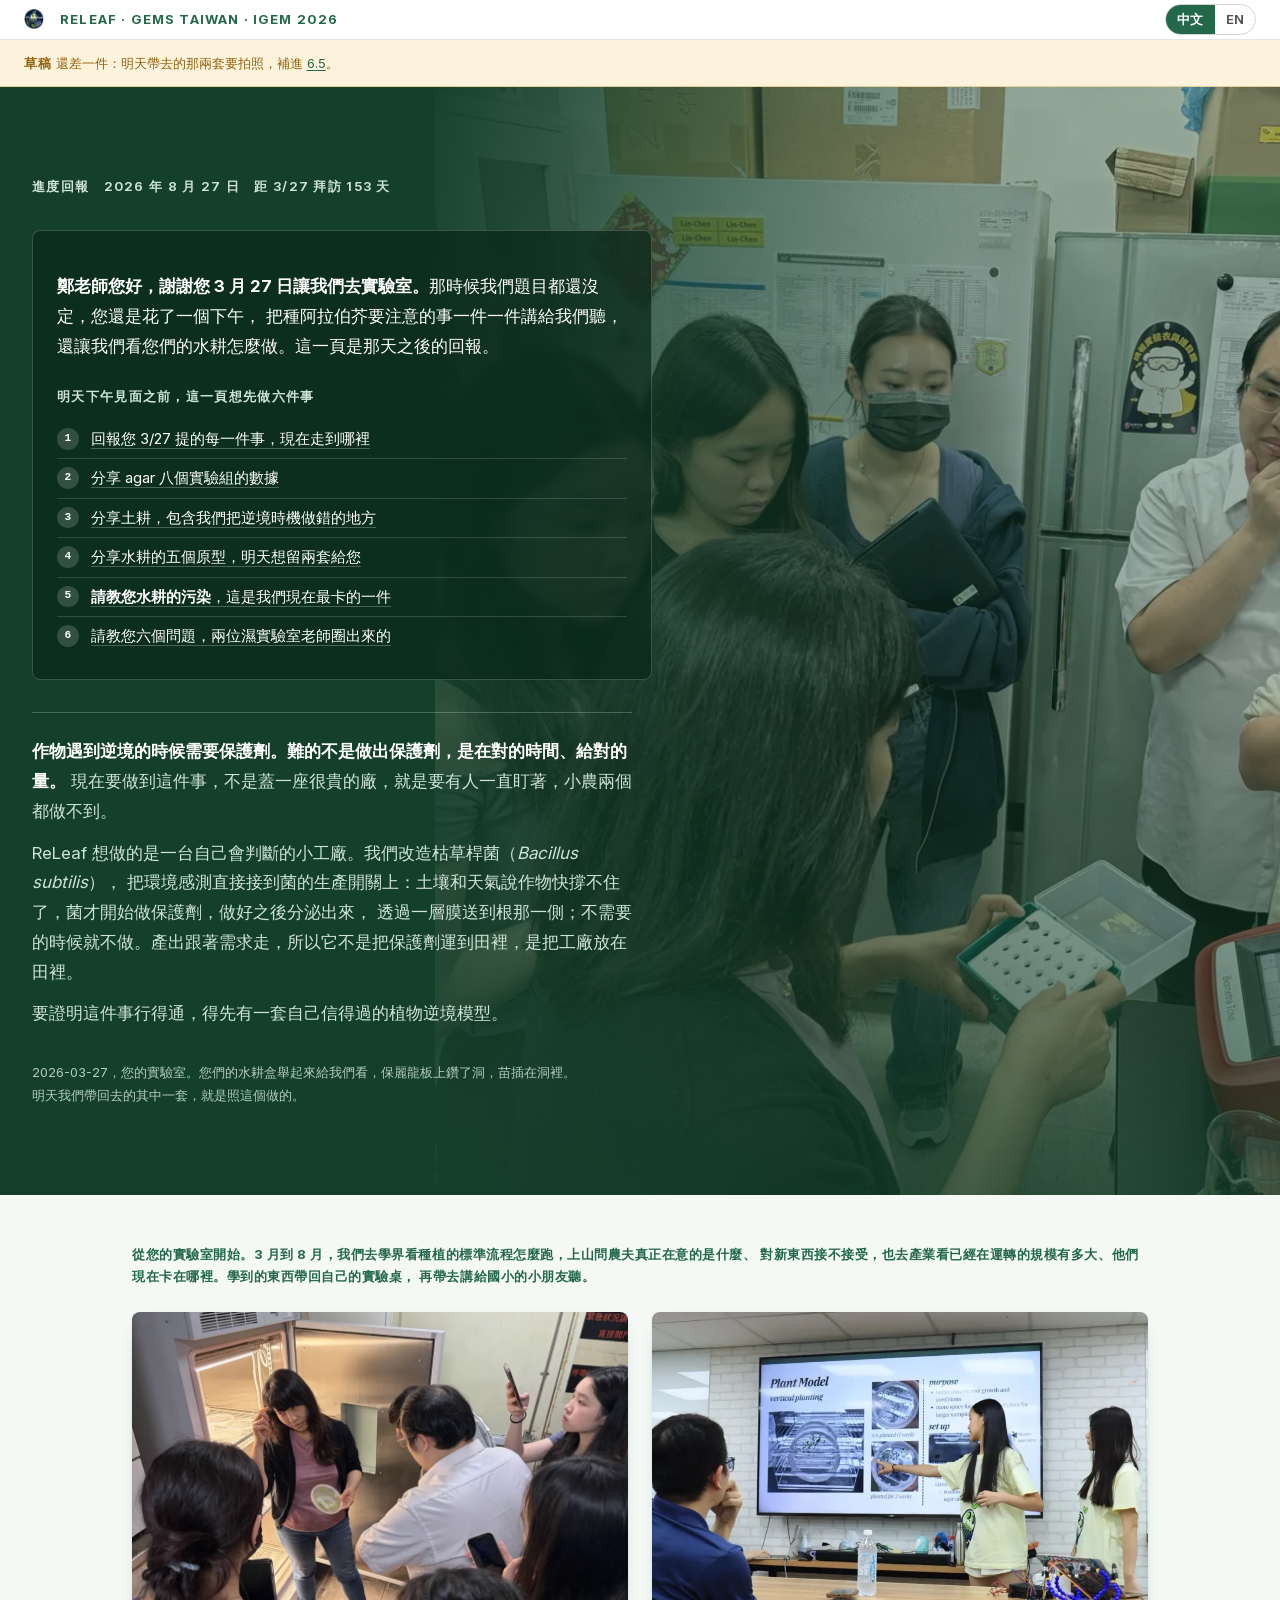
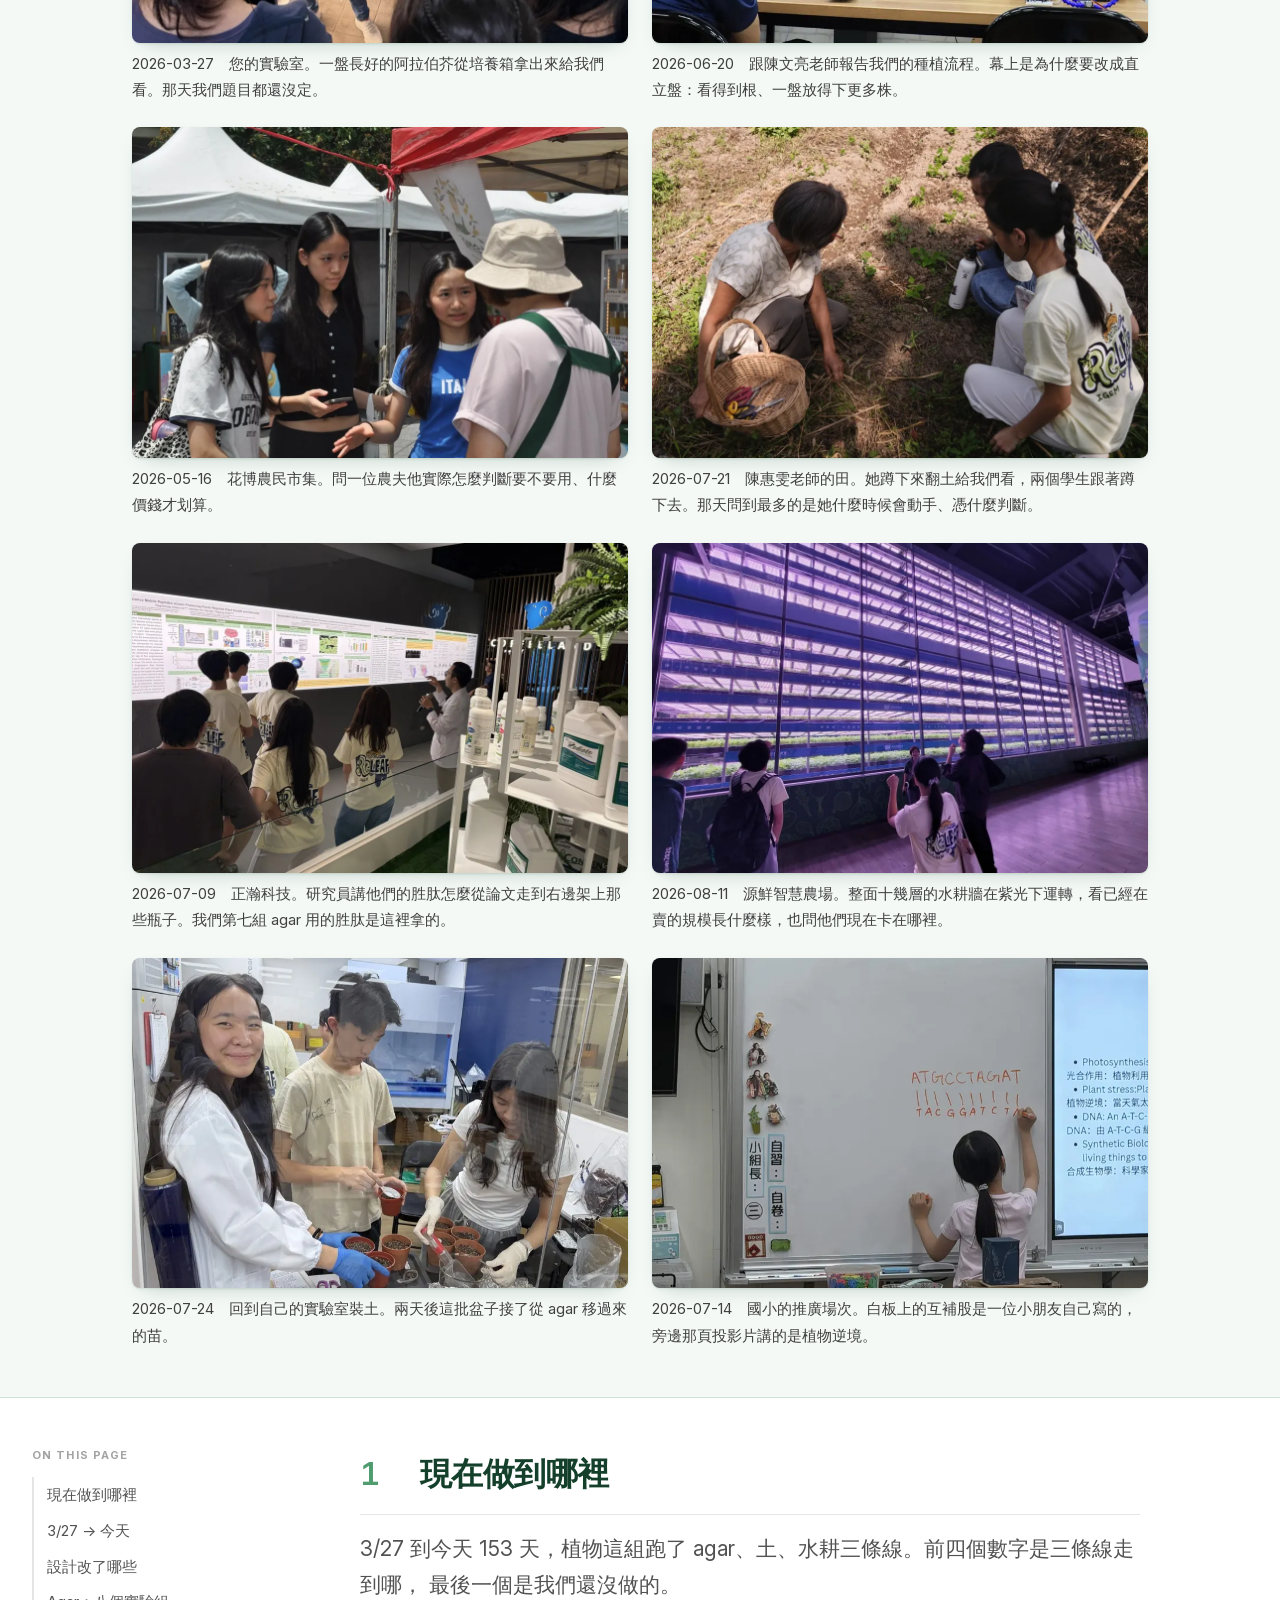
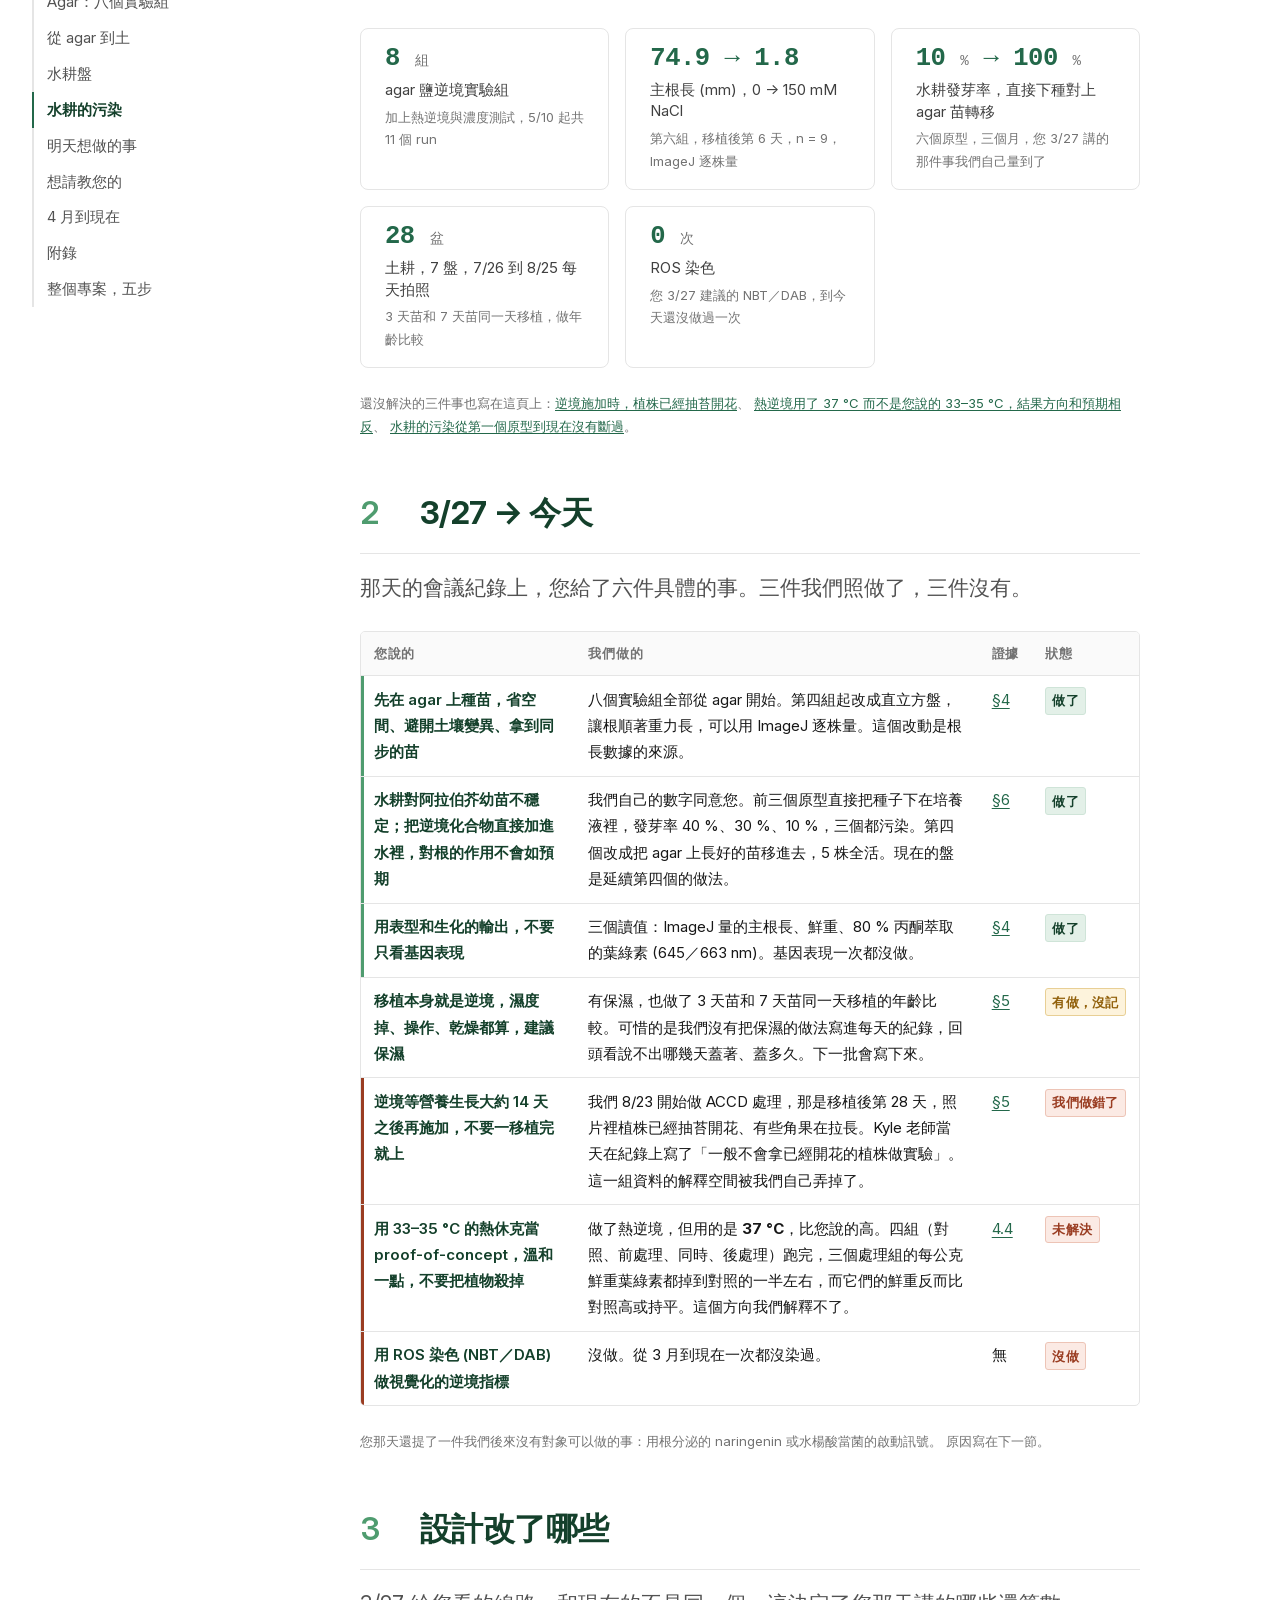
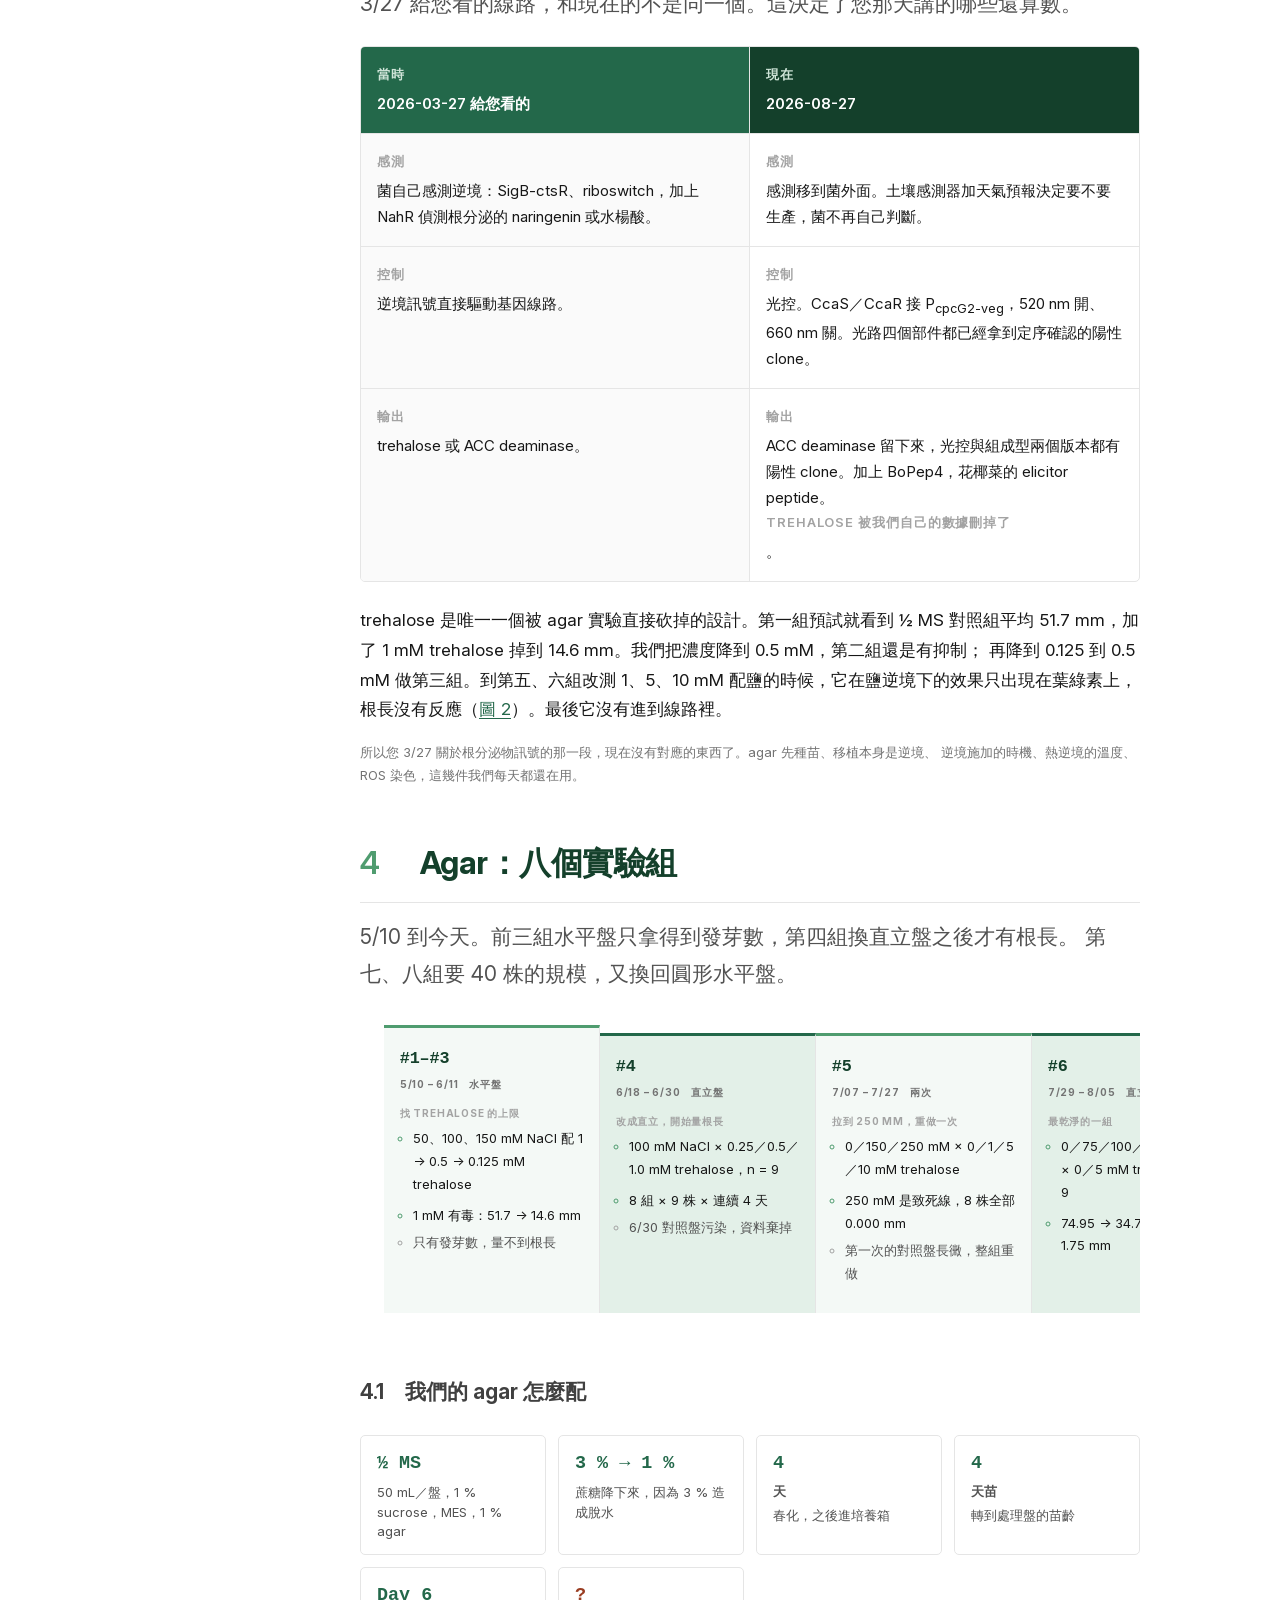
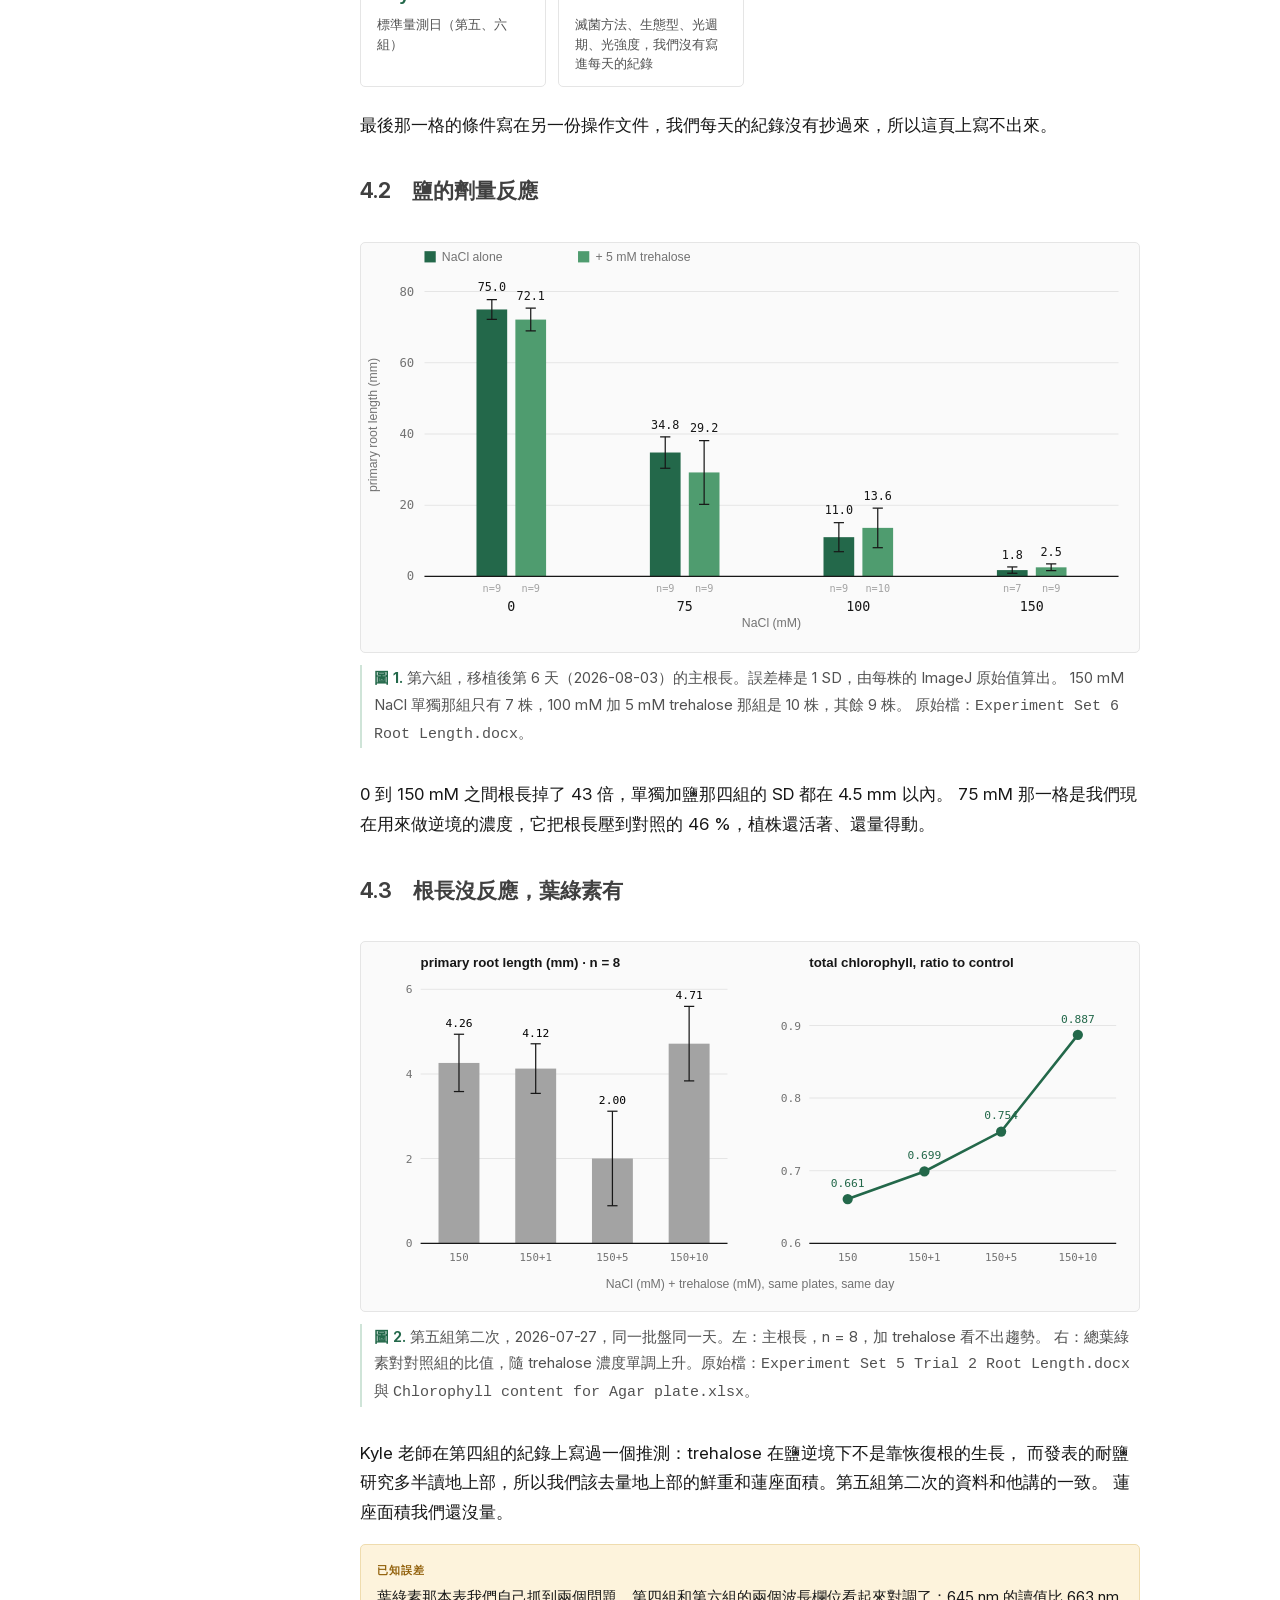
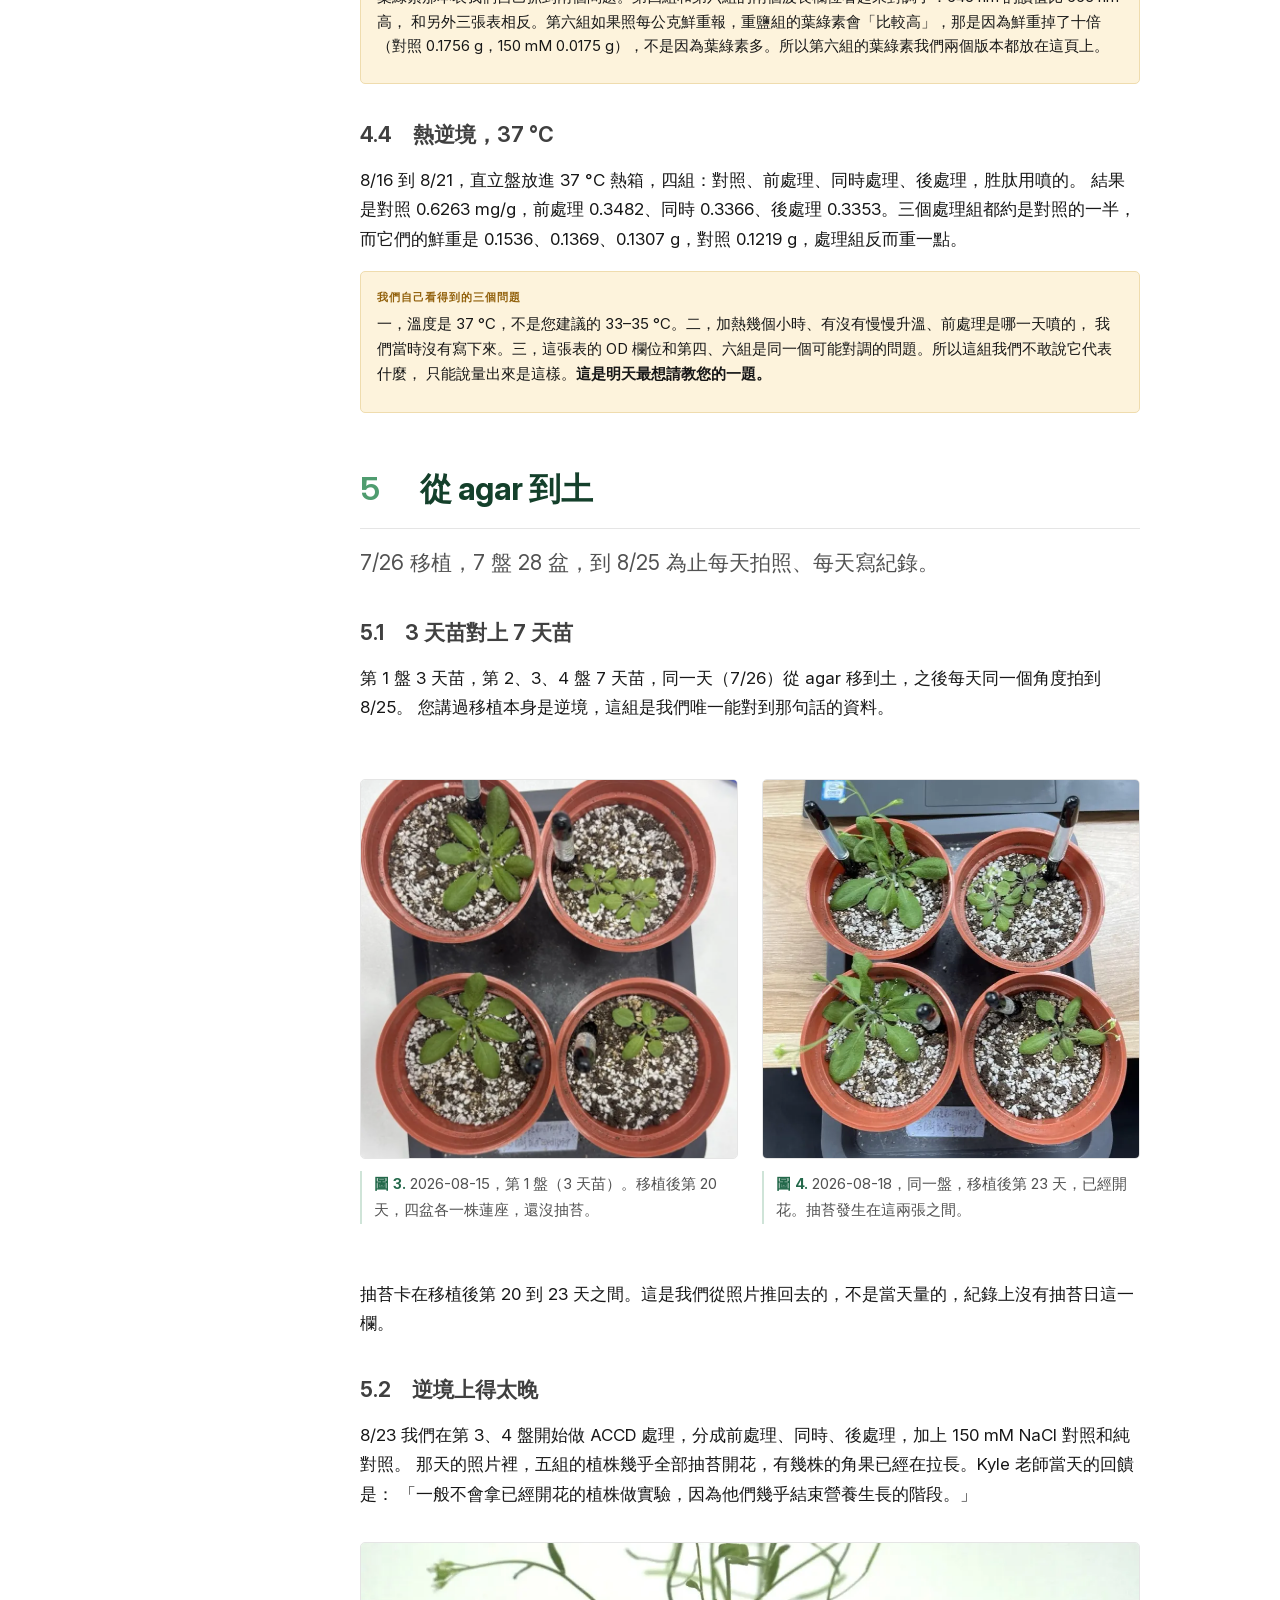
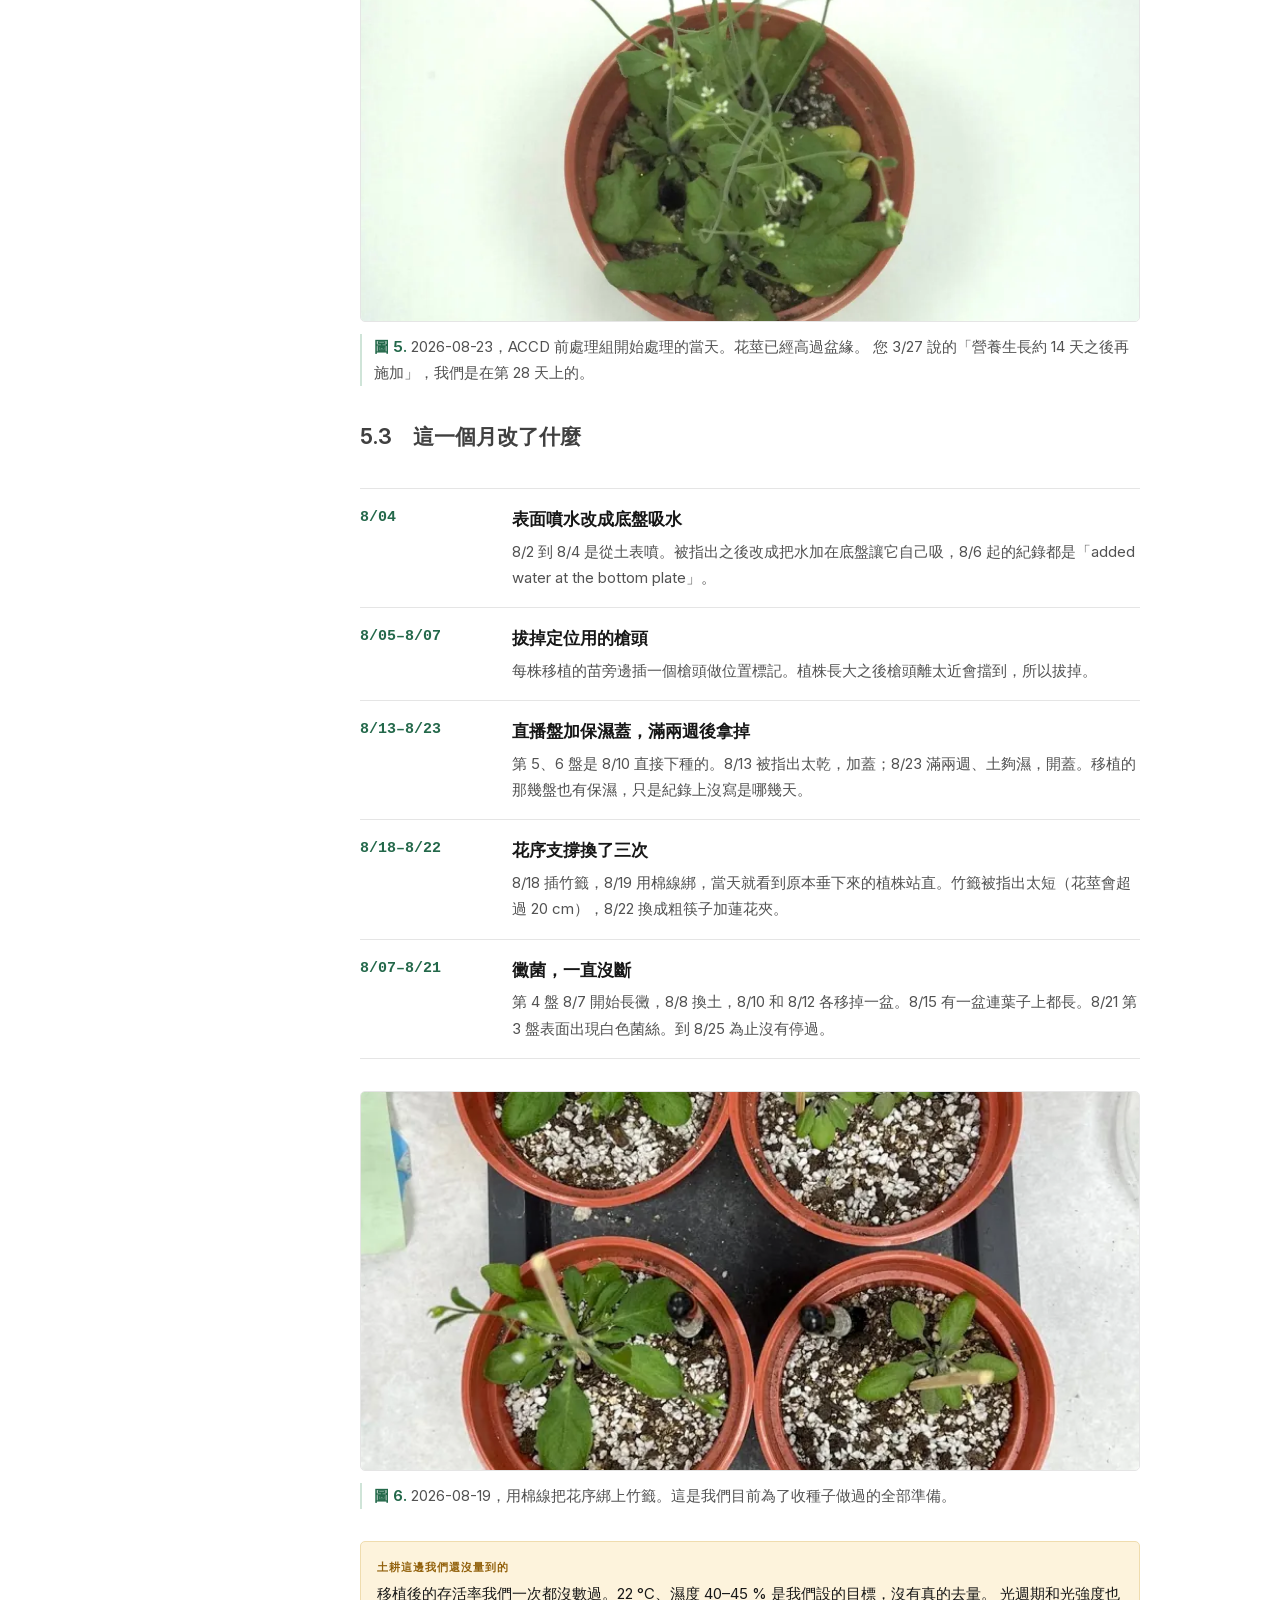
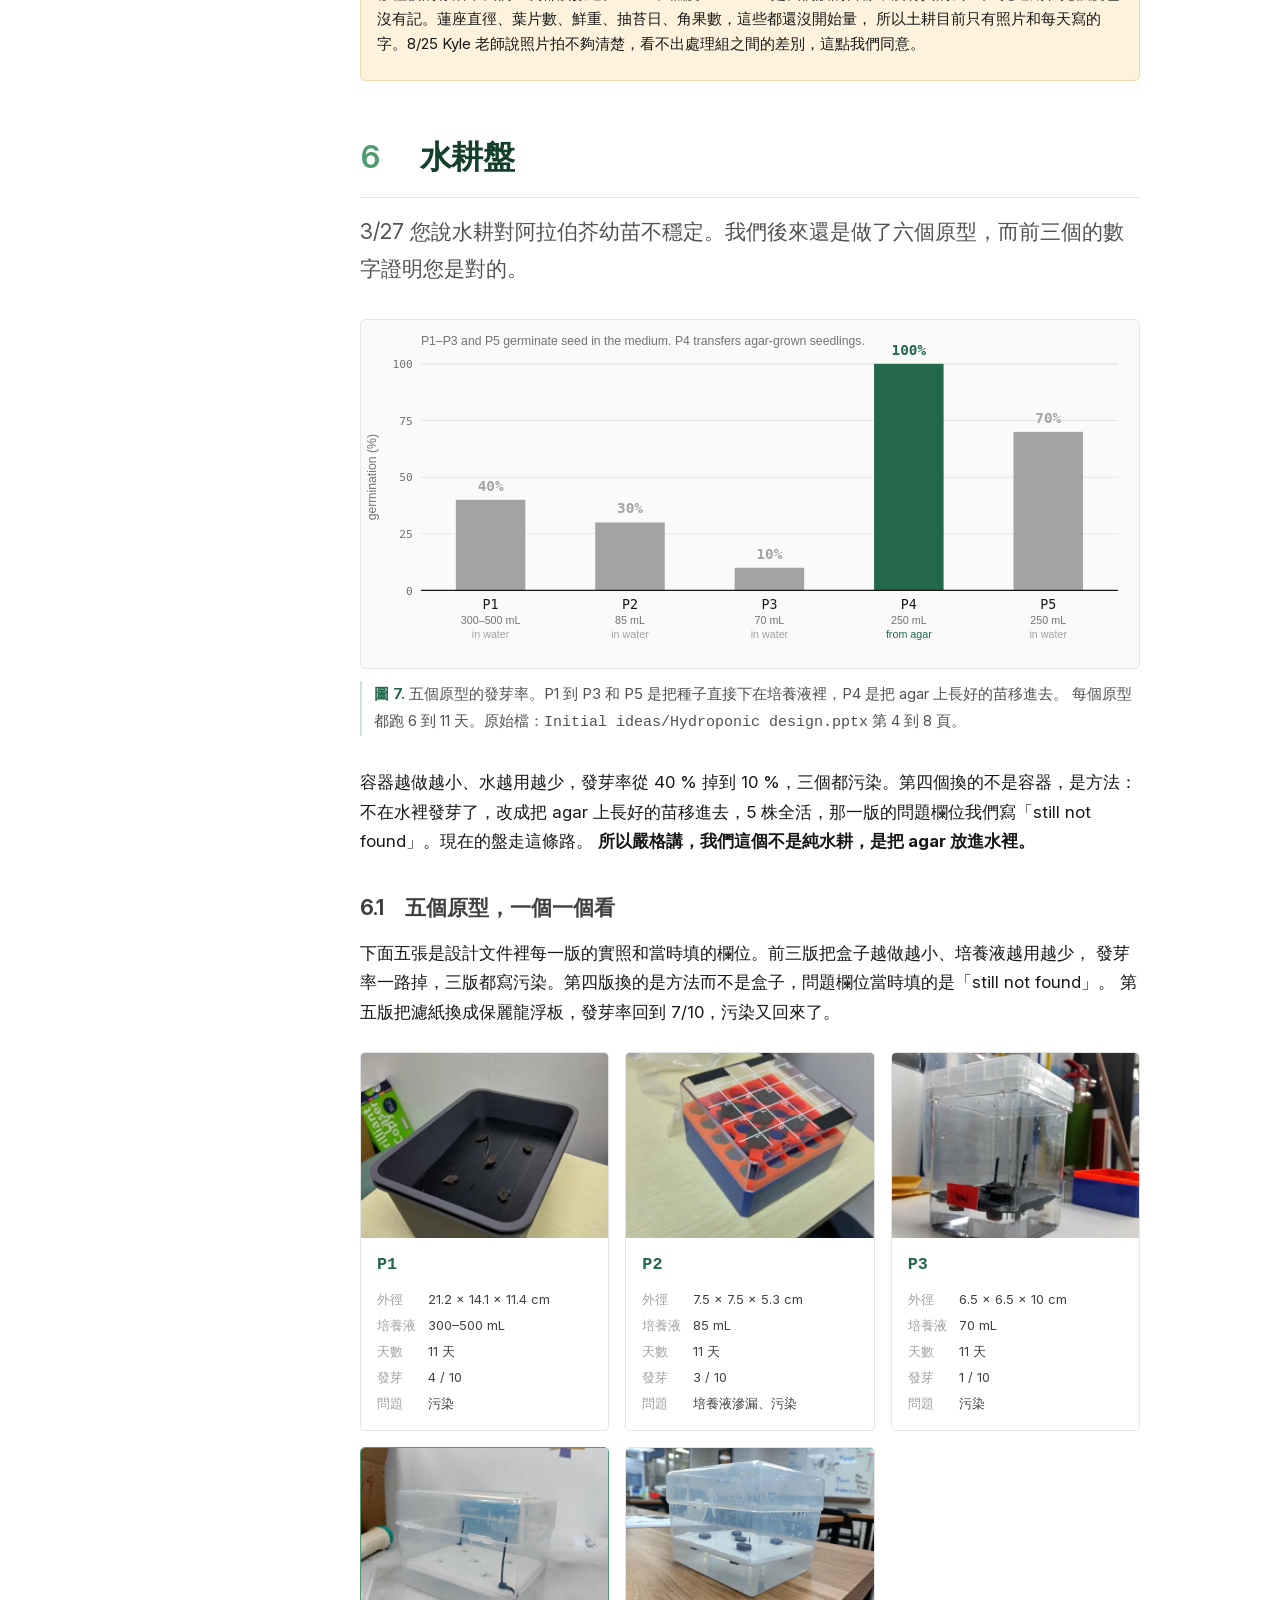
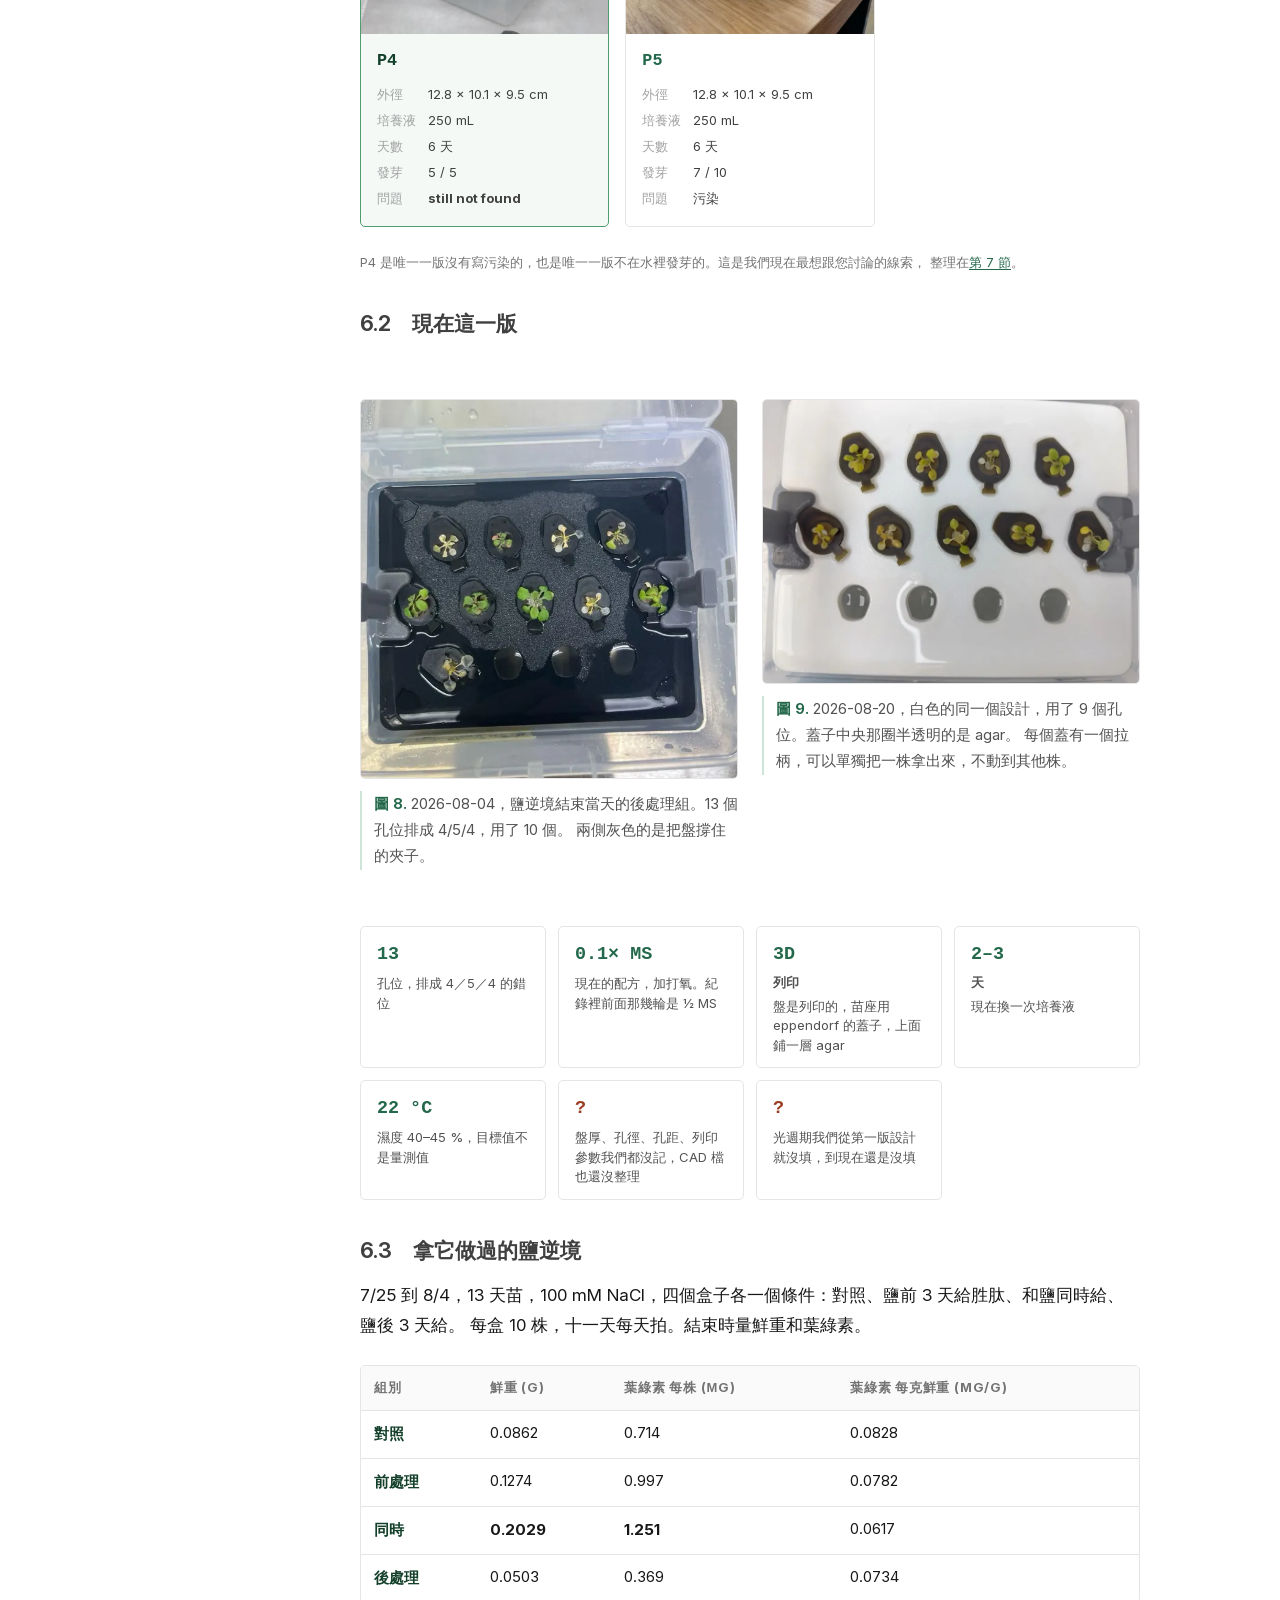
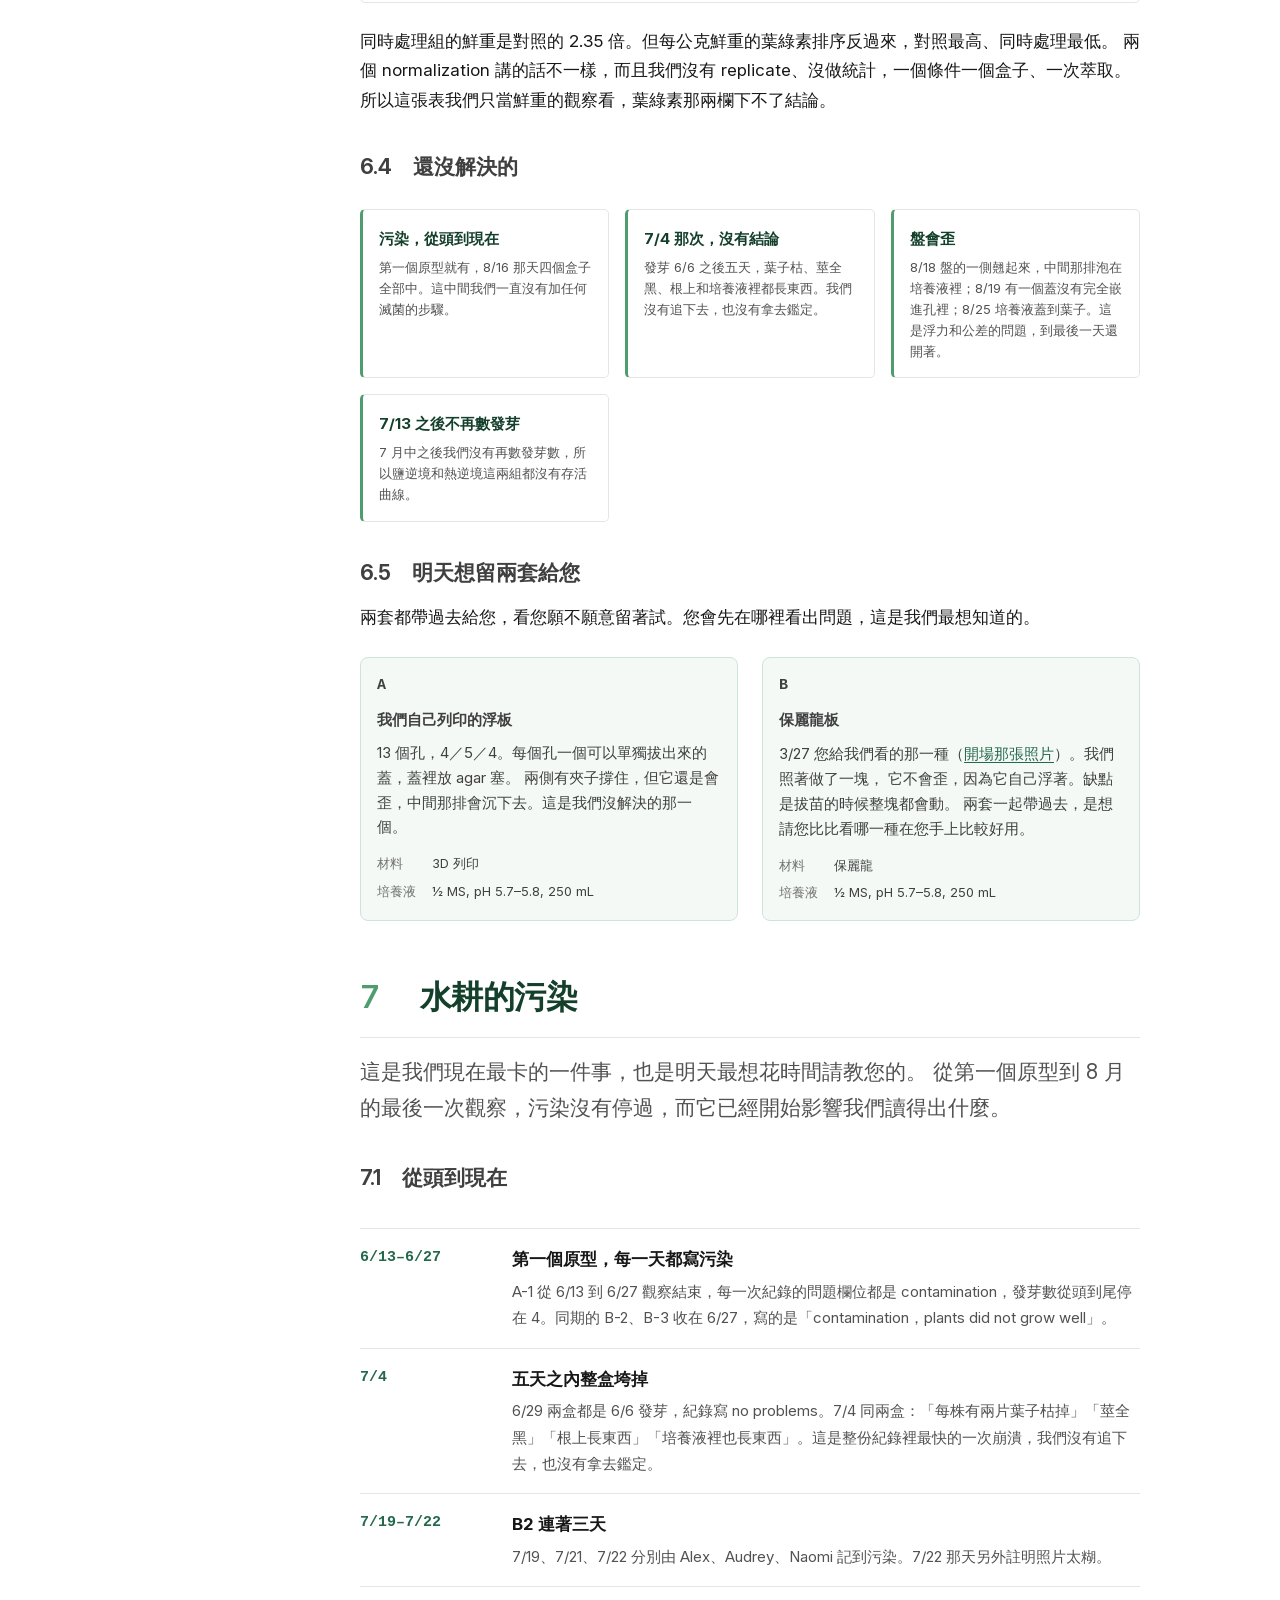
==== index.html @ 6c5ca30d "兩處「就」當語癖，拿掉 Co-Authored-By: Claude Opus 5 <noreply@anthropic.com>" ====
<!DOCTYPE html>
<html lang="zh-Hant" data-lang="zh">
<head>
<meta charset="utf-8" />
<meta name="viewport" content="width=device-width, initial-scale=1" />
<title>ReLeaf · 給鄭梅君老師的進度回報 · 2026-08-27</title>
<meta name="description" content="GEMS Taiwan ReLeaf 自 2026-03-27 拜訪鄭梅君老師後的植物實驗進度：八組 agar 鹽逆境、七盤土耕、六個水耕原型，以及 8/28 想請教的問題。" />
<link rel="icon" href="assets/img/logo.png" />
<link rel="preload" href="assets/fonts/inter-latin.woff2" as="font" type="font/woff2" crossorigin />
<link rel="preload" as="image" imagesrcset="assets/img/0327-hydro-lesson.webp" type="image/webp" fetchpriority="high" />
<link rel="stylesheet" href="assets/css/tokens.css?v=1787882920" />
<link rel="stylesheet" href="assets/css/page.css?v=1787882920" />
<link rel="stylesheet" href="assets/css/update.css?v=1787882920" />
</head>
<body>

<div class="topbar">
  <img class="topbar__mark" src="assets/img/logo.png" alt="" width="200" height="200" />
  <span class="topbar__name">ReLeaf &middot; GEMS Taiwan &middot; iGEM 2026</span>
  <span class="topbar__spacer"></span>
  <div class="langtoggle" role="group" aria-label="Language">
    <button type="button" data-lang="zh" aria-pressed="true">中文</button>
    <button type="button" data-lang="en" aria-pressed="false">EN</button>
  </div>
</div>

<p class="draft"><b>草稿</b>
  <span class="zh">還差一件：明天帶去的那兩套要拍照，補進 <a href="#handover">6.5</a>。</span>
  <span class="en">One thing left: photograph the two setups tomorrow and drop them into <a href="#handover">6.5</a>.</span>
</p>

<header class="hero2" id="top">
  <div class="hero2__img" aria-hidden="true"><picture><source srcset="assets/img/0327-hydro-lesson.webp" type="image/webp" /><img src="assets/img/0327-hydro-lesson.jpg" alt="" fetchpriority="high" width="1500" height="1125" /></picture></div>
  <div class="hero2__inner">
    <!-- the visible headline was dropped; the document still needs one h1, and
         the page is indexable now, so it stays for structure only -->
    <h1 class="visually-hidden">ReLeaf · 給鄭梅君老師的進度回報 · 2026-08-27</h1>
    <p class="hero2__eyebrow">
      <span class="zh">進度回報　2026 年 8 月 27 日　距 3/27 拜訪 153 天</span>
      <span class="en">Progress update &middot; 27 August 2026 &middot; 153 days since 27 March</span>
    </p>

    <div class="hero2__ask">
      <p class="zh"><b>鄭老師您好，謝謝您 3 月 27 日讓我們去實驗室。</b>那時候我們題目都還沒定，您還是花了一個下午，
      把種阿拉伯芥要注意的事一件一件講給我們聽，還讓我們看您們的水耕怎麼做。這一頁是那天之後的回報。</p>
      <p class="en"><b>Professor Cheng, thank you for having us in your lab on 27 March.</b> We did not even have a
      settled project then, and you still gave us an afternoon, went through what growing <i>Arabidopsis</i> actually
      takes, and shared your own hydroponic design and what you had learned from it. This page is the report back.</p>

      <p class="intent__title zh">明天下午見面之前，這一頁想先做六件事</p>
      <p class="intent__title en">Six things this page is here to do before tomorrow afternoon</p>
      <ol class="intent">
        <li><a href="#ledger"><span class="zh">回報您 3/27 提的每一件事，現在走到哪裡</span><span class="en">Report back on every item you raised on 27 March</span></a></li>
        <li><a href="#agar"><span class="zh">分享 agar 八個實驗組的數據</span><span class="en">Share the data from eight agar experiment sets</span></a></li>
        <li><a href="#soil"><span class="zh">分享土耕，包含我們把逆境時機做錯的地方</span><span class="en">Share the soil work, including where we got the stress timing wrong</span></a></li>
        <li><a href="#hydro"><span class="zh">分享水耕的五個原型，明天想留兩套給您</span><span class="en">Share the five hydroponic prototypes, and leave two setups with you</span></a></li>
        <li><a href="#contam"><span class="zh"><b>請教您水耕的污染</b>，這是我們現在最卡的一件</span><span class="en"><b>Ask you about the contamination</b>, which is what we are most stuck on</span></a></li>
        <li><a href="#questions"><span class="zh">請教您六個問題，兩位濕實驗室老師圈出來的</span><span class="en">Ask you six questions, the ones our wet-lab instructors picked</span></a></li>
      </ol>
    </div>

    <div class="hero2__why">
      <p class="zh"><b>作物遇到逆境的時候需要保護劑。難的不是做出保護劑，是在對的時間、給對的量。</b>
      現在要做到這件事，不是蓋一座很貴的廠，就是要有人一直盯著，小農兩個都做不到。</p>
      <p class="zh">ReLeaf 想做的是一台自己會判斷的小工廠。我們改造枯草桿菌（<i>Bacillus subtilis</i>），
      把環境感測直接接到菌的生產開關上：土壤和天氣說作物快撐不住了，菌才開始做保護劑，做好之後分泌出來，
      透過一層膜送到根那一側；不需要的時候就不做。產出跟著需求走，所以它不是把保護劑運到田裡，是把工廠放在田裡。</p>
      <p class="zh">要證明這件事行得通，得先有一套自己信得過的植物逆境模型。</p>
      <p class="en"><b>A crop under stress needs a protectant. The hard part is not making one, it is getting the
      right amount out at the right moment.</b> Doing that today takes either expensive infrastructure or somebody
      watching all the time, and a smallholder has neither.</p>
      <p class="en">ReLeaf is a small factory that decides for itself. We engineer <i>Bacillus subtilis</i> and wire
      environmental sensing straight to the cell&rsquo;s production switch: when the soil and the forecast say the crop
      is about to struggle, the bacteria make the protectant and secrete it, and it crosses a membrane to the root side.
      When nothing is needed, nothing is made. Output tracks need, so this does not ship a protectant to the field, it
      puts the factory in the field.</p>
      <p class="en">To show that works we first need a plant stress model we trust.</p>
    </div>

    <p class="hero2__caption">
      <span class="zh">2026-03-27，您的實驗室。您們的水耕盒舉起來給我們看，保麗龍板上鑽了洞，苗插在洞裡。
      明天我們帶回去的其中一套，就是照這個做的。</span>
      <span class="en">27 March 2026, your lab. Your hydroponic box held up for us: a foam board with holes
      drilled in it, seedlings sitting in the holes. One of the two we are bringing back tomorrow is that box.</span>
    </p>
  </div>
</header>

<section class="spread">
  <div class="spread__inner">
    <p class="spread__kicker">
      <span class="zh">從您的實驗室開始。3 月到 8 月，我們去學界看種植的標準流程怎麼跑，上山問農夫真正在意的是什麼、
      對新東西接不接受，也去產業看已經在運轉的規模有多大、他們現在卡在哪裡。學到的東西帶回自己的實驗桌，
      再帶去講給國小的小朋友聽。</span>
      <span class="en">It started in your lab. From March to August we went to other labs to see how a standard planting
      protocol actually runs, up into the hills to ask growers what they really care about and whether they would take
      something new, and into industry to see the scale already running and what they are still stuck on. What we
      learned came back to our own bench, and then went out again to a primary-school classroom.</span>
    </p>
    <div class="spread__grid">
      <figure>
        <picture><source srcset="assets/img/sp1-0327-agar.webp" type="image/webp" /><img src="assets/img/sp1-0327-agar.jpg" alt="培養箱前面，實驗室的人舉起一盤阿拉伯芥的 agar plate，學生圍著看。" loading="lazy" decoding="async" width="1000" height="750" /></picture>
        <figcaption>
          <span class="zh">2026-03-27　您的實驗室。一盤長好的阿拉伯芥從培養箱拿出來給我們看。那天我們題目都還沒定。</span>
          <span class="en">27 March 2026 · your lab. A tray of grown <i>Arabidopsis</i> out of the chamber and held up for us. We had no settled project that day.</span>
        </figcaption>
      </figure>
      <figure>
        <picture><source srcset="assets/img/sp2-0620-plantmodel.webp" type="image/webp" /><img src="assets/img/sp2-0620-plantmodel.jpg" alt="學生指著投影幕上的 Plant Model 投影片，陳文亮老師坐著聽。" loading="lazy" decoding="async" width="1000" height="560" /></picture>
        <figcaption>
          <span class="zh">2026-06-20　跟陳文亮老師報告我們的種植流程。幕上是為什麼要改成直立盤：看得到根、一盤放得下更多株。</span>
          <span class="en">20 June 2026 · presenting our planting protocol to Prof. Chen. On screen is why we moved to vertical plates: you can see the roots, and one plate holds more.</span>
        </figcaption>
      </figure>
      <figure>
        <picture><source srcset="assets/img/sp3-0516-interview.webp" type="image/webp" /><img src="assets/img/sp3-0516-interview.jpg" alt="三位學生在農民市集的攤位前訪問一位戴漁夫帽的農夫，其中一位拿手機錄音。" loading="lazy" decoding="async" width="1000" height="664" /></picture>
        <figcaption>
          <span class="zh">2026-05-16　花博農民市集。問一位農夫他實際怎麼判斷要不要用、什麼價錢才划算。</span>
          <span class="en">16 May 2026 · the Hualbo farmers' market, asking a grower how he actually decides whether to use something, and at what price it is worth it.</span>
        </figcaption>
      </figure>
      <figure>
        <picture><source srcset="assets/img/sp4-0721-soil.webp" type="image/webp" /><img src="assets/img/sp4-0721-soil.jpg" alt="陳惠雯老師蹲在田裡，旁邊放著裝了剪刀的竹籃，兩位穿 ReLeaf 上衣的學生也蹲著看土裡的苗。" loading="lazy" decoding="async" width="1000" height="666" /></picture>
        <figcaption>
          <span class="zh">2026-07-21　陳惠雯老師的田。她蹲下來翻土給我們看，兩個學生跟著蹲下去。那天問到最多的是她什麼時候會動手、憑什麼判斷。</span>
          <span class="en">21 July 2026 · Chen Hui-wen's field. She crouched to turn the soil over for us and two students crouched with her. Most of that afternoon was about when she acts, and what she reads to decide.</span>
        </figcaption>
      </figure>
      <figure>
        <picture><source srcset="assets/img/sp5-0709-chbiotech.webp" type="image/webp" /><img src="assets/img/sp5-0709-chbiotech.jpg" alt="正瀚科技的研究員拿著麥克風，在一整面研究海報前向五位穿 ReLeaf 上衣的學生解說，右側架上是產品瓶。" loading="lazy" decoding="async" width="1000" height="750" /></picture>
        <figcaption>
          <span class="zh">2026-07-09　正瀚科技。研究員講他們的胜肽怎麼從論文走到右邊架上那些瓶子。我們第七組 agar 用的胜肽是這裡拿的。</span>
          <span class="en">9 July 2026 · CH Biotech. A researcher walking us from the papers on the wall to the bottles on the shelf. The peptide in our seventh agar set came from here.</span>
        </figcaption>
      </figure>
      <figure>
        <picture><source srcset="assets/img/sp6-0811-yesheath.webp" type="image/webp" /><img src="assets/img/sp6-0811-yesheath.jpg" alt="學生站在源鮮智慧農場十幾層高的水耕牆前抬頭看。" loading="lazy" decoding="async" width="1000" height="750" /></picture>
        <figcaption>
          <span class="zh">2026-08-11　源鮮智慧農場。整面十幾層的水耕牆在紫光下運轉，看已經在賣的規模長什麼樣，也問他們現在卡在哪裡。</span>
          <span class="en">11 August 2026 · YesHealth. A hydroponic wall more than a dozen tiers high: what the working scale looks like, and what they are still stuck on.</span>
        </figcaption>
      </figure>
      <figure>
        <picture><source srcset="assets/img/sp7-0724-potting.webp" type="image/webp" /><img src="assets/img/sp7-0724-potting.jpg" alt="三位學生戴著手套在實驗室裡把土裝進紅色小盆，其中一位轉頭對鏡頭笑。" loading="lazy" decoding="async" width="1000" height="562" /></picture>
        <figcaption>
          <span class="zh">2026-07-24　回到自己的實驗室裝土。兩天後這批盆子接了從 agar 移過來的苗。</span>
          <span class="en">24 July 2026 · back at our own bench, filling pots. Two days later these took the seedlings coming off agar.</span>
        </figcaption>
      </figure>
      <figure>
        <picture><source srcset="assets/img/sp8-0714-atcg.webp" type="image/webp" /><img src="assets/img/sp8-0714-atcg.jpg" alt="國小教室裡，一位小朋友在白板上寫出 DNA 的互補股，旁邊投影幕上是光合作用與植物逆境的中英對照。" loading="lazy" decoding="async" width="1000" height="562" /></picture>
        <figcaption>
          <span class="zh">2026-07-14　國小的推廣場次。白板上的互補股是一位小朋友自己寫的，旁邊那頁投影片講的是植物逆境。</span>
          <span class="en">14 July 2026 · a primary-school session. A pupil wrote the complementary strand herself; the slide beside her is about plant stress.</span>
        </figcaption>
      </figure>
    </div>
  </div>
</section>

<div class="pagewrap">
  <details class="toc" open>
    <summary>Contents</summary>
    <div class="toc__inner"><p class="toc__title">On this page</p><ul class="toc__list"></ul></div>
  </details>

  <main class="pagebody">

  <!-- ══════════════════════════════════════════════════ 1  FIVE NUMBERS ═══ -->
  <section class="sec" id="summary">
    <h2><span class="sec__no">1</span><span class="zh">現在做到哪裡</span><span class="en">Where we are</span></h2>

    <p class="lede">
      <span class="zh">3/27 到今天 153 天，植物這組跑了 agar、土、水耕三條線。前四個數字是三條線走到哪，
      最後一個是我們還沒做的。</span>
      <span class="en">153 days since 27 March, with three lines running in parallel: agar, soil and hydroponics.
      Four of these numbers say where a line got to. The last one is something we have not done.</span>
    </p>

    <div class="stats">
      <a class="stat" href="#agar">
        <span class="stat__n">8 <small>組</small></span>
        <span class="stat__l zh">agar 鹽逆境實驗組</span>
        <span class="stat__l en">Agar salinity experiment sets</span>
        <span class="stat__m zh">加上熱逆境與濃度測試，5/10 起共 11 個 run</span>
        <span class="stat__m en">Eleven runs since 10 May, counting heat and the concentration bracket</span>
      </a>
      <a class="stat" href="#dose">
        <span class="stat__n">74.9 → 1.8</span>
        <span class="stat__l zh">主根長 (mm)，0 → 150 mM NaCl</span>
        <span class="stat__l en">Primary root length (mm), 0 to 150 mM NaCl</span>
        <span class="stat__m zh">第六組，移植後第 6 天，n = 9，ImageJ 逐株量</span>
        <span class="stat__m en">Set 6, day 6 after transfer, n = 9, traced in ImageJ</span>
      </a>
      <a class="stat" href="#hydro">
        <span class="stat__n">10 <small>%</small> → 100 <small>%</small></span>
        <span class="stat__l zh">水耕發芽率，直接下種對上 agar 苗轉移</span>
        <span class="stat__l en">Hydroponic germination, seed in water against agar seedlings moved in</span>
        <span class="stat__m zh">六個原型，三個月，您 3/27 講的那件事我們自己量到了</span>
        <span class="stat__m en">Six prototypes in three months. We measured the thing you told us</span>
      </a>
      <a class="stat" href="#soil">
        <span class="stat__n">28 <small>盆</small></span>
        <span class="stat__l zh">土耕，7 盤，7/26 到 8/25 每天拍照</span>
        <span class="stat__l en">Soil pots across seven trays, photographed daily from 26 July to 25 August</span>
        <span class="stat__m zh">3 天苗和 7 天苗同一天移植，做年齡比較</span>
        <span class="stat__m en">Three-day and seven-day seedlings transferred the same day</span>
      </a>
      <a class="stat" href="#ledger">
        <span class="stat__n">0 <small>次</small></span>
        <span class="stat__l zh">ROS 染色</span>
        <span class="stat__l en">ROS stainings</span>
        <span class="stat__m zh">您 3/27 建議的 NBT／DAB，到今天還沒做過一次</span>
        <span class="stat__m en">The NBT / DAB you suggested on 27 March, not once to date</span>
      </a>
    </div>

    <p class="note">
      <span class="zh">還沒解決的三件事也寫在這頁上：<a href="#soil">逆境施加時，植株已經抽苔開花</a>、
      <a href="#heat">熱逆境用了 37 °C 而不是您說的 33–35 °C，結果方向和預期相反</a>、
      <a href="#hydro">水耕的污染從第一個原型到現在沒有斷過</a>。</span>
      <span class="en">Three unsolved items are on this page too: <a href="#soil">the plants had already bolted when
      the treatment went on</a>, <a href="#heat">the heat run used 37 °C instead of the 33 to 35 °C you suggested and
      came out the wrong way round</a>, and <a href="#hydro">hydroponic contamination has not stopped since the first
      prototype</a>.</span>
    </p>
  </section>

  <!-- ══════════════════════════════════════════════════════ 2  LEDGER ═════ -->
  <section class="sec" id="ledger">
    <h2><span class="sec__no">2</span><span class="zh">3/27 → 今天</span><span class="en">27 March &rarr; today</span></h2>

    <p class="lede">
      <span class="zh">那天的會議紀錄上，您給了六件具體的事。三件我們照做了，三件沒有。</span>
      <span class="en">Our notes from that day carry six concrete things you told us. We did three of them.</span>
    </p>

    <div class="tablewrap">
      <table class="t">
        <thead>
          <tr>
            <th><span class="zh">您說的</span><span class="en">What you said</span></th>
            <th><span class="zh">我們做的</span><span class="en">What we did</span></th>
            <th><span class="zh">證據</span><span class="en">Evidence</span></th>
            <th><span class="zh">狀態</span><span class="en">Status</span></th>
          </tr>
        </thead>
        <tbody>
          <tr class="is-closed">
            <td class="q"><span class="zh">先在 agar 上種苗，省空間、避開土壤變異、拿到同步的苗</span><span class="en">Germinate on agar first: it saves space, avoids soil variability and gives synchronised seedlings</span></td>
            <td><span class="zh">八個實驗組全部從 agar 開始。第四組起改成直立方盤，讓根順著重力長，可以用 ImageJ 逐株量。這個改動是根長數據的來源。</span><span class="en">All eight sets start on agar. From set 4 we switched to vertical square plates so roots track gravity and each one can be traced in ImageJ. That change is where the root-length data comes from.</span></td>
            <td><a href="#agar">§4</a></td>
            <td><span class="chip chip--done"><span class="zh">做了</span><span class="en">Done</span></span></td>
          </tr>
          <tr class="is-closed">
            <td class="q"><span class="zh">水耕對阿拉伯芥幼苗不穩定；把逆境化合物直接加進水裡，對根的作用不會如預期</span><span class="en">Hydroponics is unstable for <i>Arabidopsis</i> seedlings, and stress chemicals added straight to the water do not reach roots the way you expect</span></td>
            <td><span class="zh">我們自己的數字同意您。前三個原型直接把種子下在培養液裡，發芽率 40 %、30 %、10 %，三個都污染。第四個改成把 agar 上長好的苗移進去，5 株全活。現在的盤是延續第四個的做法。</span><span class="en">Our own numbers agree with you. The first three prototypes sowed seed straight into the medium and germinated 40 %, 30 % and 10 %, all three contaminated. The fourth moved agar-grown seedlings in instead and all five lived. The current plate follows the fourth.</span></td>
            <td><a href="#hydro">§6</a></td>
            <td><span class="chip chip--done"><span class="zh">做了</span><span class="en">Done</span></span></td>
          </tr>
          <tr class="is-closed">
            <td class="q"><span class="zh">用表型和生化的輸出，不要只看基因表現</span><span class="en">Read phenotype and biochemistry, not only gene expression</span></td>
            <td><span class="zh">三個讀值：ImageJ 量的主根長、鮮重、80 % 丙酮萃取的葉綠素 (645／663 nm)。基因表現一次都沒做。</span><span class="en">Three readouts: primary root length in ImageJ, fresh weight, and total chlorophyll extracted in 80 % acetone at 645 and 663 nm. No gene expression at all.</span></td>
            <td><a href="#agar">§4</a></td>
            <td><span class="chip chip--done"><span class="zh">做了</span><span class="en">Done</span></span></td>
          </tr>
          <tr>
            <td class="q"><span class="zh">移植本身就是逆境，濕度掉、操作、乾燥都算，建議保濕</span><span class="en">The transfer is itself a stress: the humidity drop, the handling, the drying. Hold the humidity</span></td>
            <td><span class="zh">有保濕，也做了 3 天苗和 7 天苗同一天移植的年齡比較。可惜的是我們沒有把保濕的做法寫進每天的紀錄，回頭看說不出哪幾天蓋著、蓋多久。下一批會寫下來。</span><span class="en">We did hold the humidity, and we ran the age comparison, three-day against seven-day seedlings moved the same day. What we did not do was write the covering into the daily record, so looking back we cannot say which days were covered or for how long. We will write it down for the next batch.</span></td>
            <td><a href="#soil">§5</a></td>
            <td><span class="chip chip--wip"><span class="zh">有做，沒記</span><span class="en">Done, not logged</span></span></td>
          </tr>
          <tr class="is-open">
            <td class="q"><span class="zh">逆境等營養生長大約 14 天之後再施加，不要一移植完就上</span><span class="en">Apply stress after about fourteen days of vegetative growth, not straight after the transfer</span></td>
            <td><span class="zh">我們 8/23 開始做 ACCD 處理，那是移植後第 28 天，照片裡植株已經抽苔開花、有些角果在拉長。Kyle 老師當天在紀錄上寫了「一般不會拿已經開花的植株做實驗」。這一組資料的解釋空間被我們自己弄掉了。</span><span class="en">We started the ACCD treatment on 23 August, day 28 after transfer. The photographs from that day show plants already bolted and flowering, some with siliques elongating. Kyle wrote it into the log the same day: you do not normally run experiments on plants that have already flowered. We took away our own ability to interpret that set.</span></td>
            <td><a href="#soil">§5</a></td>
            <td><span class="chip chip--open"><span class="zh">我們做錯了</span><span class="en">We got this wrong</span></span></td>
          </tr>
          <tr class="is-open">
            <td class="q"><span class="zh">用 33–35 °C 的熱休克當 proof-of-concept，溫和一點，不要把植物殺掉</span><span class="en">Use a 33 to 35 °C heat shock as the proof of concept, moderate enough not to kill them</span></td>
            <td><span class="zh">做了熱逆境，但用的是 <b>37 °C</b>，比您說的高。四組（對照、前處理、同時、後處理）跑完，三個處理組的每公克鮮重葉綠素都掉到對照的一半左右，而它們的鮮重反而比對照高或持平。這個方向我們解釋不了。</span><span class="en">We ran heat, at <b>37 °C</b>, above what you suggested. Across four groups (control, pre-, co- and post-treatment) all three treated groups came out at roughly half the control&rsquo;s chlorophyll per gram fresh weight, while their fresh weights were equal or higher. We cannot explain that direction.</span></td>
            <td><a href="#heat">4.4</a></td>
            <td><span class="chip chip--open"><span class="zh">未解決</span><span class="en">Unresolved</span></span></td>
          </tr>
          <tr class="is-open">
            <td class="q"><span class="zh">用 ROS 染色 (NBT／DAB) 做視覺化的逆境指標</span><span class="en">Use ROS staining, NBT or DAB, for a visible stress readout</span></td>
            <td><span class="zh">沒做。從 3 月到現在一次都沒染過。</span><span class="en">Not done. We have not run a single stain since March.</span></td>
            <td><span class="zh">無</span><span class="en">none</span></td>
            <td><span class="chip chip--open"><span class="zh">沒做</span><span class="en">Not done</span></span></td>
          </tr>
        </tbody>
      </table>
    </div>

    <p class="note">
      <span class="zh">您那天還提了一件我們後來沒有對象可以做的事：用根分泌的 naringenin 或水楊酸當菌的啟動訊號。
      原因寫在下一節。</span>
      <span class="en">One more thing you raised that no longer has anything to attach to: using naringenin or salicylic
      acid from root exudate as the trigger for the bacteria. Why is in the next section.</span>
    </p>
  </section>

  <!-- ═══════════════════════════════════════════════════ 3  WHAT CHANGED ══ -->
  <section class="sec" id="changed">
    <h2><span class="sec__no">3</span><span class="zh">設計改了哪些</span><span class="en">What we changed in the design</span></h2>

    <p class="lede">
      <span class="zh">3/27 給您看的線路，和現在的不是同一個。這決定了您那天講的哪些還算數。</span>
      <span class="en">The circuit we put in front of you on 27 March is not the circuit we have now. That decides which parts of
      that afternoon still apply.</span>
    </p>

    <div class="cmp">
      <div class="cmp__row cmp__row--head">
        <div><b><span class="zh">當時</span><span class="en">Then</span></b><span class="zh">2026-03-27 給您看的</span><span class="en">What you saw on 27 March</span></div>
        <div><b><span class="zh">現在</span><span class="en">Now</span></b><span class="zh">2026-08-27</span><span class="en">27 August 2026</span></div>
      </div>
      <div class="cmp__row">
        <div><b><span class="zh">感測</span><span class="en">Sensing</span></b>
          <span class="zh">菌自己感測逆境：SigB-ctsR、riboswitch，加上 NahR 偵測根分泌的 naringenin 或水楊酸。</span>
          <span class="en">The cell senses stress itself: SigB-ctsR, riboswitches, plus NahR reading naringenin or salicylic acid from root exudate.</span></div>
        <div><b><span class="zh">感測</span><span class="en">Sensing</span></b>
          <span class="zh">感測移到菌外面。土壤感測器加天氣預報決定要不要生產，菌不再自己判斷。</span>
          <span class="en">Sensing moved off the cell. A soil sensor and a weather forecast decide whether to produce; the cell no longer judges anything.</span></div>
      </div>
      <div class="cmp__row">
        <div><b><span class="zh">控制</span><span class="en">Control</span></b>
          <span class="zh">逆境訊號直接驅動基因線路。</span>
          <span class="en">The stress signal drives the circuit directly.</span></div>
        <div><b><span class="zh">控制</span><span class="en">Control</span></b>
          <span class="zh">光控。CcaS／CcaR 接 P<sub>cpcG2-veg</sub>，520 nm 開、660 nm 關。光路四個部件都已經拿到定序確認的陽性 clone。</span>
          <span class="en">Light. CcaS/CcaR into P<sub>cpcG2-veg</sub>, 520 nm on and 660 nm off. All four parts of the light path have sequence-verified positive clones.</span></div>
      </div>
      <div class="cmp__row">
        <div><b><span class="zh">輸出</span><span class="en">Output</span></b>
          <span class="zh">trehalose 或 ACC deaminase。</span>
          <span class="en">Trehalose or ACC deaminase.</span></div>
        <div><b><span class="zh">輸出</span><span class="en">Output</span></b>
          <span class="zh">ACC deaminase 留下來，光控與組成型兩個版本都有陽性 clone。加上 BoPep4，花椰菜的 elicitor peptide。<b>trehalose 被我們自己的數據刪掉了</b>。</span>
          <span class="en">ACC deaminase stayed, with positive clones for both the light-gated and the constitutive version. BoPep4 joined it, an elicitor peptide from broccoli. <b>Trehalose was removed by our own data.</b></span></div>
      </div>
    </div>

    <p class="zh">trehalose 是唯一一個被 agar 實驗直接砍掉的設計。第一組預試就看到
    ½ MS 對照組平均 51.7 mm，加了 1 mM trehalose 掉到 14.6 mm。我們把濃度降到 0.5 mM，第二組還是有抑制；
    再降到 0.125 到 0.5 mM 做第三組。到第五、六組改測 1、5、10 mM 配鹽的時候，它在鹽逆境下的效果只出現在葉綠素上，
    根長沒有反應（<a href="#tre">圖 2</a>）。最後它沒有進到線路裡。</p>
    <p class="en">Trehalose is the one design element the agar work deleted outright.
    The first pre-test already showed it: ½ MS control averaged 51.7 mm, and 1 mM trehalose brought that down to 14.6 mm.
    We dropped to 0.5 mM and set 2 still showed inhibition, then ran 0.125 to 0.5 mM as set 3. By sets 5 and 6, testing
    1, 5 and 10 mM against salt, whatever it did under stress showed up in chlorophyll and not in root length
    (<a href="#tre">Figure 2</a>). It never made it into the circuit.</p>

    <p class="note">
      <span class="zh">所以您 3/27 關於根分泌物訊號的那一段，現在沒有對應的東西了。agar 先種苗、移植本身是逆境、
      逆境施加的時機、熱逆境的溫度、ROS 染色，這幾件我們每天都還在用。</span>
      <span class="en">So the part of that afternoon about root-exudate signalling no longer has a target. Agar first,
      the transfer as a stress in its own right, when to apply the treatment, what temperature to use, and ROS staining,
      those we are still working with every day.</span>
    </p>
  </section>

  <!-- ══════════════════════════════════════════════════════════ 4  AGAR ═══ -->
  <section class="sec" id="agar">
    <h2><span class="sec__no">4</span><span class="zh">Agar：八個實驗組</span><span class="en">Agar: eight experiment sets</span></h2>

    <p class="lede">
      <span class="zh">5/10 到今天。前三組水平盤只拿得到發芽數，第四組換直立盤之後才有根長。
      第七、八組要 40 株的規模，又換回圓形水平盤。</span>
      <span class="en">10 May to today. The first three sets, on horizontal plates, could only give germination counts.
      Root length starts at set 4, on vertical plates. Sets 7 and 8 went back to round horizontal plates because they
      need forty seedlings a plate.</span>
    </p>

    <div class="vrail">
      <div class="vrail__scroll">
        <ol class="vrail__track">
          <li class="v v--done">
            <span class="v__no">#1–#3</span>
            <span class="v__when zh">5/10 – 6/11　水平盤</span><span class="v__when en">10 May – 11 Jun &middot; horizontal</span>
            <h4><span class="zh">找 trehalose 的上限</span><span class="en">Finding the trehalose ceiling</span></h4>
            <ul>
              <li><span class="zh">50、100、150 mM NaCl 配 1 → 0.5 → 0.125 mM trehalose</span><span class="en">50, 100, 150 mM NaCl against 1 then 0.5 then 0.125 mM trehalose</span></li>
              <li><span class="zh">1 mM 有毒：51.7 → 14.6 mm</span><span class="en">1 mM is toxic: 51.7 to 14.6 mm</span></li>
            </ul>
            <ul class="gain"><li><span class="zh">只有發芽數，量不到根長</span><span class="en">Germination counts only, no root length</span></li></ul>
          </li>
          <li class="v v--new">
            <span class="v__no">#4</span>
            <span class="v__when zh">6/18 – 6/30　直立盤</span><span class="v__when en">18 – 30 Jun &middot; vertical</span>
            <h4><span class="zh">改成直立，開始量根長</span><span class="en">Vertical plates, root length begins</span></h4>
            <ul>
              <li><span class="zh">100 mM NaCl × 0.25／0.5／1.0 mM trehalose，n = 9</span><span class="en">100 mM NaCl by 0.25 / 0.5 / 1.0 mM trehalose, n = 9</span></li>
              <li><span class="zh">8 組 × 9 株 × 連續 4 天</span><span class="en">Eight groups, nine seedlings, four consecutive days</span></li>
            </ul>
            <ul class="gain"><li><span class="zh">6/30 對照盤污染，資料棄掉</span><span class="en">The 30 June control plate was contaminated and dropped</span></li></ul>
          </li>
          <li class="v v--done">
            <span class="v__no">#5</span>
            <span class="v__when zh">7/07 – 7/27　兩次</span><span class="v__when en">7 – 27 Jul &middot; twice</span>
            <h4><span class="zh">拉到 250 mM，重做一次</span><span class="en">Out to 250 mM, then repeated</span></h4>
            <ul>
              <li><span class="zh">0／150／250 mM × 0／1／5／10 mM trehalose</span><span class="en">0 / 150 / 250 mM by 0 / 1 / 5 / 10 mM trehalose</span></li>
              <li><span class="zh">250 mM 是致死線，8 株全部 0.000 mm</span><span class="en">250 mM is lethal: all eight seedlings at 0.000 mm</span></li>
            </ul>
            <ul class="gain"><li><span class="zh">第一次的對照盤長黴，整組重做</span><span class="en">Mould on the first control plate; the whole trial was rerun</span></li></ul>
          </li>
          <li class="v v--new">
            <span class="v__no">#6</span>
            <span class="v__when zh">7/29 – 8/05　直立盤</span><span class="v__when en">29 Jul – 5 Aug &middot; vertical</span>
            <h4><span class="zh">最乾淨的一組</span><span class="en">The cleanest set</span></h4>
            <ul>
              <li><span class="zh">0／75／100／150 mM NaCl × 0／5 mM trehalose，n = 9</span><span class="en">0 / 75 / 100 / 150 mM NaCl by 0 / 5 mM trehalose, n = 9</span></li>
              <li><span class="zh">74.95 → 34.77 → 11.00 → 1.75 mm</span><span class="en">74.95 to 34.77 to 11.00 to 1.75 mm</span></li>
            </ul>
          </li>
          <li class="v v--done">
            <span class="v__no">#7</span>
            <span class="v__when zh">8/01 – 8/24　三次</span><span class="v__when en">1 – 24 Aug &middot; three trials</span>
            <h4><span class="zh">正瀚的胜肽，前／同／後處理</span><span class="en">The CH Biotech peptide, pre / co / post</span></h4>
            <ul>
              <li><span class="zh">圓形水平盤，40 株／盤，1 mL 稀釋 1/500</span><span class="en">Round horizontal plates, forty seedlings each, 1 mL at 1 in 500</span></li>
              <li><span class="zh">第三次是這條線最乾淨的資料</span><span class="en">The third trial is the cleanest data on this line</span></li>
            </ul>
            <ul class="gain"><li><span class="zh">第一次整盤污染，第二次只撐到第 4 天</span><span class="en">Trial 1 contaminated throughout; trial 2 stopped on day 4</span></li></ul>
          </li>
          <li class="v v--build">
            <span class="v__no">#8</span>
            <span class="v__when zh">8/22 起　進行中</span><span class="v__when en">From 22 Aug &middot; running</span>
            <h4><span class="zh">ACCD，還沒有數字</span><span class="en">ACCD, no numbers yet</span></h4>
            <ul>
              <li><span class="zh">ACCD × 0／75／100 mM NaCl，兩個 trial</span><span class="en">ACCD by 0 / 75 / 100 mM NaCl, two trials</span></li>
              <li><span class="zh">8/26 開始處理，目前只有照片</span><span class="en">Treatment from 26 August; photographs only so far</span></li>
            </ul>
            <ul class="gain"><li><span class="zh">這一組的 protocol 是明天想請教您的</span><span class="en">This is the protocol we want to ask you about</span></li></ul>
          </li>
          <li class="v v--theory">
            <span class="v__no">HS</span>
            <span class="v__when zh">8/15 – 8/21　另一條</span><span class="v__when en">15 – 21 Aug &middot; separate</span>
            <h4><span class="zh">熱逆境，37 °C</span><span class="en">Heat, 37 °C</span></h4>
            <ul>
              <li><span class="zh">四組，胜肽用噴的不是拌進 agar</span><span class="en">Four groups; the peptide is sprayed, not mixed into the agar</span></li>
            </ul>
            <ul class="gain"><li><span class="zh">結果方向和預期相反</span><span class="en">The result came out the wrong way round</span></li></ul>
          </li>
        </ol>
      </div>
      <p class="vrail__hint">
        <span class="zh">← 可以左右捲。深綠是有量到根長的組，灰色是另一條線。</span>
        <span class="en">Scrollable. Dark green sets produced root-length data; grey is a separate line.</span>
      </p>
    </div>

    <h3><span class="zh">4.1　我們的 agar 怎麼配</span><span class="en">4.1　How we make the plates</span></h3>

    <div class="kn">
      <div><b>½ MS</b><span class="zh">50 mL／盤，1 % sucrose，MES，1 % agar</span><span class="en">50 mL per plate, 1 % sucrose, MES, 1 % agar</span></div>
      <div><b>3 % → 1 %</b><span class="zh">蔗糖降下來，因為 3 % 造成脫水</span><span class="en">Sucrose reduced; 3 % was dehydrating the plates</span></div>
      <div><b>4 <span style="font-size:.7em">天</span></b><span class="zh">春化，之後進培養箱</span><span class="en">Stratification, then into the incubator</span></div>
      <div><b>4 <span style="font-size:.7em">天苗</span></b><span class="zh">轉到處理盤的苗齡</span><span class="en">Seedling age at transfer to the treatment plate</span></div>
      <div><b>Day 6</b><span class="zh">標準量測日（第五、六組）</span><span class="en">The standard measurement day in sets 5 and 6</span></div>
      <div class="warn"><b>?</b><span class="zh">滅菌方法、生態型、光週期、光強度，我們沒有寫進每天的紀錄</span><span class="en">Sterilisation, ecotype, photoperiod, light intensity: we never wrote these into the daily record</span></div>
    </div>

    <p class="zh">最後那一格的條件寫在另一份操作文件，我們每天的紀錄沒有抄過來，所以這頁上寫不出來。</p>
    <p class="en">The conditions in that last box live in a separate procedure document, and the records the students
    keep every day never copied them across, so we cannot put them on this page.</p>

    <h3 id="dose"><span class="zh">4.2　鹽的劑量反應</span><span class="en">4.2　The salt dose response</span></h3>

    <figure class="fig fig--wide" id="f1">
      <img src="assets/img/fig-rootlength.svg" alt="長條圖：第六組主根長對 NaCl 濃度，0 mM 約 75 mm、75 mM 約 35 mm、100 mM 約 11 mm、150 mM 約 2 mm，每組再分有無 5 mM trehalose。" loading="lazy" decoding="async" width="760" height="400" />
      <figcaption><b><span class="zh">圖 1.</span><span class="en">Figure 1.</span></b>
        <span class="zh">第六組，移植後第 6 天（2026-08-03）的主根長。誤差棒是 1 SD，由每株的 ImageJ 原始值算出。
        150 mM NaCl 單獨那組只有 7 株，100 mM 加 5 mM trehalose 那組是 10 株，其餘 9 株。
        原始檔：<code>Experiment Set 6 Root Length.docx</code>。</span>
        <span class="en">Set 6, day 6 after transfer, 3 August 2026. Bars are means, error bars 1 SD recomputed from the
        per-seedling ImageJ values. 150 mM NaCl alone has n = 7 and 100 mM with 5 mM trehalose has n = 10; the rest are
        n = 9. Source: <code>Experiment Set 6 Root Length.docx</code>.</span>
      </figcaption>
    </figure>

    <p class="zh">0 到 150 mM 之間根長掉了 43 倍，單獨加鹽那四組的 SD 都在 4.5 mm 以內。
    75 mM 那一格是我們現在用來做逆境的濃度，它把根長壓到對照的 46 %，植株還活著、還量得動。</p>
    <p class="en">A 43-fold suppression from 0 to 150 mM, and the four NaCl-alone groups all sit under 4.5 mm SD.
    The 75 mM column is what we now use for stress: it takes root length to 46 % of control and the plants are still
    alive and still measurable.</p>

    <h3 id="tre"><span class="zh">4.3　根長沒反應，葉綠素有</span><span class="en">4.3　No response in root length, a response in chlorophyll</span></h3>

    <figure class="fig fig--wide" id="f2">
      <img src="assets/img/fig-trehalose.svg" alt="左圖：150 mM NaCl 下加 1、5、10 mM trehalose 的根長都在 2 到 5 mm 之間沒有趨勢。右圖：同樣四組的葉綠素對照比從 0.661 單調上升到 0.887。" loading="lazy" decoding="async" width="760" height="360" />
      <figcaption><b><span class="zh">圖 2.</span><span class="en">Figure 2.</span></b>
        <span class="zh">第五組第二次，2026-07-27，同一批盤同一天。左：主根長，n = 8，加 trehalose 看不出趨勢。
        右：總葉綠素對對照組的比值，隨 trehalose 濃度單調上升。原始檔：<code>Experiment Set 5 Trial 2 Root Length.docx</code> 與
        <code>Chlorophyll content for Agar plate.xlsx</code>。</span>
        <span class="en">Set 5 trial 2, 27 July 2026, same plates and same day. Left: primary root length, n = 8, with no
        trend across trehalose. Right: total chlorophyll as a ratio to control, rising monotonically with trehalose dose.
        Sources: <code>Experiment Set 5 Trial 2 Root Length.docx</code> and
        <code>Chlorophyll content for Agar plate.xlsx</code>.</span>
      </figcaption>
    </figure>

    <p class="zh">Kyle 老師在第四組的紀錄上寫過一個推測：trehalose 在鹽逆境下不是靠恢復根的生長，
    而發表的耐鹽研究多半讀地上部，所以我們該去量地上部的鮮重和蓮座面積。第五組第二次的資料和他講的一致。
    蓮座面積我們還沒量。</p>
    <p class="en">Kyle wrote a guess into the set 4 record: under salt, trehalose is probably not acting by restoring
    root growth, and the published salt-tolerance work reads out on shoots, so we should be measuring shoot fresh weight
    and rosette area. Set 5 trial 2 is consistent with that guess. We do not have rosette area yet.</p>

    <div class="field field--caveat">
      <b><span class="zh">已知誤差</span><span class="en">Known errors</span></b>
      <p class="zh">葉綠素那本表我們自己抓到兩個問題。第四組和第六組的兩個波長欄位看起來對調了：645 nm 的讀值比 663 nm 高，
      和另外三張表相反。第六組如果照每公克鮮重報，重鹽組的葉綠素會「比較高」，那是因為鮮重掉了十倍
      （對照 0.1756 g，150 mM 0.0175 g），不是因為葉綠素多。所以第六組的葉綠素我們兩個版本都放在這頁上。</p>
      <p class="en">Two problems we caught in our own chlorophyll workbook. In sets 4 and 6 the two wavelength
      columns look transposed: the 645 nm readings sit above the 663 nm ones, the reverse of the other three sheets.
      And in set 6, normalised per gram fresh weight, the salt-stressed groups appear to have <i>more</i> chlorophyll,
      because fresh weight fell tenfold (control 0.1756 g against 0.0175 g at 150 mM), not because there is more
      chlorophyll. Both normalisations of set 6 are on this page.</p>
    </div>

    <h3 id="heat"><span class="zh">4.4　熱逆境，37 °C</span><span class="en">4.4　Heat, at 37 °C</span></h3>

    <p class="zh">8/16 到 8/21，直立盤放進 37 °C 熱箱，四組：對照、前處理、同時處理、後處理，胜肽用噴的。
    結果是對照 0.6263 mg/g，前處理 0.3482、同時 0.3366、後處理 0.3353。三個處理組都約是對照的一半，
    而它們的鮮重是 0.1536、0.1369、0.1307 g，對照 0.1219 g，處理組反而重一點。</p>
    <p class="en">16 to 21 August, vertical plates into a 37 °C chamber, four groups: control, pre-, co- and
    post-treatment, peptide sprayed on. Control came out at 0.6263 mg/g, pre-treatment 0.3482, co-treatment 0.3366,
    post-treatment 0.3353. All three treated groups sit near half the control, while their fresh weights were 0.1536,
    0.1369 and 0.1307 g against the control&rsquo;s 0.1219 g, slightly heavier rather than lighter.</p>

    <div class="field field--caveat">
      <b><span class="zh">我們自己看得到的三個問題</span><span class="en">Three problems we can see ourselves</span></b>
      <p class="zh">一，溫度是 37 °C，不是您建議的 33–35 °C。二，加熱幾個小時、有沒有慢慢升溫、前處理是哪一天噴的，
      我們當時沒有寫下來。三，這張表的 OD 欄位和第四、六組是同一個可能對調的問題。所以這組我們不敢說它代表什麼，
      只能說量出來是這樣。<b>這是明天最想請教您的一題。</b></span>
      <p class="en">One: 37 °C, not the 33 to 35 °C you suggested. Two: how many hours of heat, whether there was a ramp,
      and which day the pre-treatment was sprayed are all missing from the deck. Three: this sheet has the same possible
      wavelength transposition as sets 4 and 6. So we are not claiming this set means anything, only that this is what
      came out. <b>It is the thing we most want to ask you about tomorrow.</b></p>
    </div>
  </section>

  <!-- ══════════════════════════════════════════════════════════ 5  SOIL ═══ -->
  <section class="sec" id="soil">
    <h2><span class="sec__no">5</span><span class="zh">從 agar 到土</span><span class="en">From agar into soil</span></h2>

    <p class="lede">
      <span class="zh">7/26 移植，7 盤 28 盆，到 8/25 為止每天拍照、每天寫紀錄。</span>
      <span class="en">Transferred on 26 July, seven trays and 28 pots, photographed and logged daily to 25 August.</span>
    </p>

    <h3><span class="zh">5.1　3 天苗對上 7 天苗</span><span class="en">5.1　Three-day against seven-day seedlings</span></h3>

    <p class="zh">第 1 盤 3 天苗，第 2、3、4 盤 7 天苗，同一天（7/26）從 agar 移到土，之後每天同一個角度拍到 8/25。
    您講過移植本身是逆境，這組是我們唯一能對到那句話的資料。</p>
    <p class="en">Tray 1 took three-day-old seedlings, trays 2, 3 and 4 took seven-day-old ones, all moved from agar on
    the same day, 26 July. The same pots were then photographed from the same angle every day to 25 August. You said the transfer is a stress in
    itself; this is the only set we have that speaks to it.</p>

    <div class="two">
      <figure class="fig fig--half" id="f3">
        <picture><source srcset="assets/img/soil-0815-tray1.webp" type="image/webp" /><img src="assets/img/soil-0815-tray1.jpg" alt="8 月 15 日的第一盤，四個盆各一株健康的蓮座，還沒有抽苔。" loading="lazy" decoding="async" width="783" height="1000" /></picture>
        <figcaption><b><span class="zh">圖 3.</span><span class="en">Figure 3.</span></b>
          <span class="zh">2026-08-15，第 1 盤（3 天苗）。移植後第 20 天，四盆各一株蓮座，還沒抽苔。</span>
          <span class="en">15 August 2026, tray 1, the three-day seedlings. Day 20 after transfer, one rosette per pot,
          not yet bolted.</span>
        </figcaption>
      </figure>
      <figure class="fig fig--half" id="f4">
        <picture><source srcset="assets/img/soil-0818-flower.webp" type="image/webp" /><img src="assets/img/soil-0818-flower.jpg" alt="8 月 18 日的同一盤，花莖抽高並且開花。" loading="lazy" decoding="async" width="717" height="820" /></picture>
        <figcaption><b><span class="zh">圖 4.</span><span class="en">Figure 4.</span></b>
          <span class="zh">2026-08-18，同一盤，移植後第 23 天，已經開花。抽苔發生在這兩張之間。</span>
          <span class="en">18 August 2026, the same tray at day 23, in flower. Bolting happened between these two
          photographs.</span>
        </figcaption>
      </figure>
    </div>

    <p class="zh">抽苔卡在移植後第 20 到 23 天之間。這是我們從照片推回去的，不是當天量的，紀錄上沒有抽苔日這一欄。</p>
    <p class="en">The bolting window sits between day 20 and day 23 after transfer. That number comes from reading the
    photographs backwards, not from a measurement, because our log has no column for bolting date.</p>

    <h3><span class="zh">5.2　逆境上得太晚</span><span class="en">5.2　The treatment went on too late</span></h3>

    <p class="zh">8/23 我們在第 3、4 盤開始做 ACCD 處理，分成前處理、同時、後處理，加上 150 mM NaCl 對照和純對照。
    那天的照片裡，五組的植株幾乎全部抽苔開花，有幾株的角果已經在拉長。Kyle 老師當天的回饋是：
    「一般不會拿已經開花的植株做實驗，因為他們幾乎結束營養生長的階段。」</p>
    <p class="en">On 23 August we started the ACCD treatment on trays 3 and 4, split into pre-, co- and post-treatment
    with a 150 mM NaCl control and a plain control. In the photographs from that day almost every plant across the five
    groups has bolted and flowered, and several have siliques already elongating. Kyle&rsquo;s feedback that day: you do
    not normally run an experiment on plants that have already flowered, because vegetative growth is essentially over.</p>

    <figure class="fig" id="f5">
      <picture><source srcset="assets/img/soil-0823-pre.webp" type="image/webp" /><img src="assets/img/soil-0823-pre.jpg" alt="8 月 23 日的前處理組，植株已經抽苔，花莖高過盆緣。" loading="lazy" decoding="async" width="1200" height="800" /></picture>
      <figcaption><b><span class="zh">圖 5.</span><span class="en">Figure 5.</span></b>
        <span class="zh">2026-08-23，ACCD 前處理組開始處理的當天。花莖已經高過盆緣。
        您 3/27 說的「營養生長約 14 天之後再施加」，我們是在第 28 天上的。</span>
        <span class="en">23 August 2026, the day the ACCD pre-treatment started. The inflorescence is already above the
        rim. You said to apply stress after about fourteen days of vegetative growth; we applied it on day 28.</span>
      </figcaption>
    </figure>

    <h3><span class="zh">5.3　這一個月改了什麼</span><span class="en">5.3　What changed over the month</span></h3>

    <div class="track">
      <div class="track__row">
        <span class="track__when">8/04</span>
        <div class="track__what">
          <b><span class="zh">表面噴水改成底盤吸水</span><span class="en">Top spraying to bottom watering</span></b>
          <p><span class="zh">8/2 到 8/4 是從土表噴。被指出之後改成把水加在底盤讓它自己吸，8/6 起的紀錄都是「added water at the bottom plate」。</span><span class="en">We sprayed the surface from 2 to 4 August. After that was flagged we moved to filling the tray and letting the pots draw it up; from 6 August the log reads &ldquo;added water at the bottom plate&rdquo;.</span></p>
        </div>
      </div>
      <div class="track__row">
        <span class="track__when">8/05–8/07</span>
        <div class="track__what">
          <b><span class="zh">拔掉定位用的槍頭</span><span class="en">Pipette-tip markers removed</span></b>
          <p><span class="zh">每株移植的苗旁邊插一個槍頭做位置標記。植株長大之後槍頭離太近會擋到，所以拔掉。</span><span class="en">Each transplanted seedling had a pipette tip pushed in beside it as a position marker. Once the plants were big enough the tips were in the way, so they came out.</span></p>
        </div>
      </div>
      <div class="track__row">
        <span class="track__when">8/13–8/23</span>
        <div class="track__what">
          <b><span class="zh">直播盤加保濕蓋，滿兩週後拿掉</span><span class="en">Covers on the direct-sown trays, off at two weeks</span></b>
          <p><span class="zh">第 5、6 盤是 8/10 直接下種的。8/13 被指出太乾，加蓋；8/23 滿兩週、土夠濕，開蓋。移植的那幾盤也有保濕，只是紀錄上沒寫是哪幾天。</span><span class="en">Trays 5 and 6 were sown directly on 10 August. On 13 August they were flagged as too dry and covered; on 23 August, two weeks old and the soil holding moisture, the covers came off. The transplanted trays were kept humid too; the record just does not say on which days.</span></p>
        </div>
      </div>
      <div class="track__row">
        <span class="track__when">8/18–8/22</span>
        <div class="track__what">
          <b><span class="zh">花序支撐換了三次</span><span class="en">Three goes at staking</span></b>
          <p><span class="zh">8/18 插竹籤，8/19 用棉線綁，當天就看到原本垂下來的植株站直。竹籤被指出太短（花莖會超過 20 cm），8/22 換成粗筷子加蓮花夾。</span><span class="en">Bamboo stakes on 18 August, tied with cotton thread on 19 August, and the plants that had been leaning stood up the same day. The stakes were then flagged as too short, since the stems go past 20 cm, so on 22 August they became thicker chopsticks with lotus clips.</span></p>
        </div>
      </div>
      <div class="track__row">
        <span class="track__when">8/07–8/21</span>
        <div class="track__what">
          <b><span class="zh">黴菌，一直沒斷</span><span class="en">Mould, continuously</span></b>
          <p><span class="zh">第 4 盤 8/7 開始長黴，8/8 換土，8/10 和 8/12 各移掉一盆。8/15 有一盆連葉子上都長。8/21 第 3 盤表面出現白色菌絲。到 8/25 為止沒有停過。</span><span class="en">Tray 4 started on 7 August, its soil was changed on the 8th, and a pot was removed on both the 10th and the 12th. On 15 August one pot had mould on a leaf as well as the soil. On 21 August white mycelium appeared on tray 3. It had not stopped by 25 August.</span></p>
        </div>
      </div>
    </div>

    <figure class="fig fig--half" id="f6">
      <picture><source srcset="assets/img/soil-0819-stake.webp" type="image/webp" /><img src="assets/img/soil-0819-stake.jpg" alt="8 月 19 日，竹籤插在盆裡，用棉線把花莖綁在竹籤上。" loading="lazy" decoding="async" width="750" height="1000" /></picture>
      <figcaption><b><span class="zh">圖 6.</span><span class="en">Figure 6.</span></b>
        <span class="zh">2026-08-19，用棉線把花序綁上竹籤。這是我們目前為了收種子做過的全部準備。</span>
        <span class="en">19 August 2026, inflorescences tied to bamboo with cotton thread. This is the whole of our
        preparation for seed collection so far.</span>
      </figcaption>
    </figure>

    <div class="field field--caveat">
      <b><span class="zh">土耕這邊我們還沒量到的</span><span class="en">What we have not measured on the soil side</span></b>
      <p class="zh">移植後的存活率我們一次都沒數過。22 °C、濕度 40–45 % 是我們設的目標，沒有真的去量。
      光週期和光強度也沒有記。蓮座直徑、葉片數、鮮重、抽苔日、角果數，這些都還沒開始量，
      所以土耕目前只有照片和每天寫的字。8/25 Kyle 老師說照片拍不夠清楚，看不出處理組之間的差別，這點我們同意。</span>
      <p class="en">Survival after transfer was never counted. The 22 °C and 40 to 45 % humidity are targets written on a
      slide, not logged readings. Photoperiod and light intensity are not recorded. No rosette diameter, leaf count,
      fresh weight, bolting date or silique count exists. The whole line is photographs and prose. On 25 August Kyle
      noted the photographs do not show the leaves clearly enough to compare treatments, and we agree.</p>
    </div>
  </section>

  <!-- ═════════════════════════════════════════════════════ 6  HYDROPONICS ═ -->
  <section class="sec" id="hydro">
    <h2><span class="sec__no">6</span><span class="zh">水耕盤</span><span class="en">The hydroponic plate</span></h2>

    <p class="lede">
      <span class="zh">3/27 您說水耕對阿拉伯芥幼苗不穩定。我們後來還是做了六個原型，而前三個的數字證明您是對的。</span>
      <span class="en">On 27 March you told us hydroponics is unstable for <i>Arabidopsis</i> seedlings. We went and
      built six prototypes anyway, and the first three proved you right.</span>
    </p>

    <figure class="fig fig--wide" id="f7">
      <img src="assets/img/fig-prototypes.svg" alt="長條圖：五個水耕原型的發芽率，P1 40%、P2 30%、P3 10%、P4 100%、P5 70%。P4 是唯一從 agar 移苗進去的。" loading="lazy" decoding="async" width="760" height="340" />
      <figcaption><b><span class="zh">圖 7.</span><span class="en">Figure 7.</span></b>
        <span class="zh">五個原型的發芽率。P1 到 P3 和 P5 是把種子直接下在培養液裡，P4 是把 agar 上長好的苗移進去。
        每個原型都跑 6 到 11 天。原始檔：<code>Initial ideas/Hydroponic design.pptx</code> 第 4 到 8 頁。</span>
        <span class="en">Germination across five prototypes. P1 to P3 and P5 sow seed into the medium; P4 moves in
        seedlings grown on agar. Each ran six to eleven days. Source:
        <code>Initial ideas/Hydroponic design.pptx</code>, slides 4 to 8.</span>
      </figcaption>
    </figure>

    <p class="zh">容器越做越小、水越用越少，發芽率從 40 % 掉到 10 %，三個都污染。第四個換的不是容器，是方法：
    不在水裡發芽了，改成把 agar 上長好的苗移進去，5 株全活，那一版的問題欄位我們寫「still not found」。現在的盤走這條路。
    <b>所以嚴格講，我們這個不是純水耕，是把 agar 放進水裡。</b></p>
    <p class="en">Shrinking the vessel and the volume took germination from 40 % to 10 %, all three contaminated. For the
    fourth we changed the method rather than the vessel: stop germinating in water, move in seedlings grown on agar
    instead. All five lived, and the problems field for that version reads &ldquo;still not found&rdquo;. The current
    plate follows that line. <b>Strictly, what we have now is not hydroponics. It is agar, placed in water.</b></p>


    <h3 id="protos"><span class="zh">6.1　五個原型，一個一個看</span><span class="en">6.1　The five prototypes</span></h3>

    <p class="zh">下面五張是設計文件裡每一版的實照和當時填的欄位。前三版把盒子越做越小、培養液越用越少，
    發芽率一路掉，三版都寫污染。第四版換的是方法而不是盒子，問題欄位當時填的是「still not found」。
    第五版把濾紙換成保麗龍浮板，發芽率回到 7/10，污染又回來了。</p>
    <p class="en">Below is each version as it appears in the design document, with the fields that were filled in at
    the time. The first three shrank the box and the volume, germination fell all the way down, and all three say
    contamination. The fourth changed the method rather than the box, and its problems field says
    &ldquo;still not found&rdquo;. The fifth swapped the filter paper for a foam raft, germination came back to 7 of 10,
    and so did the contamination.</p>

    <div class="protos">
        <figure class="proto">
          <picture><source srcset="assets/img/p1.webp" type="image/webp" /><img src="assets/img/p1.jpg" alt="原型 1：灰色收納盒，蓋子上嵌五個列印的種子座。" loading="lazy" decoding="async" width="527" height="700" /></picture>
          <figcaption>
            <b>P1</b>
            <dl>
              <dt><span class="zh">外徑</span><span class="en">Box</span></dt><dd>21.2 × 14.1 × 11.4 cm</dd>
              <dt><span class="zh">培養液</span><span class="en">Medium</span></dt><dd>300–500 mL</dd>
              <dt><span class="zh">天數</span><span class="en">Ran for</span></dt><dd><span class="zh">11 天</span><span class="en">11 days</span></dd>
              <dt><span class="zh">發芽</span><span class="en">Germinated</span></dt><dd>4 / 10</dd>
              <dt><span class="zh">問題</span><span class="en">Problems</span></dt><dd><span class="zh">污染</span><span class="en">contamination</span></dd>
            </dl>
          </figcaption>
        </figure>
        <figure class="proto">
          <picture><source srcset="assets/img/p2.webp" type="image/webp" /><img src="assets/img/p2.jpg" alt="原型 2：拿冷凍管盒改的，藍色底加橘色六角格，上面蓋透明編號蓋。" loading="lazy" decoding="async" width="527" height="700" /></picture>
          <figcaption>
            <b>P2</b>
            <dl>
              <dt><span class="zh">外徑</span><span class="en">Box</span></dt><dd>7.5 × 7.5 × 5.3 cm</dd>
              <dt><span class="zh">培養液</span><span class="en">Medium</span></dt><dd>85 mL</dd>
              <dt><span class="zh">天數</span><span class="en">Ran for</span></dt><dd><span class="zh">11 天</span><span class="en">11 days</span></dd>
              <dt><span class="zh">發芽</span><span class="en">Germinated</span></dt><dd>3 / 10</dd>
              <dt><span class="zh">問題</span><span class="en">Problems</span></dt><dd><span class="zh">培養液滲漏、污染</span><span class="en">medium leakage, contamination</span></dd>
            </dl>
          </figcaption>
        </figure>
        <figure class="proto">
          <picture><source srcset="assets/img/p3.webp" type="image/webp" /><img src="assets/img/p3.jpg" alt="原型 3：細高的透明扣盒，裡面架一塊有腳的列印平台，手寫標著 70 ml。" loading="lazy" decoding="async" width="527" height="700" /></picture>
          <figcaption>
            <b>P3</b>
            <dl>
              <dt><span class="zh">外徑</span><span class="en">Box</span></dt><dd>6.5 × 6.5 × 10 cm</dd>
              <dt><span class="zh">培養液</span><span class="en">Medium</span></dt><dd>70 mL</dd>
              <dt><span class="zh">天數</span><span class="en">Ran for</span></dt><dd><span class="zh">11 天</span><span class="en">11 days</span></dd>
              <dt><span class="zh">發芽</span><span class="en">Germinated</span></dt><dd>1 / 10</dd>
              <dt><span class="zh">問題</span><span class="en">Problems</span></dt><dd><span class="zh">污染</span><span class="en">contamination</span></dd>
            </dl>
          </figcaption>
        </figure>
        <figure class="proto proto--clean">
          <picture><source srcset="assets/img/p4.webp" type="image/webp" /><img src="assets/img/p4.jpg" alt="原型 4：同樣的透明盒，改用濾紙托住苗，不蓋蓋子，只有培養液。6/7 從 agar 移進去。" loading="lazy" decoding="async" width="700" height="527" /></picture>
          <figcaption>
            <b>P4</b>
            <dl>
              <dt><span class="zh">外徑</span><span class="en">Box</span></dt><dd>12.8 × 10.1 × 9.5 cm</dd>
              <dt><span class="zh">培養液</span><span class="en">Medium</span></dt><dd>250 mL</dd>
              <dt><span class="zh">天數</span><span class="en">Ran for</span></dt><dd><span class="zh">6 天</span><span class="en">6 days</span></dd>
              <dt><span class="zh">發芽</span><span class="en">Germinated</span></dt><dd>5 / 5</dd>
              <dt><span class="zh">問題</span><span class="en">Problems</span></dt><dd><span class="zh"><b>still not found</b></span><span class="en"><b>still not found</b></span></dd>
            </dl>
          </figcaption>
        </figure>
        <figure class="proto">
          <picture><source srcset="assets/img/p5.webp" type="image/webp" /><img src="assets/img/p5.jpg" alt="原型 5：保麗龍浮板換掉濾紙，板上插可拆的列印種子座。" loading="lazy" decoding="async" width="700" height="527" /></picture>
          <figcaption>
            <b>P5</b>
            <dl>
              <dt><span class="zh">外徑</span><span class="en">Box</span></dt><dd>12.8 × 10.1 × 9.5 cm</dd>
              <dt><span class="zh">培養液</span><span class="en">Medium</span></dt><dd>250 mL</dd>
              <dt><span class="zh">天數</span><span class="en">Ran for</span></dt><dd><span class="zh">6 天</span><span class="en">6 days</span></dd>
              <dt><span class="zh">發芽</span><span class="en">Germinated</span></dt><dd>7 / 10</dd>
              <dt><span class="zh">問題</span><span class="en">Problems</span></dt><dd><span class="zh">污染</span><span class="en">contamination</span></dd>
            </dl>
          </figcaption>
        </figure>
    </div>

    <p class="note">
      <span class="zh">P4 是唯一一版沒有寫污染的，也是唯一一版不在水裡發芽的。這是我們現在最想跟您討論的線索，
      整理在<a href="#contam">第 7 節</a>。</span>
      <span class="en">P4 is the only version with no contamination logged, and the only one that did not germinate in
      water. That is the thread we most want to talk through with you, and it is laid out in
      <a href="#contam">section 7</a>.</span>
    </p>

    <h3><span class="zh">6.2　現在這一版</span><span class="en">6.2　The current version</span></h3>

    <div class="two">
      <figure class="fig fig--half" id="f8">
        <picture><source srcset="assets/img/hyd-plate-0804.webp" type="image/webp" /><img src="assets/img/hyd-plate-0804.jpg" alt="從上往下拍的黑色 3D 列印水耕盤，13 個淚滴形孔位排成 4/5/4，每個孔裡放一個可以單獨取出的蓋，蓋中央是一株阿拉伯芥。" loading="lazy" decoding="async" width="615" height="820" /></picture>
        <figcaption><b><span class="zh">圖 8.</span><span class="en">Figure 8.</span></b>
          <span class="zh">2026-08-04，鹽逆境結束當天的後處理組。13 個孔位排成 4/5/4，用了 10 個。
          兩側灰色的是把盤撐住的夾子。</span>
          <span class="en">4 August 2026, the post-treatment box on the last day of the salinity run. Thirteen positions
          in a 4 / 5 / 4 stagger, ten of them used. The grey pieces on each side are the clips holding the plate level.</span>
        </figcaption>
      </figure>
      <figure class="fig fig--half" id="f9">
        <picture><source srcset="assets/img/hyd-plate-0820.webp" type="image/webp" /><img src="assets/img/hyd-plate-0820.jpg" alt="白色版本的同一個盤，九個蓋各載一株植株，蓋內可以看到半透明的膠。" loading="lazy" decoding="async" width="820" height="617" /></picture>
        <figcaption><b><span class="zh">圖 9.</span><span class="en">Figure 9.</span></b>
          <span class="zh">2026-08-20，白色的同一個設計，用了 9 個孔位。蓋子中央那圈半透明的是 agar。
          每個蓋有一個拉柄，可以單獨把一株拿出來，不動到其他株。</span>
          <span class="en">20 August 2026, the same design in white, nine positions used. The translucent ring inside each
          cap is agar. Every cap has a pull tab, so one plant can be lifted out without disturbing the others.</span>
        </figcaption>
      </figure>
    </div>

    <div class="kn">
      <div><b>13</b><span class="zh">孔位，排成 4／5／4 的錯位</span><span class="en">Positions, staggered 4 / 5 / 4</span></div>
      <div><b>0.1× MS</b><span class="zh">現在的配方，加打氧。紀錄裡前面那幾輪是 ½ MS</span><span class="en">What we run now, with aeration. The earlier rounds in the record are ½ MS</span></div>
      <div><b>3D <span style="font-size:.7em">列印</span></b><span class="zh">盤是列印的，苗座用 eppendorf 的蓋子，上面鋪一層 agar</span><span class="en">The plate is printed; each seedling sits in an eppendorf lid with a layer of agar in it</span></div>
      <div><b>2–3 <span style="font-size:.7em">天</span></b><span class="zh">現在換一次培養液</span><span class="en">How often we now change the medium</span></div>
      <div><b>22 °C</b><span class="zh">濕度 40–45 %，目標值不是量測值</span><span class="en">40 to 45 % humidity, targets rather than readings</span></div>
      <div class="warn"><b>?</b><span class="zh">盤厚、孔徑、孔距、列印參數我們都沒記，CAD 檔也還沒整理</span><span class="en">We never wrote down the plate thickness, hole diameter, spacing or print settings, and the CAD file is not tidied up</span></div>
      <div class="warn"><b>?</b><span class="zh">光週期我們從第一版設計就沒填，到現在還是沒填</span><span class="en">We left the light cycle blank in the first design and never went back to it</span></div>
    </div>

    <h3><span class="zh">6.3　拿它做過的鹽逆境</span><span class="en">6.3　The salinity run we did on it</span></h3>

    <p class="zh">7/25 到 8/4，13 天苗，100 mM NaCl，四個盒子各一個條件：對照、鹽前 3 天給胜肽、和鹽同時給、鹽後 3 天給。
    每盒 10 株，十一天每天拍。結束時量鮮重和葉綠素。</p>
    <p class="en">25 July to 4 August, thirteen-day-old seedlings, 100 mM NaCl, four boxes and one condition each:
    control, peptide three days before the salt, peptide with the salt, and peptide three days after. Ten plants a box,
    photographed on each of the eleven days, with fresh weight and chlorophyll at the end.</p>

    <div class="tablewrap">
      <table class="t">
        <thead>
          <tr>
            <th><span class="zh">組別</span><span class="en">Group</span></th>
            <th><span class="zh">鮮重 (g)</span><span class="en">Fresh weight (g)</span></th>
            <th><span class="zh">葉綠素 每株 (µg)</span><span class="en">Chlorophyll per plant (µg)</span></th>
            <th><span class="zh">葉綠素 每克鮮重 (mg/g)</span><span class="en">Chlorophyll per g FW (mg/g)</span></th>
          </tr>
        </thead>
        <tbody>
          <tr><td class="q"><span class="zh">對照</span><span class="en">Control</span></td><td>0.0862</td><td>0.714</td><td>0.0828</td></tr>
          <tr><td class="q"><span class="zh">前處理</span><span class="en">Pre</span></td><td>0.1274</td><td>0.997</td><td>0.0782</td></tr>
          <tr><td class="q"><span class="zh">同時</span><span class="en">Co</span></td><td><b>0.2029</b></td><td><b>1.251</b></td><td>0.0617</td></tr>
          <tr><td class="q"><span class="zh">後處理</span><span class="en">Post</span></td><td>0.0503</td><td>0.369</td><td>0.0734</td></tr>
        </tbody>
      </table>
    </div>

    <p class="zh">同時處理組的鮮重是對照的 2.35 倍。但每公克鮮重的葉綠素排序反過來，對照最高、同時處理最低。
    兩個 normalization 講的話不一樣，而且我們沒有 replicate、沒做統計，一個條件一個盒子、一次萃取。
    所以這張表我們只當鮮重的觀察看，葉綠素那兩欄下不了結論。</p>
    <p class="en">The co-treatment group weighs 2.35 times the control. But per gram of fresh weight the chlorophyll
    ordering inverts, with the control highest and co-treatment lowest. The two normalisations say different things, and
    we have no replicates and no statistics: one box per condition, one extraction each. So we read this table as an
    observation about fresh weight, and the two chlorophyll columns do not support a conclusion.</p>

    <h3><span class="zh">6.4　還沒解決的</span><span class="en">6.4　Not fixed</span></h3>

    <div class="seed">
      <div><b><span class="zh">污染，從頭到現在</span><span class="en">Contamination, throughout</span></b>
        <p class="zh">第一個原型就有，8/16 那天四個盒子全部中。這中間我們一直沒有加任何滅菌的步驟。</p>
        <p class="en">Present from the first prototype, and on 16 August all four boxes at once. No sterilisation step or countermeasure appears anywhere in between.</p></div>
      <div><b><span class="zh">7/4 那次，沒有結論</span><span class="en">4 July, undiagnosed</span></b>
        <p class="zh">發芽 6/6 之後五天，葉子枯、莖全黑、根上和培養液裡都長東西。我們沒有追下去，也沒有拿去鑑定。</p>
        <p class="en">Five days after 6 of 6 germinated: withered leaves, stems gone black, growth on the roots and in the medium. Never followed up, never identified.</p></div>
      <div><b><span class="zh">盤會歪</span><span class="en">The plate does not sit level</span></b>
        <p class="zh">8/18 盤的一側翹起來，中間那排泡在培養液裡；8/19 有一個蓋沒有完全嵌進孔裡；8/25 培養液蓋到葉子。這是浮力和公差的問題，到最後一天還開著。</p>
        <p class="en">On 18 August one side tilted and the middle row sat in the medium; on 19 August a cap was not seating fully; on 25 August medium covered the leaves. A buoyancy and tolerance problem, still open on the last day of records.</p></div>
      <div><b><span class="zh">7/13 之後不再數發芽</span><span class="en">Germination counts stop after 13 July</span></b>
        <p class="zh">7 月中之後我們沒有再數發芽數，所以鹽逆境和熱逆境這兩組都沒有存活曲線。</p>
        <p class="en">Across 274 slides the germination field is blank from mid-July on. So neither the salinity nor the heat run has a survival series.</p></div>
    </div>

    <h3 id="handover"><span class="zh">6.5　明天想留兩套給您</span><span class="en">6.5　Two setups to leave with you</span></h3>

    <p class="zh">兩套都帶過去給您，看您願不願意留著試。您會先在哪裡看出問題，這是我們最想知道的。</p>
    <p class="en">We are bringing both, to leave with you if you want to try them. Where you would see the problem
    first is what we most want to know.</p>

    <div class="hand">
      <div class="hand__c">
        <div class="hand__b">
          <p class="hand__n">A</p>
          <p class="hand__h"><span class="zh">我們自己列印的浮板</span><span class="en">The float plate we printed</span></p>
          <p class="zh">13 個孔，4／5／4。每個孔一個可以單獨拔出來的蓋，蓋裡放 agar 塞。
          兩側有夾子撐住，但它還是會歪，中間那排會沉下去。這是我們沒解決的那一個。</p>
          <p class="en">Thirteen holes, 4 / 5 / 4. Each one takes a cap you can lift out on its own, with an agar plug
          inside it. Clips on both sides hold it up, and it still tilts, and the middle row still sinks. That is the
          one we have not solved.</p>
          <dl>
            <dt><span class="zh">材料</span><span class="en">Material</span></dt><dd><span class="zh">3D 列印</span><span class="en">3D printed</span></dd>
            <dt><span class="zh">培養液</span><span class="en">Medium</span></dt><dd>½ MS, pH 5.7–5.8, 250 mL</dd>
          </dl>
        </div>
      </div>
      <div class="hand__c">
        <div class="hand__b">
          <p class="hand__n">B</p>
          <p class="hand__h"><span class="zh">保麗龍板</span><span class="en">The foam board</span></p>
          <p class="zh">3/27 您給我們看的那一種（<a href="#top">開場那張照片</a>）。我們照著做了一塊，
          它不會歪，因為它自己浮著。缺點是拔苗的時候整塊都會動。
          兩套一起帶過去，是想請您比比看哪一種在您手上比較好用。</p>
          <p class="en">The kind you showed us on 27 March (<a href="#top">the photograph at the top</a>). We cut one
          and it does not tilt, because it floats by itself. The cost is that pulling one seedling moves the whole
          board. We are bringing both so you can tell us which one is easier in your hands.</p>
          <dl>
            <dt><span class="zh">材料</span><span class="en">Material</span></dt><dd><span class="zh">保麗龍</span><span class="en">Styrofoam</span></dd>
            <dt><span class="zh">培養液</span><span class="en">Medium</span></dt><dd>½ MS, pH 5.7–5.8, 250 mL</dd>
          </dl>
        </div>
      </div>
    </div>
  </section>

  <!-- ═══════════════════════════════════════════════ 7  CONTAMINATION ═════ -->
  <section class="sec" id="contam">
    <h2><span class="sec__no">7</span><span class="zh">水耕的污染</span><span class="en">Contamination in the hydroponics</span></h2>

    <p class="lede">
      <span class="zh">這是我們現在最卡的一件事，也是明天最想花時間請教您的。
      從第一個原型到 8 月的最後一次觀察，污染沒有停過，而它已經開始影響我們讀得出什麼。</span>
      <span class="en">This is what we are most stuck on, and what we most want to spend tomorrow&rsquo;s time on. From the
      first prototype to the last observation in August it has not stopped, and it has started to decide what we can
      read out of an experiment at all.</span>
    </p>

    <h3><span class="zh">7.1　從頭到現在</span><span class="en">7.1　The whole run of it</span></h3>

    <div class="track">
      <div class="track__row">
        <span class="track__when">6/13–6/27</span>
        <div class="track__what">
          <b><span class="zh">第一個原型，每一天都寫污染</span><span class="en">The first prototype, logged every single day</span></b>
          <p><span class="zh">A-1 從 6/13 到 6/27 觀察結束，每一次紀錄的問題欄位都是 contamination，發芽數從頭到尾停在 4。同期的 B-2、B-3 收在 6/27，寫的是「contamination，plants did not grow well」。</span><span class="en">From 13 to 27 June, every entry for box A-1 has contamination in the problems field and germination never moves off 4. Boxes B-2 and B-3 closed the same day with &ldquo;contamination, plants did not grow well&rdquo;.</span></p>
        </div>
      </div>
      <div class="track__row">
        <span class="track__when">7/4</span>
        <div class="track__what">
          <b><span class="zh">五天之內整盒垮掉</span><span class="en">A box gone in five days</span></b>
          <p><span class="zh">6/29 兩盒都是 6/6 發芽，紀錄寫 no problems。7/4 同兩盒：「每株有兩片葉子枯掉」「莖全黑」「根上長東西」「培養液裡也長東西」。這是整份紀錄裡最快的一次崩潰，我們沒有追下去，也沒有拿去鑑定。</span><span class="en">On 29 June both boxes read 6 of 6 germinated, no problems. On 4 July, the same two boxes: two leaves withered on every plant, stems gone black, growth on the roots, growth in the medium. The fastest collapse in the whole record. We did not follow it up and did not have it identified.</span></p>
        </div>
      </div>
      <div class="track__row">
        <span class="track__when">7/19–7/22</span>
        <div class="track__what">
          <b><span class="zh">B2 連著三天</span><span class="en">B2, three separate days</span></b>
          <p><span class="zh">7/19、7/21、7/22 分別由 Alex、Audrey、Naomi 記到污染。7/22 那天另外註明照片太糊。</span><span class="en">Logged on 19, 21 and 22 July by Alex, Audrey and Naomi. The 22nd also notes the photograph was too blurry to use.</span></p>
        </div>
      </div>
      <div class="track__row">
        <span class="track__when">8/3</span>
        <div class="track__what">
          <b><span class="zh">鹽逆境的對照組上出現白點</span><span class="en">White dots on the salinity control</span></b>
          <p><span class="zh">Box 1（鹽逆境的對照）寫「white dots that might be spore or mold」，但同一格的「Any Problems?」勾的是 NO。這種前後不一致我們自己看得到。</span><span class="en">Box 1, the salinity control: &ldquo;white dots that might be spore or mold&rdquo;, while the Any Problems field on the same slide is ticked NO. We can see that inconsistency ourselves.</span></p>
        </div>
      </div>
      <div class="track__row">
        <span class="track__when">8/8–8/15</span>
        <div class="track__what">
          <b><span class="zh">連續 43 次記到「Agar outside the cap」</span><span class="en">&ldquo;Agar outside the cap&rdquo;, 43 entries running</span></b>
          <p><span class="zh">這八天裡，A、B、C、D 每一盒每一天的問題欄位都是同一句：苗座裡的 agar 塞跑到蓋子外面、泡在培養液裡。8/10 的 A2 在同一格寫了「MOLD!!」。</span><span class="en">Across those eight days every box on every day carries the same line: the agar plug in the seed cap has worked its way out and is sitting in the medium. On 10 August box A2 has &ldquo;MOLD!!&rdquo; on that same slide.</span></p>
        </div>
      </div>
      <div class="track__row">
        <span class="track__when">8/16</span>
        <div class="track__what">
          <b><span class="zh">四盒同一天全中</span><span class="en">All four boxes on one day</span></b>
          <p><span class="zh">D1、D2、D3、D4 在 8/16 由同一個人記錄，四盒的問題欄位都是 contamination。那一批是熱逆境的組。</span><span class="en">D1 to D4, logged by one person on 16 August, all four with contamination in the problems field. That batch was the heat-stress set.</span></p>
        </div>
      </div>
    </div>

    <div class="kn">
      <div class="warn"><b>0</b><span class="zh">274 頁紀錄裡，滅菌相關的步驟出現過幾次</span><span class="en">Times any sterilisation step appears across 274 slides</span></div>
      <div><b>2–3 <span style="font-size:.7em">天</span></b><span class="zh">現在換一次培養液，污染還是沒停</span><span class="en">How often we change the medium now, and it still has not stopped</span></div>
      <div><b>43</b><span class="zh">連續記到 agar 塞跑出苗座外面的次數</span><span class="en">Consecutive entries logging the agar plug outside its cap</span></div>
      <div><b>1 <span style="font-size:.7em">／5</span></b><span class="zh">五個原型裡沒有寫到污染的版本數</span><span class="en">Of five prototypes, how many have no contamination logged</span></div>
    </div>

    <h3><span class="zh">7.2　我們自己的猜測</span><span class="en">7.2　What we think is going on</span></h3>

    <p class="zh">把上面幾件事放在一起，我們現在最懷疑的是 <b>eppendorf 蓋子上那層 agar</b>。
    我們的 agar 配方是 ½ MS 加 <b>1 % 蔗糖</b>（<a href="#agar">4.1</a>），苗連著這塊含糖的膠一起被放進水裡，
    而 8/8 起連續 43 次的紀錄說這塊膠是露在培養液裡的。我們自己描述起來，
    這比較像是我們在水裡放了一個培養基，只是上面剛好長著一株阿拉伯芥。</p>
    <p class="zh"><b>而且這件事我們已經試著用勤勞解決過了。</b>現在的做法是 <b>2–3 天換一次培養液</b>，
    比紀錄裡前期的頻率高很多，污染還是沒有停。所以我們不覺得問題出在換得不夠勤，
    比較像是每一顆苗座本身就帶著一份碳源進去。</p>
    <p class="en">Putting those together, what we now suspect most is <b>the layer of agar in the eppendorf lid</b>.
    Our agar is ½ MS with <b>1 % sucrose</b> (<a href="#agar">4.1</a>), the seedling goes into the water still sitting
    in that sugary gel, and 43 consecutive entries from 8 August say the gel is out in the medium rather than held in
    the lid. Describing it ourselves, it reads less like hydroponics with a contamination problem and more like we put a
    growth medium in the water that happens to have an <i>Arabidopsis</i> on top of it.</p>
    <p class="en"><b>And we have already tried to solve this by being diligent.</b> We now change the medium
    <b>every two to three days</b>, far more often than in the earlier part of the record, and the contamination has
    not stopped. So we do not think the problem is changing it too seldom. It looks more like every seedling carries its
    own carbon source in with it.</p>

    <p class="zh">支持這個猜測的一點是 P4：五個原型裡唯一沒寫污染的那一版，
    用的是濾紙托住從 agar 移過來的苗，不蓋蓋子，只有培養液。反過來，直接把種子下在水裡的 P1、P2、P3 三版全部污染。
    我們沒有做過對照實驗去證明，所以這只是我們讀自己紀錄後的猜測。</p>
    <p class="en">One thing that points the same way is P4, the only version of the five with no contamination logged: it
    held the transferred seedling on filter paper, with no lid and nothing but medium. And P1 to P3, which sowed seed
    straight into water, are contaminated all three. We have never run a controlled test of this, so it is a reading of
    our own record and nothing stronger.</p>

    <div class="field field--caveat">
      <b><span class="zh">我們沒有的東西</span><span class="en">What we do not have</span></b>
      <p class="zh">沒有做過任何菌種鑑定，所以「污染」在我們的紀錄裡是一個看起來的樣子，不是一個生物。
      發芽數從 7 月中之後沒有再填，所以算不出污染率隨時間怎麼走。
      也沒有一組「有滅菌對沒滅菌」的對照。這三件都是我們自己造成的空白。</p>
      <p class="en">Nothing has ever been identified, so &ldquo;contamination&rdquo; in our record is an appearance rather
      than an organism. Germination counts stop being filled in after mid-July, so we cannot plot a rate against time.
      And there is no sterilised-against-unsterilised comparison anywhere. All three of those gaps are ours.</p>
    </div>

    <h3 id="cq"><span class="zh">7.3　我們想問的兩件</span><span class="en">7.3　The two things we want to ask</span></h3>

    <p class="zh">污染這一段的問題和其他問題放在一起，在<a href="#questions">第 9 節</a>。
    這裡先把兩個最直接的寫出來：<b>eppendorf 蓋上那層含糖的 agar 要不要拿掉</b>，
    以及<b>打氧會不會反而讓菌長得更快</b>。</p>
    <p class="en">These sit with the rest in <a href="#questions">section 9</a>. The two most direct ones:
    <b>should the sugary agar in the eppendorf lid go</b>, and <b>is the aeration feeding whatever is growing</b>.</p>

    <p class="note">
      <span class="zh">如果明天只有時間談一件事，我們想談這一節。</span>
      <span class="en">If there is only time for one thing tomorrow, we would like it to be this section.</span>
    </p>
  </section>

  <!-- ════════════════════════════════════════════════════ 7  TOMORROW ═════ -->
  <section class="sec" id="agenda">
    <h2><span class="sec__no">8</span><span class="zh">明天想做的事</span><span class="en">What we hope to do tomorrow</span></h2>

    <p class="lede">
      <span class="zh">8/28（五）14:00，您的實驗室。</span>
      <span class="en">Friday 28 August, 14:00, your lab.</span>
    </p>

    <div class="agenda">
      <div class="agenda__i agenda__i--plain">
        <span class="agenda__n">01</span>
        <span class="agenda__t zh">跟您拿種子</span><span class="agenda__t en">Take the seeds</span>
        <span class="agenda__s zh">想先請教要哪些品系比較合用</span><span class="agenda__s en">And ask which lines would suit</span>
      </div>
      <a class="agenda__i" href="#f6">
        <span class="agenda__n">02</span>
        <span class="agenda__t zh">學怎麼收種子</span><span class="agenda__t en">Learn to collect seed</span>
        <span class="agenda__s zh">我們目前只做到綁花序</span><span class="agenda__s en">We have got as far as tying the stems</span>
      </a>
      <a class="agenda__i" href="#handover">
        <span class="agenda__n">03</span>
        <span class="agenda__t zh">交兩套水耕</span><span class="agenda__t en">Hand over two setups</span>
        <span class="agenda__s zh">列印的浮板一套，保麗龍板一套</span><span class="agenda__s en">One printed float plate, one foam board</span>
      </a>
      <a class="agenda__i" href="#contam">
        <span class="agenda__n">04</span>
        <span class="agenda__t zh">水耕為什麼長不好</span><span class="agenda__t en">Why the hydroponics underperforms</span>
        <span class="agenda__s zh">植株偏小和污染，最想談的一件</span><span class="agenda__s en">Small plants and contamination, the one we most want to talk through</span>
      </a>
      <a class="agenda__i" href="#q4">
        <span class="agenda__n">05</span>
        <span class="agenda__t zh">確認 protocol</span><span class="agenda__t en">Check the protocols</span>
        <span class="agenda__s zh">agar 的鹽怎麼加、土耕的 ACCD 時間點</span><span class="agenda__s en">How salt goes on agar, and the ACCD timing in soil</span>
      </a>
    </div>

    <p class="note">
      <span class="zh">我們會帶過去的：兩套水耕盤、agar 的直立盤與 ImageJ 的量法、
      這一頁所有數字的原始檔（pptx、xlsx、docx）。</span>
      <span class="en">What we will bring: the two plates, the vertical agar plates and how we trace them in ImageJ, and
      the source files behind every number on this page.</span>
    </p>
  </section>

  <!-- ═══════════════════════════════════════════════════ 8  QUESTIONS ═════ -->
  <section class="sec" id="questions">
    <h2><span class="sec__no">9</span><span class="zh">想請教您的</span><span class="en">What we would like to ask</span></h2>

    <p class="lede">
      <span class="zh">這幾題是我們兩位濕實驗室老師一起圈出來的。前三題是水耕，後兩題是 agar 和土。
      每題附我們現在的做法和數字，您可以直接說哪裡不對。</span>
      <span class="en">These are the ones our two wet-lab instructors picked out together. The first three are the
      hydroponics, the last two are agar and soil. Each carries what we currently do and the numbers behind it, so you
      can go straight to what is wrong with it.</span>
    </p>

    <h3><span class="zh">水耕</span><span class="en">Hydroponics</span></h3>

    <article class="qcard" id="q1">
      <p class="qcard__no">Q1</p>
      <p class="qcard__q zh">我們的水耕植株偏小。配方、agar 硬度、光照強度，這三個哪一個是主因？</p>
      <p class="qcard__q en">Our hydroponic plants come out small. Of the medium, the agar hardness and the light, which is the one that matters?</p>
      <p class="qcard__ctx zh">現在跑的是 <b>0.1× MS 加打氧</b>。我們自己想得到的三個原因分不出來，
      想跟您一起判斷到底是哪一個造成我們的植株和您們的差這麼多：</p>
      <ol class="qsub">
        <li><b><span class="zh">培養液配方</span><span class="en">The medium</span></b>
          <span class="zh">8/25 我們同時放了 ½ MS 和 0.1× MS，0.1× 那盒當天就出現葉子白化，½ MS 那盒沒有問題。
          但現在跑的是 0.1×。濃度是不是本來就該拉回去？</span>
          <span class="en">On 25 August we ran ½ MS and 0.1× MS side by side. The 0.1× box showed leaf whitening the same day and the ½ MS box had no problems. What we run now is the 0.1×. Should the strength go back up?</span></li>
        <li><b><span class="zh">eppendorf 蓋子上那層 agar 的硬度</span><span class="en">How hard the agar in the eppendorf lid is</span></b>
          <span class="zh">苗是長在蓋子上那層 agar 裡的，根要穿出去才碰得到培養液。如果 agar 調太硬，根出不去，
          植株就會停在那裡。這個我們沒有量過硬度，也沒有比較過不同濃度的 agar。</span>
          <span class="en">The seedling grows in that layer and its root has to get through it to reach the medium. If the agar is set too firm the root does not get out and the plant stalls there. We have never measured the firmness or compared different agar concentrations.</span></li>
        <li><b><span class="zh">光照強度</span><span class="en">Light</span></b>
          <span class="zh">我們的光週期和光強度從第一版設計就沒有填，到現在還是沒有量過。
          這是三個裡面我們最沒有底的。</span>
          <span class="en">Our photoperiod and light intensity were left blank in the first design and we have still never measured them. Of the three this is the one we know least about.</span></li>
      </ol>
      <p class="qcard__why"><b><span class="zh">會改變什麼：</span><span class="en">What it changes:</span></b>
        <span class="zh">下一輪先動哪一個變數。我們沒有時間三個一起試。</span>
        <span class="en">Which variable we change first. We do not have time to test all three.</span></p>
    </article>

    <article class="qcard" id="q2">
      <p class="qcard__no">Q2</p>
      <p class="qcard__q zh">打氧會不會反而讓細菌大量繁殖？如果會，怎麼避開？</p>
      <p class="qcard__q en">Does the aeration make the bacteria bloom? If so, how do we avoid it?</p>
      <p class="qcard__ctx zh">我們現在有打氧。污染從第一個原型到現在沒有停過（<a href="#contam">第 7 節</a>），
      而且我們已經把換液拉到 <b>2–3 天一次</b>，還是沒解決。氧氣進去之後，是不是等於同時餵飽了水裡的菌？
      如果打氧和乾淨兩件事互相衝突，您會怎麼取捨，或是有沒有別的供氧方式？</p>
      <p class="qcard__ctx en">We aerate. The contamination has not stopped since the first prototype
      (<a href="#contam">section 7</a>) and we have already pushed the medium change to <b>every two to three days</b>
      without solving it. Does putting oxygen in feed whatever is in the water? If aeration and cleanliness pull against
      each other, how would you trade them off, or is there another way to get oxygen in?</p>
      <p class="qcard__why"><b><span class="zh">會改變什麼：</span><span class="en">What it changes:</span></b>
        <span class="zh">明天要留給您的那兩套，其中一套要不要繼續打氧。</span>
        <span class="en">Whether one of the two setups we leave with you keeps its air line.</span></p>
    </article>

    <article class="qcard" id="q3">
      <p class="qcard__no">Q3</p>
      <p class="qcard__q zh">含糖的 agar 一起進到水裡，是不是污染的來源？</p>
      <p class="qcard__q en">Is the sucrose in that agar what is feeding the contamination?</p>
      <p class="qcard__ctx zh">我們的 agar 是 ½ MS 加 1 % 蔗糖，苗連著這塊膠一起放進水裡，
      而 8/8 起連續 43 次的紀錄說這塊膠是露在培養液外面的。五個原型裡唯一沒寫到污染的 P4，
      正好是唯一沒有把 agar 帶進水裡的那一版。</p>
      <p class="qcard__ctx zh">想得到的做法有三個：移進去之前把 agar 沖掉、蓋子上改鋪不加蔗糖的 agar、
      或是回到 P4 的濾紙。三個各有代價。您會先試哪一個？</p>
      <p class="qcard__ctx en">Our agar is ½ MS with 1 % sucrose, the seedling goes in still sitting in it, and 43
      consecutive entries from 8 August say the gel is outside the lid and in the medium. P4, the only one of the five
      prototypes with no contamination logged, is also the only one that did not carry agar into the water.</p>
      <p class="qcard__ctx en">Three things we can think of: rinse the agar off before the seedling goes in, set the
      lid with sucrose-free agar, or go back to P4&rsquo;s filter paper. Each costs something. Which would you try first?</p>
      <p class="qcard__why"><b><span class="zh">會改變什麼：</span><span class="en">What it changes:</span></b>
        <span class="zh">這禮拜就能改，而且會決定 9 月的水耕還跑不跑得下去。</span>
        <span class="en">We can change this within the week, and it decides whether the hydroponic line survives September.</span></p>
    </article>

    <h3><span class="zh">Agar 和土</span><span class="en">Agar and soil</span></h3>

    <article class="qcard" id="q4">
      <p class="qcard__no">Q4</p>
      <p class="qcard__q zh">鹽逆境在 agar 上，我們是把鹽水加在表面。這樣做對嗎？</p>
      <p class="qcard__q en">For salt stress on agar we pour the salt solution onto the surface. Is that right?</p>
      <p class="qcard__ctx zh">同一批盤上我們同時做三個時間點：<b>pre treatment</b>（鹽之前給）、
      <b>co treatment</b>（和鹽一起給）、<b>post treatment</b>（鹽之後給），加上對照。
      鹽水是加在 agar 表面，不是拌進 agar 裡。</p>
      <p class="qcard__ctx zh">我們不確定的是：表面加的鹽會不會沒有均勻擴散到根碰得到的地方，
      或是反而在表面形成一個比配方濃度高很多的區域。如果應該拌進 agar，那 pre／co／post 這個設計要整個重想，
      因為拌進去之後就沒辦法「之後再加」。</p>
      <p class="qcard__ctx en">On the same batch of plates we run three timings at once: <b>pre-treatment</b> before the
      salt, <b>co-treatment</b> with it, and <b>post-treatment</b> after, plus a control. The salt goes onto the surface
      of the agar rather than into it.</p>
      <p class="qcard__ctx en">What we are unsure about is whether surface-applied salt spreads evenly to where the
      roots are, or instead sits as a much stronger layer at the top. If it should be mixed into the agar instead, the
      whole pre / co / post design has to be rethought, because once it is in the agar there is no adding it later.</p>
      <p class="qcard__why"><b><span class="zh">會改變什麼：</span><span class="en">What it changes:</span></b>
        <span class="zh">第九組的施用方式，以及 pre／co／post 這個設計能不能留著。</span>
        <span class="en">How set 9 is dosed, and whether the pre / co / post design survives at all.</span></p>
    </article>

    <article class="qcard" id="q5">
      <p class="qcard__no">Q5</p>
      <p class="qcard__q zh">土耕的鹽逆境配 ACCD，現在的 protocol 和處理時間點合適嗎？</p>
      <p class="qcard__q en">For the soil salt stress with ACCD, is our protocol and its timing right?</p>
      <p class="qcard__ctx zh">現在的做法：第 3、4 盤，分成前處理、同時、後處理，加上 150 mM NaCl 對照和純對照。
      鹽用澆灌的，protectant 另外加。8/23 開始，那是移植後第 28 天，
      而那天的照片裡植株已經抽苔開花（<a href="#soil">5.2</a>）。這一點我們知道做錯了。</p>
      <p class="qcard__ctx zh">想請教兩件：一是鹽水澆灌和加 protectant 的先後與間隔，現在各差 3 天，這個間距合不合理；
      二是重跑的話，苗齡該抓在哪裡。您 3/27 說營養生長約 14 天之後，我們想確認在土裡是從移植那天算還是從發芽算。</p>
      <p class="qcard__ctx en">What we do now: trays 3 and 4, split into pre-, co- and post-treatment with a 150 mM NaCl
      control and a plain control. The salt goes on as a drench and the protectant separately. We started on 23 August,
      day 28 after transfer, and the photographs from that day show plants already bolted
      (<a href="#soil">5.2</a>). We know that part was wrong.</p>
      <p class="qcard__ctx en">Two things we would like to ask. First, the order and gap between the salt drench and
      the protectant, which is three days either side at the moment: is that spacing sensible? Second, if we rerun it,
      what seedling age to aim for. You said about fourteen days of vegetative growth; we want to check whether that is
      counted from the transfer or from germination once they are in soil.</p>
      <p class="qcard__why"><b><span class="zh">會改變什麼：</span><span class="en">What it changes:</span></b>
        <span class="zh">9 月那批土耕的 SOP，以及第八組要不要整個重跑。</span>
        <span class="en">The SOP for September&rsquo;s soil batch, and whether set 8 gets rerun from scratch.</span></p>
    </article>

    <h3><span class="zh">整體</span><span class="en">All of it together</span></h3>

    <article class="qcard" id="q6">
      <p class="qcard__no">Q6</p>
      <p class="qcard__q zh">直立盤、水平盤、土耕、水耕四條路一起跑，有沒有哪裡不合理，或哪裡該砍？</p>
      <p class="qcard__q en">We are running vertical plates, horizontal plates, soil and hydroponics at once. Is any of it unsound, and is any of it worth dropping?</p>
      <p class="qcard__ctx zh">四條線現在分別在做的事：直立盤量根長（<a href="#dose">4.2</a>）、
      水平盤做 40 株規模的胜肽和 ACCD、土耕做鹽逆境配 ACCD、水耕測胜肽。
      到 10/21 wiki freeze 剩下不到兩個月，四條一起跑對我們是滿吃力的。</p>
      <p class="qcard__ctx zh">想請您從外面看一次：有沒有哪一條的設計本身站不住，或是哪兩條其實在回答同一個問題、
      應該砍掉一條把人力集中。您說砍哪一條，我們就砍。</p>
      <p class="qcard__ctx en">What each line is doing: vertical plates for root length (<a href="#dose">4.2</a>),
      round horizontal plates for the forty-seedling peptide and ACCD work, soil for salt stress with ACCD, and
      hydroponics for the peptide. With under two months to the 21 October wiki freeze, running all four is stretching us.</p>
      <p class="qcard__ctx en">What we would like is an outside look: whether any one of them is unsound as designed,
      or whether two of them are answering the same question and one should go so the effort concentrates. If you say
      which one to drop, we will drop it.</p>
      <p class="qcard__why"><b><span class="zh">會改變什麼：</span><span class="en">What it changes:</span></b>
        <span class="zh">9 月到 10/21 這段時間，人力放在哪裡。</span>
        <span class="en">Where the people go between September and 21 October.</span></p>
    </article>
  </section>

  <!-- ═══════════════════════════════════════════════════════ 9  GALLERY ═══ -->
  <section class="sec" id="gallery">
    <h2><span class="sec__no">10</span><span class="zh">4 月到現在</span><span class="en">April to now</span></h2>

    <p class="lede">
      <span class="zh">植物只是專案的一部分。這一節是同一群人這五個月的其他時間。
      開場那八張也是這幾個月，這裡不重複。</span>
      <span class="en">The plants are one part of this project. This section is where the same people spent the rest of
      these five months. The eight photographs at the top are from these months too and are not repeated here.</span>
    </p>

    <div class="gal">

      <div class="gal__month">
        <div class="gal__bar">
          <span class="gal__m">04</span>
          <span class="gal__l zh">沒有照片。4 月做的是決定：4/15 把題目從光學輸出翻成偵測土壤逆境、輸出保護劑，4/18 和 Dr. Pak 談反應器該長什麼樣，4/25 把中空纖維膜的算式推完。那個月留下來的只有文字。</span>
          <span class="gal__l en">No photographs. April was decisions: on the 15th the project turned from an optical output to sensing soil stress and delivering a protectant, on the 18th Dr. Pak set out what the reactor had to be, and on the 25th the hollow-fibre maths was worked through. All that month left behind is text.</span>
        </div>
      </div>

      <div class="gal__month">
        <div class="gal__bar"><span class="gal__m">05</span></div>
        <figure class="gal__one">
          <picture><source srcset="assets/img/m05-photometer.webp" type="image/webp" /><img src="assets/img/m05-photometer.jpg" alt="放學後的教室，一位學生在筆電上寫光度計韌體，後面大螢幕同步顯示 Spectrophotometer v0.1 的原始碼。" loading="lazy" decoding="async" width="1050" height="1400" /></picture>
          <figcaption><span class="zh">2026-05-28　放學後寫光度計的韌體。後面螢幕上那份檔案叫 Spectrophotometer v0.1，看得到讀吸光度的那幾行。</span><span class="en">28 May 2026 · writing the photometer firmware after school. The file on the screen behind is Spectrophotometer v0.1, and the absorbance lines are readable in it.</span></figcaption>
        </figure>
      </div>

      <div class="gal__month">
        <div class="gal__bar"><span class="gal__m">06</span></div>
        <figure class="gal__one">
          <picture><source srcset="assets/img/m06-profchang.webp" type="image/webp" /><img src="assets/img/m06-profchang.jpg" alt="全隊十幾人與張嘉修校長在投影幕前合影，幕上寫著 General Feedback from Prof. Chang 和反應器流程圖，桌上放著反應器原型。" loading="lazy" decoding="async" width="1400" height="784" /></picture>
          <figcaption><span class="zh">2026-06-18　張嘉修校長來 GEMS 把反應器從頭到尾看了一遍。幕上是他當天給的 General Feedback，桌上那台是當時的原型。同一個月 agar 換成直立盤，根長才開始有數字。</span><span class="en">18 June 2026 · Prof. Chang came to GEMS and went through the reactor end to end. The screen carries that day&rsquo;s general feedback and the prototype itself is on the table. The same month the agar plates turned vertical and root length started producing numbers.</span></figcaption>
        </figure>
      </div>

      <div class="gal__month">
        <div class="gal__bar"><span class="gal__m">07</span></div>
        <figure class="gal__one">
          <picture><source srcset="assets/img/m07-bioasia.webp" type="image/webp" /><img src="assets/img/m07-bioasia.jpg" alt="學生在 BioAsia Taiwan 展場，圍著一台中空纖維膜的設備聽廠商解說。" loading="lazy" decoding="async" width="1400" height="933" /></picture>
          <figcaption><span class="zh">2026-07-18　BioAsia Taiwan，Levitronix 的攤位。右邊白色那根就是中空纖維膜模組，第一次看到工業規格的長什麼樣。</span><span class="en">18 July 2026 · BioAsia Taiwan, at the Levitronix booth. The white cartridge on the right is the hollow-fibre module: the first time we saw an industrial one.</span></figcaption>
        </figure>
      </div>

      <div class="gal__month">
        <div class="gal__bar"><span class="gal__m">08</span></div>
        <figure class="gal__one">
          <picture><source srcset="assets/img/m08-wetlab.webp" type="image/webp" /><img src="assets/img/m08-wetlab.jpg" alt="濕實驗室裡六位學生和指導老師分別在操作，桌上有蠕動泵、滴定架、筆電和反應器瓶。" loading="lazy" decoding="async" width="1400" height="1050" /></picture>
          <figcaption><span class="zh">2026-08-13　一個週三下午。前面接的是壓力感測器和蠕動泵的管路，後面在打 PCR，同一個空間好幾件事一起跑。</span><span class="en">13 August 2026 · one Wednesday afternoon. In front, the pressure sensor plumbed to the peristaltic pump; behind, a PCR going. Several things at once in one room.</span></figcaption>
        </figure>
      </div>

      <div class="gal__month">
        <div class="gal__bar">
          <span class="gal__m">全隊</span>
          <span class="gal__l zh">GEMS Taiwan 2026，四十幾個人。植物、硬體、乾實驗、教育推廣分在不同組，這一頁上的數字是其中兩組做的。</span>
          <span class="gal__l en">GEMS Taiwan 2026, more than forty people. Plants, hardware, dry lab and outreach sit in different subteams; the numbers on this page come from two of them.</span>
        </div>
        <figure class="gal__one">
          <picture><source srcset="assets/img/m09-team.webp" type="image/webp" /><img src="assets/img/m09-team.jpg" alt="四十幾位學生和指導老師穿著綠色 ReLeaf 連帽衫，排成三排合影。" loading="lazy" decoding="async" width="1400" height="794" /></picture>
          <figcaption><span class="zh">GEMS Taiwan &middot; ReLeaf &middot; iGEM 2026</span><span class="en">GEMS Taiwan &middot; ReLeaf &middot; iGEM 2026</span></figcaption>
        </figure>
      </div>
    </div>
  </section>

  <!-- ════════════════════════════════════════════════════ 10  APPENDIX ════ -->
  <section class="sec" id="appendix">
    <h2><span class="sec__no">11</span><span class="zh">附錄</span><span class="en">Appendix</span></h2>

    <div class="grid">
      <div class="card2">
        <h4><a href="https://timmy97-tw.github.io/igem2026-bopep4-md/">BoPep4 &times; PEPR1 分子動力學</a></h4>
        <p class="zh">學生自己跑的幾輪分子動力學模擬和報告，講 BoPep4 這個胜肽為什麼要這樣設計。</p>
        <p class="en">Several rounds of molecular dynamics the students ran themselves, and why BoPep4 is designed the way it is.</p>
      </div>
      <div class="card2">
        <h4><a href="https://timmy97-tw.github.io/releaf-invariant-explorer/">Bioreactor Invariant Explorer</a></h4>
        <p class="zh">反應器那一側的互動計算頁，和植物這條線沒有直接關係，放在這裡讓您知道另一半在做什麼。</p>
        <p class="en">The interactive calculation page for the reactor side. Not connected to the plant work; here so the other half of the project is visible.</p>
      </div>
    </div>

    <div class="refs">
      <h2><span class="zh">引用</span><span class="en">References</span></h2>
      <ol>
        <li>Hontzeas, N., Zoidakis, J., Glick, B.R., &amp; Abu-Omar, M.M. (2004). Expression and characterization of 1-aminocyclopropane-1-carboxylate deaminase from the rhizobacterium <i>Pseudomonas putida</i> UW4. <i>Biochimica et Biophysica Acta</i> 1703(1): 11&ndash;19. <span class="note"><span class="zh">（K<sub>M</sub>、k<sub>cat</sub>、pH 最適值的來源）</span><span class="en">(source of K<sub>M</sub>, k<sub>cat</sub> and the pH optimum)</span></span></li>
        <li>Glick, B.R. (2014). Bacteria with ACC deaminase can promote plant growth and help to feed the world. <i>Microbiological Research</i> 169(1): 30&ndash;39.</li>
        <li>Wang, X. <i>et al.</i> (2022). BoPEP4, a C-terminally encoded plant elicitor peptide from broccoli, plays a role in salinity stress tolerance. <i>International Journal of Molecular Sciences</i> 23(6): 3123.</li>
        <li>Tang, J. <i>et al.</i> (2015). Structural basis for recognition of an endogenous peptide by the plant receptor kinase PEPR1. <i>Cell Research</i> 25: 110&ndash;120.</li>
        <li>Lichtenthaler, H.K. (1987). Chlorophylls and carotenoids: pigments of photosynthetic biomembranes. <i>Methods in Enzymology</i> 148: 350&ndash;382. <span class="note"><span class="zh">（8.02／20.20 係數）</span><span class="en">(the 8.02 and 20.20 coefficients)</span></span></li>
      </ol>
    </div>
  </section>


  </main>
</div>

  <!-- ═══════════════════════════════════════════════ 11  THE WHOLE THING ═══ -->
<section class="sec bigband" id="bigpicture">
  <div class="bigband__inner">
    <h2><span class="sec__no">12</span><span class="zh">整個專案，五步</span><span class="en">The whole project, in five steps</span></h2>

    <p class="lede">
      <span class="zh">這一頁講的是植物那一塊。植物只是第一步，下面這張圖是整條線，從逆境一路到反應器和田。
      每一格底下的照片都是那一步實際做的事。</span>
      <span class="en">This page is about the plant end. That is only the first step. The line below is the whole thing,
      from the stress through to the reactor and the field, and the photographs under each step are that step actually
      being done.</span>
    </p>

    <div class="bigpic">
      <iframe src="bigpicture/index.html" title="ReLeaf · 整個專案，五步" loading="lazy" height="2700"></iframe>
      <noscript><p class="bigpic__fallback"><a href="bigpicture/index.html">整個專案，五步（另開頁面）</a></p></noscript>
    </div>

    <div class="closing">
      <p class="closing__slogan">
        <span class="zh">讓每一位農民<br />都是生物製造者。</span>
        <span class="en">Every farmer<br />a biomanufacturer.</span>
      </p>
      <p class="zh"><b>11 月 13 日我們去巴黎。</b>iGEM Grand Jamboree，和全世界另外 151 隊一起比。
      在那之前還有 10 月 21 日的 wiki freeze。這頁上還沒解決的每一件事，都要在那之前有個交代。</p>
      <p class="en"><b>On 13 November we fly to Paris</b> for the iGEM Grand Jamboree, alongside 151 other teams from
      around the world, with the wiki freeze on 21 October before that. Everything still unsolved on this page has to
      have an answer by then.</p>

      <dl class="closing__where">
        <dt><span class="zh">隊伍</span><span class="en">Team</span></dt>
        <dd>GEMS Taiwan &middot; ReLeaf &middot; iGEM 2026</dd>
        <dt><span class="zh">地址</span><span class="en">Address</span></dt>
        <dd><span class="zh">台北市內湖區成功路 3 段 174 巷 15 號 9 樓</span><span class="en">9F, No. 15, Lane 174, Section 3, Chenggong Rd, Neihu District, Taipei</span></dd>
      </dl>
    </div>
  </div>
</section>

<footer class="footer2">
  <div class="footer2__inner">
    <div>
      <h3>ReLeaf</h3>
      <p>GEMS Taiwan &middot; iGEM 2026</p>
    </div>
    <div>
      <h3><span class="zh">這一頁</span><span class="en">This page</span></h3>
      <p class="zh">為 2026-08-28 與鄭梅君老師的第二次見面而作。最後更新 2026-08-27。</p>
      <p class="en">Written for a second meeting with Professor Cheng on 28 August 2026. Updated 27 August 2026.</p>
    </div>
    <div class="footer2__legal">
      <p class="zh">頁面上的每個數字都追得到原始紀錄。沒有量到的東西，我們寫「沒量」，不留空格。</p>
      <p class="en">Every number here traces to its original record. Where something was not measured we say so rather
      than leaving a gap.</p>
    </div>
  </div>
</footer>

<div class="lightbox" id="lightbox" role="dialog" aria-modal="true">
  <button class="lightbox__close" type="button" aria-label="Close">&times;</button>
  <img src="" alt="" loading="lazy" decoding="async" />
  <figcaption></figcaption>
</div>

<script src="assets/js/update.js?v=1787882920"></script>
</body>
</html>
---- assets/css/tokens.css ----
/* =============================================================================
   ReLeaf: design tokens
   -----------------------------------------------------------------------------
   One file every stylesheet reads from. nav.css and team.css still carry their
   own copies of the palette under their own prefixes (--nv-*, and the bare
   names in team.css) because they were written to be droppable into any page on
   their own; the values here are the same values. Change a colour here and
   there, or nowhere else.

   TYPE. The team page was drawn in Inter and the homepage brief argues against
   Inter, so the family sits behind two variables. Swapping the site over is an
   edit to --font-display and --font-body and nothing else. Whatever you choose
   must be self-hosted: the iGEM wiki blocks fonts served from another host, and
   a full 繁體中文 face is 10 to 20 MB unsubset.
   ========================================================================== */

/* Subset to Latin plus the handful of symbols this page uses, and compressed to
   WOFF2: 856 KB of TrueType becomes 80 KB, with the 100-900 weight axis intact.
   Chinese is not in here and never was; it falls through to the system face.
   Regenerate with tools/build-font.sh after editing copy that adds new glyphs. */
@font-face {
  font-family: "Inter";
  font-style: normal;
  font-weight: 100 900;
  font-display: swap;
  src: url("../fonts/inter-latin.woff2") format("woff2");
}

:root {
  /* ---- neutrals ---- */
  --white:    #ffffff;
  --gray-50:  #fafafa;
  --gray-100: #f5f5f5;
  --gray-200: #e5e5e5;
  --gray-300: #d4d4d4;
  --gray-400: #a3a3a3;
  --gray-500: #737373;
  --gray-600: #525252;
  --gray-700: #404040;
  --black:    #171717;

  /* ---- ReLeaf accents, pulled from the team hoodie ---- */
  --leaf-900: #14402b;
  --leaf-700: #23684a;
  --leaf-500: #4f9c6f;
  --leaf-200: #cfe4d8;
  --leaf-100: #e3f0e8;
  --leaf-50:  #f4f9f6;

  /* ---- signal colours, used only by callouts and status chips ---- */
  --amber-700: #92610c;
  --amber-100: #fdf3dc;
  --rust-700:  #9a3d22;
  --rust-100:  #fbeae4;
  --slate-700: #3f5468;
  --slate-100: #e8eef4;

  /* ---- type ---- */
  --font-display: "Inter", -apple-system, BlinkMacSystemFont, "Segoe UI", Roboto,
                  "Helvetica Neue", Arial, sans-serif;
  --font-body:    "Inter", -apple-system, BlinkMacSystemFont, "Segoe UI", Roboto,
                  "Helvetica Neue", Arial, sans-serif;
  --font-mono:    ui-monospace, "SF Mono", "JetBrains Mono", Menlo, Consolas, monospace;

  --text-h1:   clamp(2.125rem, 1.2rem + 2.8vw, 3.5rem);
  --text-h2:   clamp(1.5rem, 1.15rem + 1.05vw, 2rem);
  --text-h3:   clamp(1.15rem, 1.02rem + .4vw, 1.375rem);
  --text-lede: clamp(1.0625rem, .95rem + .45vw, 1.3125rem);
  --text-base: 1.0625rem;
  --text-sm:   .9375rem;
  --text-xs:   .8125rem;

  /* ---- space ---- */
  --sp-1:  .25rem;
  --sp-2:  .5rem;
  --sp-3:  .75rem;
  --sp-4:  1rem;
  --sp-5:  1.5rem;
  --sp-6:  2rem;
  --sp-7:  3rem;
  --sp-8:  clamp(3rem, 1.5rem + 5vw, 5.5rem);

  /* ---- frame ---- */
  --nav-h:   68px;            /* matches --nv-h in nav.css */
  --max:     1280px;
  --measure: 68ch;            /* body column: long enough to argue, short enough to read */
  --radius:  .5rem;
  --radius-sm: .3125rem;

  --shadow-sm: 0 1px 2px rgb(0 0 0 / .05);
  --shadow-md: 0 4px 6px -1px rgb(0 0 0 / .1), 0 2px 4px -2px rgb(0 0 0 / .1);
  --shadow-lg: 0 10px 15px -3px rgb(0 0 0 / .1), 0 4px 6px -4px rgb(0 0 0 / .1);
}
---- assets/css/page.css ----
/* =============================================================================
   ReLeaf: the standard sub-page
   -----------------------------------------------------------------------------
   Every page under Project, Wet Lab, Dry Lab and Engagement is this file plus a
   body of sections. Home, Members and Attribution have their own stylesheets.

   The shape follows iGEM Brno 2025's sub-pages, which are the clearest of the
   recent wikis at the one job these pages have, which is letting a judge find a
   specific claim in under a minute:

     · a header band that names the section, the page and the argument
     · one column of prose at a fixed measure, never full-bleed
     · a table of contents that stays on screen and tracks position
     · every heading numbered, so a judge can say "2.3" and be understood
     · figures, callouts and tables as bordered blocks with a green left edge
     · a references list at the foot, with [n] linking both ways

   Where we depart from Brno: their body text is justified, which opens rivers
   at this measure; ours is ragged right. Their cards are shadowed; ours use a
   hairline, because thirty pages of drop shadow reads as a slide deck.
   ========================================================================== */

*, *::before, *::after { box-sizing: border-box; }

html {
  scroll-behavior: smooth;
  scroll-padding-top: calc(var(--nav-h) + 1.5rem);
  -webkit-text-size-adjust: 100%;
}
@media (prefers-reduced-motion: reduce) { html { scroll-behavior: auto; } }

body {
  margin: 0;
  font-family: var(--font-body);
  font-size: var(--text-base);
  line-height: 1.68;
  color: var(--black);
  background: var(--white);
  -webkit-font-smoothing: antialiased;
}

img { display: block; max-width: 100%; }
a { color: var(--leaf-700); text-underline-offset: .18em; text-decoration-thickness: 1px; }
a:hover { color: var(--leaf-900); }

:focus-visible { outline: 2px solid var(--leaf-700); outline-offset: 3px; border-radius: 2px; }

.visually-hidden {
  position: absolute; width: 1px; height: 1px; margin: -1px;
  padding: 0; overflow: hidden; clip: rect(0 0 0 0); white-space: nowrap; border: 0;
}

.sitenav-spacer { height: var(--nav-h); }

/* ======================================================== HEADER BAND ====== */

.pagehead {
  background: linear-gradient(180deg, var(--leaf-50), var(--white) 78%);
  border-bottom: 1px solid var(--gray-200);
}
.pagehead__inner {
  max-width: var(--max);
  margin: 0 auto;
  padding: var(--sp-8) var(--sp-5) var(--sp-7);
}
@media (min-width: 640px) { .pagehead__inner { padding-left: var(--sp-6); padding-right: var(--sp-6); } }

/* breadcrumb: which tab this page hangs under */
.pagehead__eyebrow {
  display: flex; align-items: center; gap: .5rem;
  margin: 0 0 var(--sp-4);
  font-size: var(--text-xs);
  font-weight: 600;
  letter-spacing: .09em;
  text-transform: uppercase;
  color: var(--leaf-700);
}
.pagehead__eyebrow a { color: inherit; text-decoration: none; }
.pagehead__eyebrow a:hover { text-decoration: underline; }
.pagehead__eyebrow i { font-style: normal; color: var(--gray-400); }

.pagehead__title {
  margin: 0;
  font-family: var(--font-display);
  font-size: var(--text-h1);
  font-weight: 700;
  line-height: 1.08;
  letter-spacing: -.022em;
  color: var(--leaf-900);
  max-width: 20ch;
}

/* the one-sentence answer to "what is this page for" */
.pagehead__lede {
  margin: var(--sp-5) 0 0;
  max-width: 58ch;
  font-size: var(--text-lede);
  line-height: 1.52;
  color: var(--gray-600);
}

/* a rail of small facts: last edited, who owns the page, medal criterion */
.pagehead__meta {
  display: flex; flex-wrap: wrap; gap: var(--sp-2) var(--sp-5);
  margin: var(--sp-6) 0 0;
  padding: var(--sp-4) 0 0;
  border-top: 1px solid var(--leaf-200);
  list-style: none;
  font-size: var(--text-xs);
  color: var(--gray-500);
}
.pagehead__meta b {
  display: block;
  font-weight: 600;
  letter-spacing: .07em;
  text-transform: uppercase;
  color: var(--gray-400);
  font-size: .6875rem;
}
.pagehead__meta span { color: var(--gray-700); font-size: var(--text-sm); }

/* ============================================================= LAYOUT ====== */

.pagewrap {
  max-width: var(--max);
  margin: 0 auto;
  padding: var(--sp-7) var(--sp-5) var(--sp-8);
  display: grid;
  grid-template-columns: minmax(0, 1fr);
  gap: var(--sp-7);
}
@media (min-width: 640px) { .pagewrap { padding-left: var(--sp-6); padding-right: var(--sp-6); } }
@media (min-width: 1040px) {
  .pagewrap { grid-template-columns: 15rem minmax(0, 1fr); gap: var(--sp-8); align-items: start; }
}

.pagebody { max-width: var(--measure); min-width: 0; }
.pagebody > * + * { margin-top: var(--sp-5); }

/* ================================================ TABLE OF CONTENTS ======== */

.toc {
  position: sticky;
  top: calc(var(--nav-h) + var(--sp-5));
  align-self: start;
  font-size: var(--text-sm);
  order: -1;
}
.toc__title {
  margin: 0 0 var(--sp-3);
  font-size: .6875rem;
  font-weight: 700;
  letter-spacing: .1em;
  text-transform: uppercase;
  color: var(--gray-400);
}
.toc__list { margin: 0; padding: 0; list-style: none; border-left: 2px solid var(--gray-200); }
.toc__list a {
  display: block;
  padding: .3rem 0 .3rem .8rem;
  margin-left: -2px;
  border-left: 2px solid transparent;
  color: var(--gray-600);
  text-decoration: none;
  line-height: 1.35;
}
.toc__list a:hover { color: var(--leaf-900); background: var(--leaf-50); }
.toc__list a.is-active { color: var(--leaf-900); font-weight: 600; border-left-color: var(--leaf-700); }
.toc__list .is-sub a { padding-left: 1.7rem; font-size: var(--text-xs); color: var(--gray-500); }

/* on narrow screens the rail becomes a closed summary above the prose */
@media (max-width: 1039px) {
  .toc {
    position: static;
    border: 1px solid var(--gray-200);
    border-radius: var(--radius);
    background: var(--gray-50);
    padding: 0;
  }
  .toc > summary {
    cursor: pointer;
    padding: var(--sp-3) var(--sp-4);
    font-size: .6875rem; font-weight: 700; letter-spacing: .1em;
    text-transform: uppercase; color: var(--gray-600);
  }
  .toc__inner { padding: 0 var(--sp-4) var(--sp-4); }
  .toc__title { display: none; }
}
@media (min-width: 1040px) {
  .toc > summary { display: none; }
  .toc[open] .toc__inner, .toc .toc__inner { display: block; }
}

/* =========================================================== SECTIONS ====== */

.sec { scroll-margin-top: calc(var(--nav-h) + 1.5rem); }
.sec + .sec { margin-top: var(--sp-7); }

.sec h2 {
  margin: 0 0 var(--sp-4);
  padding-bottom: var(--sp-3);
  border-bottom: 1px solid var(--gray-200);
  font-family: var(--font-display);
  font-size: var(--text-h2);
  font-weight: 700;
  line-height: 1.18;
  letter-spacing: -.015em;
  color: var(--leaf-900);
}
.sec h3 {
  margin: var(--sp-6) 0 var(--sp-3);
  font-family: var(--font-display);
  font-size: var(--text-h3);
  font-weight: 650;
  line-height: 1.3;
  color: var(--gray-700);
}
.sec h4 {
  margin: var(--sp-5) 0 var(--sp-2);
  font-size: var(--text-base);
  font-weight: 650;
  color: var(--gray-700);
}

/* the number a judge can quote back at you */
.sec__no {
  display: inline-block;
  min-width: 2.1ch;
  margin-right: .55em;
  font-variant-numeric: tabular-nums;
  font-weight: 600;
  color: var(--leaf-500);
}
.sec h3 .sec__no { color: var(--gray-400); font-size: .9em; }

.sec p { margin: 0 0 var(--sp-4); }
.sec p:last-child { margin-bottom: 0; }
.sec ul, .sec ol { margin: 0 0 var(--sp-4); padding-left: 1.4em; }
.sec li + li { margin-top: var(--sp-2); }
.sec li::marker { color: var(--leaf-500); }

.lede { font-size: var(--text-lede); line-height: 1.55; color: var(--gray-600); }

/* a heading you can link to: the ¶ appears on hover */
.anchor {
  margin-left: .4em;
  opacity: 0;
  font-weight: 400;
  color: var(--gray-400);
  text-decoration: none;
  transition: opacity .15s;
}
h2:hover .anchor, h3:hover .anchor, .anchor:focus-visible { opacity: 1; }

/* =========================================================== CALLOUTS ====== */
/* Left edge carries the meaning; the fill is barely there so a page with four
   of them still reads as one page.                                            */

.callout {
  margin: var(--sp-5) 0;
  padding: var(--sp-4) var(--sp-5);
  border: 1px solid var(--gray-200);
  border-left: 4px solid var(--leaf-700);
  border-radius: var(--radius-sm);
  background: var(--leaf-50);
  font-size: var(--text-sm);
}
.callout > :first-child { margin-top: 0; }
.callout > :last-child { margin-bottom: 0; }
.callout__label {
  display: block;
  margin-bottom: var(--sp-2);
  font-size: .6875rem; font-weight: 700; letter-spacing: .09em;
  text-transform: uppercase; color: var(--leaf-700);
}

/* what iGEM asks this page to prove */
.callout--medal { border-left-color: var(--amber-700); background: var(--amber-100); }
.callout--medal .callout__label { color: var(--amber-700); }

/* a claim we have not earned yet. The brief requires these to sit next to the
   claim they limit, at the same size, never in a footnote.                    */
.callout--unproven { border-left-color: var(--rust-700); background: var(--rust-100); }
.callout--unproven .callout__label { color: var(--rust-700); }

/* a number or a method taken from somebody else's paper */
.callout--borrowed { border-left-color: var(--slate-700); background: var(--slate-100); }
.callout--borrowed .callout__label { color: var(--slate-700); }

/* ============================================================= FIGURES ===== */

.fig { margin: var(--sp-6) 0; }
.fig img, .fig video, .fig svg {
  width: 100%;
  border: 1px solid var(--gray-200);
  border-radius: var(--radius-sm);
  background: var(--gray-50);
}
.fig img { cursor: zoom-in; }
.fig figcaption {
  margin-top: var(--sp-3);
  padding-left: var(--sp-3);
  border-left: 2px solid var(--leaf-200);
  font-size: var(--text-sm);
  line-height: 1.5;
  color: var(--gray-600);
}
.fig figcaption b { color: var(--leaf-700); font-weight: 650; }

/* a figure that has not been shot or drawn yet */
.fig--pending img, .fig--pending .fig__slot {
  display: grid; place-items: center;
  aspect-ratio: 16 / 9;
  border: 1px dashed var(--gray-300);
  background: repeating-linear-gradient(45deg, var(--gray-50), var(--gray-50) 10px, var(--white) 10px, var(--white) 20px);
  color: var(--gray-400);
  font-size: var(--text-sm);
  text-align: center;
  padding: var(--sp-5);
  cursor: default;
}

/* click a figure and it fills the window */
.lightbox {
  position: fixed; inset: 0; z-index: 60;
  display: none; place-items: center;
  padding: var(--sp-5);
  background: rgb(10 20 15 / .88);
}
.lightbox.is-open { display: grid; }
.lightbox img { max-width: 100%; max-height: 86vh; border-radius: var(--radius-sm); }
.lightbox figcaption { margin-top: var(--sp-4); max-width: 60ch; color: var(--gray-200); font-size: var(--text-sm); }
.lightbox__close {
  position: absolute; top: var(--sp-4); right: var(--sp-4);
  width: 2.5rem; height: 2.5rem;
  border: 0; border-radius: 50%;
  background: rgb(255 255 255 / .12); color: var(--white);
  font-size: 1.4rem; line-height: 1; cursor: pointer;
}
.lightbox__close:hover { background: rgb(255 255 255 / .22); }

/* =============================================================== CARDS ===== */

.grid { display: grid; gap: var(--sp-4); grid-template-columns: repeat(auto-fit, minmax(15rem, 1fr)); margin: var(--sp-5) 0; }
.card2 {
  padding: var(--sp-5);
  border: 1px solid var(--gray-200);
  border-radius: var(--radius);
  background: var(--white);
}
.card2 h4 { margin-top: 0; color: var(--leaf-900); }
.card2 p:last-child { margin-bottom: 0; }
.card2 .num {
  display: block;
  font-family: var(--font-display);
  font-size: 2rem; font-weight: 700; line-height: 1;
  color: var(--leaf-700);
  font-variant-numeric: tabular-nums;
}

/* ============================================================== TABLES ===== */

.tablewrap { overflow-x: auto; margin: var(--sp-5) 0; border: 1px solid var(--gray-200); border-radius: var(--radius-sm); }
table.data { width: 100%; border-collapse: collapse; font-size: var(--text-sm); }
table.data th, table.data td { padding: .6rem .85rem; text-align: left; vertical-align: top; }
table.data thead th {
  background: var(--leaf-50);
  border-bottom: 1px solid var(--leaf-200);
  font-size: var(--text-xs); font-weight: 700; letter-spacing: .05em; text-transform: uppercase;
  color: var(--leaf-900); white-space: nowrap;
}
table.data tbody tr + tr { border-top: 1px solid var(--gray-200); }
table.data tbody tr:hover { background: var(--gray-50); }
table.data td.num { text-align: right; font-variant-numeric: tabular-nums; }

/* ================================================================ TABS ===== */
/* Plants runs three growth systems on one page. Same page, same URL, three
   panels, so a judge landing on /plant sees all three exist.                  */

.tabs { margin: var(--sp-6) 0; }
.tabs__strip {
  display: flex; flex-wrap: wrap; gap: var(--sp-1);
  border-bottom: 1px solid var(--gray-200);
}
.tabs__btn {
  appearance: none;
  padding: .6rem 1.1rem;
  border: 0; border-bottom: 3px solid transparent;
  background: none;
  font: inherit; font-size: var(--text-sm); font-weight: 600;
  color: var(--gray-500); cursor: pointer;
}
.tabs__btn:hover { color: var(--leaf-900); background: var(--leaf-50); }
.tabs__btn[aria-selected="true"] { color: var(--leaf-900); border-bottom-color: var(--leaf-700); }
.tabs__panel { padding-top: var(--sp-5); }
.tabs__panel[hidden] { display: none; }

/* =========================================================== REFERENCES ==== */

.refs { margin-top: var(--sp-8); padding-top: var(--sp-5); border-top: 1px solid var(--gray-200); }
.refs h2 { border: 0; padding: 0; font-size: var(--text-h3); }
.refs ol { margin: 0; padding-left: 2.1em; font-size: var(--text-sm); color: var(--gray-600); }
.refs li { margin-bottom: var(--sp-3); scroll-margin-top: calc(var(--nav-h) + 2rem); }
.refs li:target { background: var(--leaf-100); border-radius: 3px; box-shadow: 0 0 0 .4rem var(--leaf-100); }
.refs a { word-break: break-word; }

/* the [3] in running text */
a.cite {
  font-size: .84em; font-weight: 600; vertical-align: .25em;
  text-decoration: none; color: var(--leaf-700);
  padding: 0 .1em;
}
a.cite:hover { text-decoration: underline; }

/* ========================================================= PAGE STATUS ===== */
/* Delete the whole block when a page is written. It exists so nobody mistakes
   a scaffold for a draft, and so the team can see at a glance what is left.   */

.status {
  margin: var(--sp-6) 0 0;
  padding: var(--sp-4) var(--sp-5);
  border: 1px dashed var(--gray-300);
  border-radius: var(--radius-sm);
  background: var(--gray-50);
  font-size: var(--text-sm);
  color: var(--gray-600);
}
.status b { display: block; color: var(--gray-700); margin-bottom: var(--sp-1); }
.status code { font-family: var(--font-mono); font-size: .9em; background: var(--gray-200); padding: .1em .35em; border-radius: 3px; }

.todo {
  display: inline-block;
  padding: .1em .5em;
  border-radius: 3px;
  background: var(--amber-100);
  border: 1px solid #e8cf95;
  color: var(--amber-700);
  font-size: var(--text-xs); font-weight: 650;
  letter-spacing: .03em;
}

/* ============================================================ PAGE NAV ===== */

.pagenav {
  max-width: var(--max);
  margin: 0 auto;
  padding: 0 var(--sp-5) var(--sp-8);
  display: grid; gap: var(--sp-4);
  grid-template-columns: repeat(auto-fit, minmax(16rem, 1fr));
}
@media (min-width: 640px) { .pagenav { padding-left: var(--sp-6); padding-right: var(--sp-6); } }
.pagenav a {
  display: block;
  padding: var(--sp-4) var(--sp-5);
  border: 1px solid var(--gray-200);
  border-radius: var(--radius);
  text-decoration: none;
  transition: border-color .18s, background .18s;
}
.pagenav a:hover { border-color: var(--leaf-500); background: var(--leaf-50); }
.pagenav b { display: block; font-size: .6875rem; font-weight: 700; letter-spacing: .09em; text-transform: uppercase; color: var(--gray-400); margin-bottom: .3rem; }
.pagenav span { font-size: var(--text-base); font-weight: 600; color: var(--leaf-900); }
.pagenav .is-next { text-align: right; }

/* ============================================================== FOOTER ===== */

.footer2 {
  border-top: 1px solid var(--gray-200);
  background: var(--gray-50);
}
.footer2__inner {
  max-width: var(--max);
  margin: 0 auto;
  padding: var(--sp-7) var(--sp-5);
  display: grid; gap: var(--sp-6);
  grid-template-columns: repeat(auto-fit, minmax(13rem, 1fr));
  font-size: var(--text-sm);
  color: var(--gray-600);
}
@media (min-width: 640px) { .footer2__inner { padding-left: var(--sp-6); padding-right: var(--sp-6); } }
.footer2 h3 { margin: 0 0 var(--sp-3); font-size: .6875rem; font-weight: 700; letter-spacing: .1em; text-transform: uppercase; color: var(--gray-400); }
.footer2 ul { margin: 0; padding: 0; list-style: none; }
.footer2 li + li { margin-top: .35rem; }
.footer2 a { color: var(--gray-700); text-decoration: none; }
.footer2 a:hover { color: var(--leaf-700); text-decoration: underline; }
.footer2__legal { grid-column: 1 / -1; padding-top: var(--sp-5); border-top: 1px solid var(--gray-200); font-size: var(--text-xs); color: var(--gray-500); }
.footer2__legal p { margin: 0 0 var(--sp-2); }

@media print {
  .sitenav, .toc, .pagenav, .sitenav-spacer { display: none !important; }
  .pagewrap { display: block; }
}

/* =========================================================== SCAFFOLD ====== */
/* A note left in place of the prose that has not been written. Every one of
   these is meant to be deleted, and the page is not finished while one is
   still on it. They are visibly not prose: grey, italic, and marked.          */

p.scaffold {
  margin: 0 0 var(--sp-4);
  padding-left: var(--sp-4);
  border-left: 2px dashed var(--gray-300);
  color: var(--gray-500);
  font-style: italic;
  font-size: var(--text-sm);
}
p.scaffold::before {
  content: "To write";
  display: block;
  font-style: normal;
  font-size: .625rem; font-weight: 700; letter-spacing: .1em;
  text-transform: uppercase; color: var(--gray-400);
  margin-bottom: .15rem;
}
---- assets/css/update.css ----
/* =============================================================================
   ReLeaf · Progress update for Prof. Chang (0822)
   Page-specific components. Reads tokens.css and page.css first; everything
   here is either a component those two do not have, or a deliberate override.
   ========================================================================== */

/* ---------------------------------------------------------- language ------ */
/* 中文 is the default. The toggle flips one attribute on <html>.             */
html[data-lang="zh"] .en { display: none; }
html[data-lang="en"] .zh { display: none; }
:lang(zh-Hant), .zh { line-height: 1.75; }

.topbar {
  position: sticky; top: 0; z-index: 40;
  display: flex; align-items: center; gap: var(--sp-4);
  padding: .25rem var(--sp-5);
  background: rgb(255 255 255 / .92);
  backdrop-filter: saturate(1.4) blur(8px);
  border-bottom: 1px solid var(--gray-200);
}
.topbar__mark { height: 20px; width: auto; }
.topbar__name {
  font-size: var(--text-xs); font-weight: 700; letter-spacing: .09em;
  text-transform: uppercase; color: var(--leaf-700);
}
.topbar__spacer { flex: 1; }
.langtoggle {
  display: flex; flex: 0 0 auto;
  border: 1px solid var(--gray-300); border-radius: 999px; overflow: hidden;
}
.langtoggle button {
  appearance: none; border: 0; background: transparent; cursor: pointer;
  padding: .18rem .7rem; font: inherit; font-size: var(--text-xs); font-weight: 650;
  color: var(--gray-600);
}
.langtoggle button[aria-pressed="true"] { background: var(--leaf-700); color: var(--white); }
.langtoggle button { white-space: nowrap; }

@media (max-width: 620px) {
  .topbar { padding: .22rem var(--sp-4); gap: var(--sp-3); }
  .topbar__mark { height: 18px; }
  .topbar__name { font-size: .625rem; letter-spacing: .06em; line-height: 1.3; }
  .langtoggle button { padding: .16rem .55rem; }
}
@media (max-width: 420px) {
  .topbar__name { display: none; }
}

/* ------------------------------------------------------------ draft ------- */
.draft {
  margin: 0; padding: var(--sp-3) var(--sp-5);
  background: var(--amber-100); border-bottom: 1px solid #e8cf95;
  color: var(--amber-700); font-size: var(--text-xs); line-height: 1.5;
}
.draft b { letter-spacing: .06em; text-transform: uppercase; }

/* ------------------------------------------------------------- hero ------- */
.hero2 { position: relative; background: var(--leaf-900); color: var(--white); overflow: hidden; }
.hero2__img { position: absolute; inset: 0 0 0 34%; }
.hero2__img img { width: 100%; height: 100%; object-fit: cover; opacity: .8; object-position: 52% 58%; }
.hero2__img::after {
  content: ""; position: absolute; inset: 0;
  background:
    linear-gradient(100deg, rgb(20 64 43 / .98) 0%, rgb(20 64 43 / .72) 22%, rgb(20 64 43 / .34) 55%, rgb(20 64 43 / .18) 100%),
    linear-gradient(0deg, rgb(20 64 43 / .62) 0%, rgb(20 64 43 / 0) 42%);
}
@media (max-width: 900px) {
  .hero2__img { inset: 0; }
  .hero2__img img { opacity: .5; }
  .hero2__img::after { background: rgb(20 64 43 / .84); }
}
.hero2__inner {
  position: relative; max-width: var(--max); margin: 0 auto;
  padding: var(--sp-8) var(--sp-5);
}
@media (min-width: 640px) { .hero2__inner { padding-left: var(--sp-6); padding-right: var(--sp-6); } }
.hero2__eyebrow {
  margin: 0 0 var(--sp-5); font-size: var(--text-xs); font-weight: 650;
  letter-spacing: .1em; text-transform: uppercase; color: var(--leaf-200);
}
.hero2__claim {
  margin: 0; font-family: var(--font-display); font-size: var(--text-h1);
  font-weight: 700; line-height: 1.06; letter-spacing: -.022em; max-width: 18ch;
}
.hero2__sub {
  margin: var(--sp-4) 0 0; max-width: 46ch;
  font-size: var(--text-lede); line-height: 1.5; color: var(--leaf-200);
}
.hero2__ask {
  margin: var(--sp-6) 0 0; padding: var(--sp-5);
  max-width: 62ch;
  background: rgb(11 40 27 / .72); border: 1px solid rgb(255 255 255 / .18);
  backdrop-filter: saturate(1.1) blur(3px);
  border-radius: var(--radius);
  font-size: var(--text-base); line-height: 1.65;
}
.hero2__ask b { color: var(--white); }
.hero2__caption {
  margin: var(--sp-6) 0 0; font-size: var(--text-xs); color: var(--leaf-200); opacity: .85;
  max-width: 70ch; line-height: 1.6;
}

/* ------------------------------------------------------------ chain ------- */
/* the one-line causal chain under the claim                                   */
.chain { display: flex; flex-wrap: wrap; gap: .4rem; align-items: center; margin: var(--sp-5) 0 0; padding: 0; list-style: none; }
.chain li {
  font-size: var(--text-xs); font-weight: 600; padding: .3rem .6rem;
  border: 1px solid rgb(255 255 255 / .28); border-radius: 999px; color: var(--white);
}
.chain li::after { content: none; }
.chain .arrow { border: 0; padding: 0 .1rem; color: var(--leaf-200); font-weight: 400; }

/* ------------------------------------------------------------ stats ------- */
.stats { display: grid; gap: var(--sp-4); grid-template-columns: repeat(auto-fit, minmax(13rem, 1fr)); margin: var(--sp-5) 0; }
.stat {
  padding: var(--sp-4) var(--sp-5); border: 1px solid var(--gray-200);
  border-radius: var(--radius); background: var(--white);
}
.stat__n {
  display: block; font-family: var(--font-mono); font-size: 1.6rem; font-weight: 600;
  color: var(--leaf-700); line-height: 1.1; letter-spacing: -.02em;
}
.stat__l { display: block; margin-top: .35rem; font-size: var(--text-sm); color: var(--gray-700); line-height: 1.45; }
.stat__m { display: block; margin-top: .3rem; font-size: var(--text-xs); color: var(--gray-500); }
a.stat { color: inherit; text-decoration: none; transition: border-color .18s, box-shadow .18s; }
a.stat:hover { border-color: var(--leaf-500); box-shadow: var(--shadow-sm); }
a.stat:hover .stat__l { color: var(--leaf-900); }
.stat__n small { font-size: .55em; font-weight: 500; color: var(--gray-500); letter-spacing: 0; }

/* ------------------------------------------------------------- chip ------- */
.chip {
  display: inline-block; white-space: nowrap;
  padding: .12em .5em; border-radius: 3px;
  font-size: var(--text-xs); font-weight: 650; letter-spacing: .02em;
}
.chip--done { background: var(--leaf-100); color: var(--leaf-900); border: 1px solid var(--leaf-200); }
.chip--wip  { background: var(--amber-100); color: var(--amber-700); border: 1px solid #e8cf95; }
.chip--open { background: var(--rust-100);  color: var(--rust-700);  border: 1px solid #edc4b6; }
.chip--na   { background: var(--gray-100);  color: var(--gray-600);  border: 1px solid var(--gray-200); }

/* ------------------------------------------------------------ table ------- */
table.t { width: 100%; border-collapse: collapse; font-size: var(--text-sm); }
table.t th, table.t td { padding: .65rem .8rem; text-align: left; vertical-align: top; border-bottom: 1px solid var(--gray-200); line-height: 1.55; }
table.t thead th {
  background: var(--gray-50); font-size: var(--text-xs); font-weight: 700;
  letter-spacing: .06em; text-transform: uppercase; color: var(--gray-500);
  white-space: nowrap;
}
table.t tbody tr:last-child td { border-bottom: 0; }
table.t tbody tr:hover { background: var(--leaf-50); }
table.t td.num { font-family: var(--font-mono); white-space: nowrap; }
table.t .q { color: var(--gray-700); }
table.t .a { color: var(--black); font-weight: 550; }

/* the ledger rows that close a loop get a leaf edge                           */
tr.is-closed td:first-child { box-shadow: inset 3px 0 0 var(--leaf-500); }
tr.is-open   td:first-child { box-shadow: inset 3px 0 0 var(--rust-700); }

/* ------------------------------------------------------ instrument -------- */
.instr {
  margin: var(--sp-6) 0; border: 1px solid var(--gray-200); border-radius: var(--radius);
  overflow: hidden; background: var(--white);
}
.instr__head {
  display: flex; flex-wrap: wrap; align-items: baseline; gap: var(--sp-3);
  padding: var(--sp-4) var(--sp-5); background: var(--leaf-50);
  border-bottom: 1px solid var(--leaf-200);
}
.instr__no { font-family: var(--font-mono); font-size: var(--text-sm); color: var(--leaf-500); font-weight: 600; }
.instr__title { margin: 0; font-size: var(--text-h3); color: var(--leaf-900); font-weight: 700; }
.instr__body { padding: var(--sp-5); }
.instr__body > * + * { margin-top: var(--sp-4); }
.field { }
.field > b {
  display: block; margin-bottom: .3rem;
  font-size: .6875rem; font-weight: 700; letter-spacing: .09em; text-transform: uppercase;
  color: var(--gray-400);
}
.field p { margin: 0 0 var(--sp-2); font-size: var(--text-sm); line-height: 1.65; }
.field p:last-child { margin-bottom: 0; }
.field--caveat { padding: var(--sp-4); background: var(--amber-100); border-radius: var(--radius-sm); border: 1px solid #efdcae; }
.field--caveat > b { color: var(--amber-700); }

dl.spec { display: grid; grid-template-columns: max-content 1fr; gap: .3rem var(--sp-4); margin: 0; font-size: var(--text-sm); }
dl.spec dt { color: var(--gray-500); }
dl.spec dd { margin: 0; font-family: var(--font-mono); font-size: .9em; color: var(--black); }

/* ---------------------------------------------------------- timeline ------ */
.track { margin: var(--sp-6) 0; }
.track__row { display: grid; grid-template-columns: 8.5rem 1fr; gap: var(--sp-4); padding: var(--sp-4) 0; border-top: 1px solid var(--gray-200); }
.track__row:last-child { border-bottom: 1px solid var(--gray-200); }
.track__when { font-family: var(--font-mono); font-size: var(--text-sm); color: var(--leaf-700); font-weight: 600; }
.track__what b { display: block; font-size: var(--text-base); color: var(--black); margin-bottom: .25rem; }
.track__what p { margin: 0; font-size: var(--text-sm); color: var(--gray-600); line-height: 1.6; }
.track__crit {
  margin-top: .5rem; padding: .5rem .7rem; background: var(--gray-50);
  border-left: 2px solid var(--leaf-500); border-radius: 0 3px 3px 0;
  font-size: var(--text-xs); color: var(--gray-700); line-height: 1.6;
}
.track__crit b { display: inline; font-size: inherit; color: var(--leaf-700); }
@media (max-width: 560px) { .track__row { grid-template-columns: 1fr; gap: var(--sp-2); } }

/* --------------------------------------------------------- questions ------ */
.qcard {
  margin: var(--sp-5) 0; padding: var(--sp-5);
  border: 1px solid var(--gray-200); border-left: 3px solid var(--leaf-700);
  border-radius: 0 var(--radius) var(--radius) 0; background: var(--white);
}
.qcard__no { font-family: var(--font-mono); font-size: var(--text-sm); color: var(--leaf-500); font-weight: 600; }
.qcard__q { margin: .3rem 0 var(--sp-4); font-size: var(--text-lede); line-height: 1.5; color: var(--leaf-900); font-weight: 600; }
.qcard__ctx { margin: 0 0 var(--sp-3); font-size: var(--text-sm); color: var(--gray-600); line-height: 1.7; }
.qcard__why {
  margin: 0; padding-top: var(--sp-3); border-top: 1px dashed var(--gray-300);
  font-size: var(--text-xs); color: var(--gray-500); line-height: 1.6;
}
.qcard__why b { color: var(--gray-700); }

/* ------------------------------------------------------------ visit ------- */
.visit {
  margin: var(--sp-6) 0; padding: var(--sp-6);
  background: var(--leaf-900); color: var(--white); border-radius: var(--radius);
}
.visit h3 { margin: 0 0 var(--sp-4); color: var(--white); font-size: var(--text-h3); }
.visit p { margin: 0 0 var(--sp-4); line-height: 1.7; color: var(--leaf-200); font-size: var(--text-sm); }
.visit dl { display: grid; grid-template-columns: max-content 1fr; gap: .45rem var(--sp-5); margin: 0; font-size: var(--text-sm); }
.visit dt { color: var(--leaf-200); }
.visit dd { margin: 0; color: var(--white); }
.visit a { color: var(--white); }

/* ------------------------------------------------------------- misc ------- */
.two { display: grid; gap: var(--sp-5); grid-template-columns: repeat(auto-fit, minmax(17rem, 1fr)); margin: var(--sp-5) 0; }
.fig--half img { max-height: 420px; object-fit: cover; }
.note { font-size: var(--text-xs); color: var(--gray-500); line-height: 1.6; }
.pagebody { max-width: 78ch; }

/* ==================================================== VERSION RAIL ======== */
/* Seven reactor versions on one horizontal track. The 6/18 divider sits
   between V2 and V3 because that is where the consultation falls.           */
.vrail { margin: var(--sp-6) 0; }
.vrail__scroll {
  overflow-x: auto; overflow-y: hidden;
  padding-bottom: var(--sp-3);
  scrollbar-width: thin;
}
.vrail__track {
  display: flex; align-items: stretch; gap: 0;
  margin: 0; padding: 0; list-style: none;
  min-width: max-content;
}
.v {
  position: relative;
  flex: 0 0 13.5rem;
  padding: var(--sp-4) var(--sp-4) var(--sp-5);
  border-top: 3px solid var(--gray-300);
  border-right: 1px solid var(--gray-200);
}
.v:last-child { border-right: 0; }
.v--done    { border-top-color: var(--leaf-500); background: var(--leaf-50); }
.v--new     { border-top-color: var(--leaf-700); background: var(--leaf-100); }
.v--build   { border-top-color: var(--amber-700); background: var(--amber-100); }
.v--theory  { border-top-color: var(--gray-300); background: var(--gray-50); }

.v__no {
  display: block; font-family: var(--font-mono); font-size: 1.05rem; font-weight: 700;
  color: var(--leaf-900); letter-spacing: -.01em;
}
.v--theory .v__no { color: var(--gray-500); }
.v__when {
  display: block; margin: .15rem 0 var(--sp-3);
  font-size: .625rem; font-weight: 700; letter-spacing: .08em; text-transform: uppercase;
  color: var(--gray-500);
}
.v h4 {
  margin: var(--sp-3) 0 .3rem;
  font-size: .625rem; font-weight: 700; letter-spacing: .08em; text-transform: uppercase;
  color: var(--gray-400);
}
.v ul { margin: 0; padding-left: 1em; font-size: var(--text-xs); line-height: 1.5; }
.v li { margin-bottom: .3rem; }
.v li::marker { color: var(--leaf-500); }
.v .gain li::marker { color: var(--gray-400); }
.v .gain { color: var(--gray-600); }

/* the divider that marks the consultation */
.v--divider {
  flex: 0 0 3.2rem; padding: 0; border: 0; background: none;
  display: flex; align-items: center; justify-content: center;
}
.v--divider::before {
  content: ""; position: absolute; top: 0; bottom: 0; left: 50%;
  border-left: 2px dashed var(--rust-700);
}
.v--divider span {
  position: relative; transform: rotate(-90deg); white-space: nowrap;
  background: var(--white); padding: .25rem .5rem; border-radius: 3px;
  font-size: .6875rem; font-weight: 700; letter-spacing: .06em;
  color: var(--rust-700);
}
.vrail__hint { margin: 0; font-size: var(--text-xs); color: var(--gray-500); }
@media (min-width: 1100px) { .vrail__hint { display: none; } }

/* ===================================================== KEY NUMBERS ======== */
.kn { display: grid; gap: var(--sp-3); grid-template-columns: repeat(auto-fit, minmax(11rem, 1fr)); margin: var(--sp-5) 0; }
.kn > div { padding: var(--sp-3) var(--sp-4); border: 1px solid var(--gray-200); border-radius: var(--radius-sm); }
.kn b { display: block; font-family: var(--font-mono); font-size: 1.15rem; color: var(--leaf-700); }
.kn span { display: block; margin-top: .2rem; font-size: var(--text-xs); color: var(--gray-600); line-height: 1.5; }
.kn .warn b { color: var(--rust-700); }

/* ================================================= FIGURE HEIGHT CAP ====== */
/* Photographs are evidence, not scenery: cap them so a long page stays
   scannable. Diagrams get more room and are never cropped.                  */
.fig img { max-height: 380px; object-fit: cover; width: 100%; }
.fig--wide img { max-height: 560px; object-fit: contain; background: var(--gray-50); }

/* ============================================ COLLAPSIBLE INSTRUMENTS ===== */
/* The header and the one-line result always show. Detail opens on demand.   */
.instr__more { border: 0; }
.instr__more > summary {
  cursor: pointer; list-style: none;
  display: flex; align-items: baseline; gap: var(--sp-3);
  padding: var(--sp-3) var(--sp-5);
  font-size: var(--text-sm); line-height: 1.6; color: var(--gray-700);
  background: var(--white);
  transition: background .15s;
}
.instr__more > summary::-webkit-details-marker { display: none; }
.instr__more > summary:hover { background: var(--leaf-50); }
.instr__more > summary::after {
  content: "＋"; margin-left: auto; flex: none;
  font-size: var(--text-xs); font-weight: 700; color: var(--leaf-700);
  border: 1px solid var(--leaf-200); border-radius: 999px;
  padding: .1rem .55rem; background: var(--leaf-50);
}
.instr__more[open] > summary::after { content: "－"; }
.instr__more[open] > summary { border-bottom: 1px solid var(--gray-200); }
.instr__more > summary b { color: var(--leaf-900); font-weight: 650; }

/* ============================================================== figures ====
   Interactive plots (assets/js/figures.js). One frame for all three: a control
   bar, a plot that scrolls sideways on a narrow screen rather than shrinking
   its own type, and a read-out strip that the pointer writes into.
   ========================================================================== */
.plot {
  border: 1px solid var(--gray-200); border-radius: var(--radius);
  background: var(--white); overflow: hidden;
}
.plot__bar {
  display: flex; flex-wrap: wrap; gap: var(--sp-2) var(--sp-3);
  align-items: center;
  padding: var(--sp-3) var(--sp-4);
  border-bottom: 1px solid var(--gray-200); background: var(--gray-50);
}
.plot__grp { display: flex; border: 1px solid var(--gray-300); border-radius: 999px; overflow: hidden; background: var(--white); }
.plot__grp button, .plot__tog {
  appearance: none; border: 0; background: transparent; cursor: pointer;
  font: inherit; font-size: var(--text-xs); font-weight: 600;
  padding: .3rem .75rem; color: var(--gray-600); white-space: nowrap;
}
.plot__grp button + button { border-left: 1px solid var(--gray-200); }
.plot__grp button[aria-pressed="true"] { background: var(--leaf-700); color: var(--white); }
.plot__tog {
  border: 1px solid var(--gray-300); border-radius: 999px; background: var(--white);
}
.plot__tog[aria-pressed="true"] { background: var(--leaf-100); border-color: var(--leaf-500); color: var(--leaf-900); }
.plot__tog::before { content: "○ "; }
.plot__tog[aria-pressed="true"]::before { content: "● "; }
.plot__grp button:focus-visible, .plot__tog:focus-visible { outline: 2px solid var(--leaf-500); outline-offset: 2px; }

.plot__scroll { overflow-x: auto; overscroll-behavior-x: contain; }
.plot__stage { padding: var(--sp-3) var(--sp-4) 0; }
.plot__stage svg { font-family: var(--font-body); }

.plot__read {
  margin: 0; padding: .55rem var(--sp-4) .7rem;
  border-top: 1px solid var(--gray-100);
  font-size: var(--text-xs); line-height: 1.5; color: var(--gray-700);
  min-height: 2.6em;
}
.plot__read b { font-family: var(--font-mono); color: var(--black); font-weight: 600; }
.plot__read .dim { color: var(--gray-500); }

/* a figure whose content is a plot rather than a photograph */
.fig--plot { margin: var(--sp-5) 0; }
.fig--plot figcaption { margin-top: var(--sp-3); }

/* the small print under a figure: method, n, instrument, date */
.srcline {
  margin: var(--sp-2) 0 0; padding-left: var(--sp-3);
  border-left: 2px solid var(--gray-200);
  font-size: var(--text-xs); line-height: 1.6; color: var(--gray-500);
}
.srcline b { color: var(--gray-600); font-weight: 650; }

/* ============================================ what this page is here to do ==
   Six numbered lines in the hero. They double as the page's first navigation:
   the reader should be able to see the whole intent without scrolling, and
   jump straight to whichever part they came for.
   ========================================================================== */
.intent__title {
  margin: var(--sp-5) 0 var(--sp-3);
  font-size: var(--text-xs); font-weight: 700;
  letter-spacing: .1em; text-transform: uppercase; color: var(--leaf-200);
}
.intent { margin: 0; padding: 0; list-style: none; counter-reset: intent; }
.intent li {
  counter-increment: intent;
  position: relative; padding: .38rem 0 .38rem 2.1rem;
  font-size: var(--text-sm); line-height: 1.6;
  border-top: 1px solid rgb(255 255 255 / .15);
}
.intent li:first-child { border-top: 0; }
.intent li::before {
  content: counter(intent);
  position: absolute; left: 0; top: .5rem;
  width: 1.35rem; height: 1.35rem; border-radius: 999px;
  display: grid; place-items: center;
  font-family: var(--font-mono); font-size: .7rem; font-weight: 600;
  background: rgb(255 255 255 / .16); color: var(--white);
}
.intent a {
  color: var(--white); text-decoration: none;
  border-bottom: 1px solid rgb(255 255 255 / .25);
}
.intent a:hover { border-bottom-color: var(--white); }
.hero2__ask .intent + p { margin-top: var(--sp-5); }

/* ------------------------------------------------------------- visit ------ */
/* Section 8 repeats the thank-you and makes the actual ask. It gets the dark
   panel the old inline block had, now as a full section.                     */
.sec--visit { padding: var(--sp-6); background: var(--leaf-900); border-radius: var(--radius); }
.sec--visit h2, .sec--visit h2 span { color: var(--white); }
.sec--visit .sec__no { color: var(--leaf-500); }
.sec--visit .lede { color: var(--white); }
.sec--visit p { color: var(--leaf-200); }
.sec--visit .todo { background: rgb(255 255 255 / .16); color: var(--white); border-color: transparent; }
.visit__dl {
  display: grid; grid-template-columns: max-content 1fr; gap: .5rem var(--sp-5);
  margin: var(--sp-6) 0 0; font-size: var(--text-sm); line-height: 1.6;
}
.visit__dl dt { color: var(--leaf-200); }
.visit__dl dd { margin: 0; color: var(--white); }
@media (max-width: 560px) {
  .sec--visit { padding: var(--sp-5); }
  .visit__dl { grid-template-columns: 1fr; gap: .1rem; }
  .visit__dl dt { margin-top: var(--sp-3); font-size: var(--text-xs); }
}

/* the sideways-scroll hint only means anything when the plot actually
   overflows, which is where the stage's min-width bites                      */
.plot__hint { display: none; }
@media (max-width: 760px) {
  .plot__hint {
    display: block; margin: 0; padding: .3rem var(--sp-4) 0;
    font-size: var(--text-xs); color: var(--gray-400); text-align: center;
  }
}

/* a version item we tried and abandoned: struck through, still on the record */
.v__drop { text-decoration: line-through; color: var(--gray-400); }
.v__drop .zh, .v__drop .en { text-decoration: line-through; }

/* version-rail item state: built, or tried and decided against */
.v ul li.v--ok, .v ul li.v--no { list-style: none; position: relative; padding-left: 1.25rem; }
.v ul li.v--ok::before { content: "✓"; position: absolute; left: 0; color: var(--leaf-700); font-weight: 700; }
.v ul li.v--no::before { content: "✗"; position: absolute; left: 0; color: var(--rust-700); font-weight: 700; }
.v ul li.v--no { color: var(--gray-400); text-decoration: line-through; }
.v ul li.v--no::before { text-decoration: none; }
.vrail__hint { white-space: normal; }

/* an acceptance criterion whose full protocol only the bench needs */
.crit__more { margin: .4rem 0 0; }
.crit__more > summary {
  cursor: pointer; list-style: none;
  font-size: var(--text-xs); color: var(--leaf-700); font-weight: 650;
}
.crit__more > summary::-webkit-details-marker { display: none; }
.crit__more > summary::before { content: "＋ "; }
.crit__more[open] > summary::before { content: "－ "; }
.crit__more p { margin: .5rem 0 0; font-size: var(--text-xs); line-height: 1.65; color: var(--gray-600); }

/* ====================================================== opening spread =====
   Four photographs on a 2x2, large enough to look at rather than glance past:
   two companies on the top row, the field and the bench underneath.
   Deliberately unnumbered; the evidence figures keep their numbering.
   ========================================================================== */
.spread { background: var(--leaf-50); border-bottom: 1px solid var(--leaf-200); }
.spread__inner { max-width: 1080px; margin: 0 auto; padding: var(--sp-7) var(--sp-5); }
@media (min-width: 640px) { .spread__inner { padding-left: var(--sp-6); padding-right: var(--sp-6); } }
.spread__kicker {
  margin: 0 0 var(--sp-5);
  font-size: var(--text-xs); font-weight: 700; letter-spacing: .09em;
  text-transform: uppercase; color: var(--leaf-700);
}
.spread__kicker .zh { letter-spacing: .04em; }
.spread__grid { display: grid; gap: var(--sp-5) var(--sp-5); grid-template-columns: 1fr 1fr; }
@media (max-width: 640px) { .spread__grid { grid-template-columns: 1fr; gap: var(--sp-5); } }
.spread figure { margin: 0; }
.spread img {
  display: block; width: 100%; aspect-ratio: 3 / 2; object-fit: cover;
  border-radius: var(--radius); background: var(--gray-200);
  box-shadow: 0 1px 2px rgb(20 64 43 / .10), 0 8px 20px -12px rgb(20 64 43 / .35);
}
.spread figure:nth-child(3) img { object-position: 44% 46%; }
.spread figure:nth-child(4) img { object-position: 50% 62%; }
.spread figcaption {
  margin-top: var(--sp-3);
  font-size: var(--text-sm); line-height: 1.7; color: var(--gray-700);
}
.spread figcaption a { color: var(--leaf-700); }
@media (max-width: 560px) { .spread__inner { padding: var(--sp-6) var(--sp-4); } }

/* the origin of the idea, closing the opening block */
.hero2__why {
  margin: var(--sp-6) 0 0; max-width: 60ch;
  padding-top: var(--sp-5); border-top: 1px solid rgb(255 255 255 / .22);
}
.hero2__why p { margin: 0; font-size: var(--text-base); line-height: 1.75; color: var(--leaf-200); }
.hero2__why p + p { margin-top: var(--sp-3); }
.hero2__why b { color: var(--white); font-weight: 650; }

/* a portrait photograph whose subject sits at one end of the frame: show the
   whole thing rather than a centre crop that removes it                      */
.fig--tall img {
  max-height: 640px; object-fit: contain; background: var(--gray-50);
}
.two .fig--tall img { max-height: 480px; }

/* two ways of meeting, offered side by side inside the dark visit panel */
.opt { display: grid; gap: var(--sp-4); grid-template-columns: 1fr 1fr; margin: var(--sp-6) 0 0; }
@media (max-width: 720px) { .opt { grid-template-columns: 1fr; } }
.opt__card {
  padding: var(--sp-5);
  background: rgb(255 255 255 / .07); border: 1px solid rgb(255 255 255 / .2);
  border-radius: var(--radius);
}
.opt__no {
  margin: 0 0 var(--sp-2);
  font-family: var(--font-mono); font-size: var(--text-xs); font-weight: 700;
  letter-spacing: .12em; color: var(--leaf-500);
}
.opt__h { margin: 0 0 var(--sp-3); font-size: var(--text-h3); font-weight: 700; color: var(--white); line-height: 1.35; }
.opt__card p:not(.opt__no):not(.opt__h) { margin: 0; font-size: var(--text-sm); line-height: 1.7; color: var(--leaf-200); }

/* =============================================================================
   0828 · additions for the Prof. Cheng page
   Everything above this line is inherited from the 0822 update page unchanged.
   ========================================================================== */

/* ------------------------------------------------------- agenda strip ---- */
.agenda { display: grid; gap: var(--sp-3); grid-template-columns: repeat(auto-fit, minmax(9.5rem, 1fr)); margin: var(--sp-5) 0; }
.agenda__i {
  padding: var(--sp-4); border: 1px solid var(--leaf-200); border-radius: var(--radius-sm);
  background: var(--leaf-50); text-decoration: none; display: block;
}
.agenda__i:hover { background: var(--leaf-100); }
.agenda__n { display: block; font-family: var(--font-mono); font-size: var(--text-xs); color: var(--leaf-500); font-weight: 700; }
.agenda__t { display: block; margin-top: .35rem; font-size: var(--text-sm); color: var(--leaf-900); font-weight: 600; line-height: 1.4; }
.agenda__s { display: block; margin-top: .3rem; font-size: var(--text-xs); color: var(--gray-600); line-height: 1.5; }

/* ------------------------------------------------- two-column compare ---- */
.cmp { display: grid; gap: 0; margin: var(--sp-5) 0; border: 1px solid var(--gray-200); border-radius: var(--radius-sm); overflow: hidden; }
.cmp__row { display: grid; grid-template-columns: 1fr 1fr; border-top: 1px solid var(--gray-200); }
.cmp__row:first-child { border-top: 0; }
.cmp__row > div { padding: var(--sp-4); font-size: var(--text-sm); line-height: 1.65; }
.cmp__row > div:first-child { background: var(--gray-50); border-right: 1px solid var(--gray-200); }
.cmp__row > div b { display: block; font-size: var(--text-xs); letter-spacing: .07em; text-transform: uppercase; color: var(--gray-400); margin-bottom: .3rem; font-weight: 600; }
.cmp__row--head > div { background: var(--leaf-900); color: var(--white); font-weight: 600; }
.cmp__row--head > div:first-child { background: var(--leaf-700); }
.cmp__row--head > div b { color: var(--leaf-200); }
@media (max-width: 640px) { .cmp__row { grid-template-columns: 1fr; } .cmp__row > div:first-child { border-right: 0; border-bottom: 1px solid var(--gray-200); } }

/* ------------------------------------------------------------ gallery ---- */
/* One photograph a month, shown whole. Nothing here crops: the frames were
   composed by the people in them and a 3:2 mask would cut somebody out. */
.gal { margin: var(--sp-6) 0 0; }
.gal__month { margin: var(--sp-8) 0 0; }
.gal__month:first-child { margin-top: var(--sp-5); }
.gal__bar { display: flex; align-items: baseline; gap: var(--sp-4); padding-bottom: var(--sp-3); border-bottom: 2px solid var(--leaf-500); margin-bottom: var(--sp-5); flex-wrap: wrap; }
.gal__m { font-family: var(--font-mono); font-size: 1.5rem; font-weight: 700; color: var(--leaf-700); letter-spacing: -.02em; }
.gal__l { font-size: var(--text-sm); color: var(--gray-600); line-height: 1.55; flex: 1 1 16rem; }
.gal__one { margin: 0; }
.gal__one img {
  width: auto; max-width: 100%; max-height: 78vh; height: auto;
  margin: 0 auto; display: block;
  border-radius: var(--radius-sm); background: var(--gray-100); cursor: zoom-in;
  transition: opacity .12s ease;
}
.gal__one img:hover { opacity: .9; }
.gal__one figcaption { margin: var(--sp-3) auto 0; max-width: 62ch; font-size: var(--text-xs); color: var(--gray-500); line-height: 1.6; }

/* --------------------------------------------------------- seed panel ---- */
.seed { display: grid; gap: var(--sp-4); grid-template-columns: repeat(auto-fit, minmax(14rem, 1fr)); margin: var(--sp-5) 0; }
.seed > div { padding: var(--sp-4); border: 1px solid var(--gray-200); border-left: 3px solid var(--leaf-500); border-radius: var(--radius-sm); }
.seed b { display: block; font-size: var(--text-sm); color: var(--leaf-900); margin-bottom: .3rem; }
.seed p { margin: 0; font-size: var(--text-xs); color: var(--gray-600); line-height: 1.6; }

/* ----------------------------------------------------------- handover ---- */
.hand { display: grid; gap: var(--sp-5); grid-template-columns: repeat(auto-fit, minmax(18rem, 1fr)); margin: var(--sp-5) 0; }
.hand__c { border: 1px solid var(--leaf-200); border-radius: var(--radius); overflow: hidden; background: var(--leaf-50); }
.hand__c img { width: 100%; aspect-ratio: 4 / 3; object-fit: cover; }
.hand__b { padding: var(--sp-4); }
.hand__n { font-family: var(--font-mono); font-size: var(--text-xs); color: var(--leaf-500); font-weight: 700; letter-spacing: .08em; }
.hand__h { margin: .3rem 0 var(--sp-3); font-size: var(--text-h3); color: var(--leaf-900); font-weight: 700; line-height: 1.25; }
.hand__b p { margin: 0 0 var(--sp-2); font-size: var(--text-sm); color: var(--gray-700); line-height: 1.65; }
.hand__b dl { display: grid; grid-template-columns: max-content 1fr; gap: .3rem var(--sp-4); margin: var(--sp-3) 0 0; font-size: var(--text-xs); }
.hand__b dt { color: var(--gray-500); }
.hand__b dd { margin: 0; color: var(--gray-700); }

/* --------------------------------------------------------------- misc ---- */
.todo { background: var(--amber-100); color: var(--amber-700); padding: 0 .3em; border-radius: 3px; font-weight: 600; }
.t td.q { font-weight: 600; color: var(--leaf-900); }
.mini { font-size: var(--text-xs); color: var(--gray-500); line-height: 1.6; margin-top: var(--sp-2); }

/* The 0327 frame has her pointing at the board a little left of centre, with the
   students to her right. 35% lands that group clear of the text panel, and it
   holds on the small-screen full-bleed crop too. */
.hero2__img img { object-position: 35% 40%; }

/* the opening tiles open in the lightbox too, so say so on hover */
.spread img { cursor: zoom-in; }

/* <picture> wraps every photograph so WebP can be offered with a JPEG fallback.
   display:contents keeps it out of the layout, which matters for the hero, where
   the img sizes itself against .hero2__img rather than against the wrapper. */
picture { display: contents; }

/* Every <img> carries width/height so nothing jumps while the page loads. Those
   attributes also pin a real pixel height, which beats aspect-ratio and any
   max-height we set, so hand the box back to CSS everywhere except the hero,
   where the image genuinely has to fill its container. */
img[width][height] { height: auto; }
.hero2__img img[width][height] { height: 100%; }
.topbar__mark[width][height] { height: 20px; }
@media (max-width: 620px) { .topbar__mark[width][height] { height: 18px; } }

/* the opening tiles are eight landscape frames in four rows of two, on one
   crop so the grid reads as a set rather than eight different shapes */
.spread__grid img { width: 100%; aspect-ratio: 3 / 2; object-fit: cover; }
.spread figcaption { margin-top: .5rem; }
/* these two object-positions were aimed at the old four-tile set */
.spread figure:nth-child(3) img, .spread figure:nth-child(4) img { object-position: 50% 50%; }

/* ------------------------------------------------ the closing big picture -- */
/* The spine inside needs more room than the 78ch reading column, so this
   section sits outside the page grid as its own band, the way the opening
   photographs do. */
.bigband { max-width: none; padding: var(--sp-8) 0; border-top: 1px solid var(--gray-200); background: var(--gray-50); }
.bigband__inner { max-width: 1180px; margin: 0 auto; padding: 0 var(--sp-5); }
@media (min-width: 640px) { .bigband__inner { padding: 0 var(--sp-6); } }
.bigband .lede { max-width: 68ch; }
.bigpic { margin: var(--sp-6) 0 0; border: 1px solid var(--gray-200); border-radius: var(--radius); overflow: hidden; background: var(--white); }
.bigpic iframe { display: block; width: 100%; border: 0; }
.bigpic__fallback { padding: var(--sp-5); font-size: var(--text-sm); color: var(--gray-600); }

.closing { margin: var(--sp-7) 0 0; padding: var(--sp-6); background: var(--leaf-900); color: var(--white); border-radius: var(--radius); }
/* .closing p below is one step more specific, so the slogan has to match it */
.closing p.closing__slogan { margin: 0; font-family: var(--font-display); font-size: var(--text-h2); font-weight: 700; line-height: 1.15; letter-spacing: -.02em; color: var(--white); }
.closing p { margin: var(--sp-4) 0 0; color: var(--leaf-200); font-size: var(--text-sm); line-height: 1.7; }
.closing b { color: var(--white); }
.closing__where { display: grid; grid-template-columns: max-content 1fr; gap: .45rem var(--sp-5); margin: var(--sp-6) 0 0; padding-top: var(--sp-5); border-top: 1px solid rgb(255 255 255 / .18); font-size: var(--text-sm); }
.closing__where dt { color: var(--leaf-200); }
.closing__where dd { margin: 0; color: var(--white); }
@media (max-width: 560px) { .closing__where { grid-template-columns: 1fr; gap: .1rem; } .closing__where dt { margin-top: var(--sp-3); font-size: var(--text-xs); } }

/* -------------------------------------------------- prototype gallery ---- */
/* Five versions side by side, each with the fields that were filled in at the
   time. Photographs stay uncropped: two of the five are portrait. */
.protos { display: grid; gap: var(--sp-4); grid-template-columns: repeat(auto-fit, minmax(13rem, 1fr)); margin: var(--sp-5) 0; }
.proto { margin: 0; border: 1px solid var(--gray-200); border-radius: var(--radius-sm); overflow: hidden; background: var(--white); display: flex; flex-direction: column; }
.proto img { width: 100%; height: auto; aspect-ratio: 4 / 3; object-fit: cover; object-position: 50% 45%; background: var(--gray-100); }
.proto figcaption { padding: var(--sp-3) var(--sp-4) var(--sp-4); }
.proto figcaption > b { display: block; font-family: var(--font-mono); font-size: 1.05rem; color: var(--leaf-700); margin-bottom: var(--sp-2); }
.proto dl { display: grid; grid-template-columns: max-content 1fr; gap: .2rem var(--sp-3); margin: 0; font-size: var(--text-xs); line-height: 1.5; }
.proto dt { color: var(--gray-400); }
.proto dd { margin: 0; color: var(--gray-700); }
/* the one version whose problems field came back empty */
.proto--clean { border-color: var(--leaf-500); background: var(--leaf-50); }
.proto--clean figcaption > b { color: var(--leaf-900); }

/* ------------------------------------------- contamination question list -- */
.cq { margin: var(--sp-5) 0; padding: 0; list-style: none; counter-reset: cq; }
.cq li { position: relative; padding: 0 0 var(--sp-5) 3rem; border-bottom: 1px solid var(--gray-200); margin-bottom: var(--sp-5); }
.cq li:last-child { border-bottom: 0; margin-bottom: 0; padding-bottom: 0; }
.cq li::before {
  counter-increment: cq; content: counter(cq);
  position: absolute; left: 0; top: -.1rem;
  width: 2rem; height: 2rem; border-radius: 50%;
  background: var(--leaf-700); color: var(--white);
  font-family: var(--font-mono); font-size: var(--text-sm); font-weight: 700;
  display: grid; place-items: center;
}
.cq b { display: block; font-size: var(--text-lede); line-height: 1.45; color: var(--leaf-900); margin-bottom: var(--sp-3); }
.cq p { margin: 0; font-size: var(--text-sm); color: var(--gray-600); line-height: 1.7; }
@media (max-width: 560px) { .cq li { padding-left: 2.5rem; } .cq li::before { width: 1.7rem; height: 1.7rem; font-size: var(--text-xs); } }
/* one agenda item has nowhere on the page to point at, so it is not a link */
.agenda__i--plain { cursor: default; }
.agenda__i--plain:hover { background: var(--leaf-50); }

/* ------------------------------------------------ sub-list inside a qcard -- */
/* Q1 is one question with three candidate causes; they are the answer options,
   not three separate questions, so they nest rather than getting their own cards. */
.qsub { margin: var(--sp-4) 0; padding: 0; list-style: none; counter-reset: qsub; }
.qsub li { position: relative; padding-left: 2.1rem; margin-bottom: var(--sp-4); font-size: var(--text-sm); color: var(--gray-600); line-height: 1.7; }
.qsub li:last-child { margin-bottom: 0; }
.qsub li::before {
  counter-increment: qsub; content: counter(qsub);
  position: absolute; left: 0; top: .12rem;
  width: 1.45rem; height: 1.45rem; border-radius: 50%;
  border: 1px solid var(--leaf-500); color: var(--leaf-700); background: var(--leaf-50);
  font-family: var(--font-mono); font-size: .75rem; font-weight: 700;
  display: grid; place-items: center;
}
.qsub b { display: block; color: var(--leaf-900); font-size: var(--text-base); margin-bottom: .2rem; }
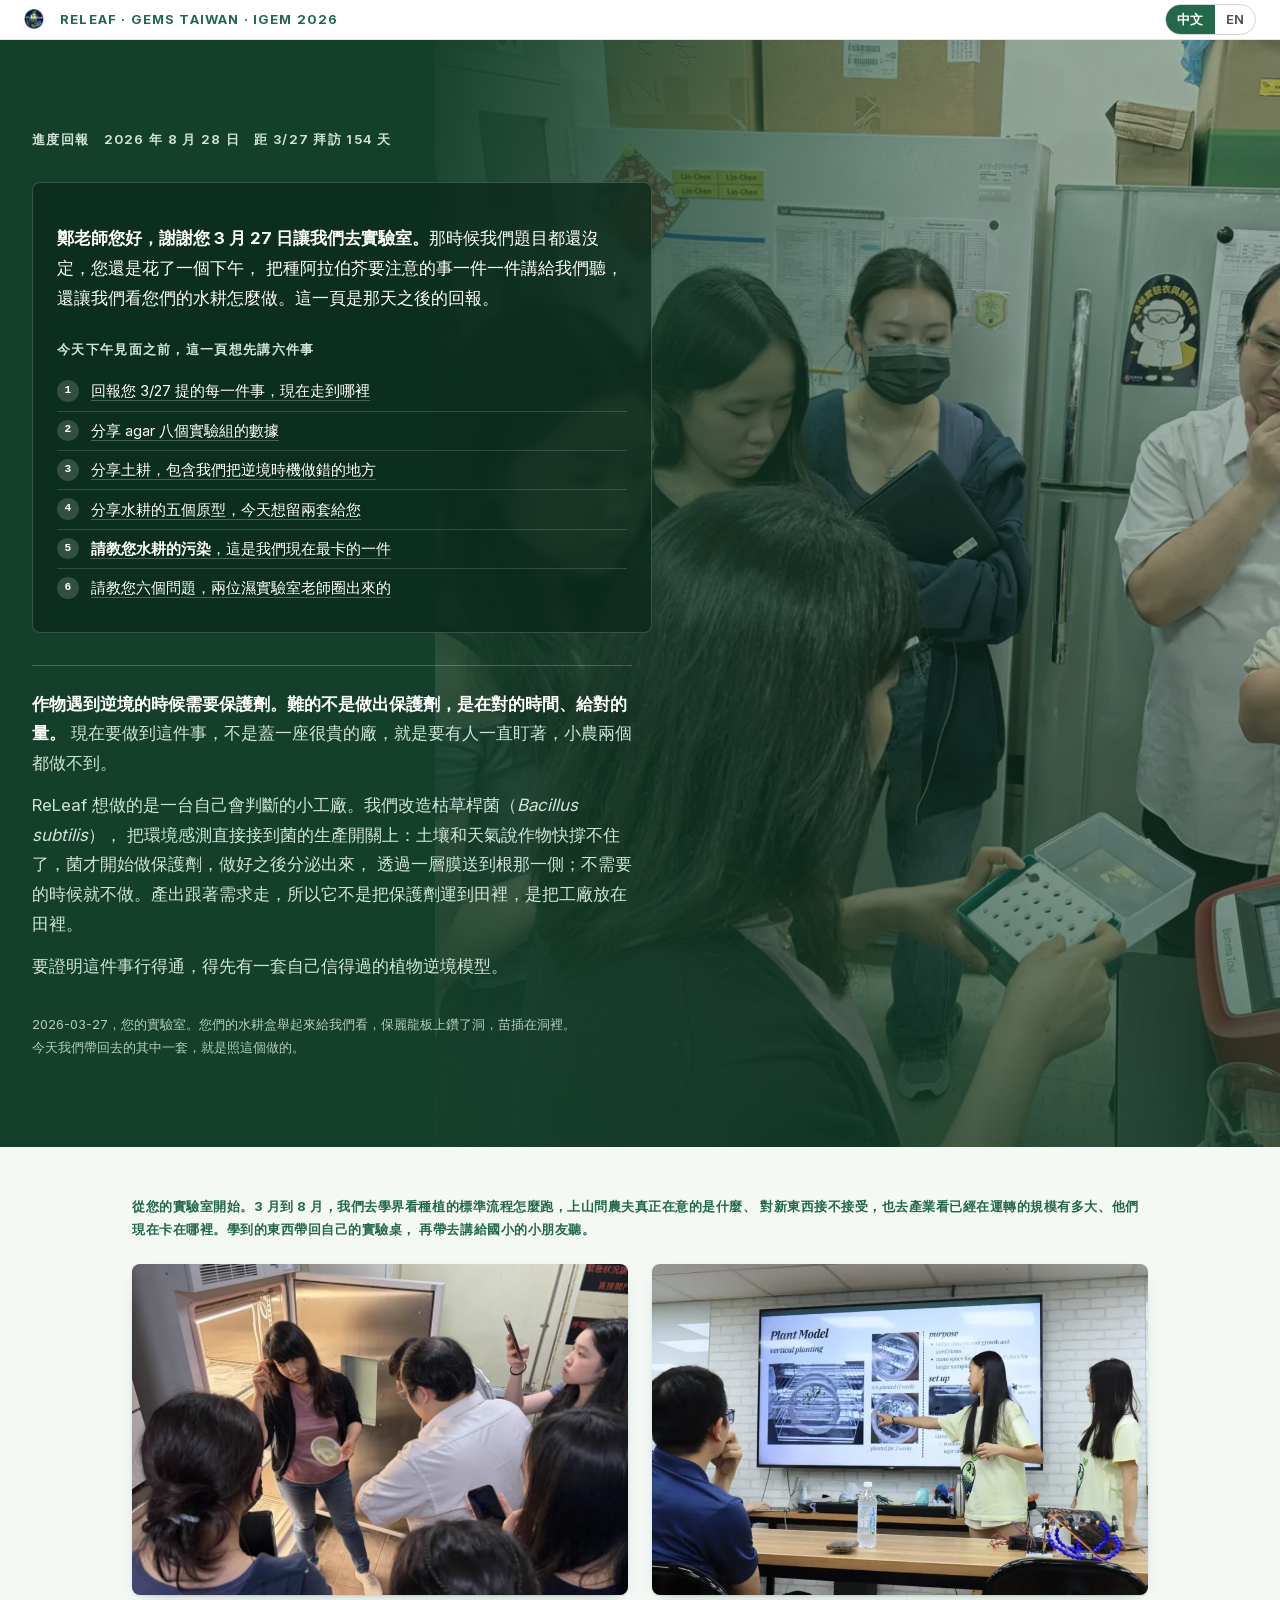
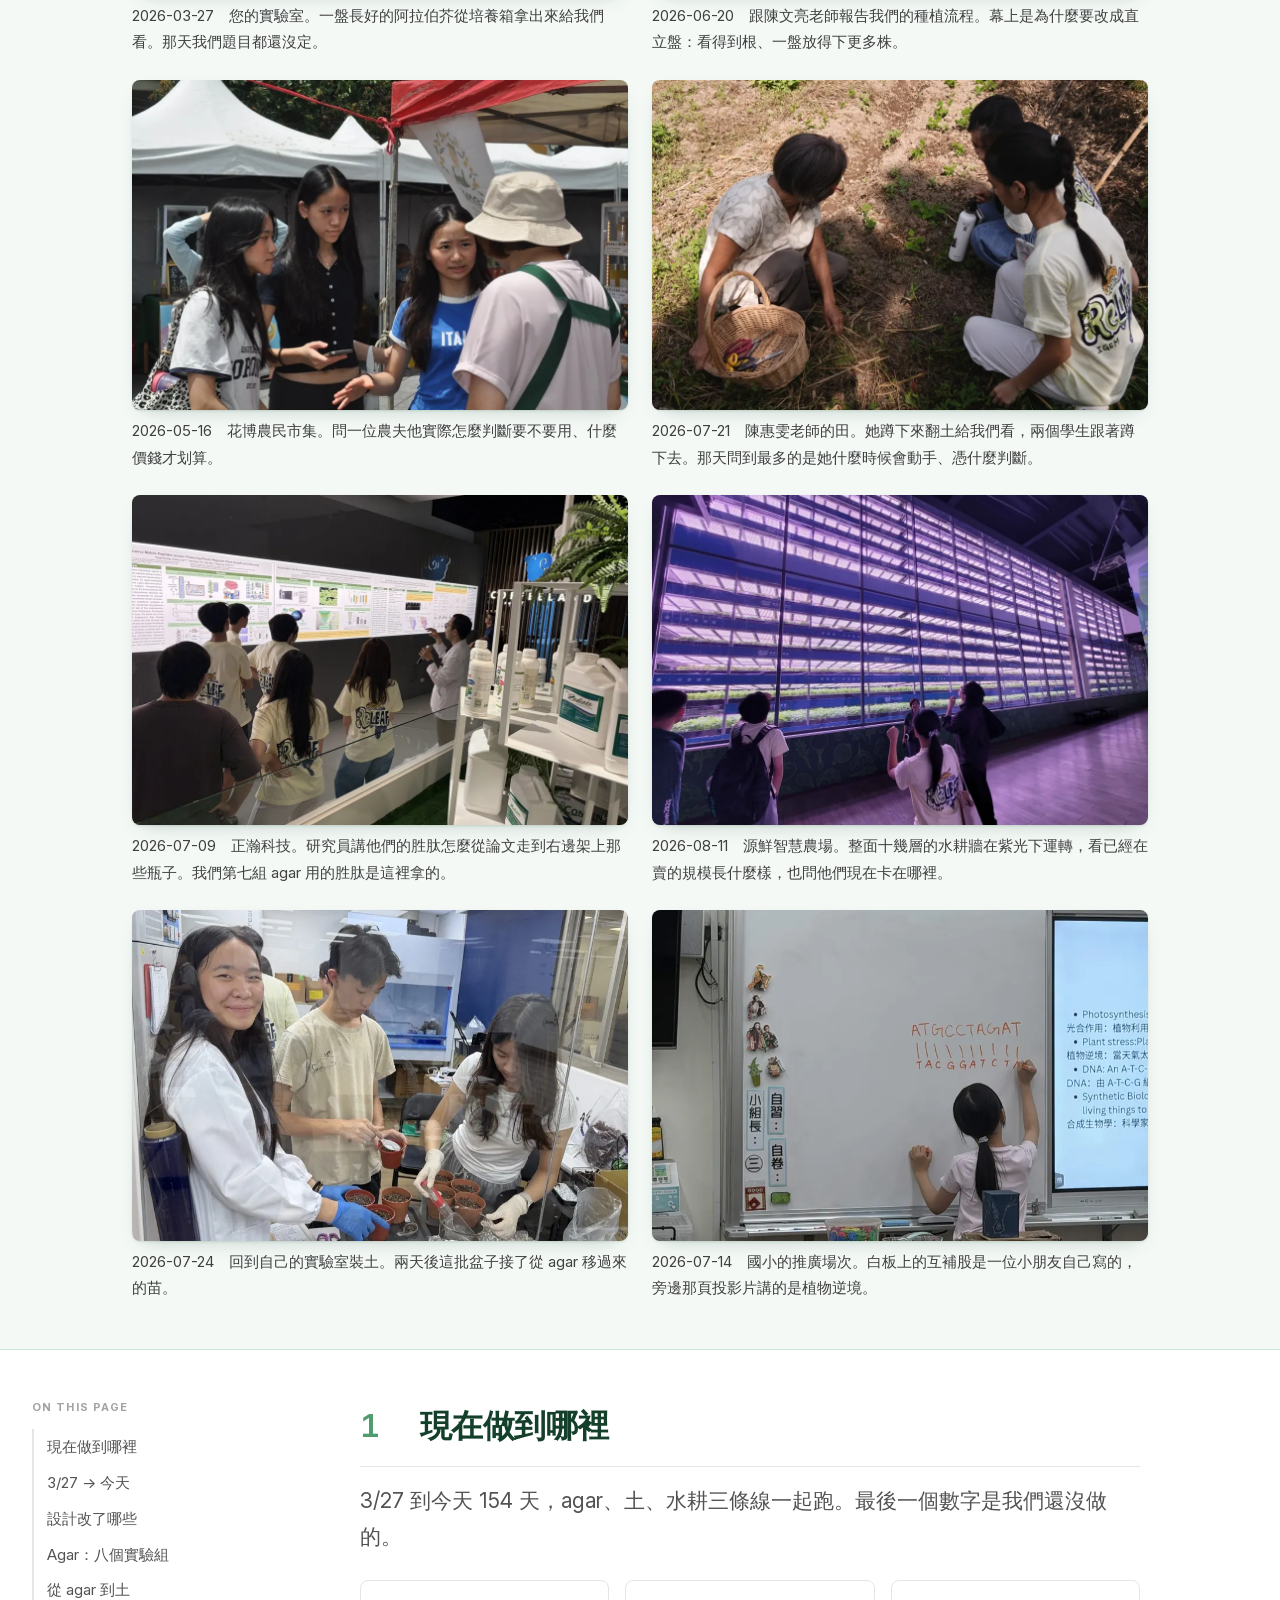
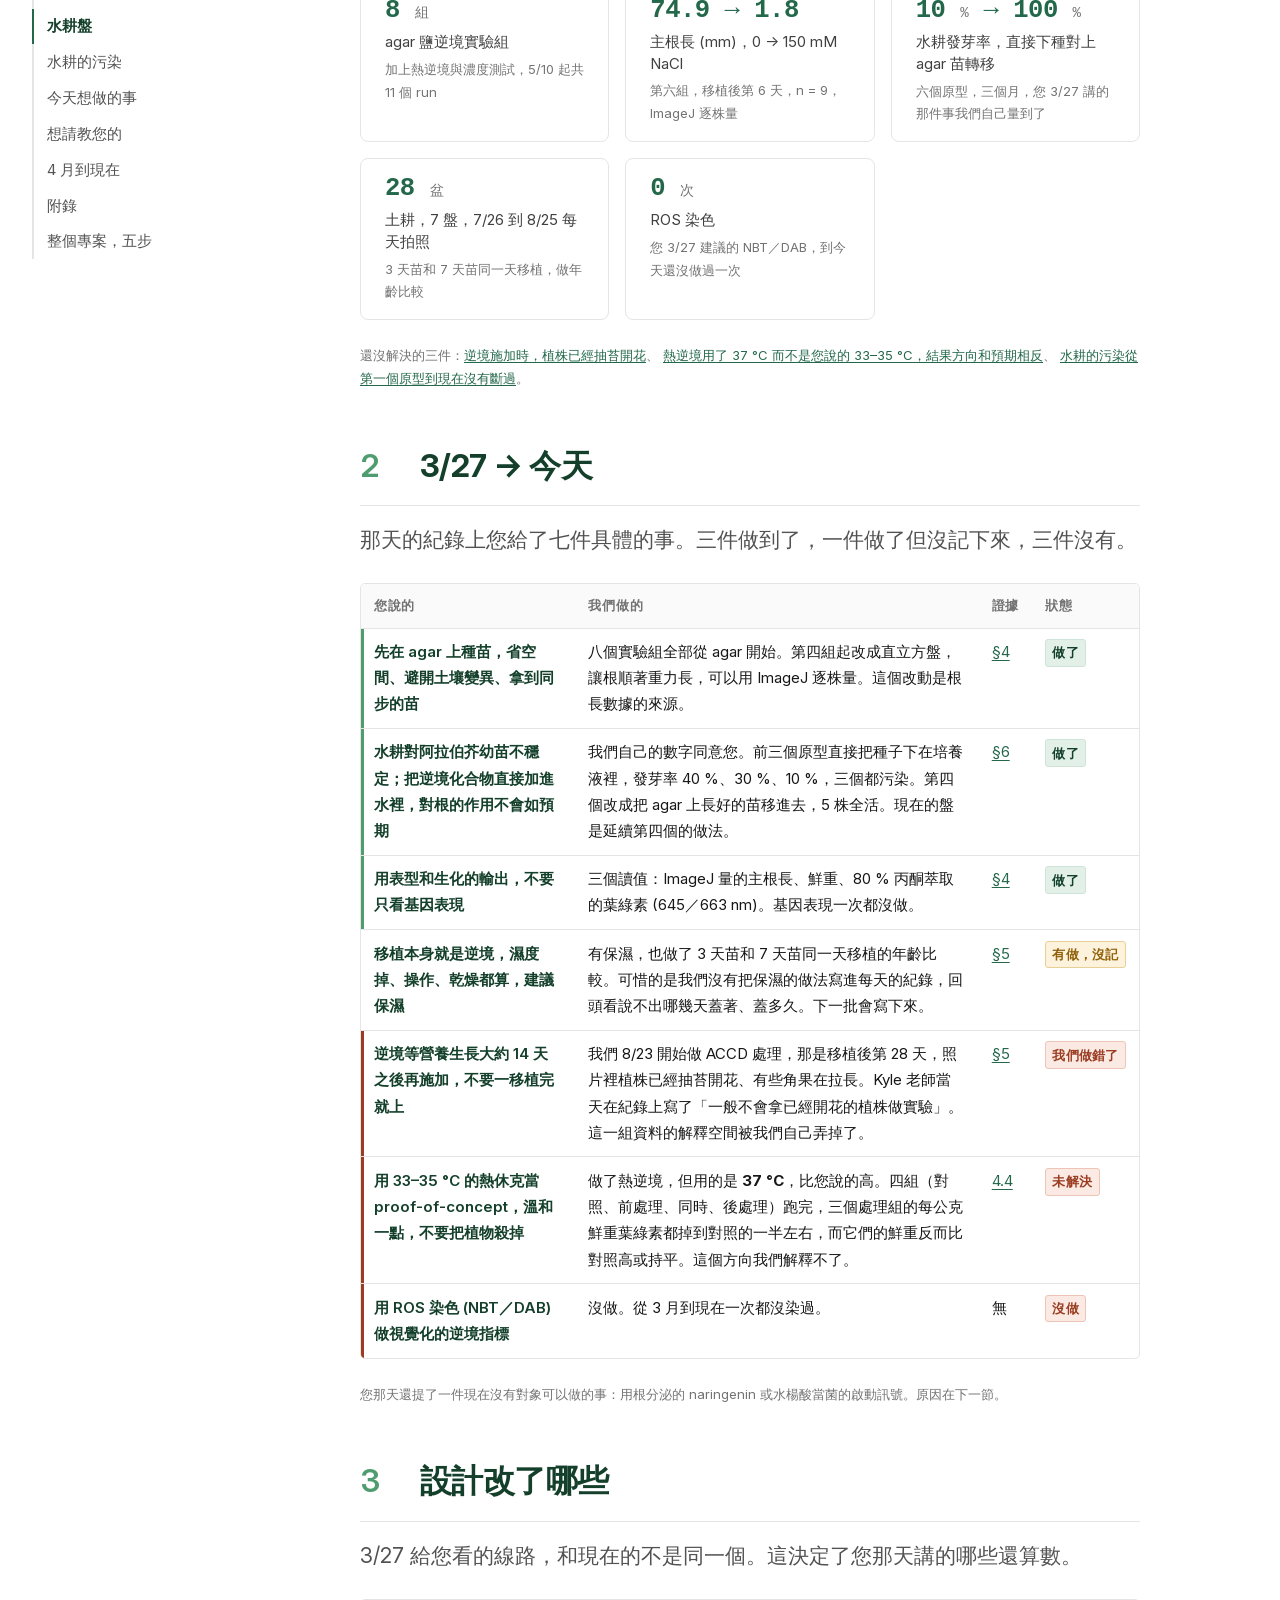
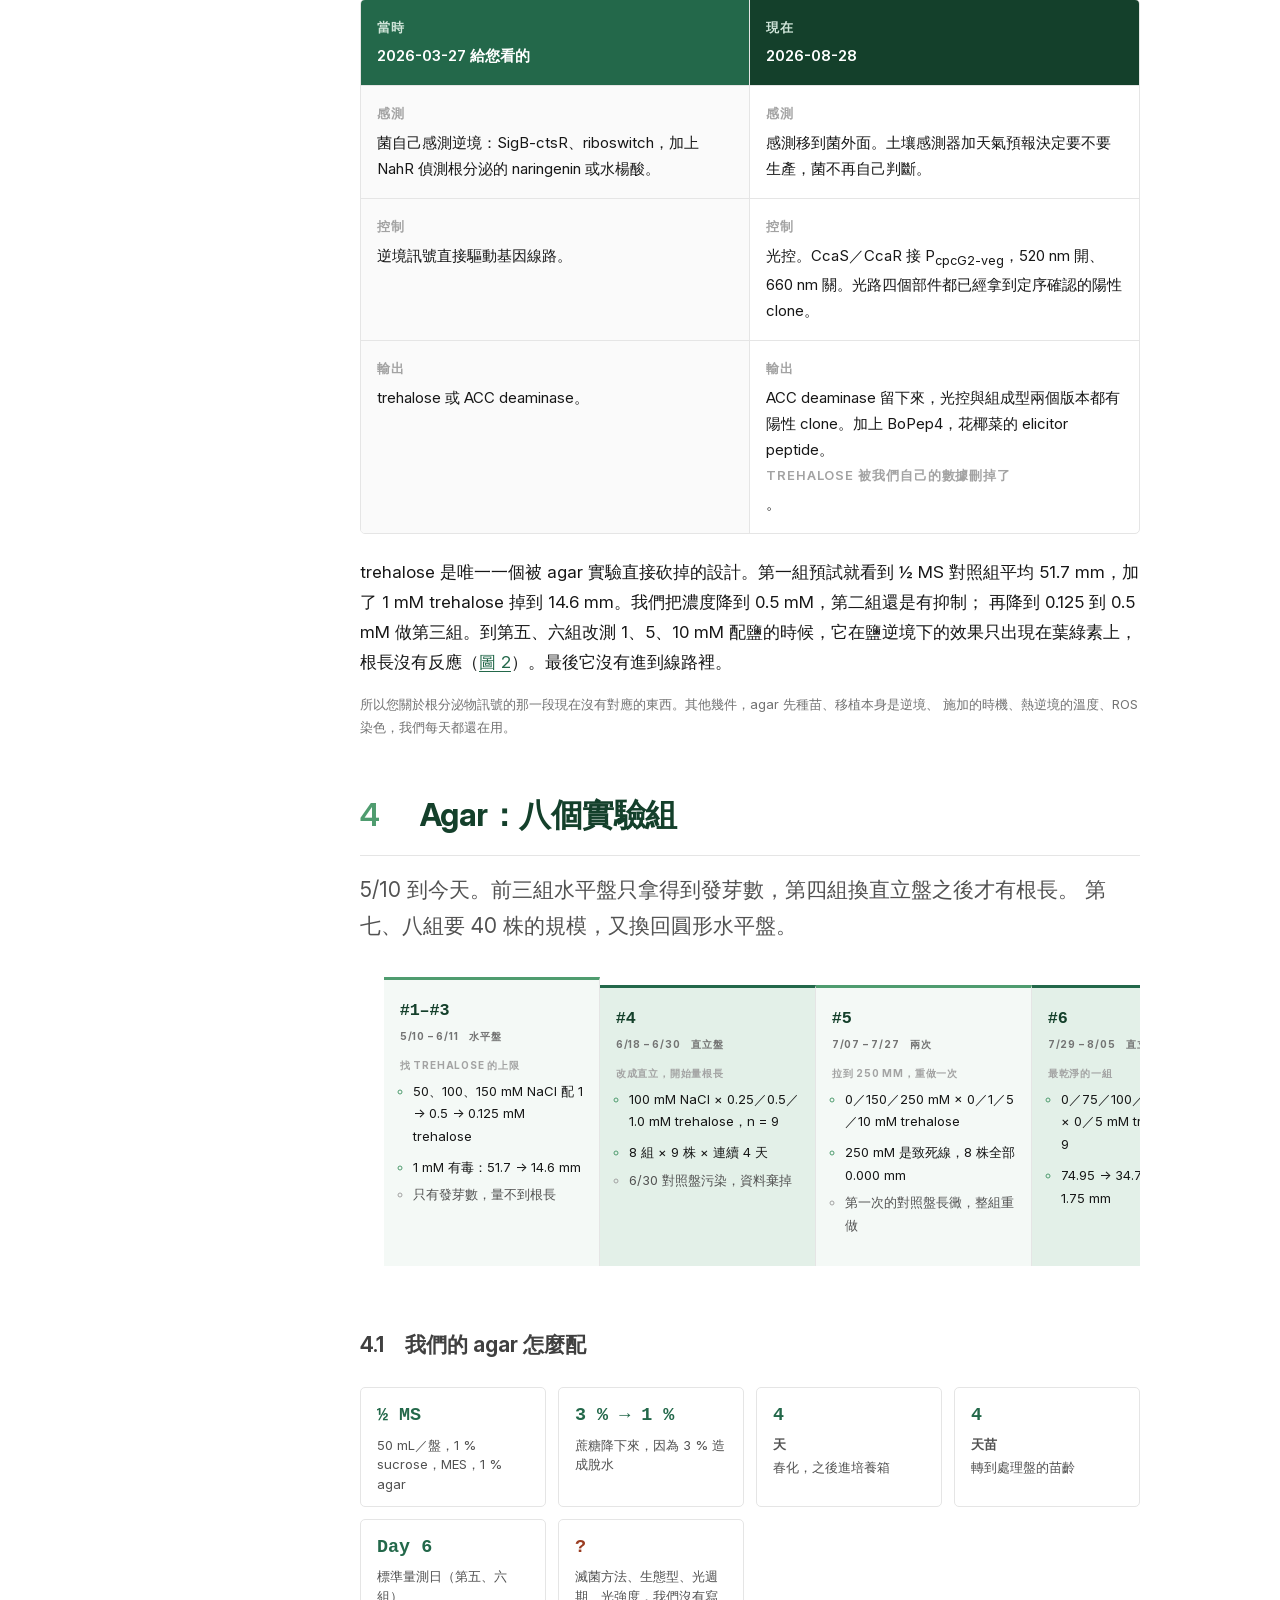
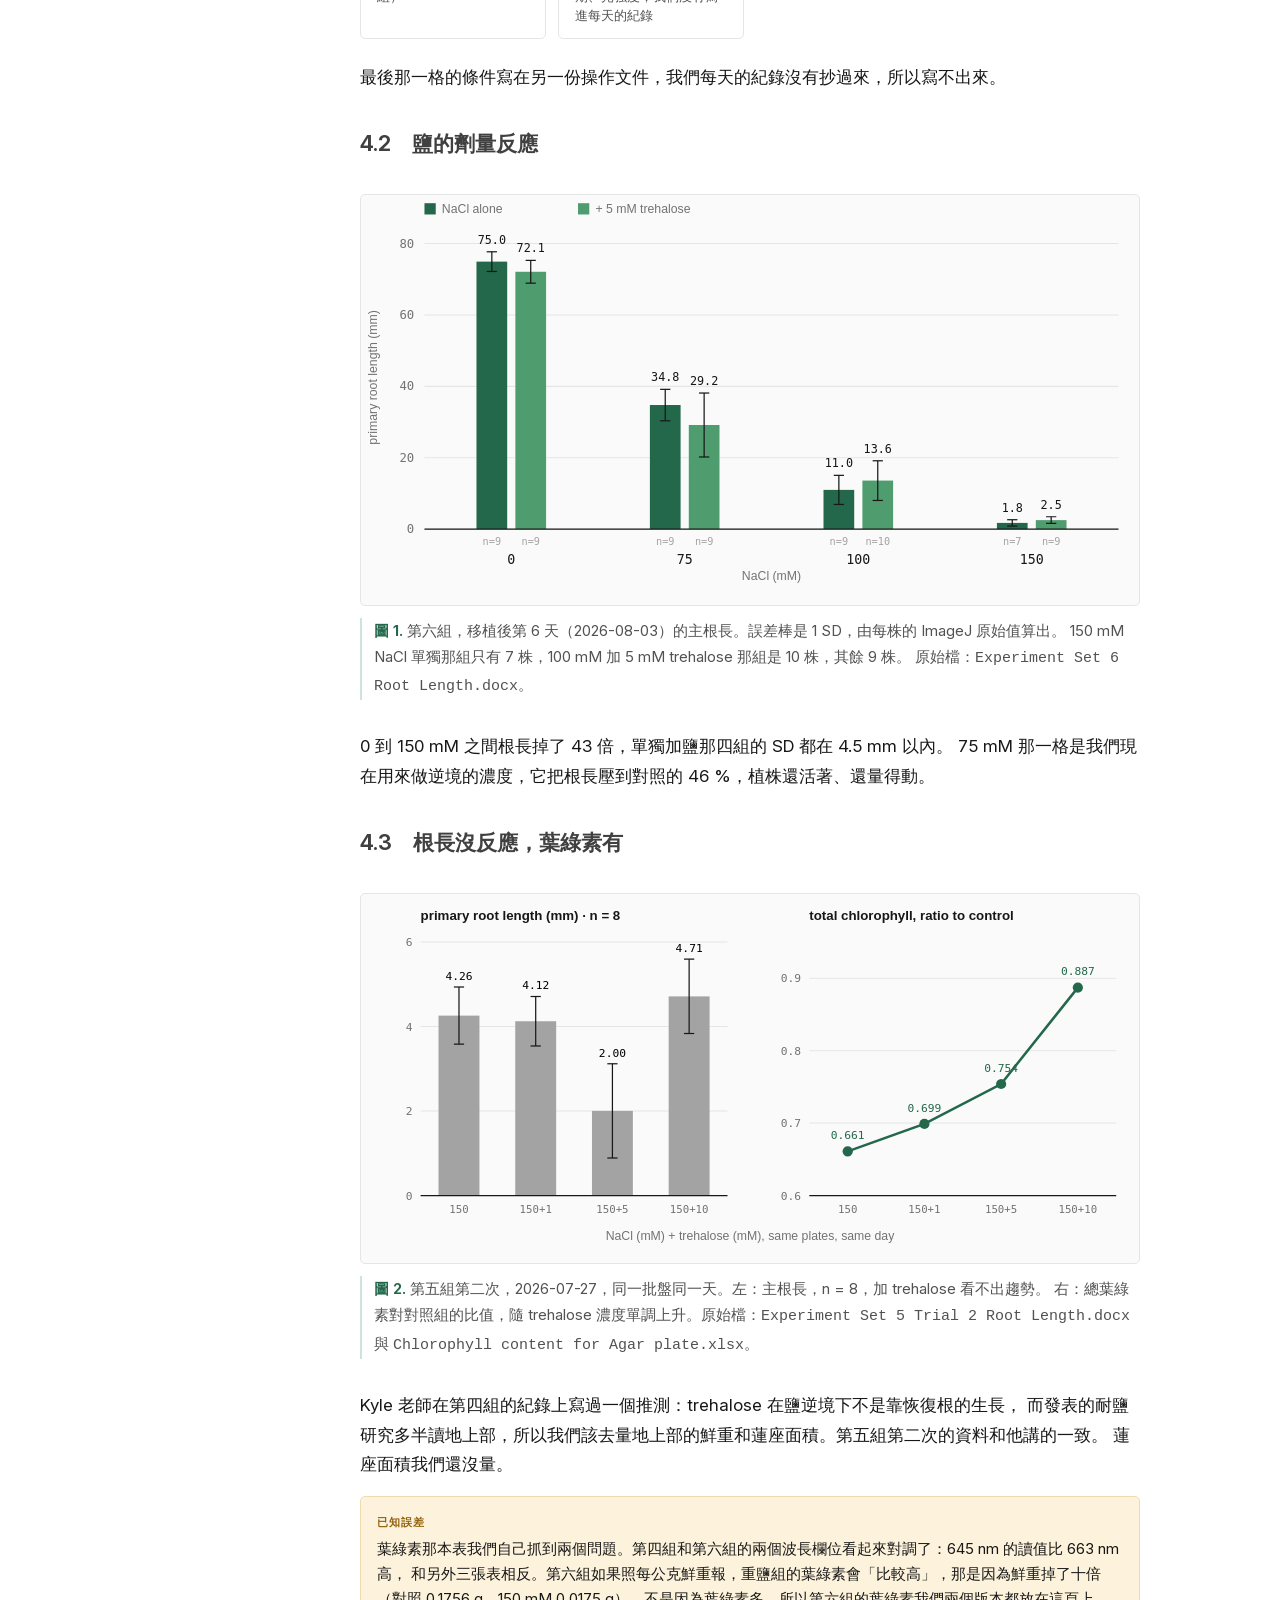
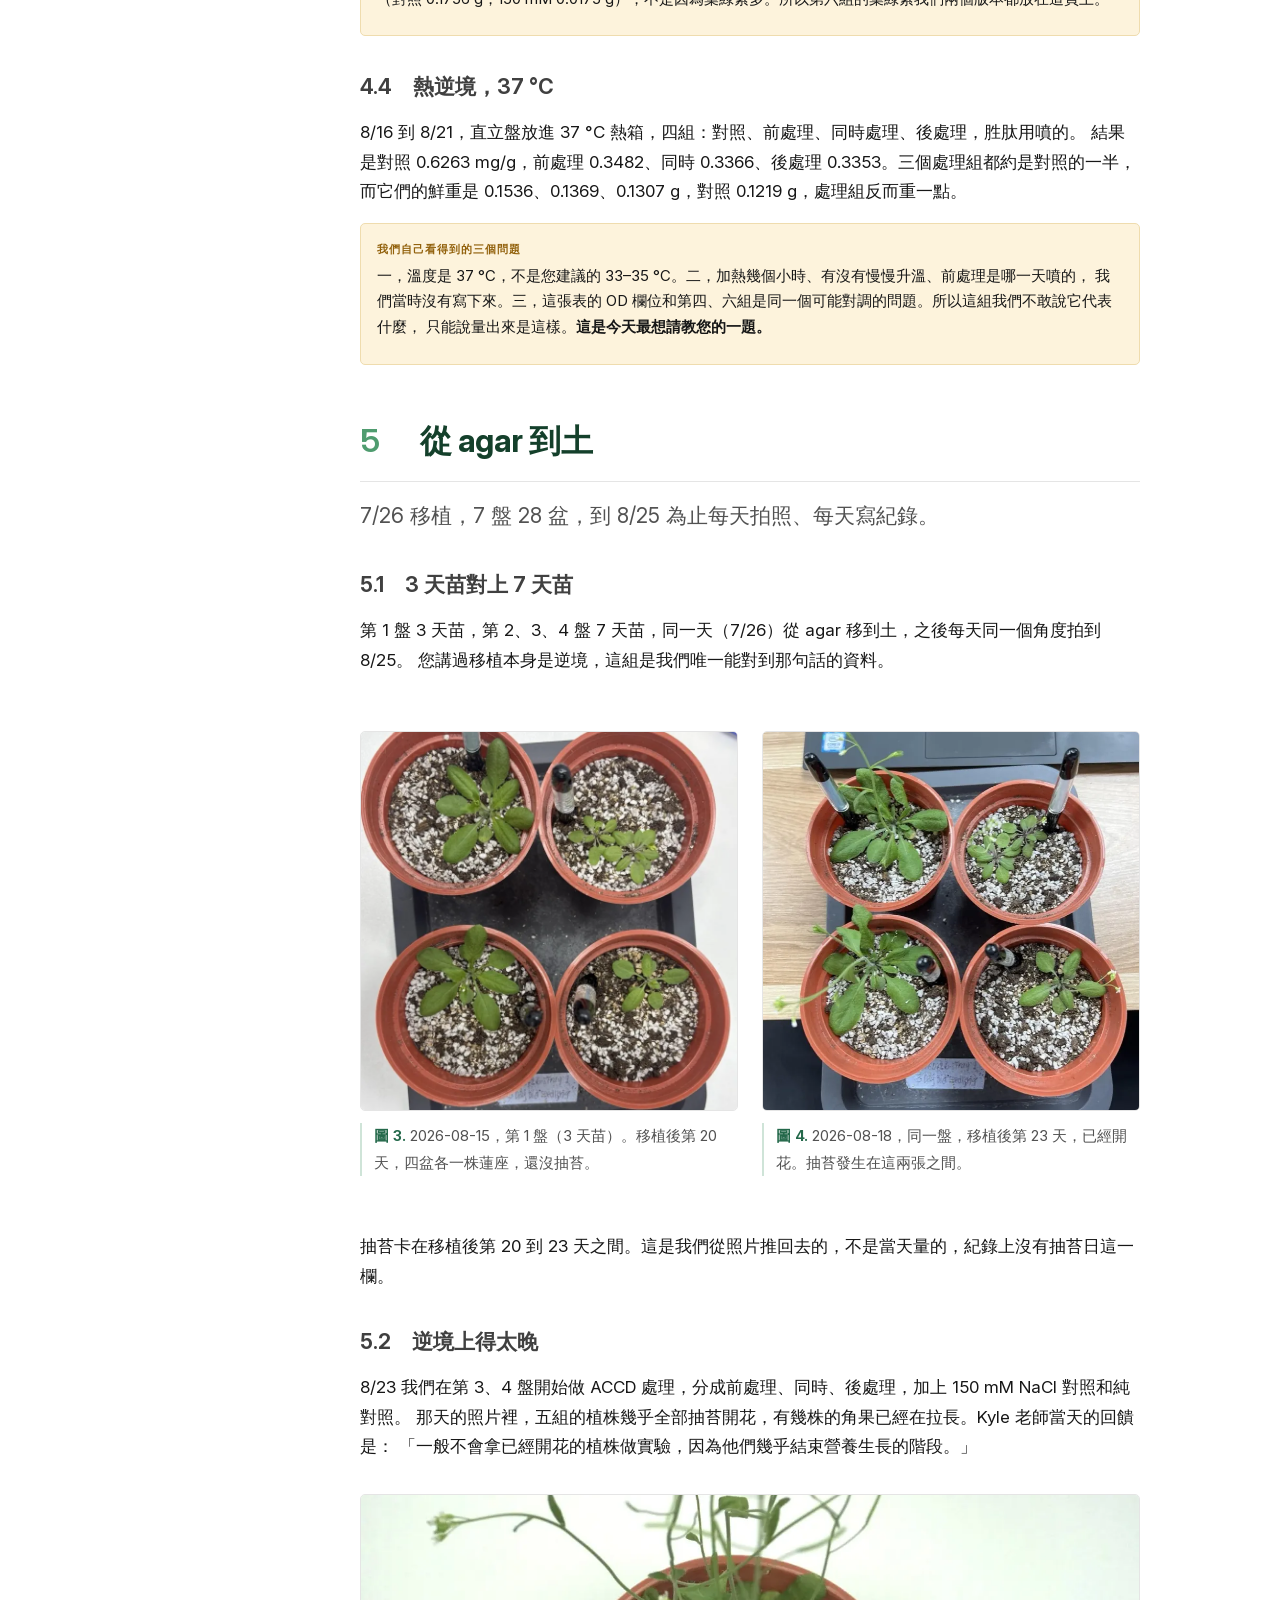
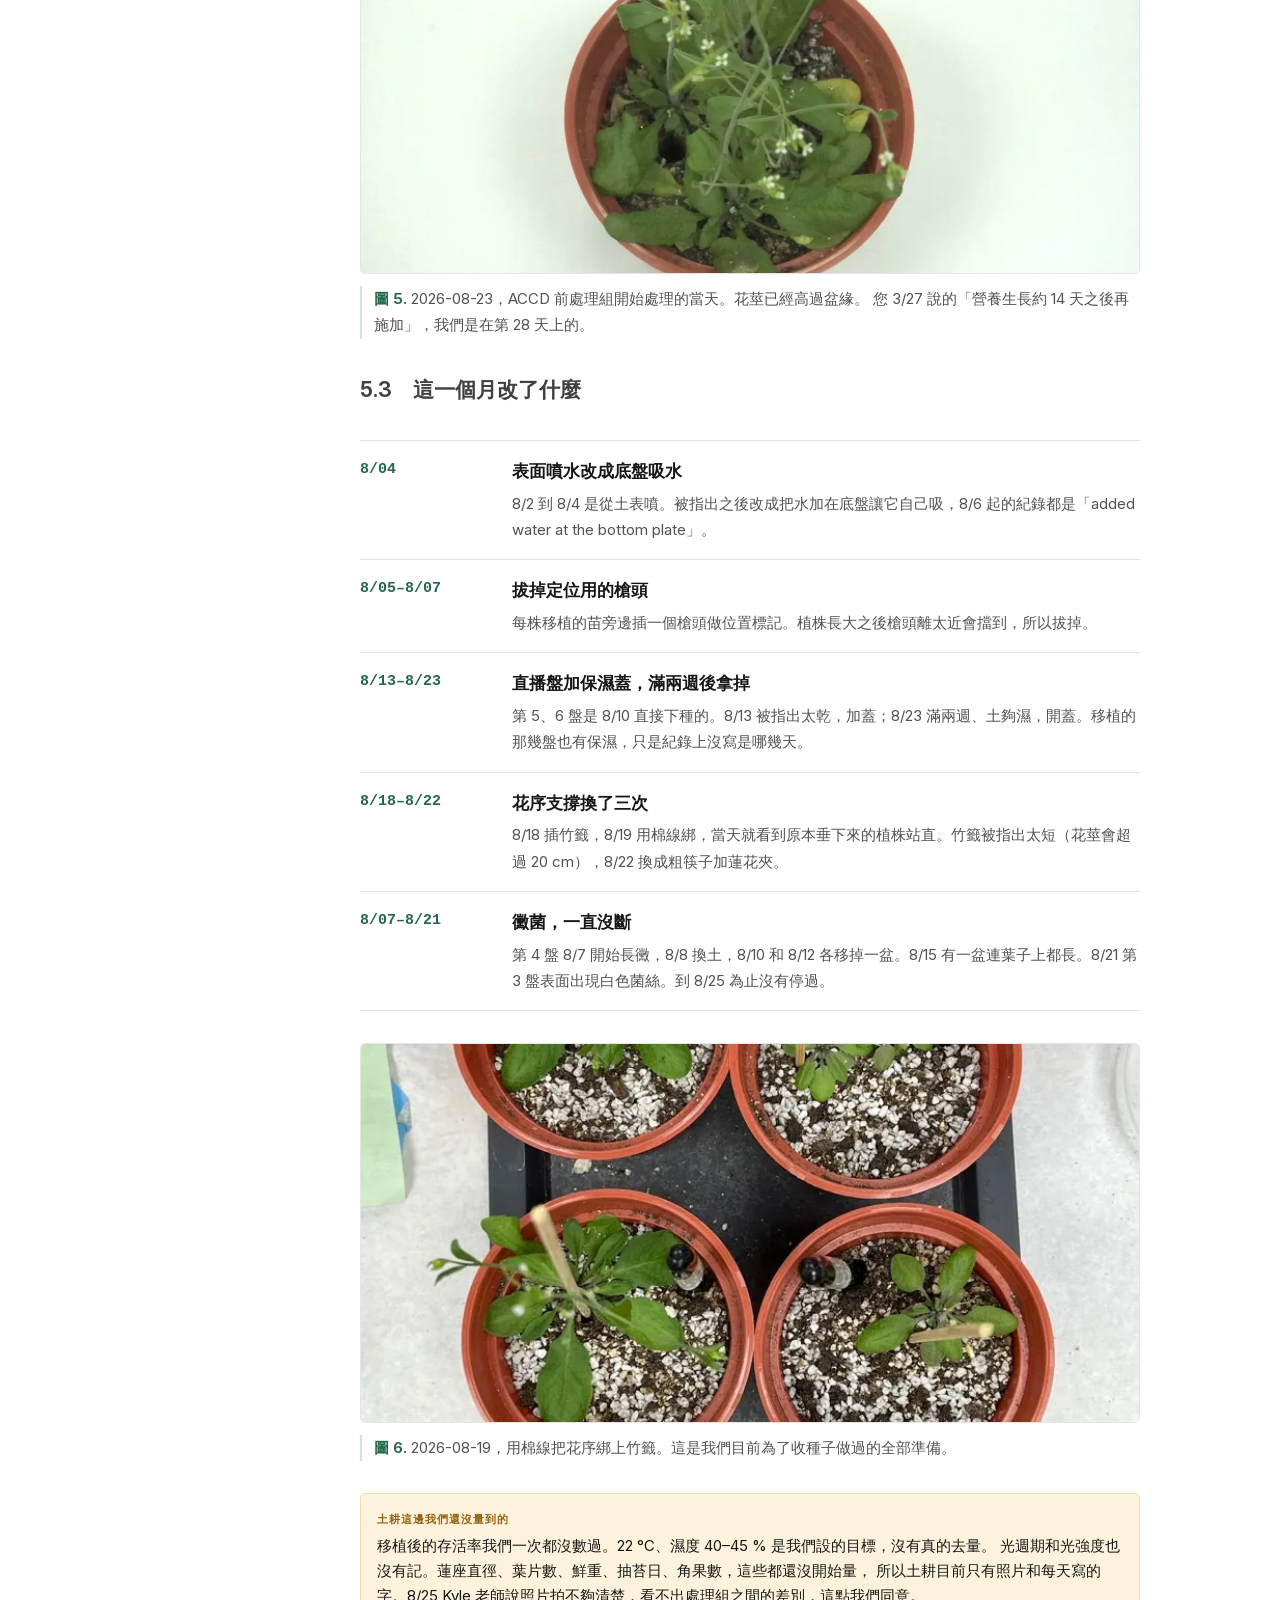
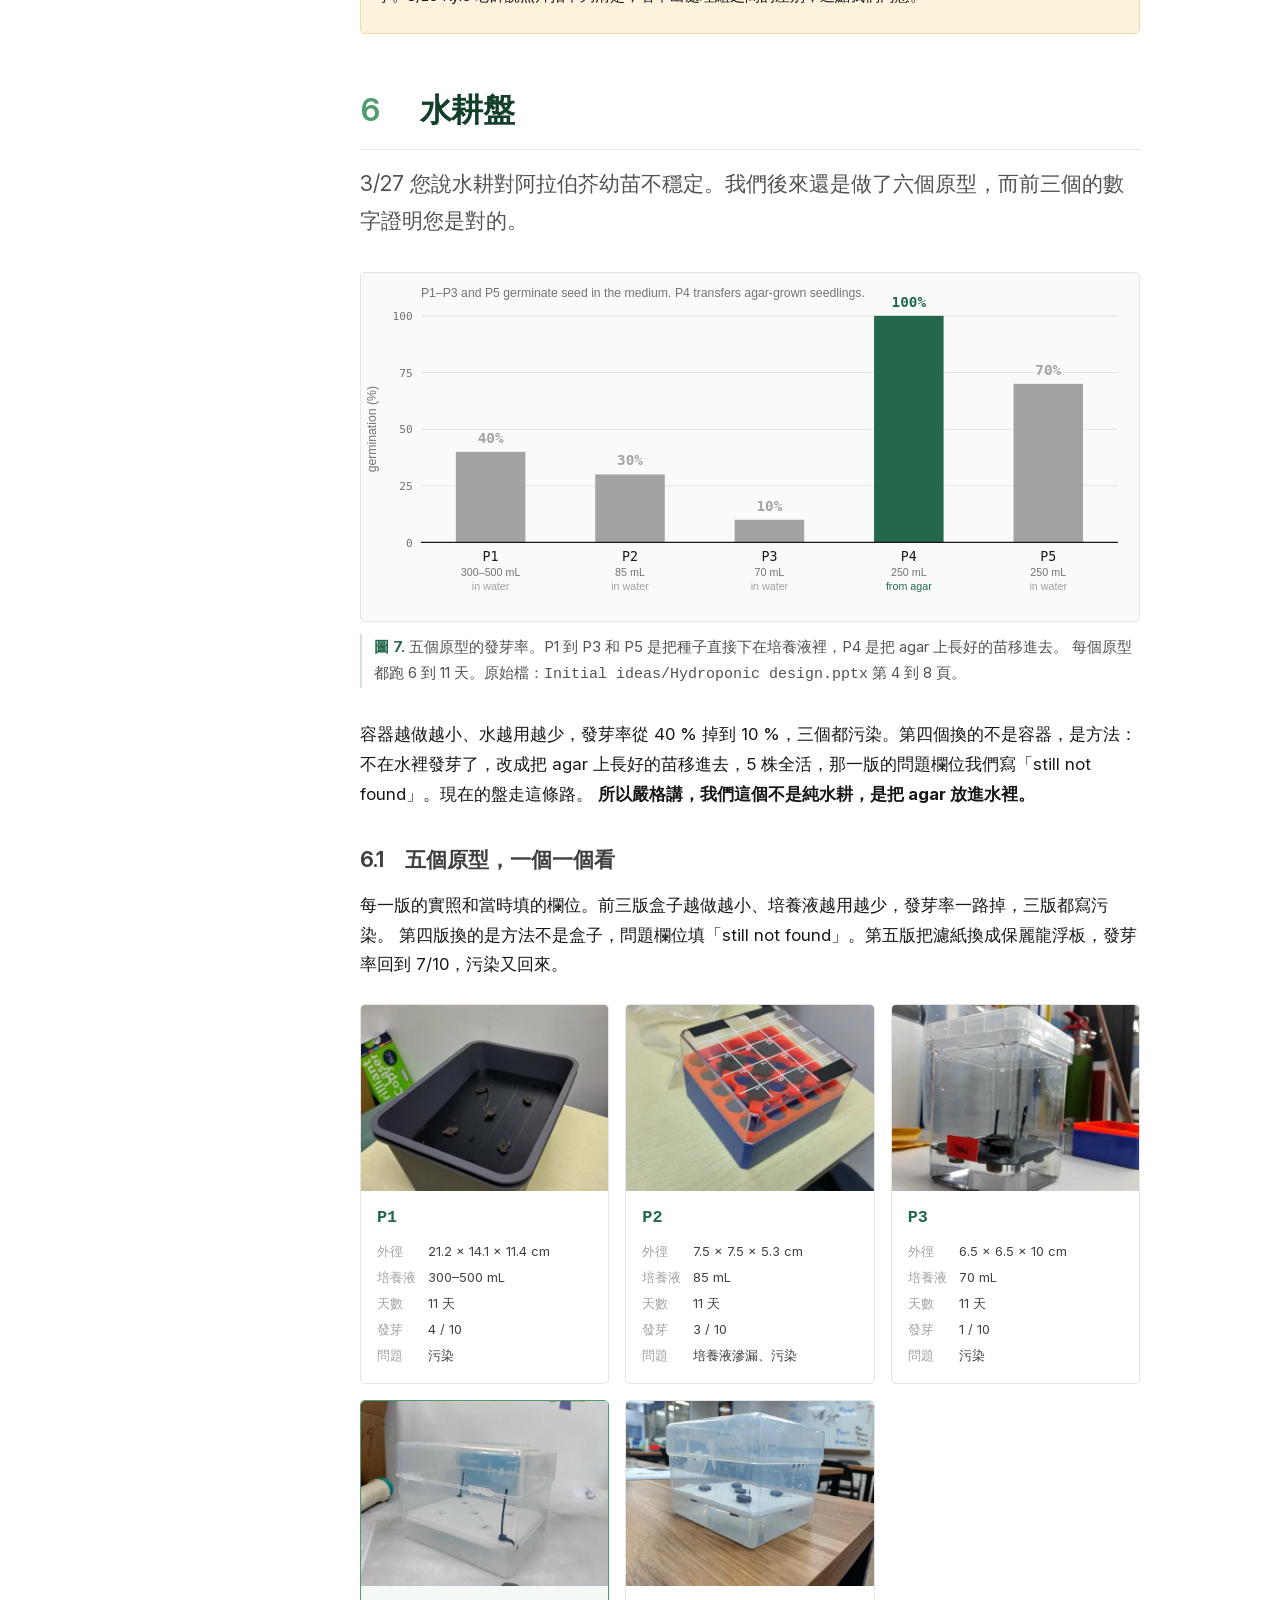
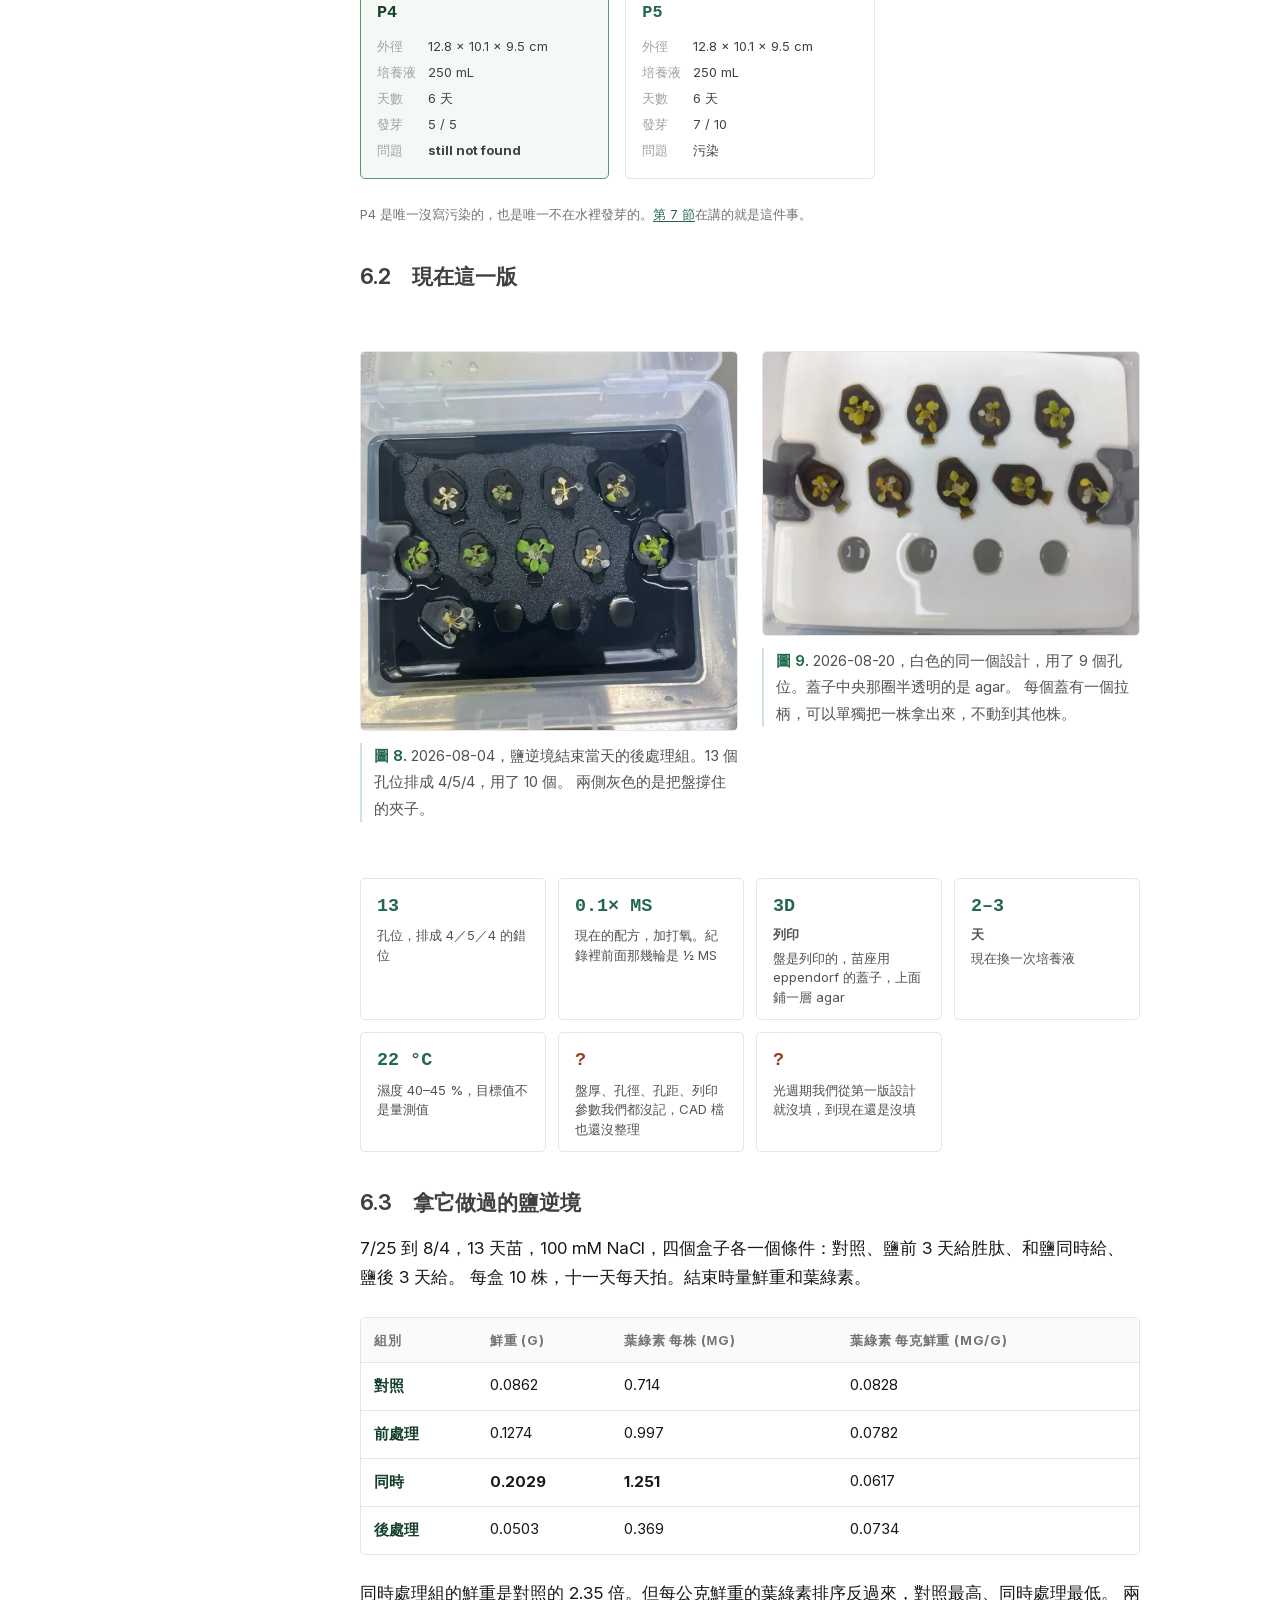
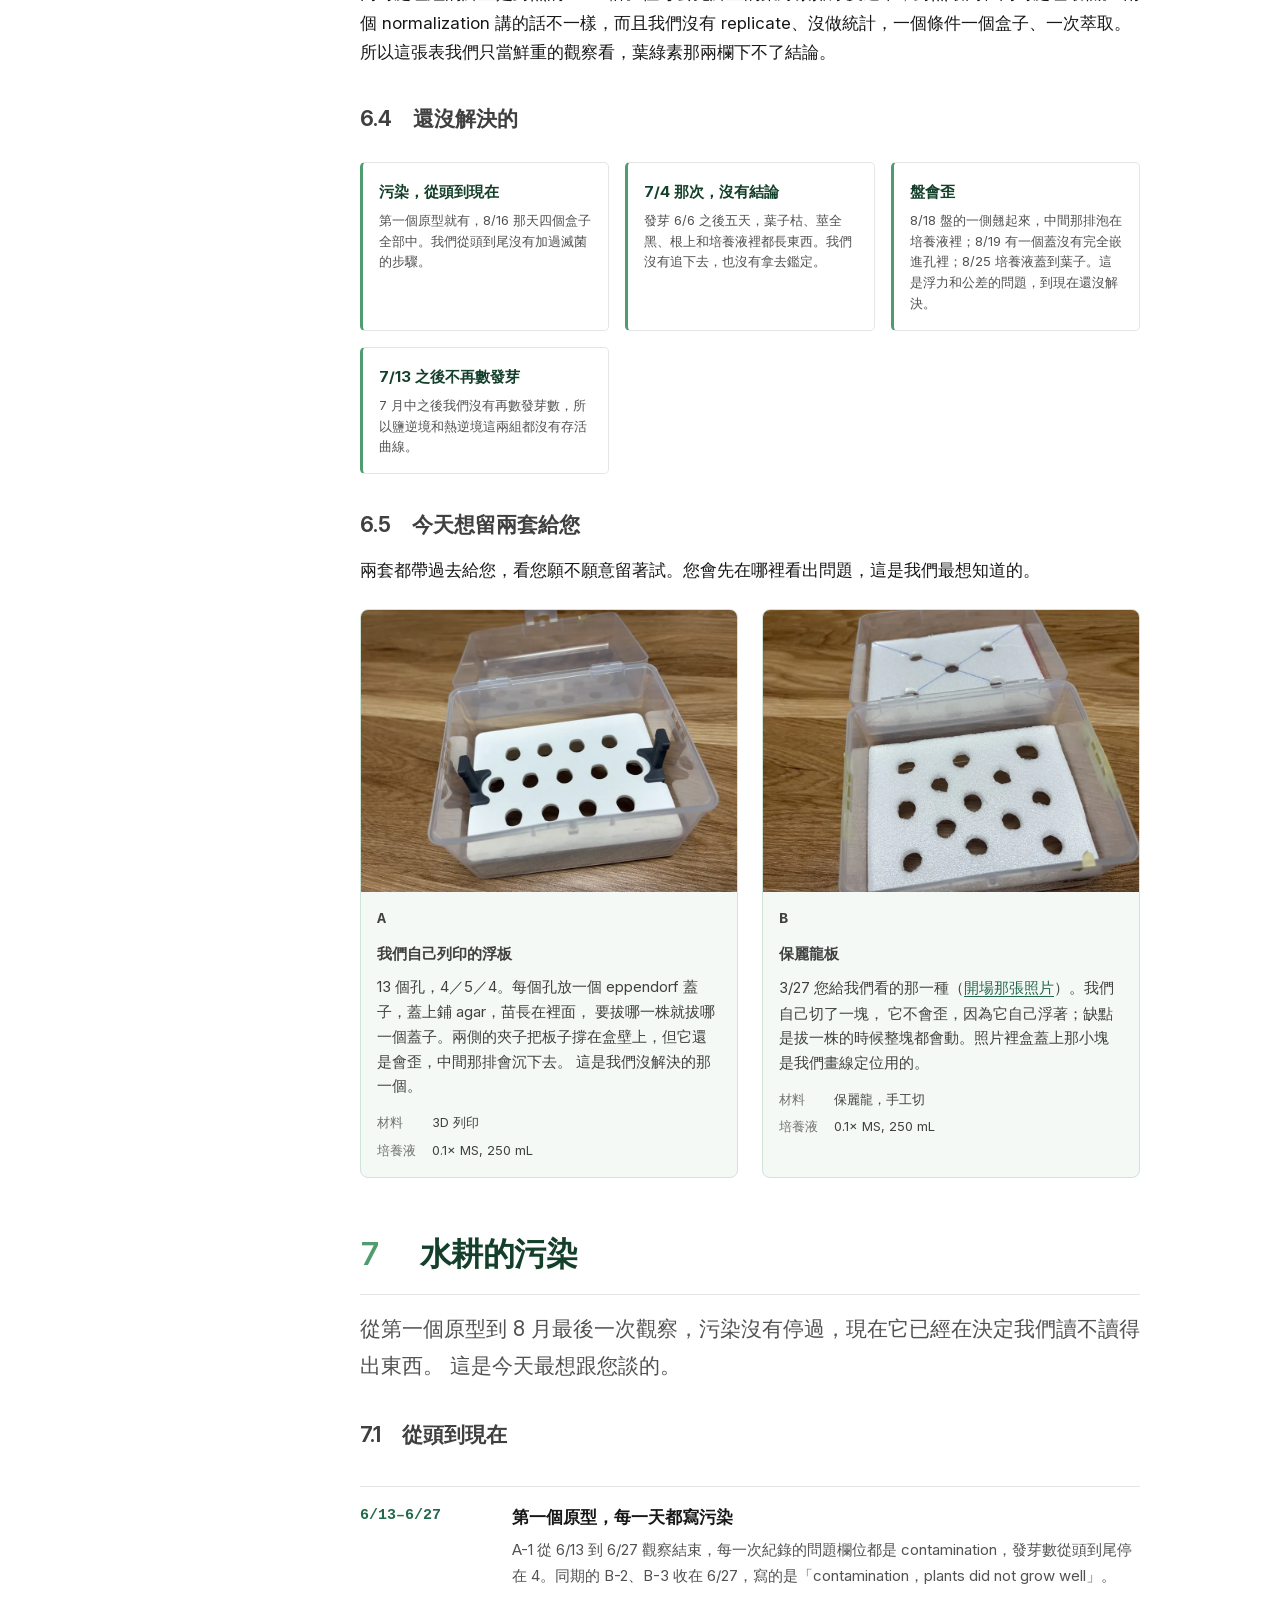
==== commit abcd52d6: "補上兩套水耕的照片，日期改成 8/28 寄出，全文再掃一次 兩套 setup 的照片進 6.5：A 是我們列印的白色浮板，13 孔 4/5/4，兩側深灰 夾子撐在盒壁上；B 是照 3/27 那張做的保" ====
--- a/index.html
+++ b/index.html
@@ -3,14 +3,14 @@
 <head>
 <meta charset="utf-8" />
 <meta name="viewport" content="width=device-width, initial-scale=1" />
-<title>ReLeaf · 給鄭梅君老師的進度回報 · 2026-08-27</title>
+<title>ReLeaf · 給鄭梅君老師的進度回報 · 2026-08-28</title>
 <meta name="description" content="GEMS Taiwan ReLeaf 自 2026-03-27 拜訪鄭梅君老師後的植物實驗進度：八組 agar 鹽逆境、七盤土耕、六個水耕原型，以及 8/28 想請教的問題。" />
 <link rel="icon" href="assets/img/logo.png" />
 <link rel="preload" href="assets/fonts/inter-latin.woff2" as="font" type="font/woff2" crossorigin />
 <link rel="preload" as="image" imagesrcset="assets/img/0327-hydro-lesson.webp" type="image/webp" fetchpriority="high" />
-<link rel="stylesheet" href="assets/css/tokens.css?v=1787882920" />
-<link rel="stylesheet" href="assets/css/page.css?v=1787882920" />
-<link rel="stylesheet" href="assets/css/update.css?v=1787882920" />
+<link rel="stylesheet" href="assets/css/tokens.css?v=1787885597" />
+<link rel="stylesheet" href="assets/css/page.css?v=1787885597" />
+<link rel="stylesheet" href="assets/css/update.css?v=1787885597" />
 </head>
 <body>
 
@@ -24,20 +24,15 @@
   </div>
 </div>
 
-<p class="draft"><b>草稿</b>
-  <span class="zh">還差一件：明天帶去的那兩套要拍照，補進 <a href="#handover">6.5</a>。</span>
-  <span class="en">One thing left: photograph the two setups tomorrow and drop them into <a href="#handover">6.5</a>.</span>
-</p>
-
 <header class="hero2" id="top">
   <div class="hero2__img" aria-hidden="true"><picture><source srcset="assets/img/0327-hydro-lesson.webp" type="image/webp" /><img src="assets/img/0327-hydro-lesson.jpg" alt="" fetchpriority="high" width="1500" height="1125" /></picture></div>
   <div class="hero2__inner">
     <!-- the visible headline was dropped; the document still needs one h1, and
          the page is indexable now, so it stays for structure only -->
-    <h1 class="visually-hidden">ReLeaf · 給鄭梅君老師的進度回報 · 2026-08-27</h1>
+    <h1 class="visually-hidden">ReLeaf · 給鄭梅君老師的進度回報 · 2026-08-28</h1>
     <p class="hero2__eyebrow">
-      <span class="zh">進度回報　2026 年 8 月 27 日　距 3/27 拜訪 153 天</span>
-      <span class="en">Progress update &middot; 27 August 2026 &middot; 153 days since 27 March</span>
+      <span class="zh">進度回報　2026 年 8 月 28 日　距 3/27 拜訪 154 天</span>
+      <span class="en">Progress update &middot; 28 August 2026 &middot; 154 days since 27 March</span>
     </p>
 
     <div class="hero2__ask">
@@ -47,13 +42,13 @@
       settled project then, and you still gave us an afternoon, went through what growing <i>Arabidopsis</i> actually
       takes, and shared your own hydroponic design and what you had learned from it. This page is the report back.</p>
 
-      <p class="intent__title zh">明天下午見面之前，這一頁想先做六件事</p>
-      <p class="intent__title en">Six things this page is here to do before tomorrow afternoon</p>
+      <p class="intent__title zh">今天下午見面之前，這一頁想先講六件事</p>
+      <p class="intent__title en">Six things this page is here to do before this afternoon</p>
       <ol class="intent">
         <li><a href="#ledger"><span class="zh">回報您 3/27 提的每一件事，現在走到哪裡</span><span class="en">Report back on every item you raised on 27 March</span></a></li>
         <li><a href="#agar"><span class="zh">分享 agar 八個實驗組的數據</span><span class="en">Share the data from eight agar experiment sets</span></a></li>
         <li><a href="#soil"><span class="zh">分享土耕，包含我們把逆境時機做錯的地方</span><span class="en">Share the soil work, including where we got the stress timing wrong</span></a></li>
-        <li><a href="#hydro"><span class="zh">分享水耕的五個原型，明天想留兩套給您</span><span class="en">Share the five hydroponic prototypes, and leave two setups with you</span></a></li>
+        <li><a href="#hydro"><span class="zh">分享水耕的五個原型，今天想留兩套給您</span><span class="en">Share the five hydroponic prototypes, and leave two setups with you</span></a></li>
         <li><a href="#contam"><span class="zh"><b>請教您水耕的污染</b>，這是我們現在最卡的一件</span><span class="en"><b>Ask you about the contamination</b>, which is what we are most stuck on</span></a></li>
         <li><a href="#questions"><span class="zh">請教您六個問題，兩位濕實驗室老師圈出來的</span><span class="en">Ask you six questions, the ones our wet-lab instructors picked</span></a></li>
       </ol>
@@ -79,9 +74,9 @@
 
     <p class="hero2__caption">
       <span class="zh">2026-03-27，您的實驗室。您們的水耕盒舉起來給我們看，保麗龍板上鑽了洞，苗插在洞裡。
-      明天我們帶回去的其中一套，就是照這個做的。</span>
+      今天我們帶回去的其中一套，就是照這個做的。</span>
       <span class="en">27 March 2026, your lab. Your hydroponic box held up for us: a foam board with holes
-      drilled in it, seedlings sitting in the holes. One of the two we are bringing back tomorrow is that box.</span>
+      drilled in it, seedlings sitting in the holes. One of the two we are bringing back today is that box.</span>
     </p>
   </div>
 </header>
@@ -116,7 +111,7 @@
         <picture><source srcset="assets/img/sp3-0516-interview.webp" type="image/webp" /><img src="assets/img/sp3-0516-interview.jpg" alt="三位學生在農民市集的攤位前訪問一位戴漁夫帽的農夫，其中一位拿手機錄音。" loading="lazy" decoding="async" width="1000" height="664" /></picture>
         <figcaption>
           <span class="zh">2026-05-16　花博農民市集。問一位農夫他實際怎麼判斷要不要用、什麼價錢才划算。</span>
-          <span class="en">16 May 2026 · the Hualbo farmers' market, asking a grower how he actually decides whether to use something, and at what price it is worth it.</span>
+          <span class="en">16 May 2026 · the farmers' market, asking a grower how he decides whether to use something, and at what price it pays.</span>
         </figcaption>
       </figure>
       <figure>
@@ -171,10 +166,9 @@
     <h2><span class="sec__no">1</span><span class="zh">現在做到哪裡</span><span class="en">Where we are</span></h2>
 
     <p class="lede">
-      <span class="zh">3/27 到今天 153 天，植物這組跑了 agar、土、水耕三條線。前四個數字是三條線走到哪，
-      最後一個是我們還沒做的。</span>
-      <span class="en">153 days since 27 March, with three lines running in parallel: agar, soil and hydroponics.
-      Four of these numbers say where a line got to. The last one is something we have not done.</span>
+      <span class="zh">3/27 到今天 154 天，agar、土、水耕三條線一起跑。最後一個數字是我們還沒做的。</span>
+      <span class="en">154 days since 27 March, with agar, soil and hydroponics all running. The last number is
+      something we have not done.</span>
     </p>
 
     <div class="stats">
@@ -216,10 +210,10 @@
     </div>
 
     <p class="note">
-      <span class="zh">還沒解決的三件事也寫在這頁上：<a href="#soil">逆境施加時，植株已經抽苔開花</a>、
+      <span class="zh">還沒解決的三件：<a href="#soil">逆境施加時，植株已經抽苔開花</a>、
       <a href="#heat">熱逆境用了 37 °C 而不是您說的 33–35 °C，結果方向和預期相反</a>、
       <a href="#hydro">水耕的污染從第一個原型到現在沒有斷過</a>。</span>
-      <span class="en">Three unsolved items are on this page too: <a href="#soil">the plants had already bolted when
+      <span class="en">Three still open: <a href="#soil">the plants had already bolted when
       the treatment went on</a>, <a href="#heat">the heat run used 37 °C instead of the 33 to 35 °C you suggested and
       came out the wrong way round</a>, and <a href="#hydro">hydroponic contamination has not stopped since the first
       prototype</a>.</span>
@@ -231,8 +225,8 @@
     <h2><span class="sec__no">2</span><span class="zh">3/27 → 今天</span><span class="en">27 March &rarr; today</span></h2>
 
     <p class="lede">
-      <span class="zh">那天的會議紀錄上，您給了六件具體的事。三件我們照做了，三件沒有。</span>
-      <span class="en">Our notes from that day carry six concrete things you told us. We did three of them.</span>
+      <span class="zh">那天的紀錄上您給了七件具體的事。三件做到了，一件做了但沒記下來，三件沒有。</span>
+      <span class="en">Our notes carry seven concrete things. Three we did, one we did without recording it, three we did not.</span>
     </p>
 
     <div class="tablewrap">
@@ -293,10 +287,9 @@
     </div>
 
     <p class="note">
-      <span class="zh">您那天還提了一件我們後來沒有對象可以做的事：用根分泌的 naringenin 或水楊酸當菌的啟動訊號。
-      原因寫在下一節。</span>
-      <span class="en">One more thing you raised that no longer has anything to attach to: using naringenin or salicylic
-      acid from root exudate as the trigger for the bacteria. Why is in the next section.</span>
+      <span class="zh">您那天還提了一件現在沒有對象可以做的事：用根分泌的 naringenin 或水楊酸當菌的啟動訊號。原因在下一節。</span>
+      <span class="en">One more thing you raised that now has nothing to attach to: naringenin or salicylic acid from
+      root exudate as the trigger. The next section says why.</span>
     </p>
   </section>
 
@@ -313,7 +306,7 @@
     <div class="cmp">
       <div class="cmp__row cmp__row--head">
         <div><b><span class="zh">當時</span><span class="en">Then</span></b><span class="zh">2026-03-27 給您看的</span><span class="en">What you saw on 27 March</span></div>
-        <div><b><span class="zh">現在</span><span class="en">Now</span></b><span class="zh">2026-08-27</span><span class="en">27 August 2026</span></div>
+        <div><b><span class="zh">現在</span><span class="en">Now</span></b><span class="zh">2026-08-28</span><span class="en">28 August 2026</span></div>
       </div>
       <div class="cmp__row">
         <div><b><span class="zh">感測</span><span class="en">Sensing</span></b>
@@ -352,11 +345,10 @@
     (<a href="#tre">Figure 2</a>). It never made it into the circuit.</p>
 
     <p class="note">
-      <span class="zh">所以您 3/27 關於根分泌物訊號的那一段，現在沒有對應的東西了。agar 先種苗、移植本身是逆境、
-      逆境施加的時機、熱逆境的溫度、ROS 染色，這幾件我們每天都還在用。</span>
-      <span class="en">So the part of that afternoon about root-exudate signalling no longer has a target. Agar first,
-      the transfer as a stress in its own right, when to apply the treatment, what temperature to use, and ROS staining,
-      those we are still working with every day.</span>
+      <span class="zh">所以您關於根分泌物訊號的那一段現在沒有對應的東西。其他幾件，agar 先種苗、移植本身是逆境、
+      施加的時機、熱逆境的溫度、ROS 染色，我們每天都還在用。</span>
+      <span class="en">So the root-exudate part has nothing to point at now. The rest, agar first, the transfer as a
+      stress, when to apply it, what temperature, ROS staining, we use every day.</span>
     </p>
   </section>
 
@@ -432,7 +424,7 @@
               <li><span class="zh">ACCD × 0／75／100 mM NaCl，兩個 trial</span><span class="en">ACCD by 0 / 75 / 100 mM NaCl, two trials</span></li>
               <li><span class="zh">8/26 開始處理，目前只有照片</span><span class="en">Treatment from 26 August; photographs only so far</span></li>
             </ul>
-            <ul class="gain"><li><span class="zh">這一組的 protocol 是明天想請教您的</span><span class="en">This is the protocol we want to ask you about</span></li></ul>
+            <ul class="gain"><li><span class="zh">這一組的 protocol 是今天想請教您的</span><span class="en">This is the protocol we want to ask you about</span></li></ul>
           </li>
           <li class="v v--theory">
             <span class="v__no">HS</span>
@@ -462,9 +454,9 @@
       <div class="warn"><b>?</b><span class="zh">滅菌方法、生態型、光週期、光強度，我們沒有寫進每天的紀錄</span><span class="en">Sterilisation, ecotype, photoperiod, light intensity: we never wrote these into the daily record</span></div>
     </div>
 
-    <p class="zh">最後那一格的條件寫在另一份操作文件，我們每天的紀錄沒有抄過來，所以這頁上寫不出來。</p>
-    <p class="en">The conditions in that last box live in a separate procedure document, and the records the students
-    keep every day never copied them across, so we cannot put them on this page.</p>
+    <p class="zh">最後那一格的條件寫在另一份操作文件，我們每天的紀錄沒有抄過來，所以寫不出來。</p>
+    <p class="en">Those conditions live in a separate procedure document. Our daily record never copied them across,
+    so we cannot put them here.</p>
 
     <h3 id="dose"><span class="zh">4.2　鹽的劑量反應</span><span class="en">4.2　The salt dose response</span></h3>
 
@@ -534,11 +526,11 @@
       <b><span class="zh">我們自己看得到的三個問題</span><span class="en">Three problems we can see ourselves</span></b>
       <p class="zh">一，溫度是 37 °C，不是您建議的 33–35 °C。二，加熱幾個小時、有沒有慢慢升溫、前處理是哪一天噴的，
       我們當時沒有寫下來。三，這張表的 OD 欄位和第四、六組是同一個可能對調的問題。所以這組我們不敢說它代表什麼，
-      只能說量出來是這樣。<b>這是明天最想請教您的一題。</b></span>
+      只能說量出來是這樣。<b>這是今天最想請教您的一題。</b></span>
       <p class="en">One: 37 °C, not the 33 to 35 °C you suggested. Two: how many hours of heat, whether there was a ramp,
       and which day the pre-treatment was sprayed are all missing from the deck. Three: this sheet has the same possible
       wavelength transposition as sets 4 and 6. So we are not claiming this set means anything, only that this is what
-      came out. <b>It is the thing we most want to ask you about tomorrow.</b></p>
+      came out. <b>It is the thing we most want to ask you about today.</b></p>
     </div>
   </section>
 
@@ -556,8 +548,8 @@
     <p class="zh">第 1 盤 3 天苗，第 2、3、4 盤 7 天苗，同一天（7/26）從 agar 移到土，之後每天同一個角度拍到 8/25。
     您講過移植本身是逆境，這組是我們唯一能對到那句話的資料。</p>
     <p class="en">Tray 1 took three-day-old seedlings, trays 2, 3 and 4 took seven-day-old ones, all moved from agar on
-    the same day, 26 July. The same pots were then photographed from the same angle every day to 25 August. You said the transfer is a stress in
-    itself; this is the only set we have that speaks to it.</p>
+    the same day, 26 July. The same pots were then photographed from the same angle every day to 25 August. You said the transfer is a stress in itself.
+    This is the only set we have that tests it.</p>
 
     <div class="two">
       <figure class="fig fig--half" id="f3">
@@ -695,14 +687,12 @@
 
     <h3 id="protos"><span class="zh">6.1　五個原型，一個一個看</span><span class="en">6.1　The five prototypes</span></h3>
 
-    <p class="zh">下面五張是設計文件裡每一版的實照和當時填的欄位。前三版把盒子越做越小、培養液越用越少，
-    發芽率一路掉，三版都寫污染。第四版換的是方法而不是盒子，問題欄位當時填的是「still not found」。
-    第五版把濾紙換成保麗龍浮板，發芽率回到 7/10，污染又回來了。</p>
-    <p class="en">Below is each version as it appears in the design document, with the fields that were filled in at
-    the time. The first three shrank the box and the volume, germination fell all the way down, and all three say
-    contamination. The fourth changed the method rather than the box, and its problems field says
-    &ldquo;still not found&rdquo;. The fifth swapped the filter paper for a foam raft, germination came back to 7 of 10,
-    and so did the contamination.</p>
+    <p class="zh">每一版的實照和當時填的欄位。前三版盒子越做越小、培養液越用越少，發芽率一路掉，三版都寫污染。
+    第四版換的是方法不是盒子，問題欄位填「still not found」。第五版把濾紙換成保麗龍浮板，發芽率回到 7/10，污染又回來。</p>
+    <p class="en">Each version as photographed, with the fields filled in at the time. The first three shrank the box
+    and the volume, germination fell away, and all three say contamination. The fourth changed the method rather than
+    the box and its problems field says &ldquo;still not found&rdquo;. The fifth swapped the filter paper for a foam
+    raft: germination back to 7 of 10, and the contamination back with it.</p>
 
     <div class="protos">
         <figure class="proto">
@@ -773,11 +763,9 @@
     </div>
 
     <p class="note">
-      <span class="zh">P4 是唯一一版沒有寫污染的，也是唯一一版不在水裡發芽的。這是我們現在最想跟您討論的線索，
-      整理在<a href="#contam">第 7 節</a>。</span>
-      <span class="en">P4 is the only version with no contamination logged, and the only one that did not germinate in
-      water. That is the thread we most want to talk through with you, and it is laid out in
-      <a href="#contam">section 7</a>.</span>
+      <span class="zh">P4 是唯一沒寫污染的，也是唯一不在水裡發芽的。<a href="#contam">第 7 節</a>在講的就是這件事。</span>
+      <span class="en">P4 is the only one with no contamination logged, and the only one that did not germinate in
+      water. That is what <a href="#contam">section 7</a> is about.</span>
     </p>
 
     <h3><span class="zh">6.2　現在這一版</span><span class="en">6.2　The current version</span></h3>
@@ -852,20 +840,20 @@
 
     <div class="seed">
       <div><b><span class="zh">污染，從頭到現在</span><span class="en">Contamination, throughout</span></b>
-        <p class="zh">第一個原型就有，8/16 那天四個盒子全部中。這中間我們一直沒有加任何滅菌的步驟。</p>
-        <p class="en">Present from the first prototype, and on 16 August all four boxes at once. No sterilisation step or countermeasure appears anywhere in between.</p></div>
+        <p class="zh">第一個原型就有，8/16 那天四個盒子全部中。我們從頭到尾沒有加過滅菌的步驟。</p>
+        <p class="en">There from the first prototype, and on 16 August all four boxes at once. We never added a sterilisation step.</p></div>
       <div><b><span class="zh">7/4 那次，沒有結論</span><span class="en">4 July, undiagnosed</span></b>
         <p class="zh">發芽 6/6 之後五天，葉子枯、莖全黑、根上和培養液裡都長東西。我們沒有追下去，也沒有拿去鑑定。</p>
         <p class="en">Five days after 6 of 6 germinated: withered leaves, stems gone black, growth on the roots and in the medium. Never followed up, never identified.</p></div>
       <div><b><span class="zh">盤會歪</span><span class="en">The plate does not sit level</span></b>
-        <p class="zh">8/18 盤的一側翹起來，中間那排泡在培養液裡；8/19 有一個蓋沒有完全嵌進孔裡；8/25 培養液蓋到葉子。這是浮力和公差的問題，到最後一天還開著。</p>
-        <p class="en">On 18 August one side tilted and the middle row sat in the medium; on 19 August a cap was not seating fully; on 25 August medium covered the leaves. A buoyancy and tolerance problem, still open on the last day of records.</p></div>
+        <p class="zh">8/18 盤的一側翹起來，中間那排泡在培養液裡；8/19 有一個蓋沒有完全嵌進孔裡；8/25 培養液蓋到葉子。這是浮力和公差的問題，到現在還沒解決。</p>
+        <p class="en">On 18 August one side tilted and the middle row sat in the medium; on 19 August a cap was not seating fully; on 25 August medium covered the leaves. Buoyancy and tolerances, still not fixed.</p></div>
       <div><b><span class="zh">7/13 之後不再數發芽</span><span class="en">Germination counts stop after 13 July</span></b>
         <p class="zh">7 月中之後我們沒有再數發芽數，所以鹽逆境和熱逆境這兩組都沒有存活曲線。</p>
-        <p class="en">Across 274 slides the germination field is blank from mid-July on. So neither the salinity nor the heat run has a survival series.</p></div>
-    </div>
-
-    <h3 id="handover"><span class="zh">6.5　明天想留兩套給您</span><span class="en">6.5　Two setups to leave with you</span></h3>
+        <p class="en">We stopped filling the count in from mid-July, so neither the salinity nor the heat run has a survival series.</p></div>
+    </div>
+
+    <h3 id="handover"><span class="zh">6.5　今天想留兩套給您</span><span class="en">6.5　Two setups to leave with you</span></h3>
 
     <p class="zh">兩套都帶過去給您，看您願不願意留著試。您會先在哪裡看出問題，這是我們最想知道的。</p>
     <p class="en">We are bringing both, to leave with you if you want to try them. Where you would see the problem
@@ -873,33 +861,35 @@
 
     <div class="hand">
       <div class="hand__c">
+        <picture><source srcset="assets/img/setup-a-plate.webp" type="image/webp" /><img src="assets/img/setup-a-plate.jpg" alt="透明扣盒裡放著白色列印浮板，13 個圓孔排成 4／5／4，兩側各一個深灰色列印夾子把板子撐在盒壁上。" loading="lazy" decoding="async" width="1000" height="708" /></picture>
         <div class="hand__b">
           <p class="hand__n">A</p>
           <p class="hand__h"><span class="zh">我們自己列印的浮板</span><span class="en">The float plate we printed</span></p>
-          <p class="zh">13 個孔，4／5／4。每個孔一個可以單獨拔出來的蓋，蓋裡放 agar 塞。
-          兩側有夾子撐住，但它還是會歪，中間那排會沉下去。這是我們沒解決的那一個。</p>
-          <p class="en">Thirteen holes, 4 / 5 / 4. Each one takes a cap you can lift out on its own, with an agar plug
-          inside it. Clips on both sides hold it up, and it still tilts, and the middle row still sinks. That is the
-          one we have not solved.</p>
+          <p class="zh">13 個孔，4／5／4。每個孔放一個 eppendorf 蓋子，蓋上鋪 agar，苗長在裡面，
+          要拔哪一株就拔哪一個蓋子。兩側的夾子把板子撐在盒壁上，但它還是會歪，中間那排會沉下去。
+          這是我們沒解決的那一個。</p>
+          <p class="en">Thirteen holes, 4 / 5 / 4. Each takes an eppendorf lid with a layer of agar in it and the
+          seedling growing in that, so any one plant lifts out on its own. The clips on either side hold the plate
+          against the walls, and it still tilts, and the middle row still sinks. That is the one we have not solved.</p>
           <dl>
             <dt><span class="zh">材料</span><span class="en">Material</span></dt><dd><span class="zh">3D 列印</span><span class="en">3D printed</span></dd>
-            <dt><span class="zh">培養液</span><span class="en">Medium</span></dt><dd>½ MS, pH 5.7–5.8, 250 mL</dd>
+            <dt><span class="zh">培養液</span><span class="en">Medium</span></dt><dd>0.1× MS, 250 mL</dd>
           </dl>
         </div>
       </div>
       <div class="hand__c">
+        <picture><source srcset="assets/img/setup-b-foam.webp" type="image/webp" /><img src="assets/img/setup-b-foam.jpg" alt="透明扣盒裡放著手工切的保麗龍板，上面鑽了 13 個孔；盒蓋裡另放一小塊保麗龍，畫著藍色定位線和五個孔。" loading="lazy" decoding="async" width="1000" height="886" /></picture>
         <div class="hand__b">
           <p class="hand__n">B</p>
           <p class="hand__h"><span class="zh">保麗龍板</span><span class="en">The foam board</span></p>
-          <p class="zh">3/27 您給我們看的那一種（<a href="#top">開場那張照片</a>）。我們照著做了一塊，
-          它不會歪，因為它自己浮著。缺點是拔苗的時候整塊都會動。
-          兩套一起帶過去，是想請您比比看哪一種在您手上比較好用。</p>
+          <p class="zh">3/27 您給我們看的那一種（<a href="#top">開場那張照片</a>）。我們自己切了一塊，
+          它不會歪，因為它自己浮著；缺點是拔一株的時候整塊都會動。照片裡盒蓋上那小塊是我們畫線定位用的。</p>
           <p class="en">The kind you showed us on 27 March (<a href="#top">the photograph at the top</a>). We cut one
-          and it does not tilt, because it floats by itself. The cost is that pulling one seedling moves the whole
-          board. We are bringing both so you can tell us which one is easier in your hands.</p>
+          ourselves. It does not tilt, because it floats; the cost is that pulling one seedling moves the whole board.
+          The small piece in the lid is what we marked the hole positions out on.</p>
           <dl>
-            <dt><span class="zh">材料</span><span class="en">Material</span></dt><dd><span class="zh">保麗龍</span><span class="en">Styrofoam</span></dd>
-            <dt><span class="zh">培養液</span><span class="en">Medium</span></dt><dd>½ MS, pH 5.7–5.8, 250 mL</dd>
+            <dt><span class="zh">材料</span><span class="en">Material</span></dt><dd><span class="zh">保麗龍，手工切</span><span class="en">Styrofoam, cut by hand</span></dd>
+            <dt><span class="zh">培養液</span><span class="en">Medium</span></dt><dd>0.1× MS, 250 mL</dd>
           </dl>
         </div>
       </div>
@@ -911,11 +901,10 @@
     <h2><span class="sec__no">7</span><span class="zh">水耕的污染</span><span class="en">Contamination in the hydroponics</span></h2>
 
     <p class="lede">
-      <span class="zh">這是我們現在最卡的一件事，也是明天最想花時間請教您的。
-      從第一個原型到 8 月的最後一次觀察，污染沒有停過，而它已經開始影響我們讀得出什麼。</span>
-      <span class="en">This is what we are most stuck on, and what we most want to spend tomorrow&rsquo;s time on. From the
-      first prototype to the last observation in August it has not stopped, and it has started to decide what we can
-      read out of an experiment at all.</span>
+      <span class="zh">從第一個原型到 8 月最後一次觀察，污染沒有停過，現在它已經在決定我們讀不讀得出東西。
+      這是今天最想跟您談的。</span>
+      <span class="en">From the first prototype to the last observation in August it has not stopped, and it is now
+      deciding whether an experiment reads at all. This is what we most want to talk through today.</span>
     </p>
 
     <h3><span class="zh">7.1　從頭到現在</span><span class="en">7.1　The whole run of it</span></h3>
@@ -1018,18 +1007,18 @@
     <b>should the sugary agar in the eppendorf lid go</b>, and <b>is the aeration feeding whatever is growing</b>.</p>
 
     <p class="note">
-      <span class="zh">如果明天只有時間談一件事，我們想談這一節。</span>
-      <span class="en">If there is only time for one thing tomorrow, we would like it to be this section.</span>
+      <span class="zh">如果今天只有時間談一件事，我們想談這一節。</span>
+      <span class="en">If there is only time for one thing today, we would like it to be this section.</span>
     </p>
   </section>
 
   <!-- ════════════════════════════════════════════════════ 7  TOMORROW ═════ -->
   <section class="sec" id="agenda">
-    <h2><span class="sec__no">8</span><span class="zh">明天想做的事</span><span class="en">What we hope to do tomorrow</span></h2>
+    <h2><span class="sec__no">8</span><span class="zh">今天想做的事</span><span class="en">What we hope to do this afternoon</span></h2>
 
     <p class="lede">
-      <span class="zh">8/28（五）14:00，您的實驗室。</span>
-      <span class="en">Friday 28 August, 14:00, your lab.</span>
+      <span class="zh">今天（8/28，五）14:00，您的實驗室。</span>
+      <span class="en">Today, Friday 28 August, 14:00, your lab.</span>
     </p>
 
     <div class="agenda">
@@ -1119,7 +1108,7 @@
       without solving it. Does putting oxygen in feed whatever is in the water? If aeration and cleanliness pull against
       each other, how would you trade them off, or is there another way to get oxygen in?</p>
       <p class="qcard__why"><b><span class="zh">會改變什麼：</span><span class="en">What it changes:</span></b>
-        <span class="zh">明天要留給您的那兩套，其中一套要不要繼續打氧。</span>
+        <span class="zh">今天要留給您的那兩套，其中一套要不要繼續打氧。</span>
         <span class="en">Whether one of the two setups we leave with you keeps its air line.</span></p>
     </article>
 
@@ -1357,8 +1346,8 @@
     </div>
     <div>
       <h3><span class="zh">這一頁</span><span class="en">This page</span></h3>
-      <p class="zh">為 2026-08-28 與鄭梅君老師的第二次見面而作。最後更新 2026-08-27。</p>
-      <p class="en">Written for a second meeting with Professor Cheng on 28 August 2026. Updated 27 August 2026.</p>
+      <p class="zh">為 2026-08-28 與鄭梅君老師的第二次見面而作。最後更新 2026-08-28。</p>
+      <p class="en">Written for a second meeting with Professor Cheng on 28 August 2026. Updated 28 August 2026.</p>
     </div>
     <div class="footer2__legal">
       <p class="zh">頁面上的每個數字都追得到原始紀錄。沒有量到的東西，我們寫「沒量」，不留空格。</p>
@@ -1374,6 +1363,6 @@
   <figcaption></figcaption>
 </div>
 
-<script src="assets/js/update.js?v=1787882920"></script>
+<script src="assets/js/update.js?v=1787885597"></script>
 </body>
 </html>
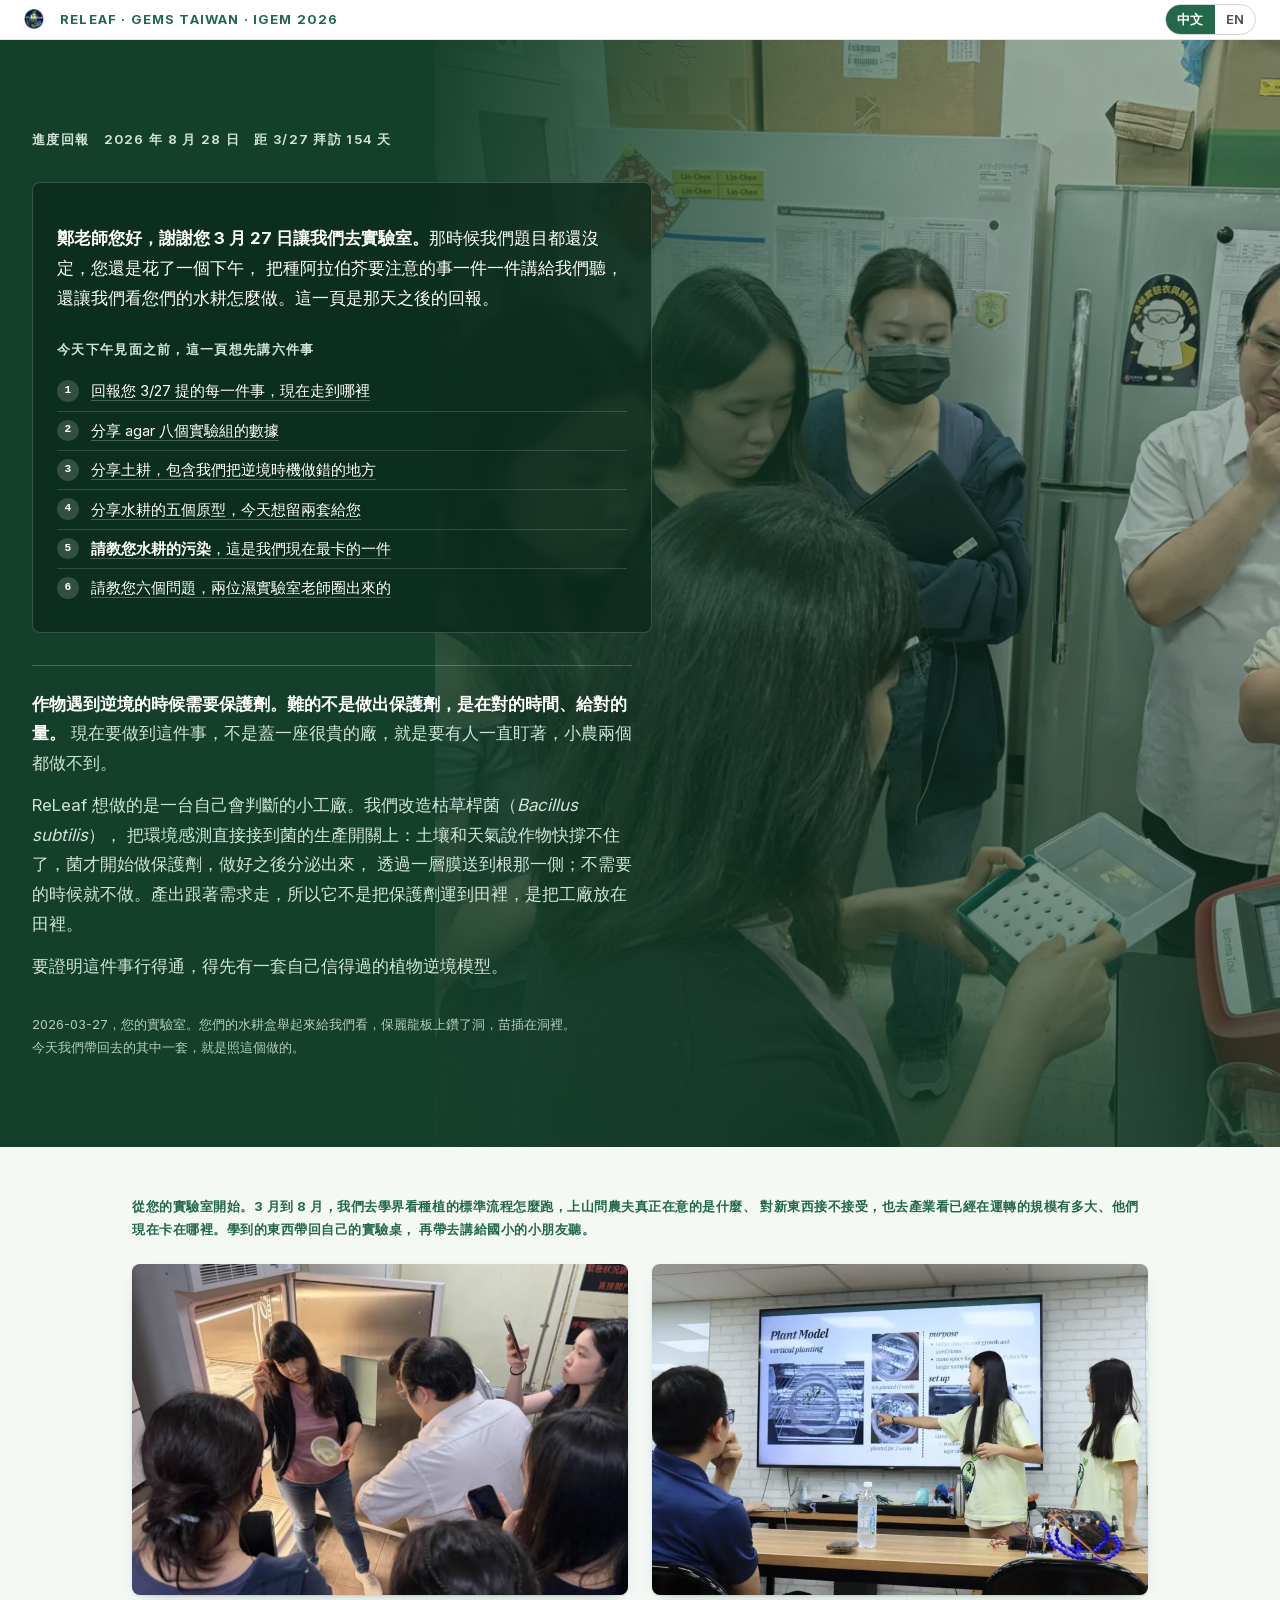
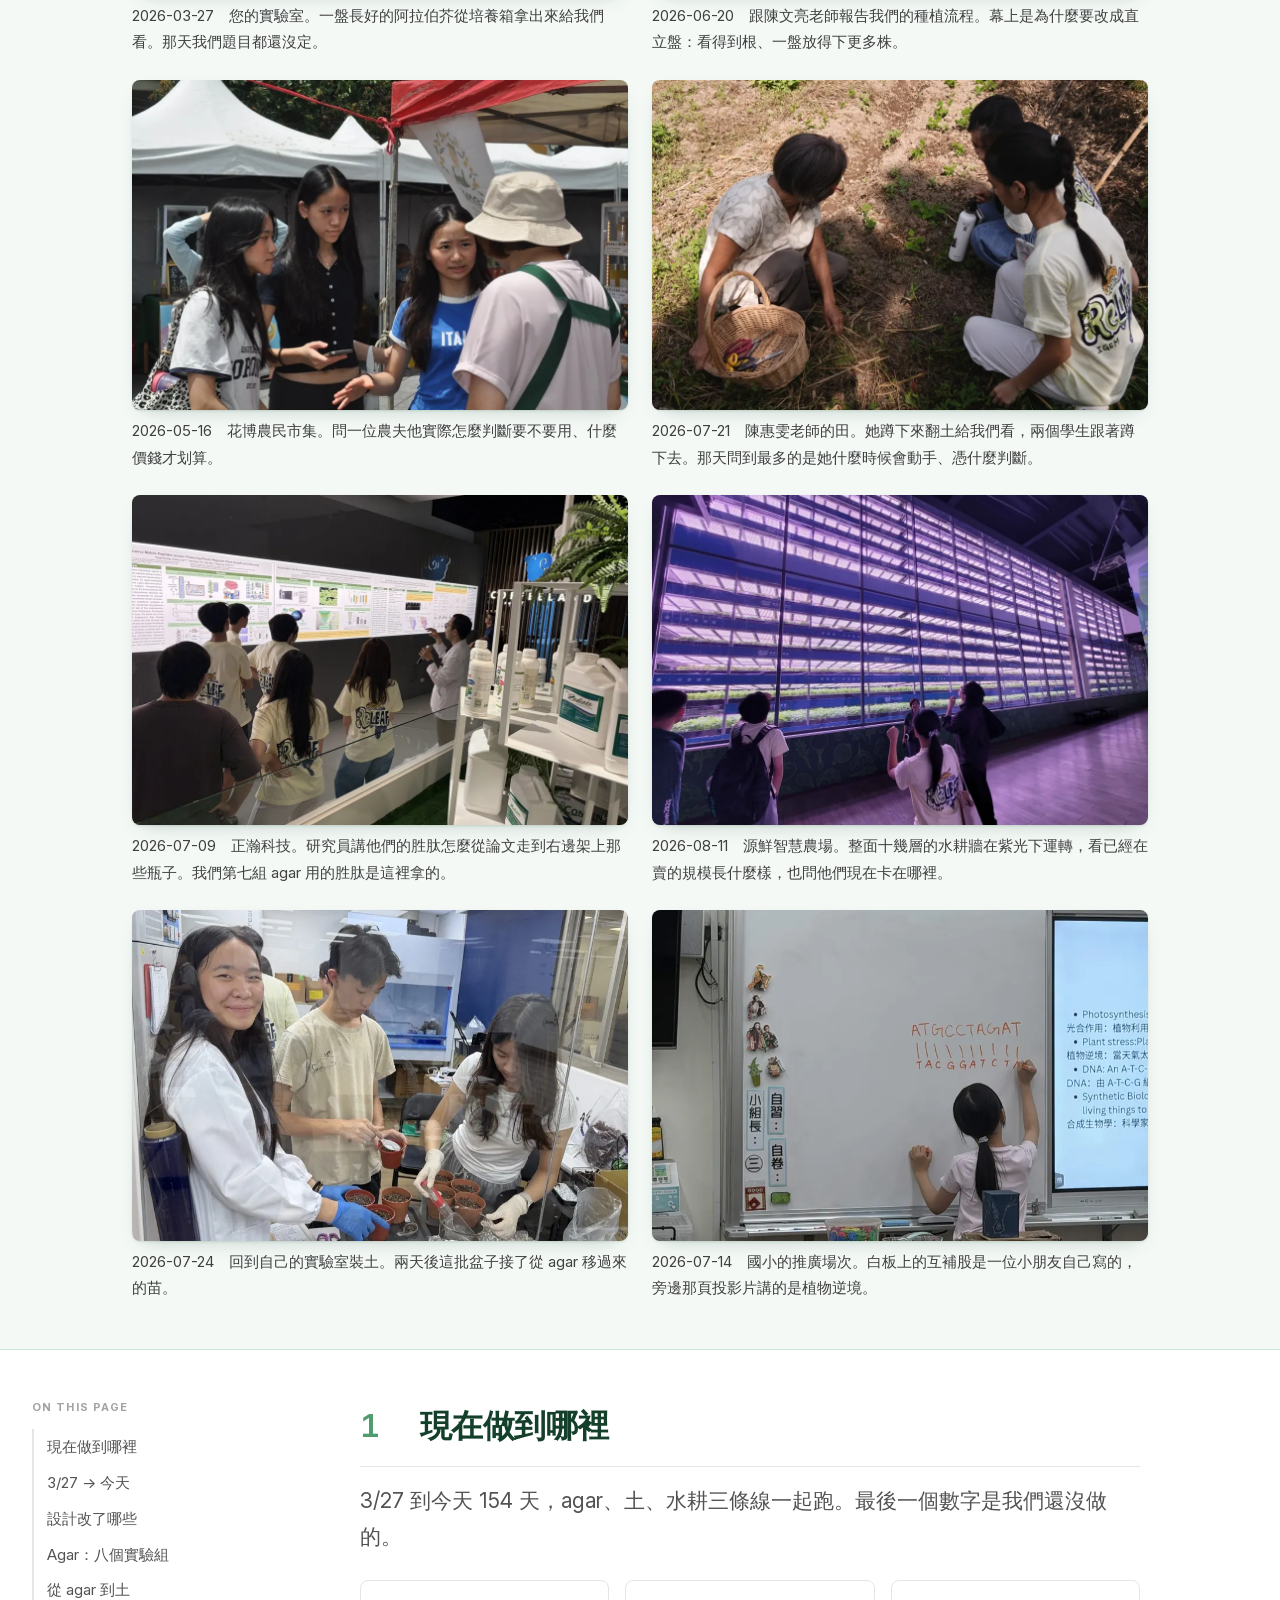
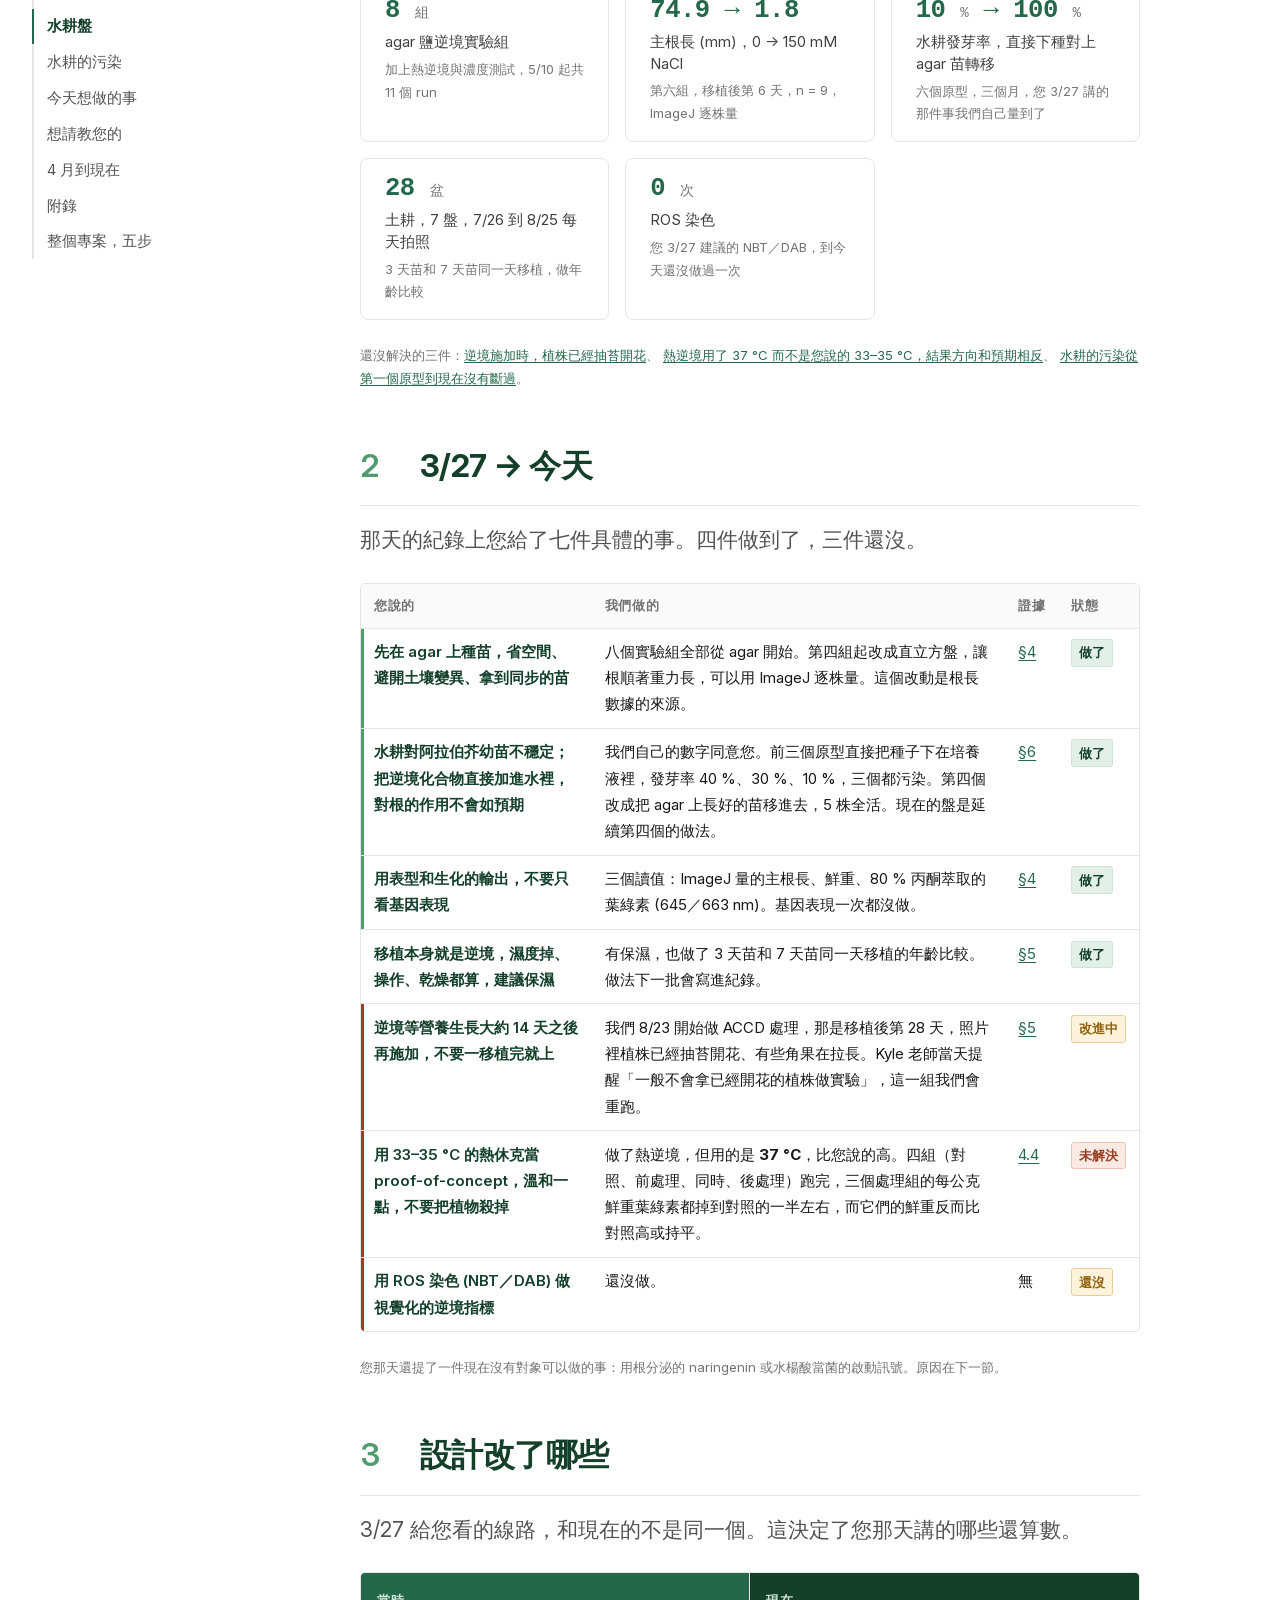
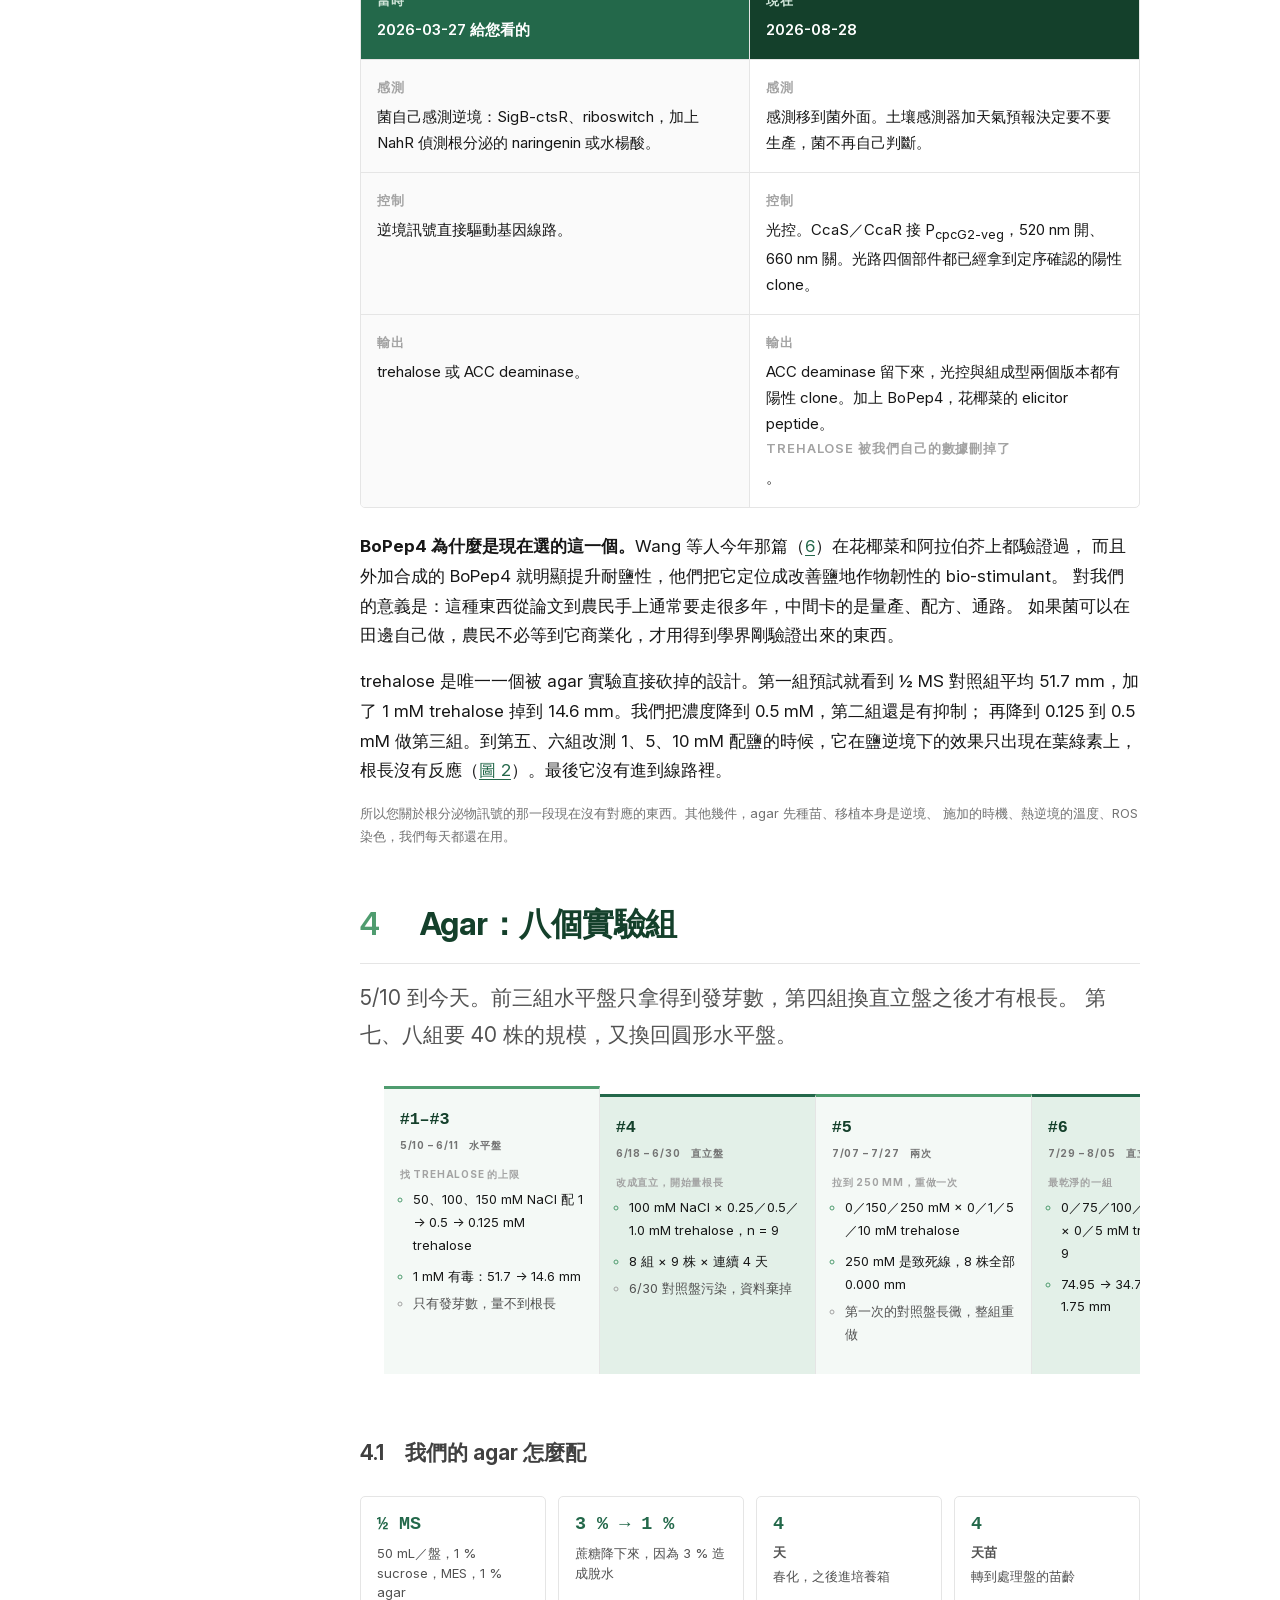
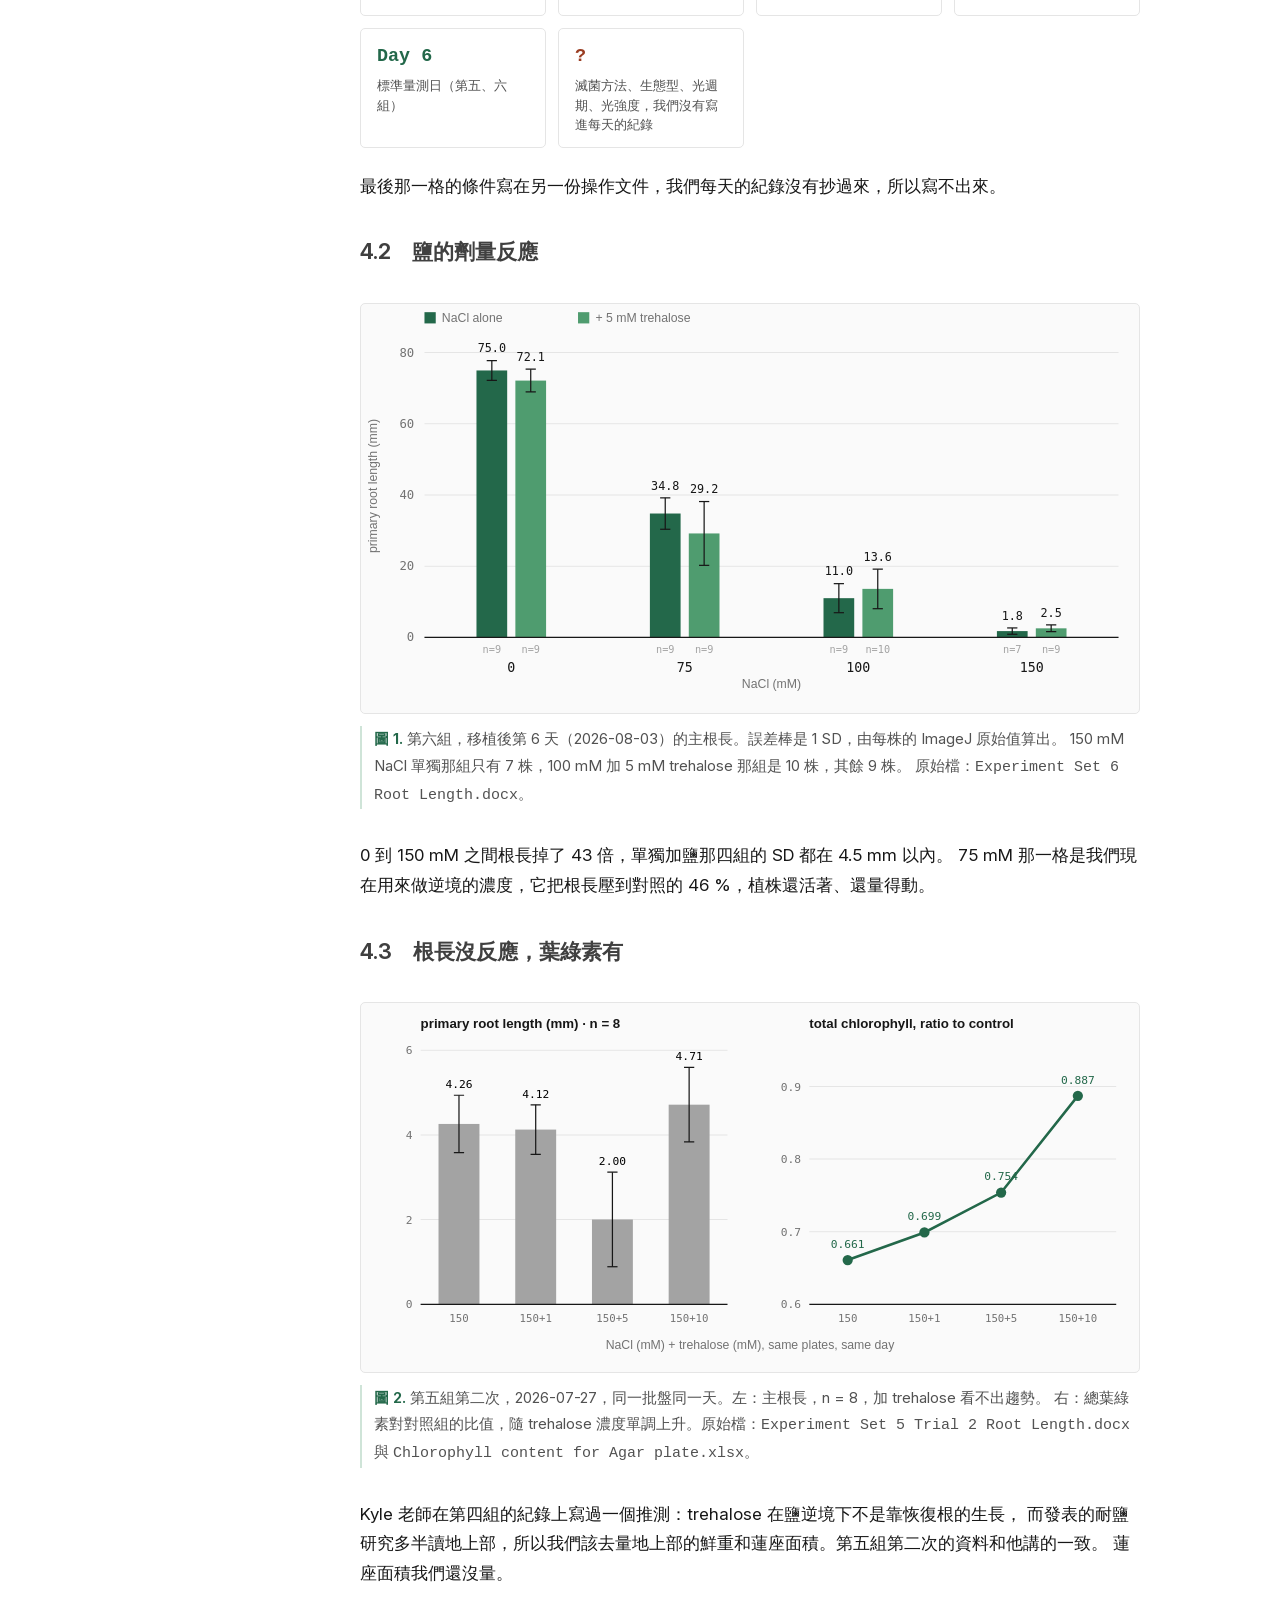
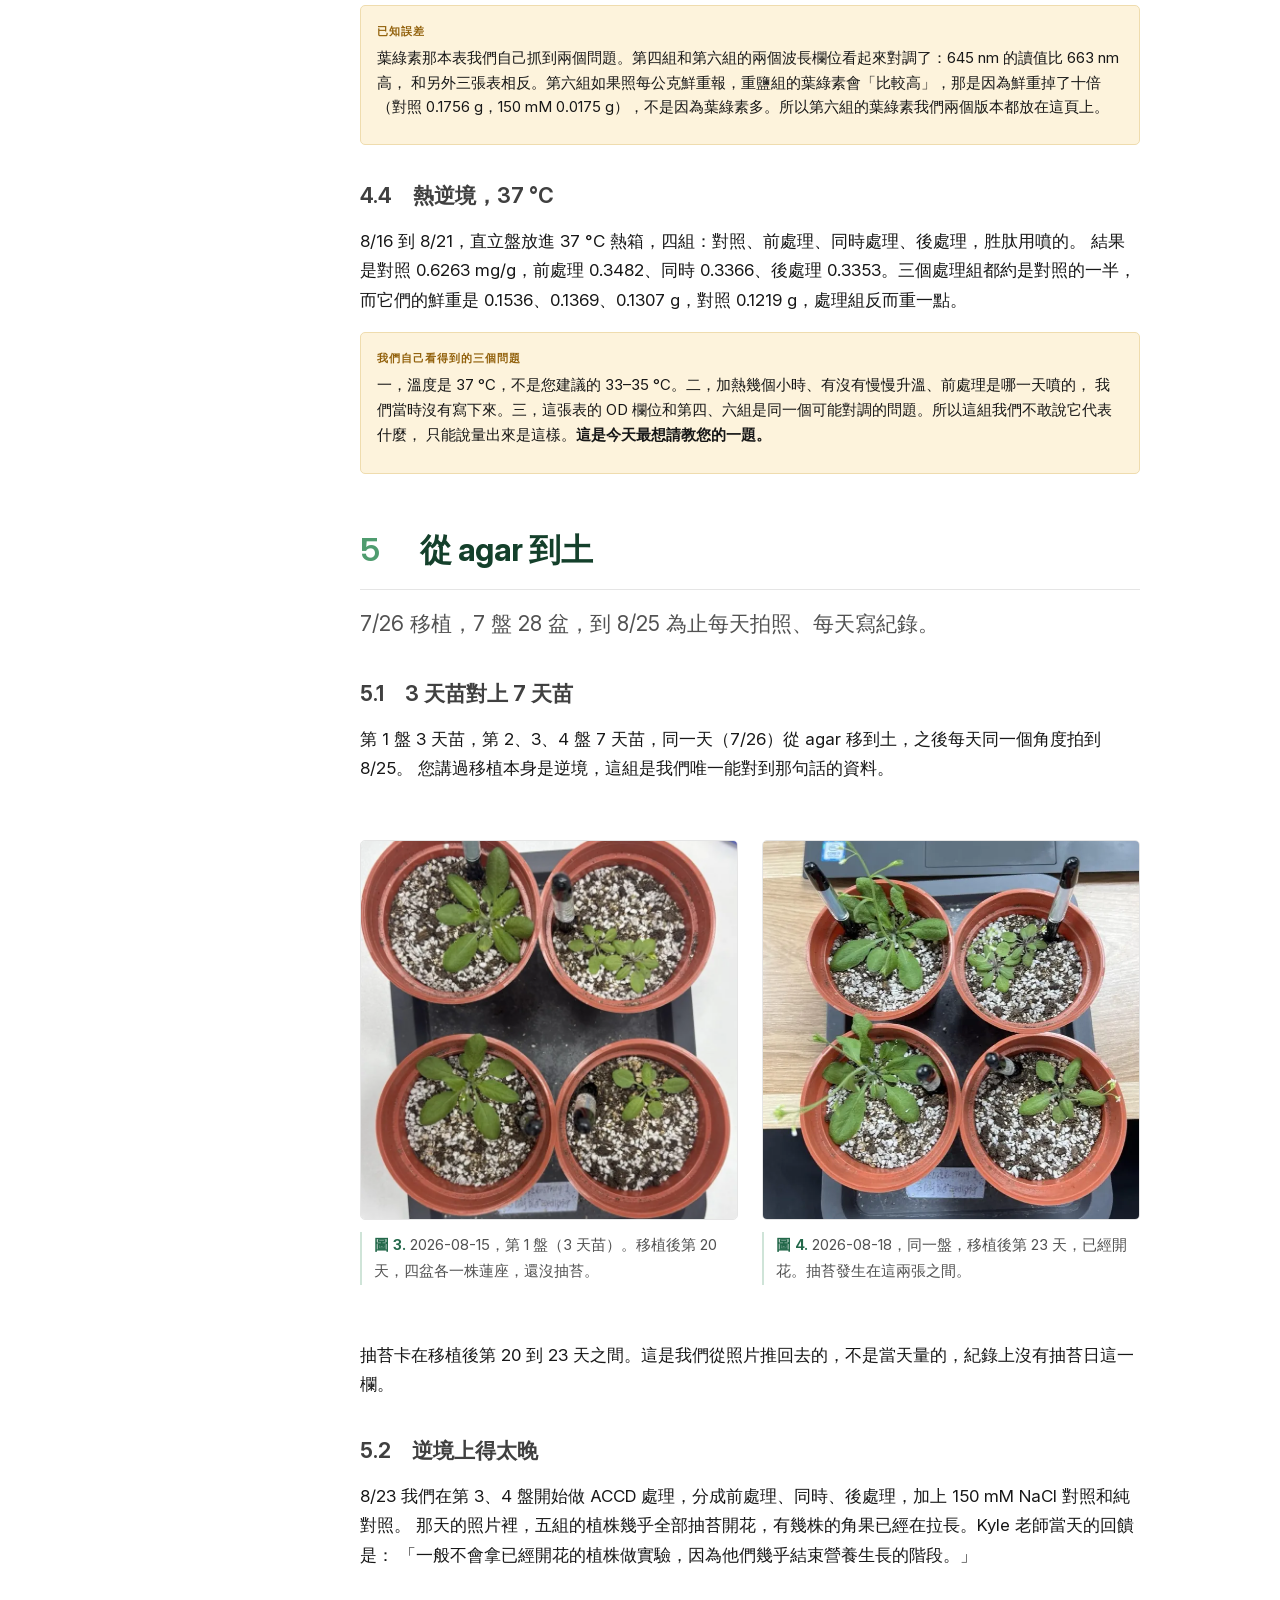
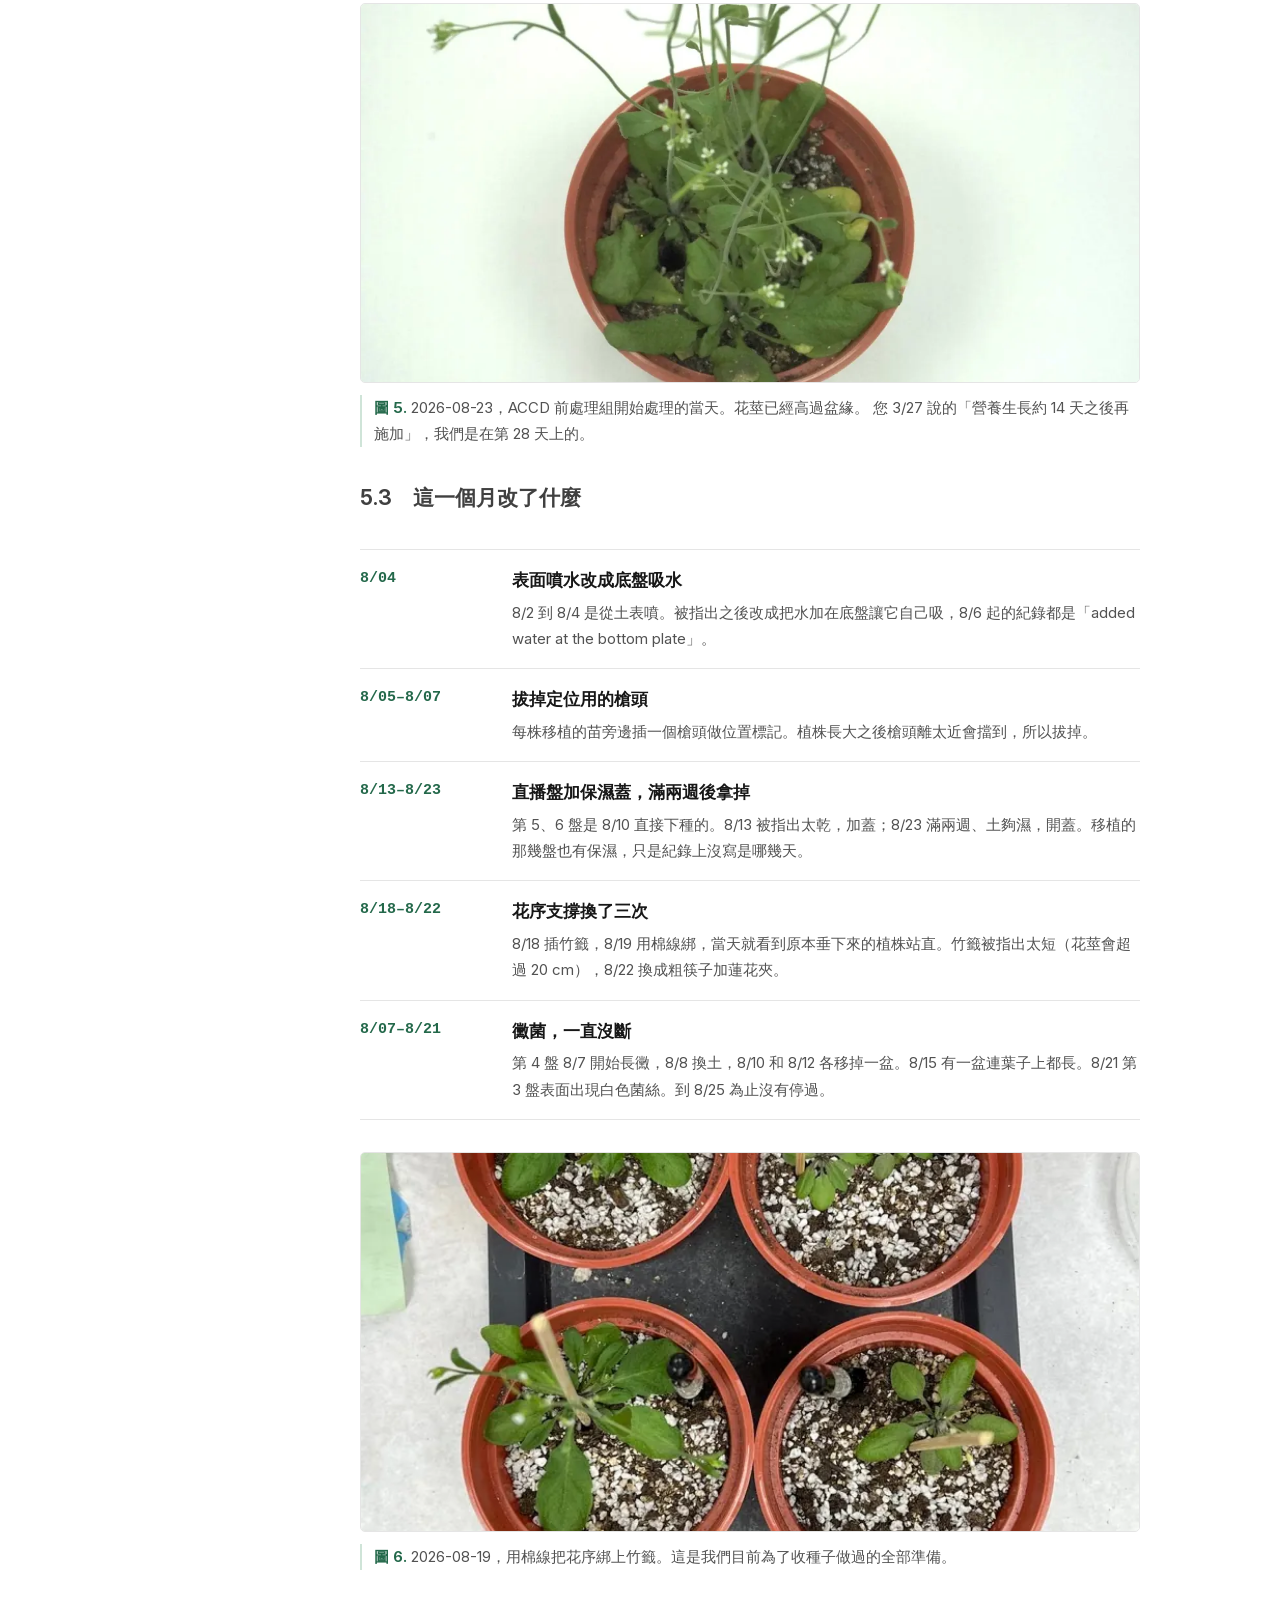
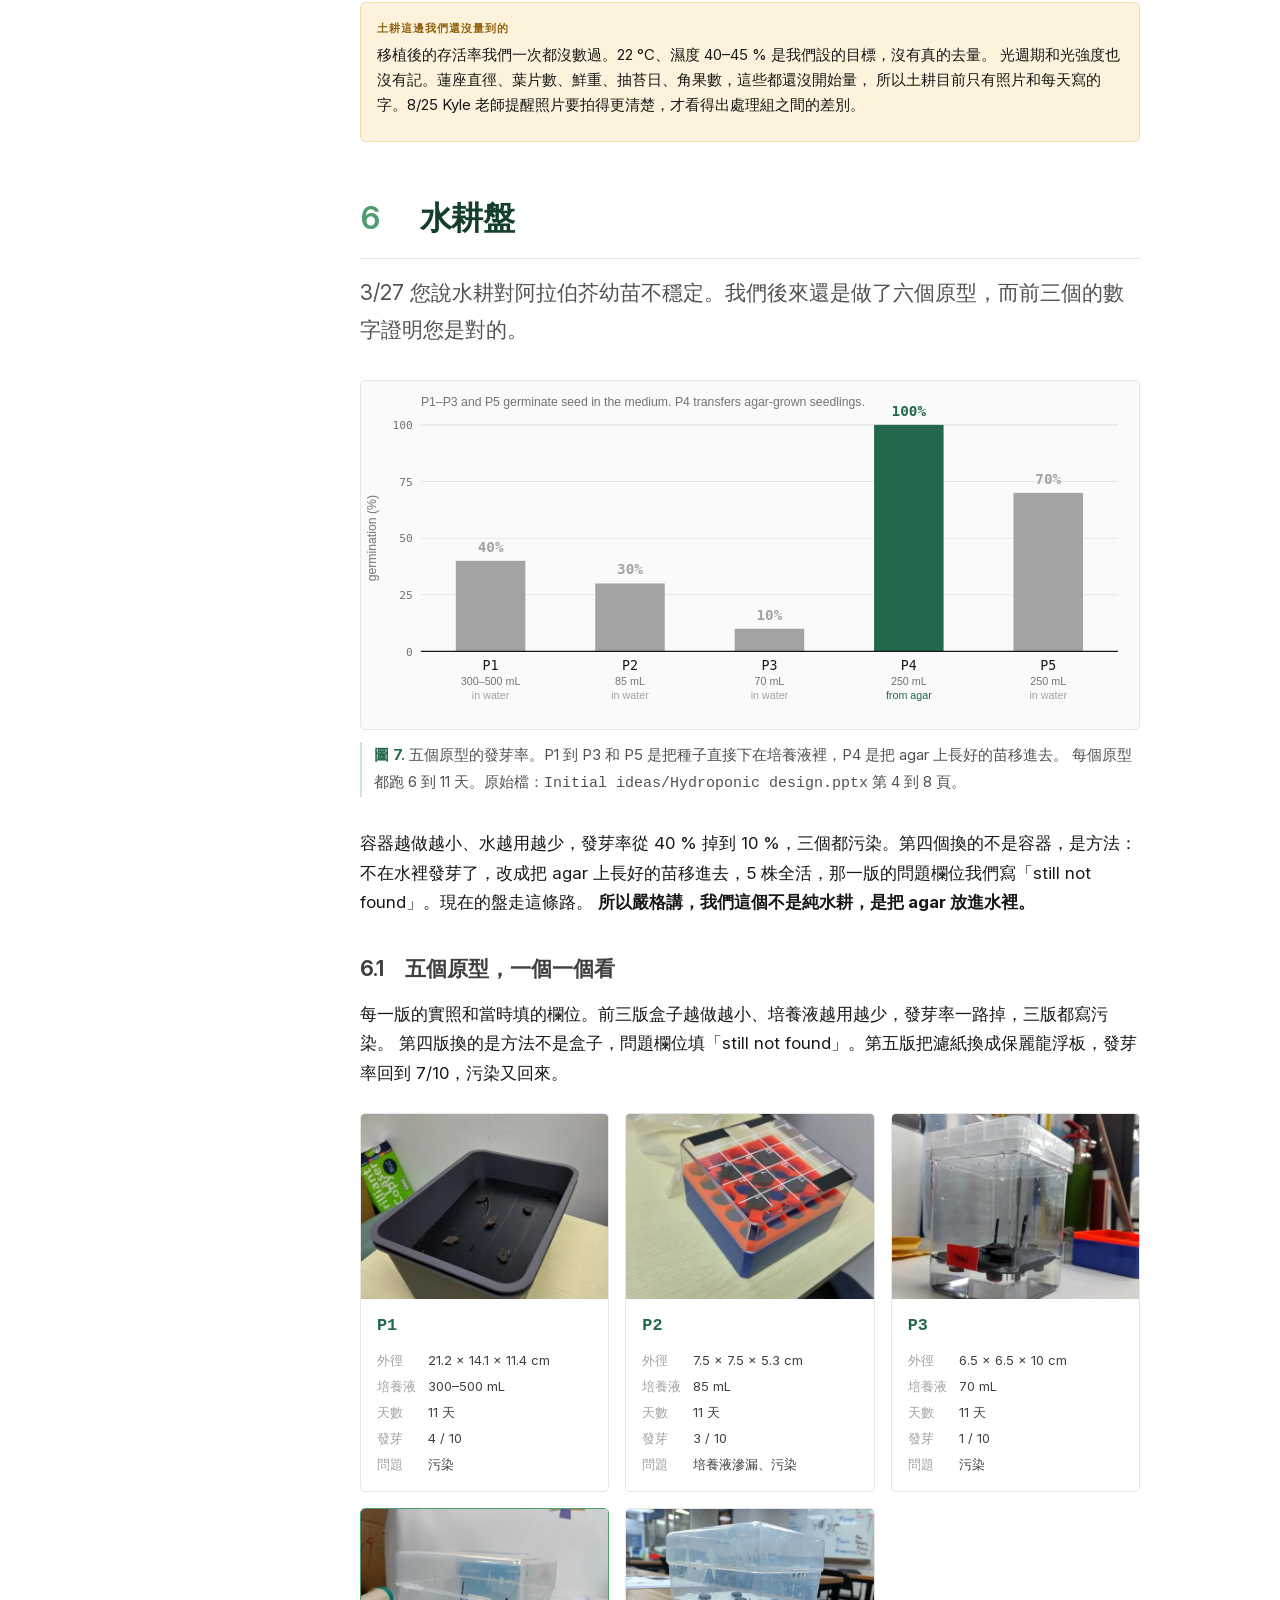
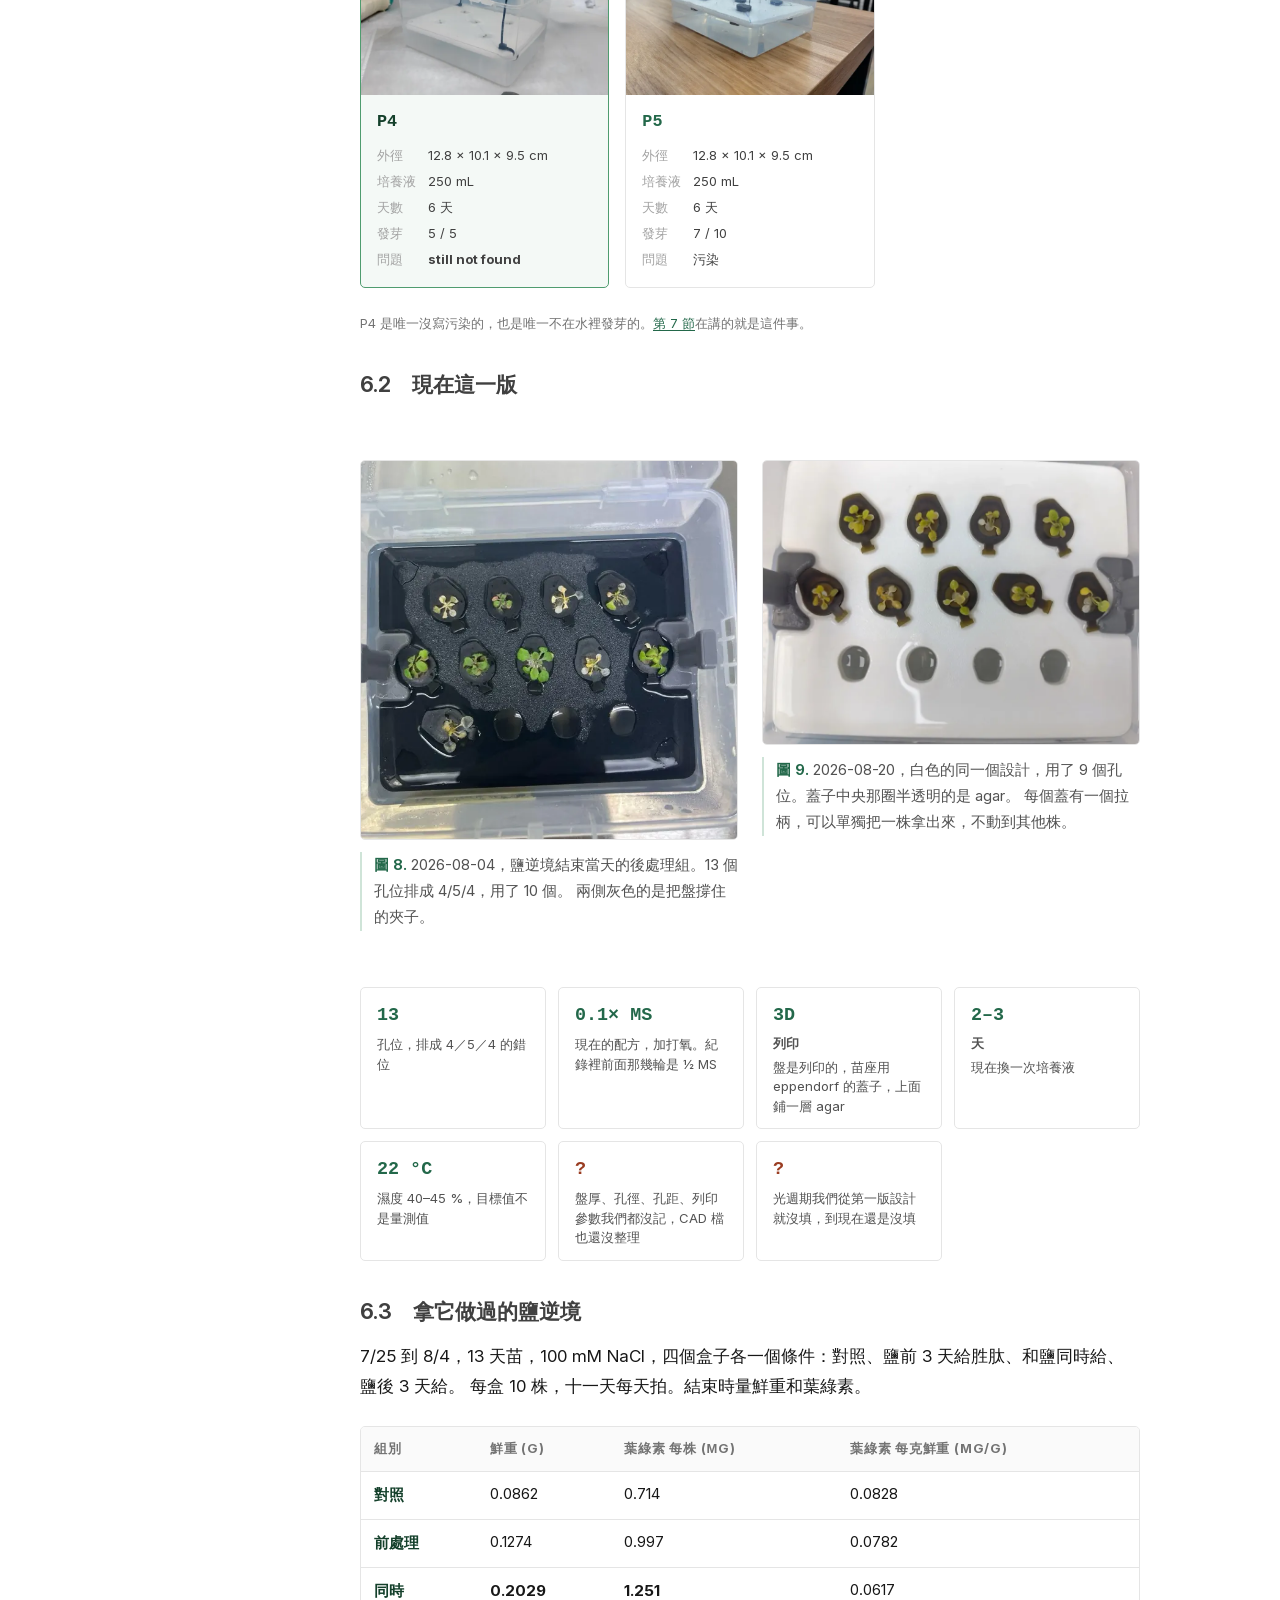
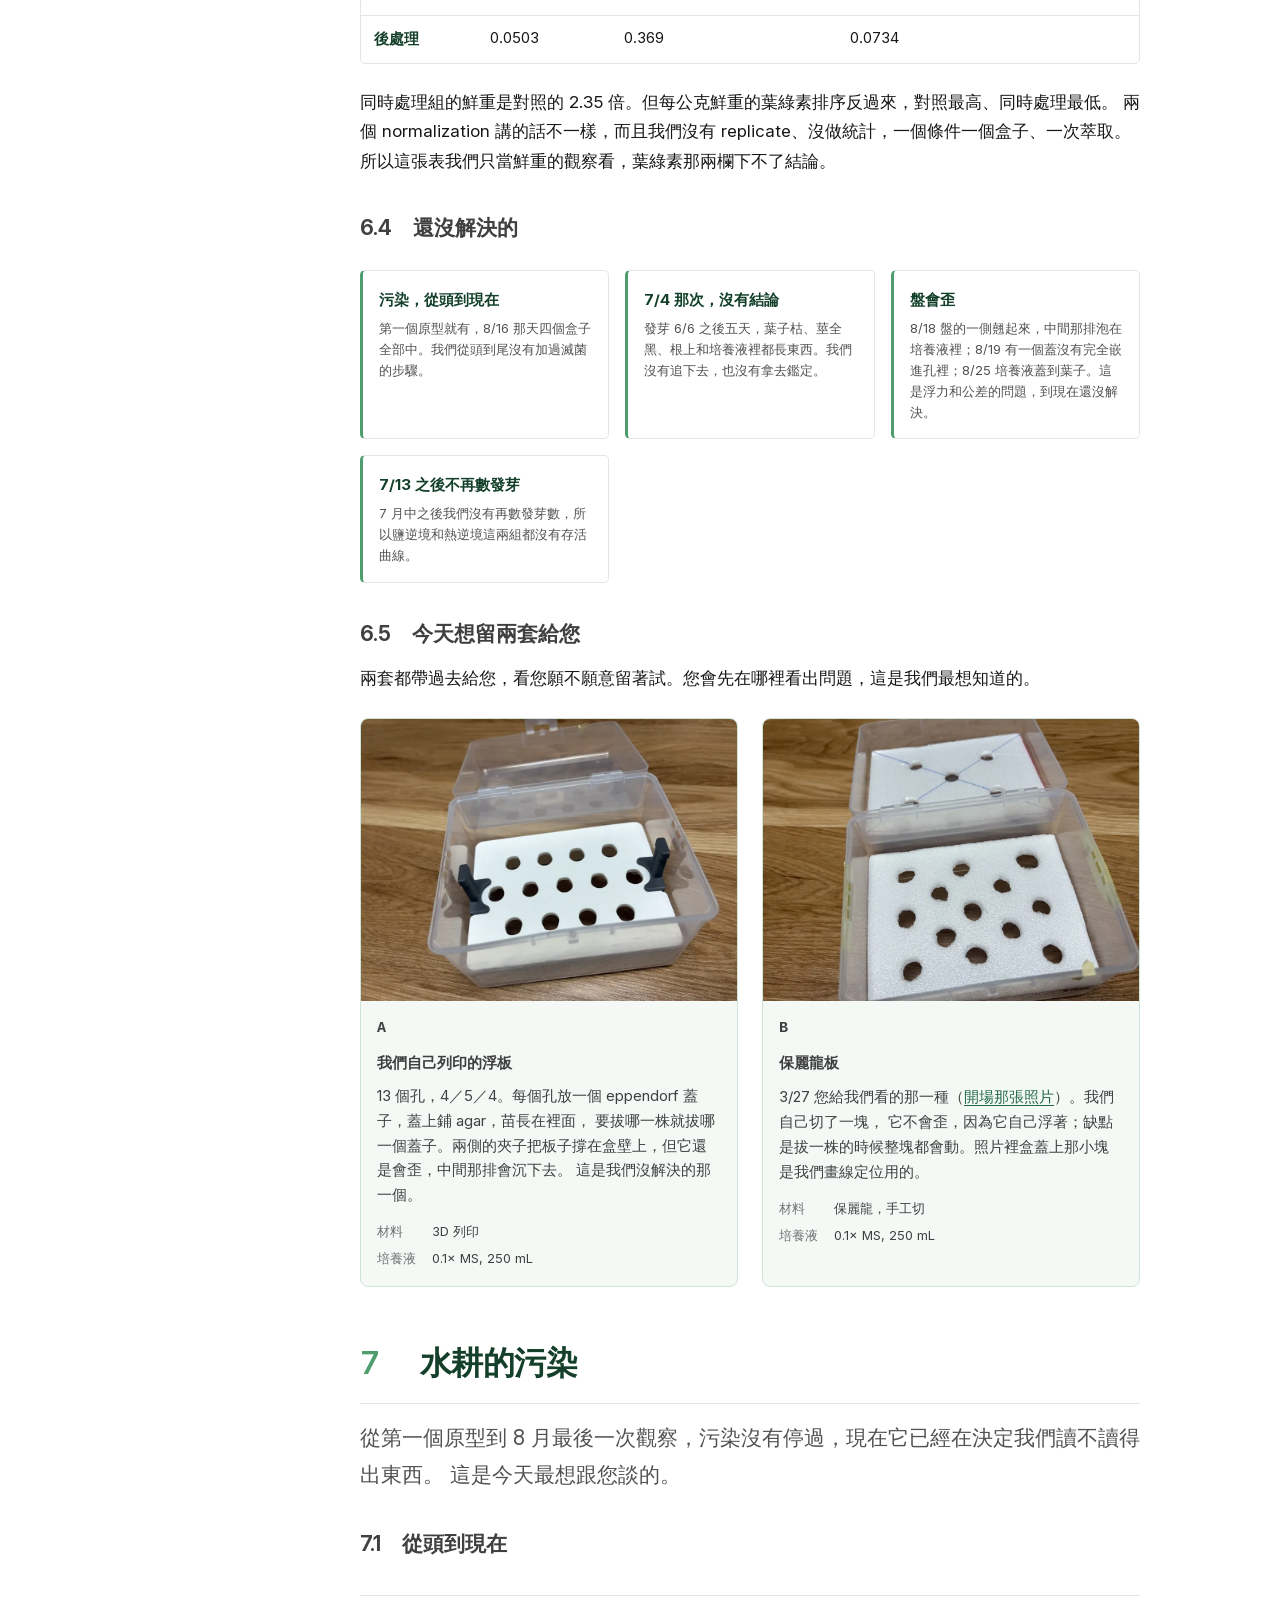
==== commit 3df59f0f: "語氣放軟，砍掉多餘的句子，補上 BoPep4 的文獻和理由 砍掉講完事實之後那些沒有再加東西的句子： - 「這個方向我們解釋不了」 - ROS 那列「沒做。從 3 月到現在一次都沒染過。」→「還沒做。" ====
--- a/index.html
+++ b/index.html
@@ -8,9 +8,9 @@
 <link rel="icon" href="assets/img/logo.png" />
 <link rel="preload" href="assets/fonts/inter-latin.woff2" as="font" type="font/woff2" crossorigin />
 <link rel="preload" as="image" imagesrcset="assets/img/0327-hydro-lesson.webp" type="image/webp" fetchpriority="high" />
-<link rel="stylesheet" href="assets/css/tokens.css?v=1787885597" />
-<link rel="stylesheet" href="assets/css/page.css?v=1787885597" />
-<link rel="stylesheet" href="assets/css/update.css?v=1787885597" />
+<link rel="stylesheet" href="assets/css/tokens.css?v=1787886380" />
+<link rel="stylesheet" href="assets/css/page.css?v=1787886380" />
+<link rel="stylesheet" href="assets/css/update.css?v=1787886380" />
 </head>
 <body>
 
@@ -225,8 +225,8 @@
     <h2><span class="sec__no">2</span><span class="zh">3/27 → 今天</span><span class="en">27 March &rarr; today</span></h2>
 
     <p class="lede">
-      <span class="zh">那天的紀錄上您給了七件具體的事。三件做到了，一件做了但沒記下來，三件沒有。</span>
-      <span class="en">Our notes carry seven concrete things. Three we did, one we did without recording it, three we did not.</span>
+      <span class="zh">那天的紀錄上您給了七件具體的事。四件做到了，三件還沒。</span>
+      <span class="en">Our notes carry seven concrete things. Four we did, three we have not.</span>
     </p>
 
     <div class="tablewrap">
@@ -260,27 +260,27 @@
           </tr>
           <tr>
             <td class="q"><span class="zh">移植本身就是逆境，濕度掉、操作、乾燥都算，建議保濕</span><span class="en">The transfer is itself a stress: the humidity drop, the handling, the drying. Hold the humidity</span></td>
-            <td><span class="zh">有保濕，也做了 3 天苗和 7 天苗同一天移植的年齡比較。可惜的是我們沒有把保濕的做法寫進每天的紀錄，回頭看說不出哪幾天蓋著、蓋多久。下一批會寫下來。</span><span class="en">We did hold the humidity, and we ran the age comparison, three-day against seven-day seedlings moved the same day. What we did not do was write the covering into the daily record, so looking back we cannot say which days were covered or for how long. We will write it down for the next batch.</span></td>
+            <td><span class="zh">有保濕，也做了 3 天苗和 7 天苗同一天移植的年齡比較。做法下一批會寫進紀錄。</span><span class="en">We held the humidity, and ran the age comparison, three-day against seven-day seedlings moved the same day. The next batch will have it written into the record.</span></td>
             <td><a href="#soil">§5</a></td>
-            <td><span class="chip chip--wip"><span class="zh">有做，沒記</span><span class="en">Done, not logged</span></span></td>
+            <td><span class="chip chip--done"><span class="zh">做了</span><span class="en">Done</span></span></td>
           </tr>
           <tr class="is-open">
             <td class="q"><span class="zh">逆境等營養生長大約 14 天之後再施加，不要一移植完就上</span><span class="en">Apply stress after about fourteen days of vegetative growth, not straight after the transfer</span></td>
-            <td><span class="zh">我們 8/23 開始做 ACCD 處理，那是移植後第 28 天，照片裡植株已經抽苔開花、有些角果在拉長。Kyle 老師當天在紀錄上寫了「一般不會拿已經開花的植株做實驗」。這一組資料的解釋空間被我們自己弄掉了。</span><span class="en">We started the ACCD treatment on 23 August, day 28 after transfer. The photographs from that day show plants already bolted and flowering, some with siliques elongating. Kyle wrote it into the log the same day: you do not normally run experiments on plants that have already flowered. We took away our own ability to interpret that set.</span></td>
+            <td><span class="zh">我們 8/23 開始做 ACCD 處理，那是移植後第 28 天，照片裡植株已經抽苔開花、有些角果在拉長。Kyle 老師當天提醒「一般不會拿已經開花的植株做實驗」，這一組我們會重跑。</span><span class="en">We started the ACCD treatment on 23 August, day 28 after transfer. The photographs from that day show plants already bolted and flowering, some with siliques elongating. Kyle flagged it the same day: you do not normally run experiments on plants that have already flowered. We will rerun this set.</span></td>
             <td><a href="#soil">§5</a></td>
-            <td><span class="chip chip--open"><span class="zh">我們做錯了</span><span class="en">We got this wrong</span></span></td>
+            <td><span class="chip chip--wip"><span class="zh">改進中</span><span class="en">Being fixed</span></span></td>
           </tr>
           <tr class="is-open">
             <td class="q"><span class="zh">用 33–35 °C 的熱休克當 proof-of-concept，溫和一點，不要把植物殺掉</span><span class="en">Use a 33 to 35 °C heat shock as the proof of concept, moderate enough not to kill them</span></td>
-            <td><span class="zh">做了熱逆境，但用的是 <b>37 °C</b>，比您說的高。四組（對照、前處理、同時、後處理）跑完，三個處理組的每公克鮮重葉綠素都掉到對照的一半左右，而它們的鮮重反而比對照高或持平。這個方向我們解釋不了。</span><span class="en">We ran heat, at <b>37 °C</b>, above what you suggested. Across four groups (control, pre-, co- and post-treatment) all three treated groups came out at roughly half the control&rsquo;s chlorophyll per gram fresh weight, while their fresh weights were equal or higher. We cannot explain that direction.</span></td>
+            <td><span class="zh">做了熱逆境，但用的是 <b>37 °C</b>，比您說的高。四組（對照、前處理、同時、後處理）跑完，三個處理組的每公克鮮重葉綠素都掉到對照的一半左右，而它們的鮮重反而比對照高或持平。</span><span class="en">We ran heat, at <b>37 °C</b>, above what you suggested. Across four groups (control, pre-, co- and post-treatment) all three treated groups came out at roughly half the control&rsquo;s chlorophyll per gram fresh weight, while their fresh weights were equal or higher.</span></td>
             <td><a href="#heat">4.4</a></td>
             <td><span class="chip chip--open"><span class="zh">未解決</span><span class="en">Unresolved</span></span></td>
           </tr>
           <tr class="is-open">
             <td class="q"><span class="zh">用 ROS 染色 (NBT／DAB) 做視覺化的逆境指標</span><span class="en">Use ROS staining, NBT or DAB, for a visible stress readout</span></td>
-            <td><span class="zh">沒做。從 3 月到現在一次都沒染過。</span><span class="en">Not done. We have not run a single stain since March.</span></td>
+            <td><span class="zh">還沒做。</span><span class="en">Not yet.</span></td>
             <td><span class="zh">無</span><span class="en">none</span></td>
-            <td><span class="chip chip--open"><span class="zh">沒做</span><span class="en">Not done</span></span></td>
+            <td><span class="chip chip--wip"><span class="zh">還沒</span><span class="en">Not yet</span></span></td>
           </tr>
         </tbody>
       </table>
@@ -334,10 +334,22 @@
       </div>
     </div>
 
+    <p class="zh"><b>BoPep4 為什麼是現在選的這一個。</b>Wang 等人今年那篇（<a href="#r6">6</a>）在花椰菜和阿拉伯芥上都驗證過，
+    而且外加合成的 BoPep4 就明顯提升耐鹽性，他們把它定位成改善鹽地作物韌性的 bio-stimulant。
+    對我們的意義是：這種東西從論文到農民手上通常要走很多年，中間卡的是量產、配方、通路。
+    如果菌可以在田邊自己做，農民不必等到它商業化，才用得到學界剛驗證出來的東西。</p>
+
     <p class="zh">trehalose 是唯一一個被 agar 實驗直接砍掉的設計。第一組預試就看到
     ½ MS 對照組平均 51.7 mm，加了 1 mM trehalose 掉到 14.6 mm。我們把濃度降到 0.5 mM，第二組還是有抑制；
     再降到 0.125 到 0.5 mM 做第三組。到第五、六組改測 1、5、10 mM 配鹽的時候，它在鹽逆境下的效果只出現在葉綠素上，
     根長沒有反應（<a href="#tre">圖 2</a>）。最後它沒有進到線路裡。</p>
+    <p class="en"><b>Why BoPep4 is the one we picked.</b> Wang <i>et al.</i> this year (<a href="#r6">6</a>) validated
+    it in both broccoli and <i>Arabidopsis</i>, and applying synthetic BoPep4 from outside markedly improved salt
+    tolerance; they put it forward as a bio-stimulant for crop resilience in saline soils. What that means for us: a
+    result like this usually takes years to reach a grower, and what holds it up is manufacturing, formulation and
+    distribution. If the bacteria can make it at the edge of the field, a grower does not have to wait for it to be
+    commercialised before using something the literature has just verified.</p>
+
     <p class="en">Trehalose is the one design element the agar work deleted outright.
     The first pre-test already showed it: ½ MS control averaged 51.7 mm, and 1 mM trehalose brought that down to 14.6 mm.
     We dropped to 0.5 mM and set 2 still showed inhibition, then ran 0.125 to 0.5 mM as set 3. By sets 5 and 6, testing
@@ -647,11 +659,11 @@
       <b><span class="zh">土耕這邊我們還沒量到的</span><span class="en">What we have not measured on the soil side</span></b>
       <p class="zh">移植後的存活率我們一次都沒數過。22 °C、濕度 40–45 % 是我們設的目標，沒有真的去量。
       光週期和光強度也沒有記。蓮座直徑、葉片數、鮮重、抽苔日、角果數，這些都還沒開始量，
-      所以土耕目前只有照片和每天寫的字。8/25 Kyle 老師說照片拍不夠清楚，看不出處理組之間的差別，這點我們同意。</span>
+      所以土耕目前只有照片和每天寫的字。8/25 Kyle 老師提醒照片要拍得更清楚，才看得出處理組之間的差別。</span>
       <p class="en">Survival after transfer was never counted. The 22 °C and 40 to 45 % humidity are targets written on a
       slide, not logged readings. Photoperiod and light intensity are not recorded. No rosette diameter, leaf count,
       fresh weight, bolting date or silique count exists. The whole line is photographs and prose. On 25 August Kyle
-      noted the photographs do not show the leaves clearly enough to compare treatments, and we agree.</p>
+      asked for clearer photographs, so the treatments can be compared.</p>
     </div>
   </section>
 
@@ -1160,13 +1172,13 @@
       <p class="qcard__q en">For the soil salt stress with ACCD, is our protocol and its timing right?</p>
       <p class="qcard__ctx zh">現在的做法：第 3、4 盤，分成前處理、同時、後處理，加上 150 mM NaCl 對照和純對照。
       鹽用澆灌的，protectant 另外加。8/23 開始，那是移植後第 28 天，
-      而那天的照片裡植株已經抽苔開花（<a href="#soil">5.2</a>）。這一點我們知道做錯了。</p>
+      而那天的照片裡植株已經抽苔開花（<a href="#soil">5.2</a>），這個時間點我們會調整。</p>
       <p class="qcard__ctx zh">想請教兩件：一是鹽水澆灌和加 protectant 的先後與間隔，現在各差 3 天，這個間距合不合理；
       二是重跑的話，苗齡該抓在哪裡。您 3/27 說營養生長約 14 天之後，我們想確認在土裡是從移植那天算還是從發芽算。</p>
       <p class="qcard__ctx en">What we do now: trays 3 and 4, split into pre-, co- and post-treatment with a 150 mM NaCl
       control and a plain control. The salt goes on as a drench and the protectant separately. We started on 23 August,
       day 28 after transfer, and the photographs from that day show plants already bolted
-      (<a href="#soil">5.2</a>). We know that part was wrong.</p>
+      (<a href="#soil">5.2</a>), and we will move that timing.</p>
       <p class="qcard__ctx en">Two things we would like to ask. First, the order and gap between the salt drench and
       the protectant, which is three days either side at the moment: is that spacing sensible? Second, if we rerun it,
       what seedling age to aim for. You said about fourteen days of vegetative growth; we want to check whether that is
@@ -1289,6 +1301,7 @@
         <li>Hontzeas, N., Zoidakis, J., Glick, B.R., &amp; Abu-Omar, M.M. (2004). Expression and characterization of 1-aminocyclopropane-1-carboxylate deaminase from the rhizobacterium <i>Pseudomonas putida</i> UW4. <i>Biochimica et Biophysica Acta</i> 1703(1): 11&ndash;19. <span class="note"><span class="zh">（K<sub>M</sub>、k<sub>cat</sub>、pH 最適值的來源）</span><span class="en">(source of K<sub>M</sub>, k<sub>cat</sub> and the pH optimum)</span></span></li>
         <li>Glick, B.R. (2014). Bacteria with ACC deaminase can promote plant growth and help to feed the world. <i>Microbiological Research</i> 169(1): 30&ndash;39.</li>
         <li>Wang, X. <i>et al.</i> (2022). BoPEP4, a C-terminally encoded plant elicitor peptide from broccoli, plays a role in salinity stress tolerance. <i>International Journal of Molecular Sciences</i> 23(6): 3123.</li>
+        <li id="r6">Wang, X. <i>et al.</i> (2025). <i>Plant Science</i> 112954. <a href="https://doi.org/10.1016/j.plantsci.2025.112954">doi.org/10.1016/j.plantsci.2025.112954</a> <span class="note"><span class="zh">（在花椰菜和阿拉伯芥上都驗證，外加合成 BoPep4 明顯提升耐鹽性）</span><span class="en">(validated in both broccoli and <i>Arabidopsis</i>; exogenous synthetic BoPep4 markedly enhanced salt tolerance)</span></span></li>
         <li>Tang, J. <i>et al.</i> (2015). Structural basis for recognition of an endogenous peptide by the plant receptor kinase PEPR1. <i>Cell Research</i> 25: 110&ndash;120.</li>
         <li>Lichtenthaler, H.K. (1987). Chlorophylls and carotenoids: pigments of photosynthetic biomembranes. <i>Methods in Enzymology</i> 148: 350&ndash;382. <span class="note"><span class="zh">（8.02／20.20 係數）</span><span class="en">(the 8.02 and 20.20 coefficients)</span></span></li>
       </ol>
@@ -1363,6 +1376,6 @@
   <figcaption></figcaption>
 </div>
 
-<script src="assets/js/update.js?v=1787885597"></script>
+<script src="assets/js/update.js?v=1787886380"></script>
 </body>
 </html>
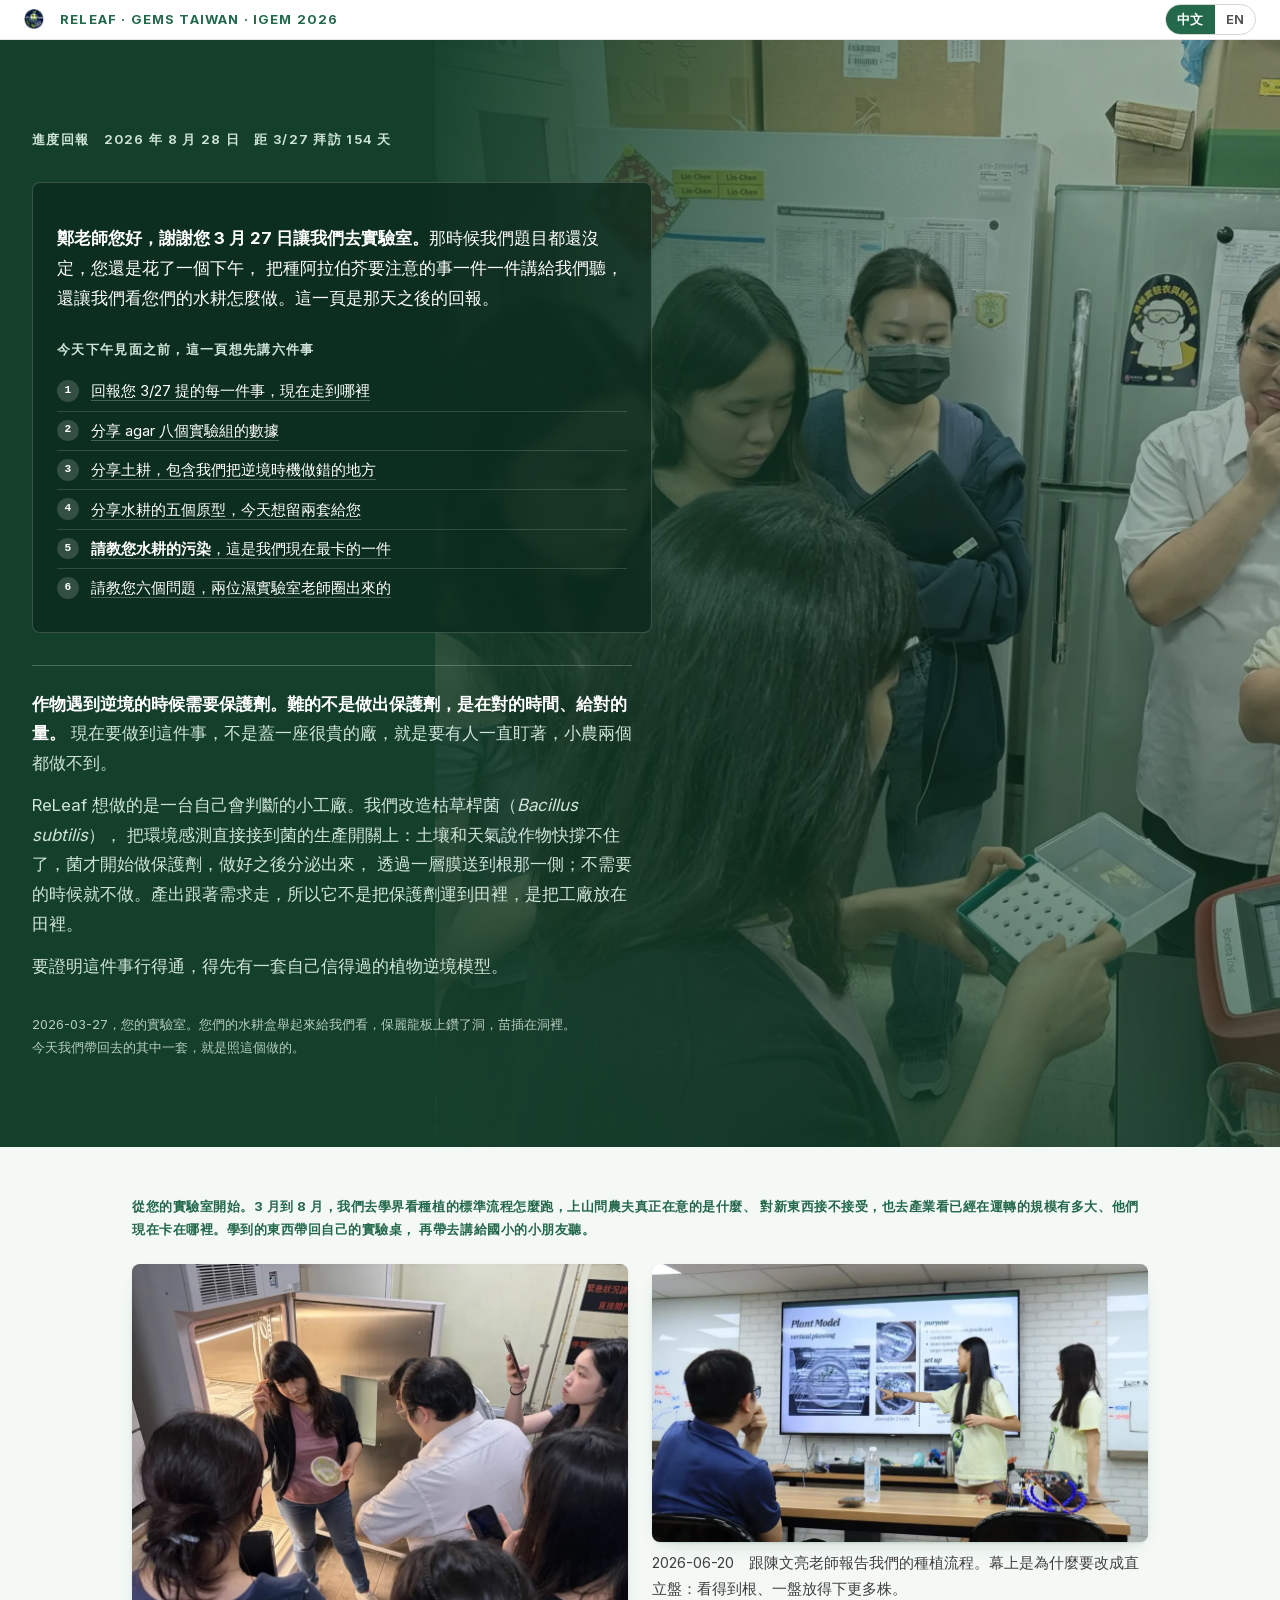
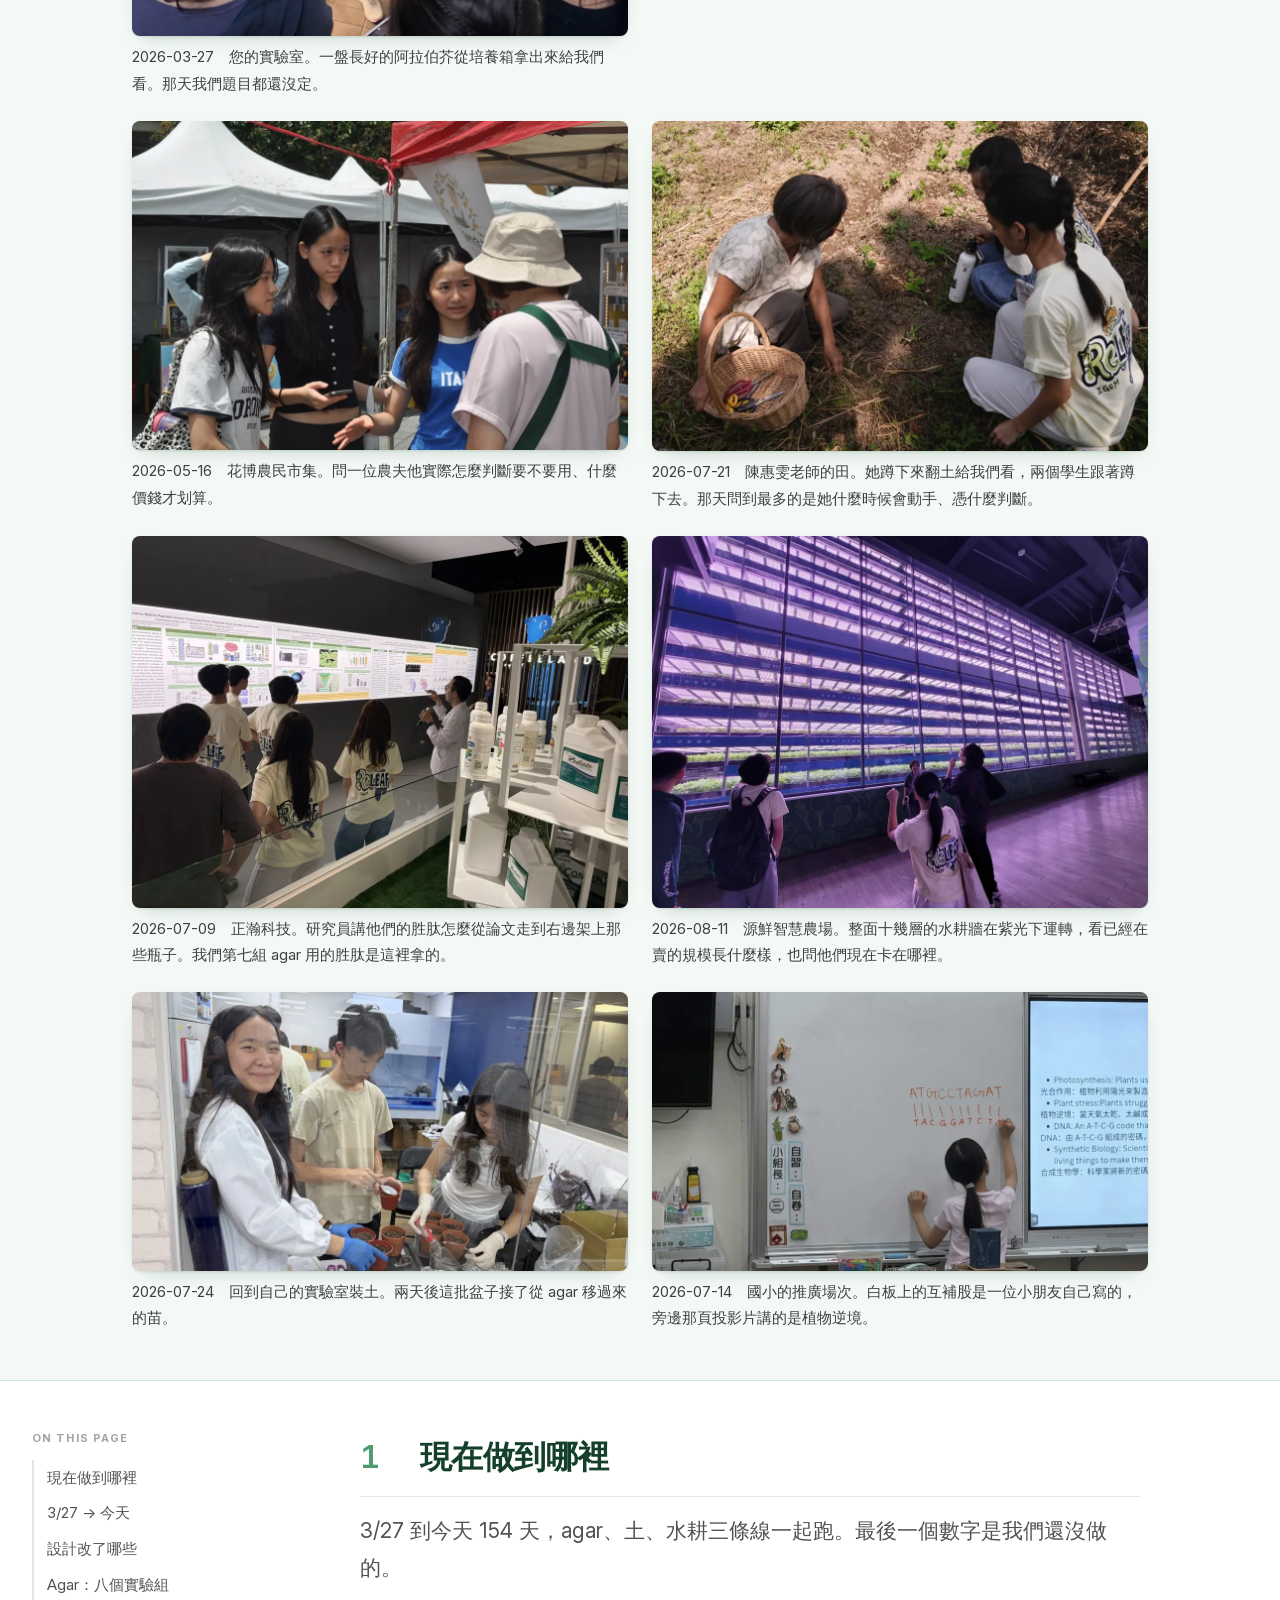
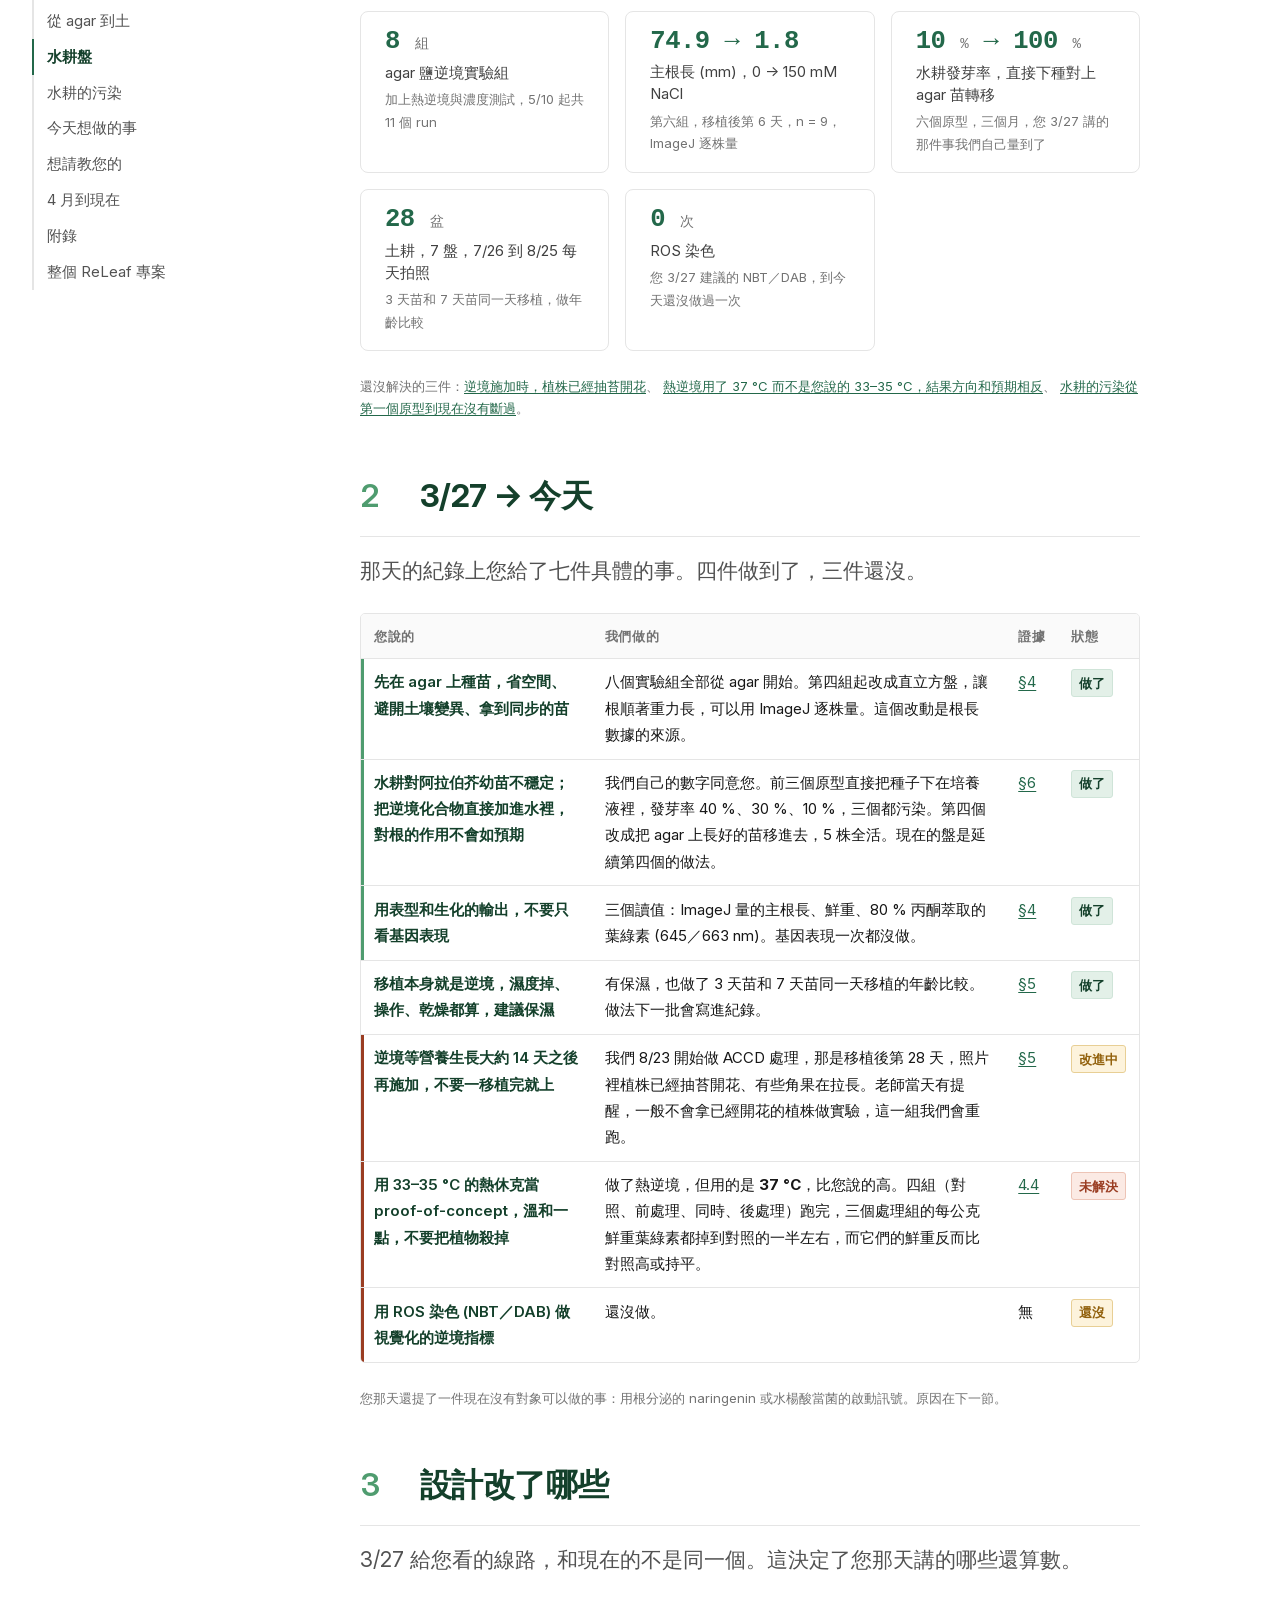
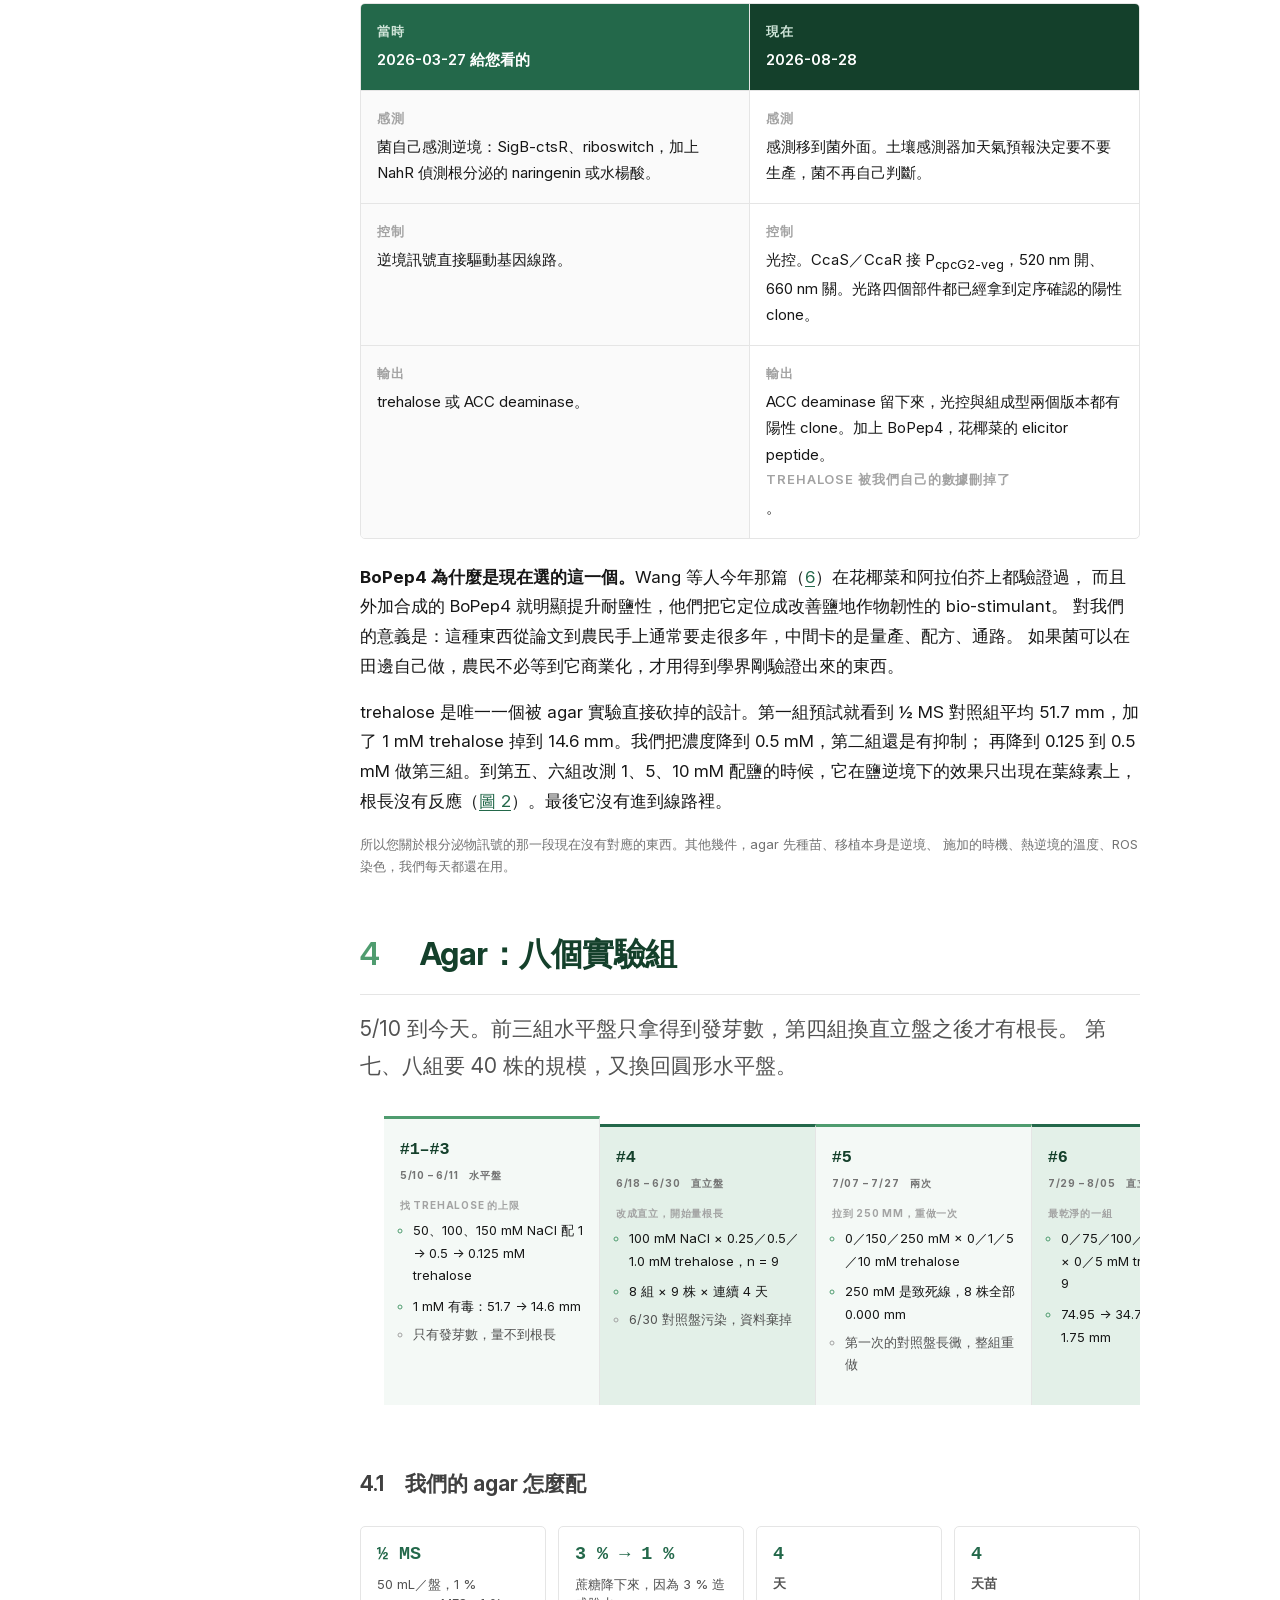
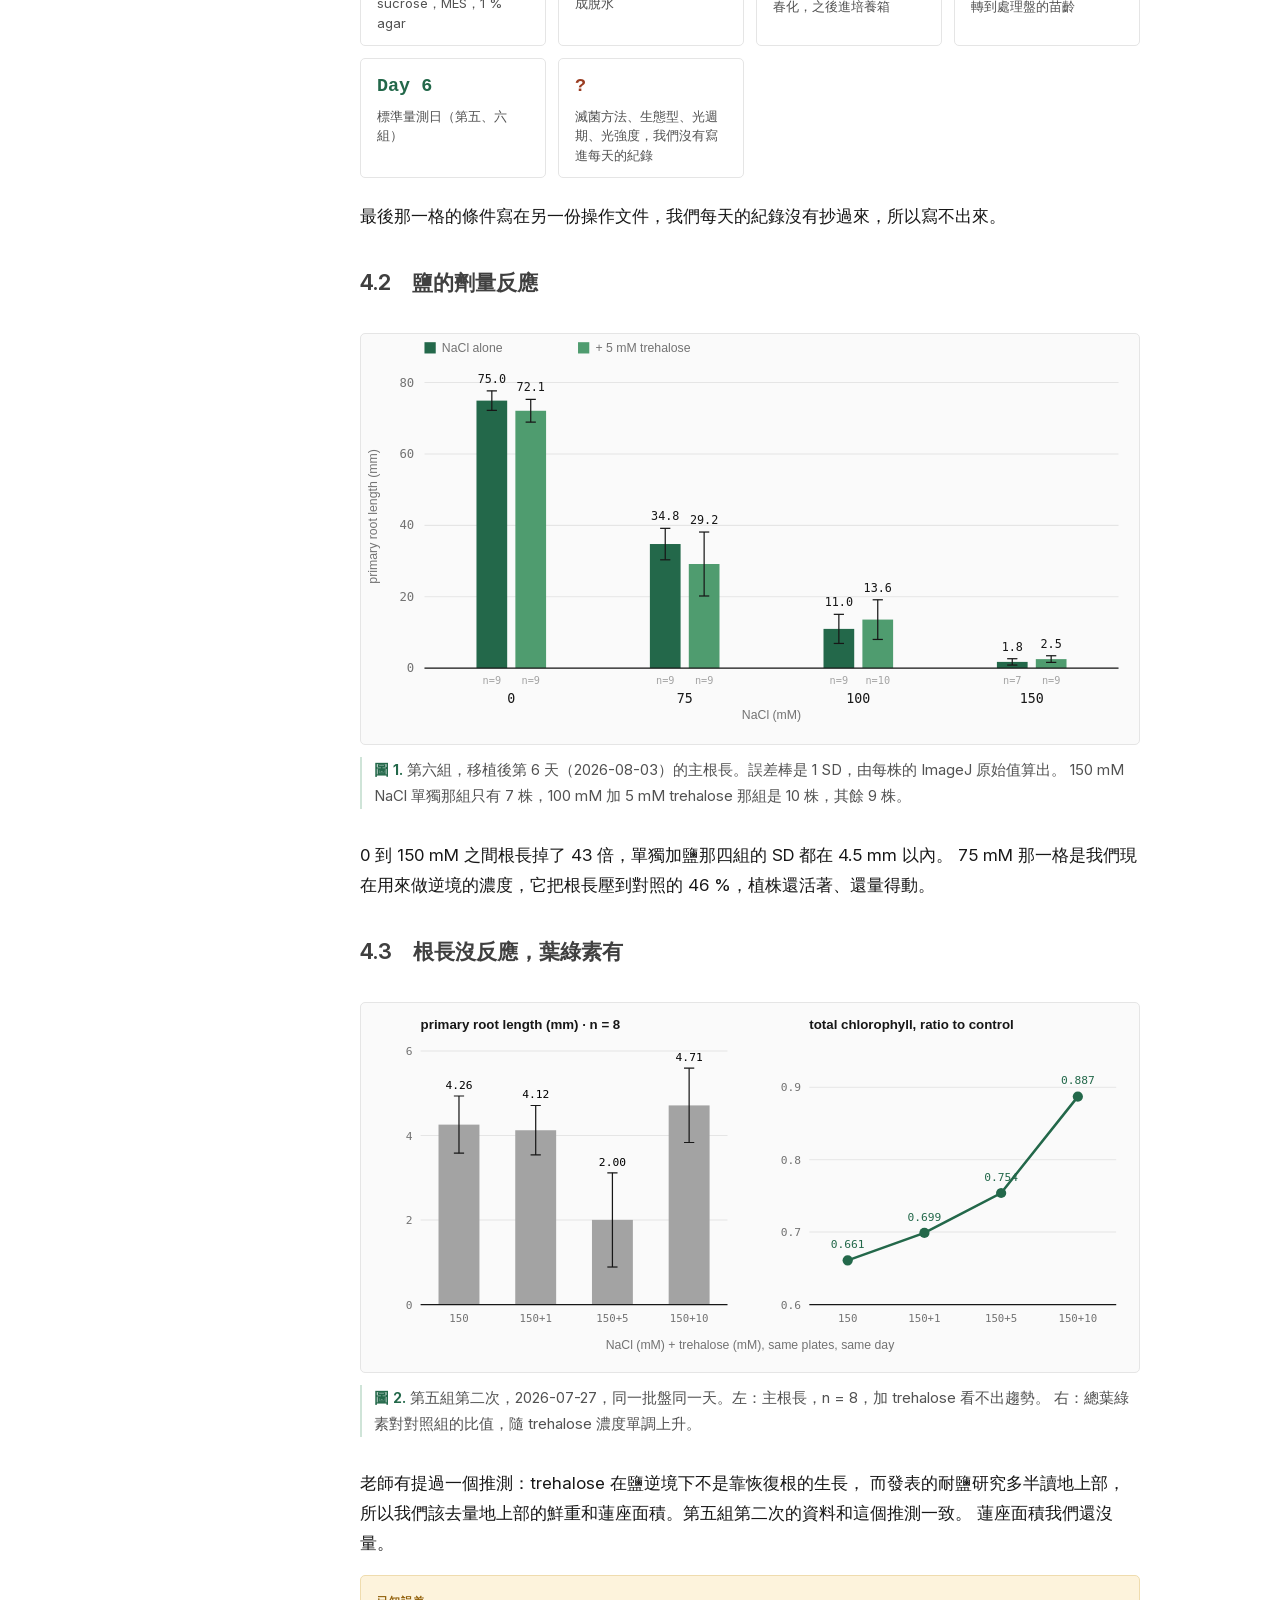
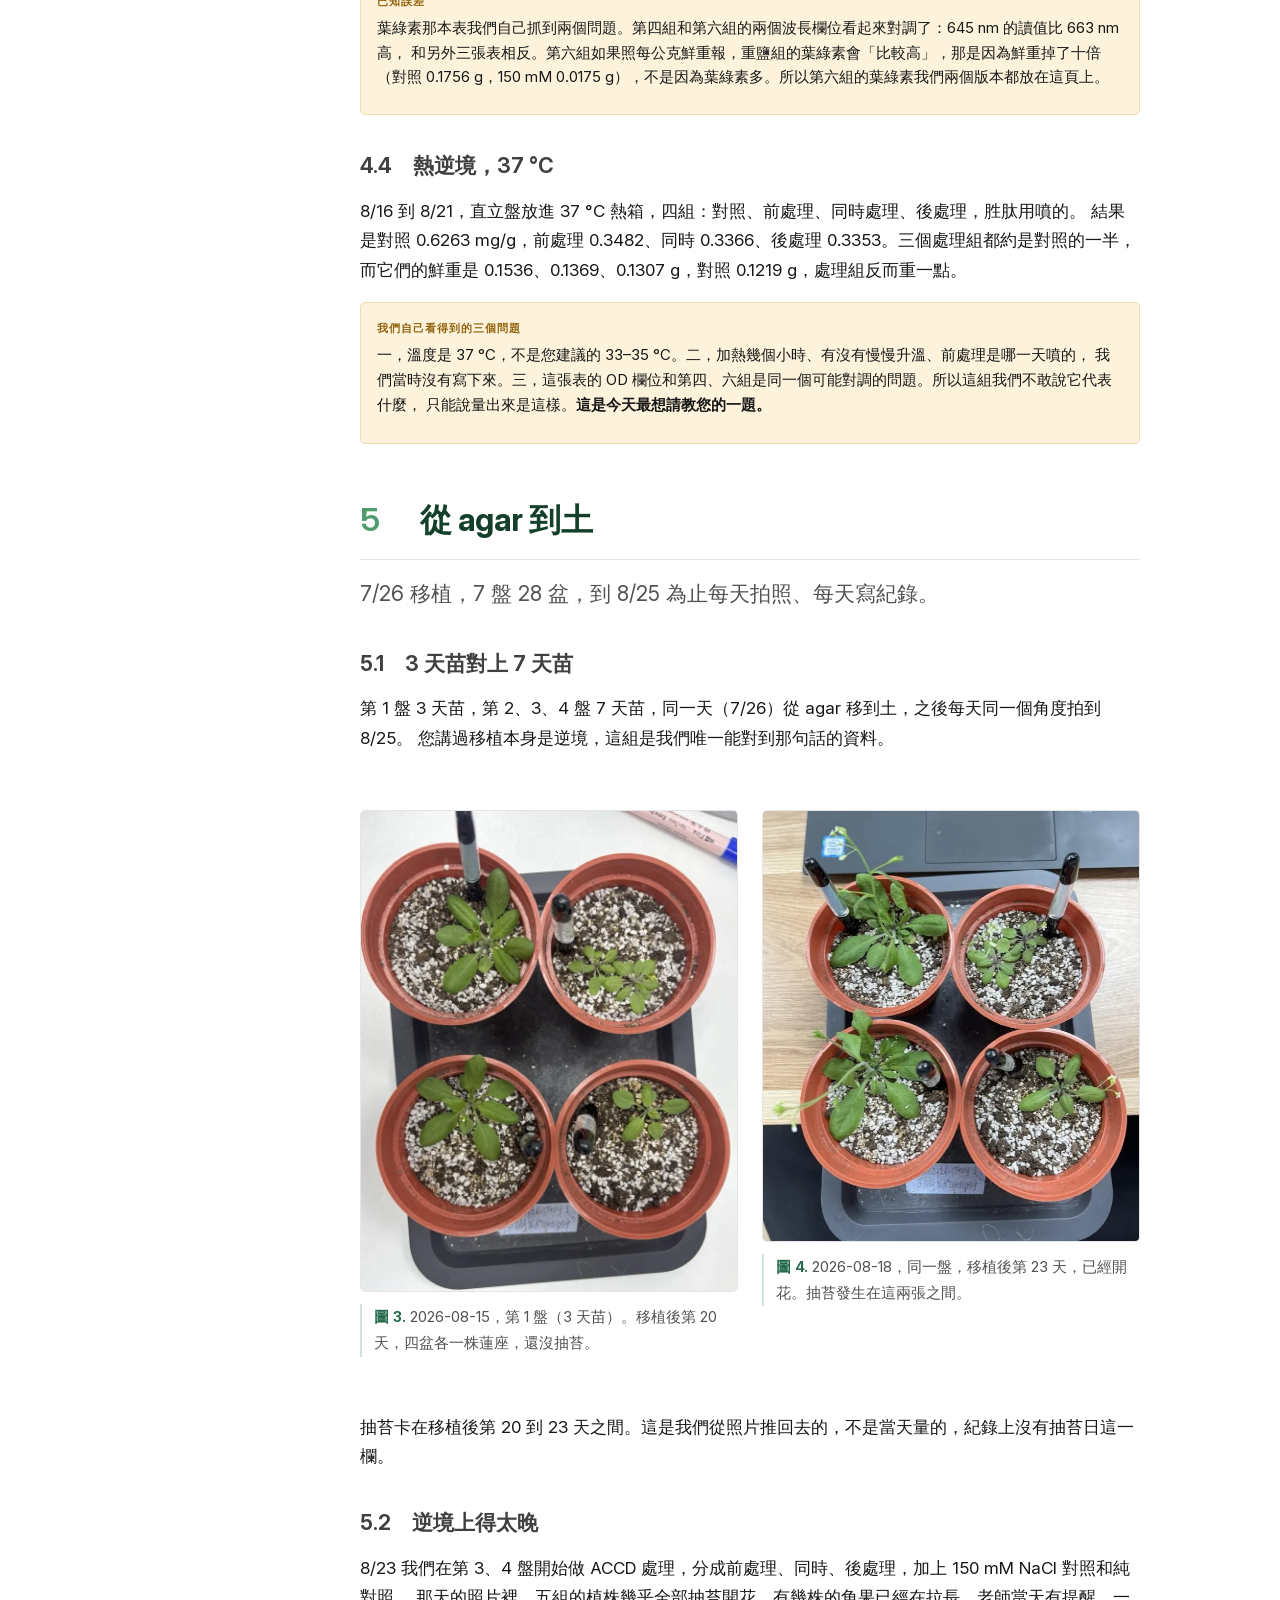
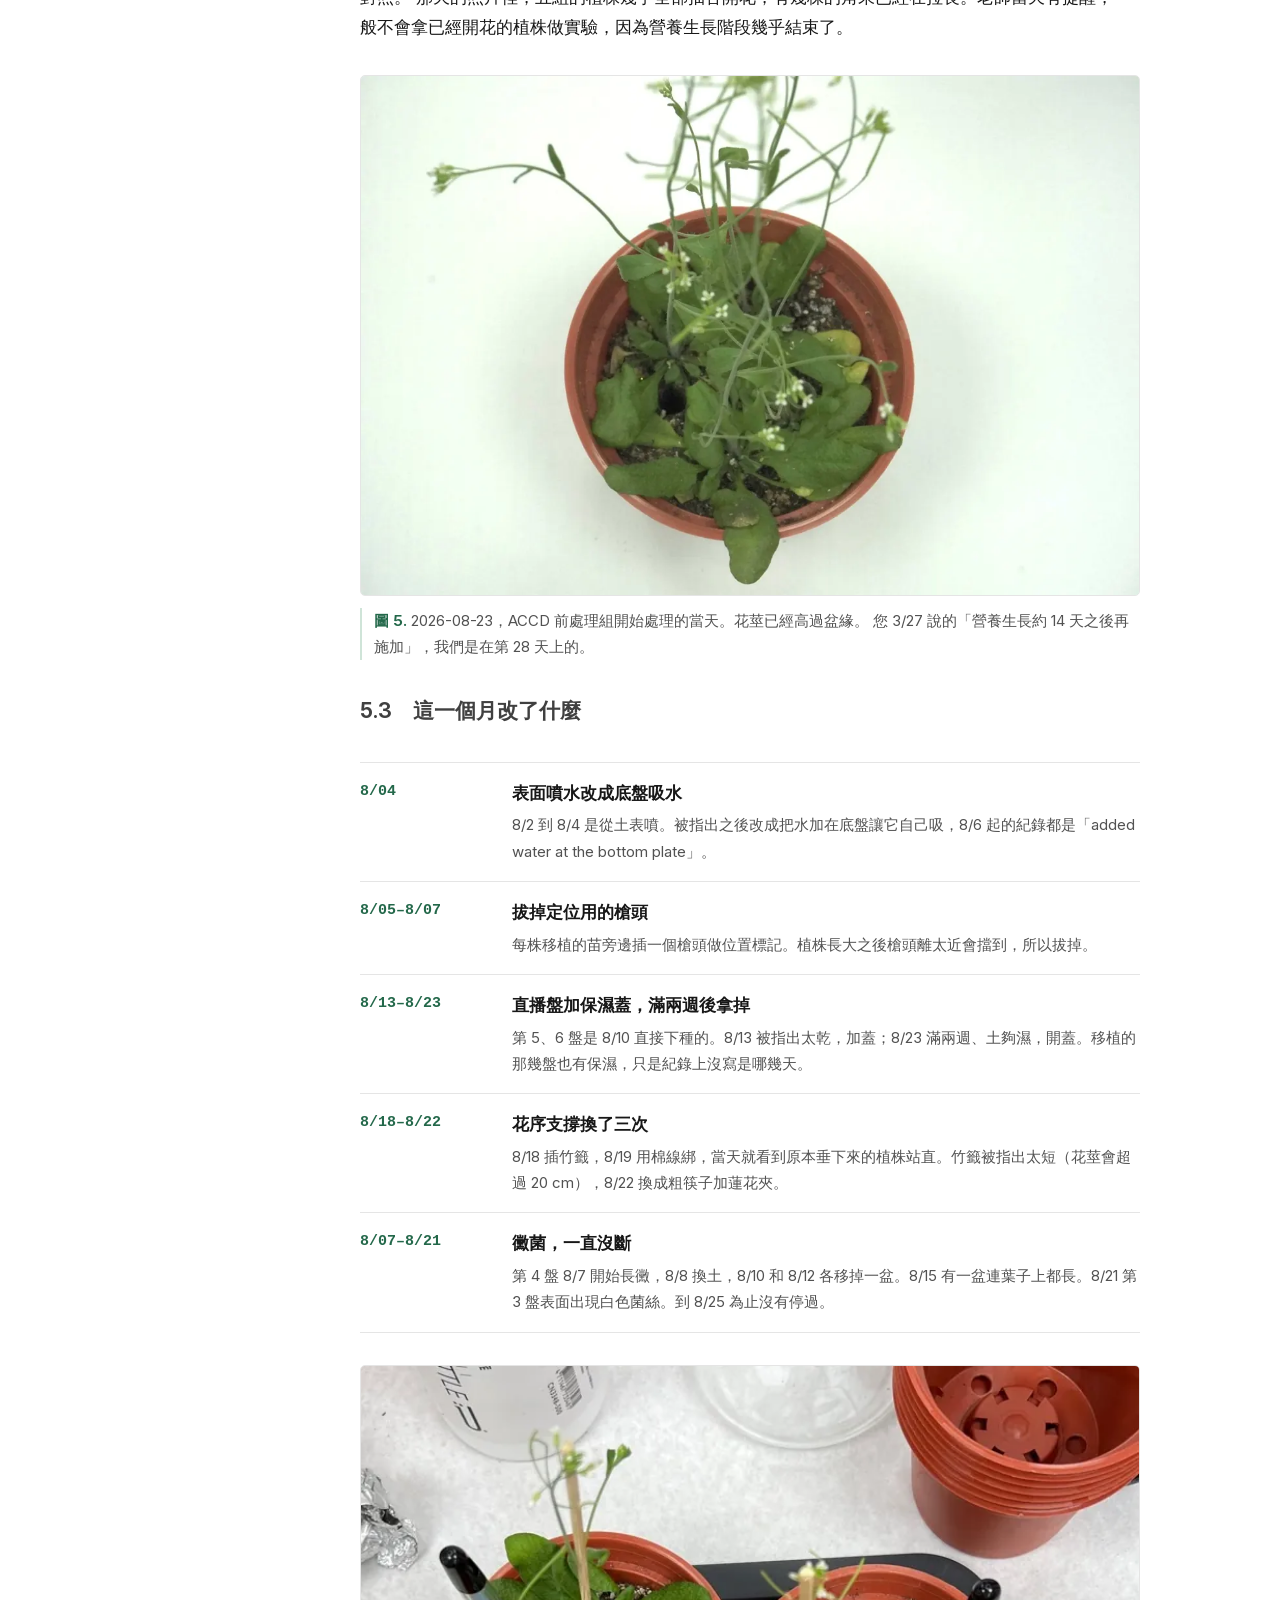
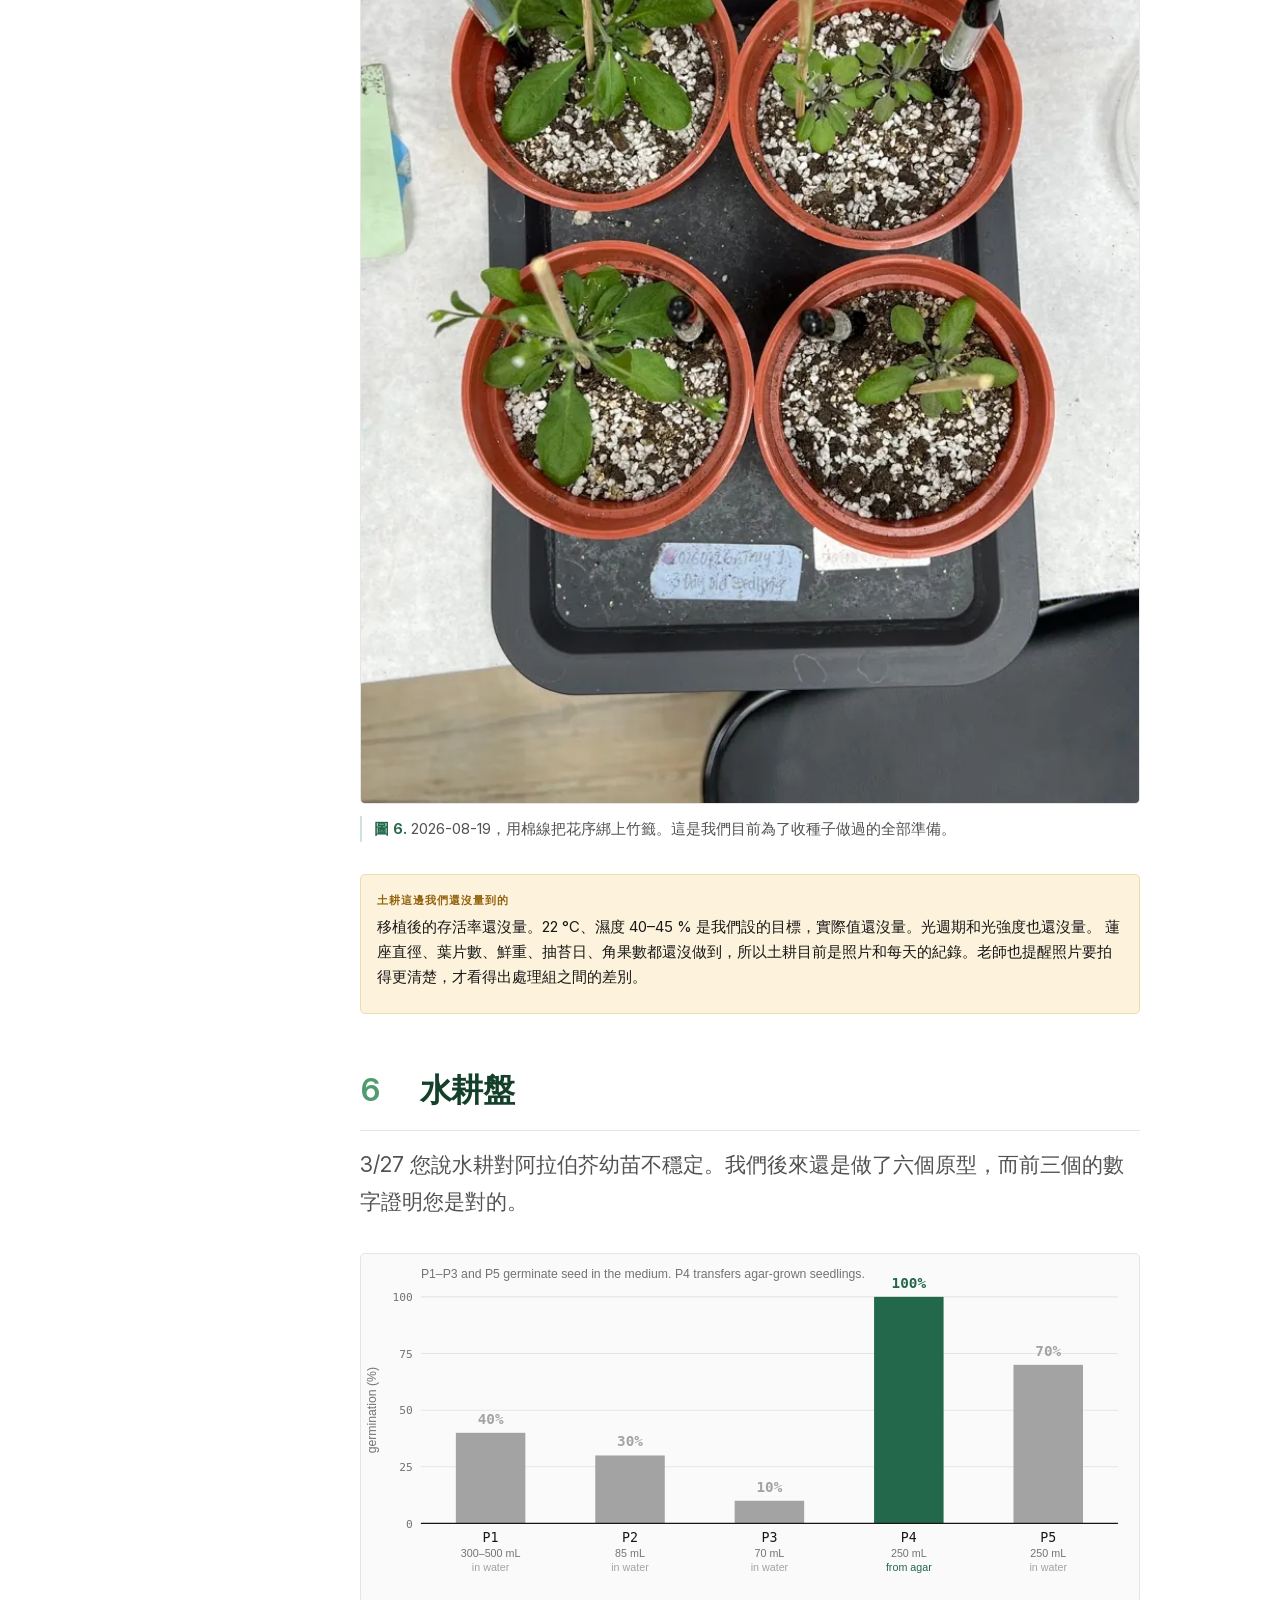
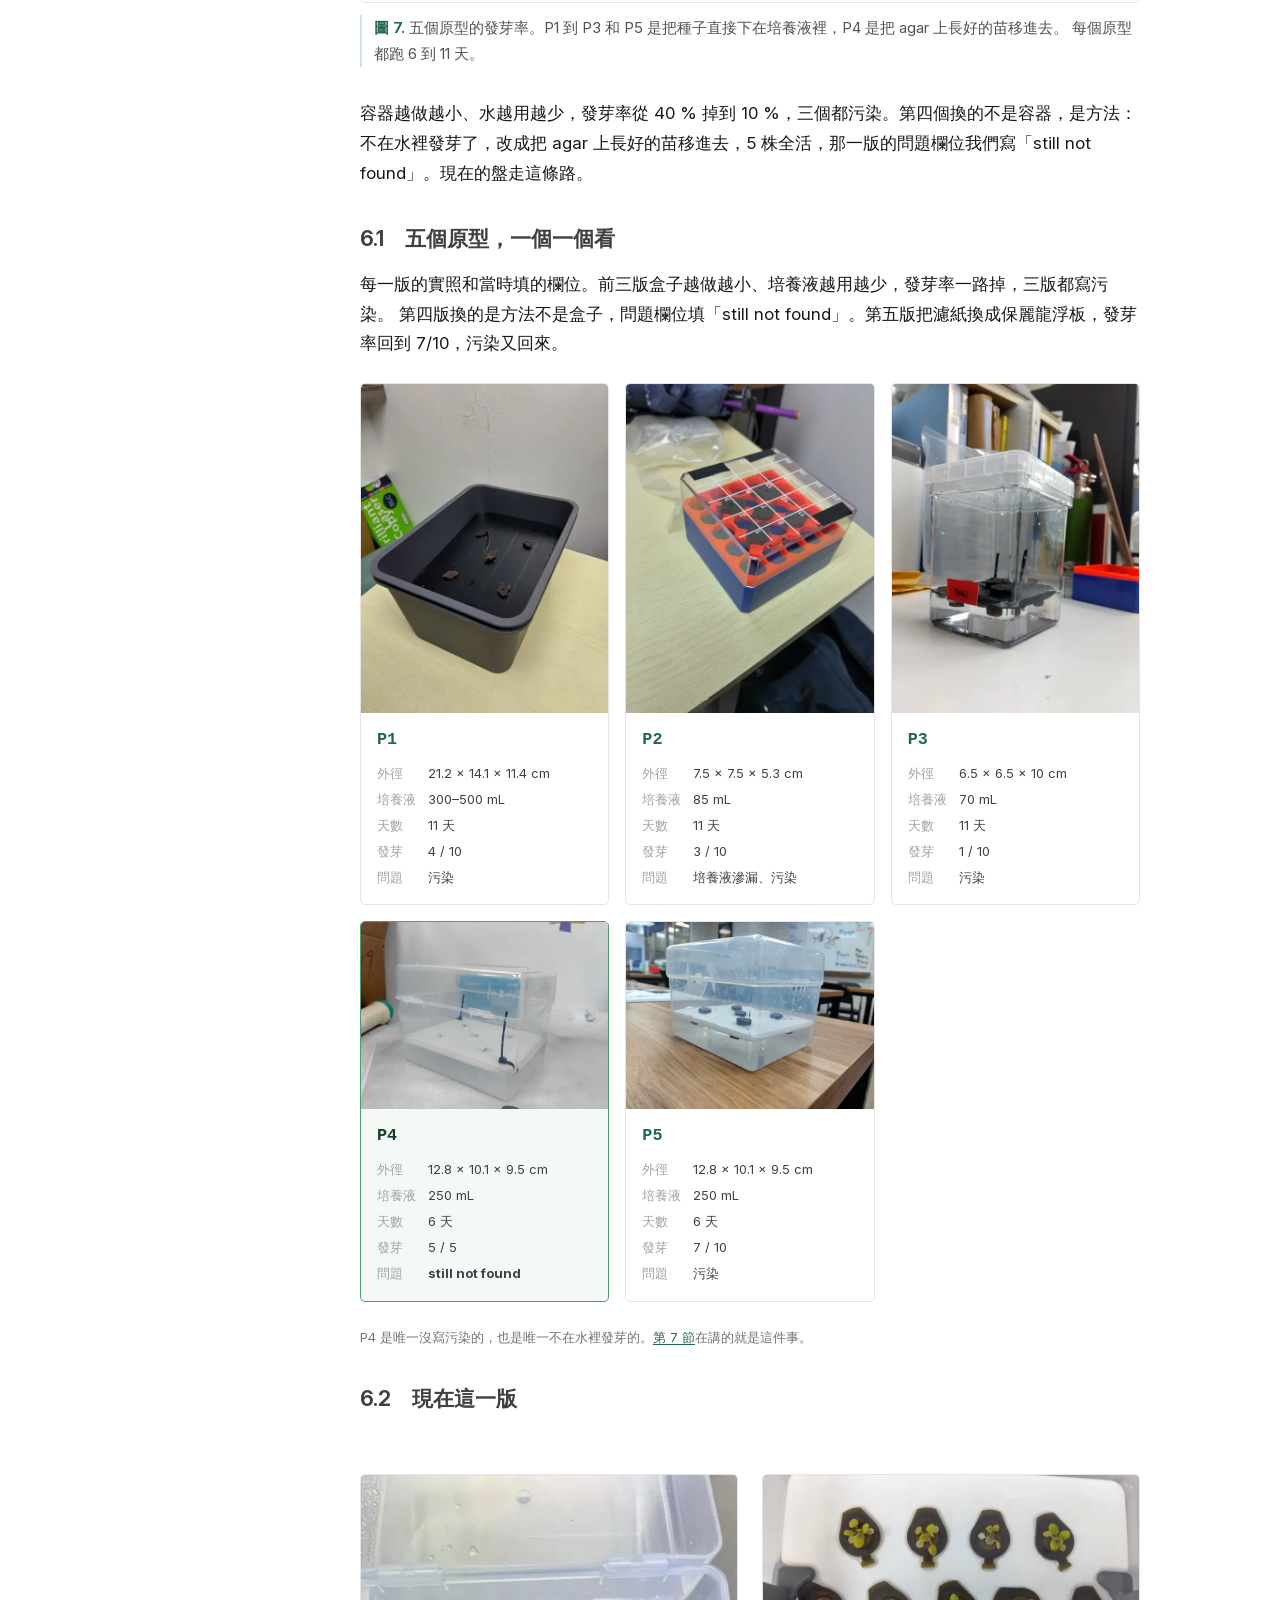
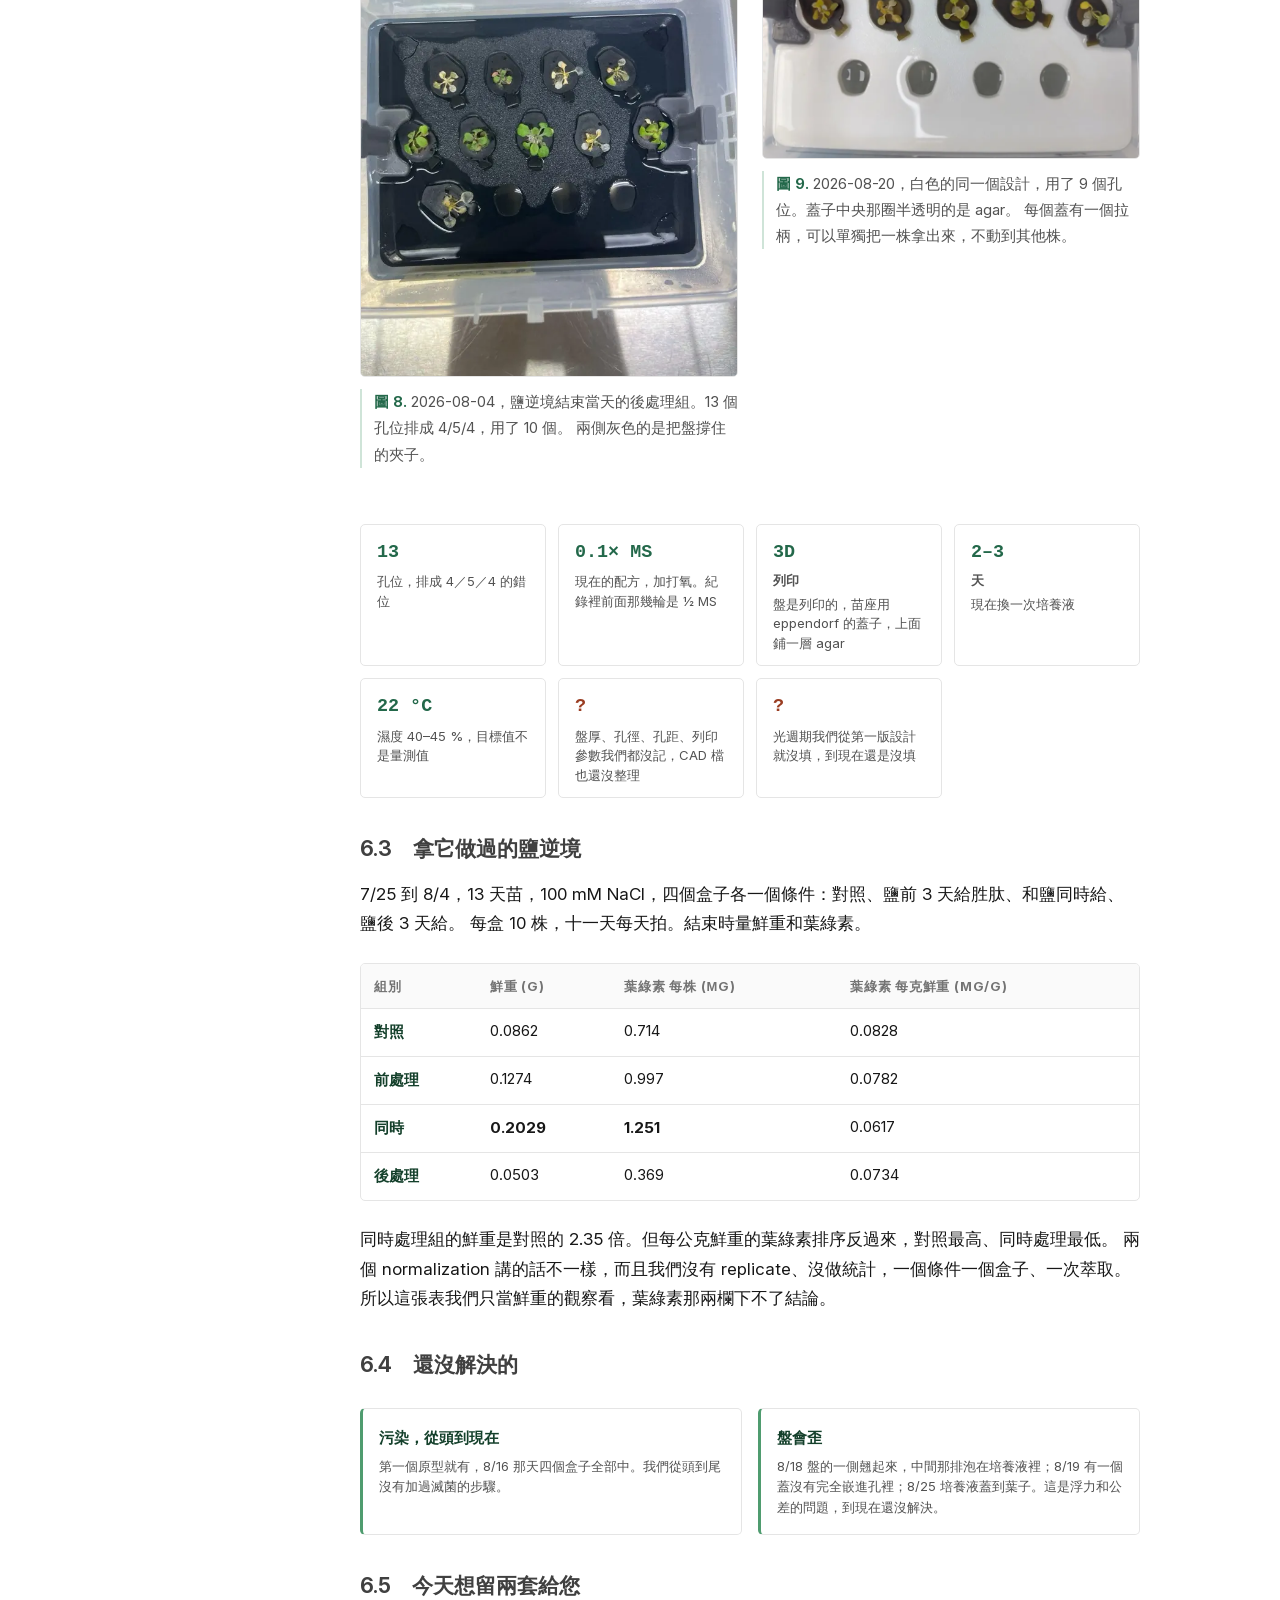
==== commit f871a598: "照片可放大、恢復原始比例，大圖換素材，刪掉頁尾和多餘段落 燈箱改成真的放大鏡：開啟時先貼合螢幕，之後點一下、滾輪、雙指或下方 按鈕都能以游標為中心放大到 8 倍，超過 1 倍可以拖曳，Esc 關閉， " ====
--- a/index.html
+++ b/index.html
@@ -8,9 +8,9 @@
 <link rel="icon" href="assets/img/logo.png" />
 <link rel="preload" href="assets/fonts/inter-latin.woff2" as="font" type="font/woff2" crossorigin />
 <link rel="preload" as="image" imagesrcset="assets/img/0327-hydro-lesson.webp" type="image/webp" fetchpriority="high" />
-<link rel="stylesheet" href="assets/css/tokens.css?v=1787886380" />
-<link rel="stylesheet" href="assets/css/page.css?v=1787886380" />
-<link rel="stylesheet" href="assets/css/update.css?v=1787886380" />
+<link rel="stylesheet" href="assets/css/tokens.css?v=1787888554" />
+<link rel="stylesheet" href="assets/css/page.css?v=1787888554" />
+<link rel="stylesheet" href="assets/css/update.css?v=1787888554" />
 </head>
 <body>
 
@@ -266,7 +266,7 @@
           </tr>
           <tr class="is-open">
             <td class="q"><span class="zh">逆境等營養生長大約 14 天之後再施加，不要一移植完就上</span><span class="en">Apply stress after about fourteen days of vegetative growth, not straight after the transfer</span></td>
-            <td><span class="zh">我們 8/23 開始做 ACCD 處理，那是移植後第 28 天，照片裡植株已經抽苔開花、有些角果在拉長。Kyle 老師當天提醒「一般不會拿已經開花的植株做實驗」，這一組我們會重跑。</span><span class="en">We started the ACCD treatment on 23 August, day 28 after transfer. The photographs from that day show plants already bolted and flowering, some with siliques elongating. Kyle flagged it the same day: you do not normally run experiments on plants that have already flowered. We will rerun this set.</span></td>
+            <td><span class="zh">我們 8/23 開始做 ACCD 處理，那是移植後第 28 天，照片裡植株已經抽苔開花、有些角果在拉長。老師當天有提醒，一般不會拿已經開花的植株做實驗，這一組我們會重跑。</span><span class="en">We started the ACCD treatment on 23 August, day 28 after transfer. The photographs from that day show plants already bolted and flowering, some with siliques elongating. We were reminded the same day that you do not normally run an experiment on plants that have already flowered. We will rerun this set.</span></td>
             <td><a href="#soil">§5</a></td>
             <td><span class="chip chip--wip"><span class="zh">改進中</span><span class="en">Being fixed</span></span></td>
           </tr>
@@ -477,10 +477,10 @@
       <figcaption><b><span class="zh">圖 1.</span><span class="en">Figure 1.</span></b>
         <span class="zh">第六組，移植後第 6 天（2026-08-03）的主根長。誤差棒是 1 SD，由每株的 ImageJ 原始值算出。
         150 mM NaCl 單獨那組只有 7 株，100 mM 加 5 mM trehalose 那組是 10 株，其餘 9 株。
-        原始檔：<code>Experiment Set 6 Root Length.docx</code>。</span>
+        </span>
         <span class="en">Set 6, day 6 after transfer, 3 August 2026. Bars are means, error bars 1 SD recomputed from the
         per-seedling ImageJ values. 150 mM NaCl alone has n = 7 and 100 mM with 5 mM trehalose has n = 10; the rest are
-        n = 9. Source: <code>Experiment Set 6 Root Length.docx</code>.</span>
+        n = 9. </span>
       </figcaption>
     </figure>
 
@@ -496,19 +496,17 @@
       <img src="assets/img/fig-trehalose.svg" alt="左圖：150 mM NaCl 下加 1、5、10 mM trehalose 的根長都在 2 到 5 mm 之間沒有趨勢。右圖：同樣四組的葉綠素對照比從 0.661 單調上升到 0.887。" loading="lazy" decoding="async" width="760" height="360" />
       <figcaption><b><span class="zh">圖 2.</span><span class="en">Figure 2.</span></b>
         <span class="zh">第五組第二次，2026-07-27，同一批盤同一天。左：主根長，n = 8，加 trehalose 看不出趨勢。
-        右：總葉綠素對對照組的比值，隨 trehalose 濃度單調上升。原始檔：<code>Experiment Set 5 Trial 2 Root Length.docx</code> 與
-        <code>Chlorophyll content for Agar plate.xlsx</code>。</span>
+        右：總葉綠素對對照組的比值，隨 trehalose 濃度單調上升。</span>
         <span class="en">Set 5 trial 2, 27 July 2026, same plates and same day. Left: primary root length, n = 8, with no
         trend across trehalose. Right: total chlorophyll as a ratio to control, rising monotonically with trehalose dose.
-        Sources: <code>Experiment Set 5 Trial 2 Root Length.docx</code> and
-        <code>Chlorophyll content for Agar plate.xlsx</code>.</span>
+        </span>
       </figcaption>
     </figure>
 
-    <p class="zh">Kyle 老師在第四組的紀錄上寫過一個推測：trehalose 在鹽逆境下不是靠恢復根的生長，
-    而發表的耐鹽研究多半讀地上部，所以我們該去量地上部的鮮重和蓮座面積。第五組第二次的資料和他講的一致。
+    <p class="zh">老師有提過一個推測：trehalose 在鹽逆境下不是靠恢復根的生長，
+    而發表的耐鹽研究多半讀地上部，所以我們該去量地上部的鮮重和蓮座面積。第五組第二次的資料和這個推測一致。
     蓮座面積我們還沒量。</p>
-    <p class="en">Kyle wrote a guess into the set 4 record: under salt, trehalose is probably not acting by restoring
+    <p class="en">We were given a guess to test: under salt, trehalose is probably not acting by restoring
     root growth, and the published salt-tolerance work reads out on shoots, so we should be measuring shoot fresh weight
     and rosette area. Set 5 trial 2 is consistent with that guess. We do not have rosette area yet.</p>
 
@@ -589,12 +587,10 @@
     <h3><span class="zh">5.2　逆境上得太晚</span><span class="en">5.2　The treatment went on too late</span></h3>
 
     <p class="zh">8/23 我們在第 3、4 盤開始做 ACCD 處理，分成前處理、同時、後處理，加上 150 mM NaCl 對照和純對照。
-    那天的照片裡，五組的植株幾乎全部抽苔開花，有幾株的角果已經在拉長。Kyle 老師當天的回饋是：
-    「一般不會拿已經開花的植株做實驗，因為他們幾乎結束營養生長的階段。」</p>
+    那天的照片裡，五組的植株幾乎全部抽苔開花，有幾株的角果已經在拉長。老師當天有提醒，一般不會拿已經開花的植株做實驗，因為營養生長階段幾乎結束了。</p>
     <p class="en">On 23 August we started the ACCD treatment on trays 3 and 4, split into pre-, co- and post-treatment
     with a 150 mM NaCl control and a plain control. In the photographs from that day almost every plant across the five
-    groups has bolted and flowered, and several have siliques already elongating. Kyle&rsquo;s feedback that day: you do
-    not normally run an experiment on plants that have already flowered, because vegetative growth is essentially over.</p>
+    groups has bolted and flowered, and several have siliques already elongating. The reminder that day: you do not normally run an experiment on plants that have already flowered, because vegetative growth is essentially over.</p>
 
     <figure class="fig" id="f5">
       <picture><source srcset="assets/img/soil-0823-pre.webp" type="image/webp" /><img src="assets/img/soil-0823-pre.jpg" alt="8 月 23 日的前處理組，植株已經抽苔，花莖高過盆緣。" loading="lazy" decoding="async" width="1200" height="800" /></picture>
@@ -657,13 +653,11 @@
 
     <div class="field field--caveat">
       <b><span class="zh">土耕這邊我們還沒量到的</span><span class="en">What we have not measured on the soil side</span></b>
-      <p class="zh">移植後的存活率我們一次都沒數過。22 °C、濕度 40–45 % 是我們設的目標，沒有真的去量。
-      光週期和光強度也沒有記。蓮座直徑、葉片數、鮮重、抽苔日、角果數，這些都還沒開始量，
-      所以土耕目前只有照片和每天寫的字。8/25 Kyle 老師提醒照片要拍得更清楚，才看得出處理組之間的差別。</span>
-      <p class="en">Survival after transfer was never counted. The 22 °C and 40 to 45 % humidity are targets written on a
+      <p class="zh">移植後的存活率還沒量。22 °C、濕度 40–45 % 是我們設的目標，實際值還沒量。光週期和光強度也還沒量。
+      蓮座直徑、葉片數、鮮重、抽苔日、角果數都還沒做到，所以土耕目前是照片和每天的紀錄。老師也提醒照片要拍得更清楚，才看得出處理組之間的差別。</span>
+      <p class="en">Survival after transfer is not measured yet. The 22 °C and 40 to 45 % humidity are targets written on a
       slide, not logged readings. Photoperiod and light intensity are not recorded. No rosette diameter, leaf count,
-      fresh weight, bolting date or silique count exists. The whole line is photographs and prose. On 25 August Kyle
-      asked for clearer photographs, so the treatments can be compared.</p>
+      fresh weight, bolting date or silique count exists. The whole line is photographs and prose. We were also asked for clearer photographs, so the treatments can be compared.</p>
     </div>
   </section>
 
@@ -681,20 +675,17 @@
       <img src="assets/img/fig-prototypes.svg" alt="長條圖：五個水耕原型的發芽率，P1 40%、P2 30%、P3 10%、P4 100%、P5 70%。P4 是唯一從 agar 移苗進去的。" loading="lazy" decoding="async" width="760" height="340" />
       <figcaption><b><span class="zh">圖 7.</span><span class="en">Figure 7.</span></b>
         <span class="zh">五個原型的發芽率。P1 到 P3 和 P5 是把種子直接下在培養液裡，P4 是把 agar 上長好的苗移進去。
-        每個原型都跑 6 到 11 天。原始檔：<code>Initial ideas/Hydroponic design.pptx</code> 第 4 到 8 頁。</span>
+        每個原型都跑 6 到 11 天。</span>
         <span class="en">Germination across five prototypes. P1 to P3 and P5 sow seed into the medium; P4 moves in
-        seedlings grown on agar. Each ran six to eleven days. Source:
-        <code>Initial ideas/Hydroponic design.pptx</code>, slides 4 to 8.</span>
+        seedlings grown on agar. Each ran six to eleven days. </span>
       </figcaption>
     </figure>
 
     <p class="zh">容器越做越小、水越用越少，發芽率從 40 % 掉到 10 %，三個都污染。第四個換的不是容器，是方法：
-    不在水裡發芽了，改成把 agar 上長好的苗移進去，5 株全活，那一版的問題欄位我們寫「still not found」。現在的盤走這條路。
-    <b>所以嚴格講，我們這個不是純水耕，是把 agar 放進水裡。</b></p>
+    不在水裡發芽了，改成把 agar 上長好的苗移進去，5 株全活，那一版的問題欄位我們寫「still not found」。現在的盤走這條路。</p>
     <p class="en">Shrinking the vessel and the volume took germination from 40 % to 10 %, all three contaminated. For the
     fourth we changed the method rather than the vessel: stop germinating in water, move in seedlings grown on agar
-    instead. All five lived, and the problems field for that version reads &ldquo;still not found&rdquo;. The current
-    plate follows that line. <b>Strictly, what we have now is not hydroponics. It is agar, placed in water.</b></p>
+    instead. All five lived, and the problems field for that version reads &ldquo;still not found&rdquo;. The current plate follows that line.</p>
 
 
     <h3 id="protos"><span class="zh">6.1　五個原型，一個一個看</span><span class="en">6.1　The five prototypes</span></h3>
@@ -854,15 +845,11 @@
       <div><b><span class="zh">污染，從頭到現在</span><span class="en">Contamination, throughout</span></b>
         <p class="zh">第一個原型就有，8/16 那天四個盒子全部中。我們從頭到尾沒有加過滅菌的步驟。</p>
         <p class="en">There from the first prototype, and on 16 August all four boxes at once. We never added a sterilisation step.</p></div>
-      <div><b><span class="zh">7/4 那次，沒有結論</span><span class="en">4 July, undiagnosed</span></b>
-        <p class="zh">發芽 6/6 之後五天，葉子枯、莖全黑、根上和培養液裡都長東西。我們沒有追下去，也沒有拿去鑑定。</p>
-        <p class="en">Five days after 6 of 6 germinated: withered leaves, stems gone black, growth on the roots and in the medium. Never followed up, never identified.</p></div>
+      
       <div><b><span class="zh">盤會歪</span><span class="en">The plate does not sit level</span></b>
         <p class="zh">8/18 盤的一側翹起來，中間那排泡在培養液裡；8/19 有一個蓋沒有完全嵌進孔裡；8/25 培養液蓋到葉子。這是浮力和公差的問題，到現在還沒解決。</p>
         <p class="en">On 18 August one side tilted and the middle row sat in the medium; on 19 August a cap was not seating fully; on 25 August medium covered the leaves. Buoyancy and tolerances, still not fixed.</p></div>
-      <div><b><span class="zh">7/13 之後不再數發芽</span><span class="en">Germination counts stop after 13 July</span></b>
-        <p class="zh">7 月中之後我們沒有再數發芽數，所以鹽逆境和熱逆境這兩組都沒有存活曲線。</p>
-        <p class="en">We stopped filling the count in from mid-July, so neither the salinity nor the heat run has a survival series.</p></div>
+      
     </div>
 
     <h3 id="handover"><span class="zh">6.5　今天想留兩套給您</span><span class="en">6.5　Two setups to leave with you</span></h3>
@@ -1062,10 +1049,8 @@
     </div>
 
     <p class="note">
-      <span class="zh">我們會帶過去的：兩套水耕盤、agar 的直立盤與 ImageJ 的量法、
-      這一頁所有數字的原始檔（pptx、xlsx、docx）。</span>
-      <span class="en">What we will bring: the two plates, the vertical agar plates and how we trace them in ImageJ, and
-      the source files behind every number on this page.</span>
+      <span class="zh">我們會帶過去的：兩套水耕、agar 的直立盤，以及 ImageJ 的量法。</span>
+      <span class="en">What we will bring: the two setups, the vertical agar plates, and how we trace them in ImageJ.</span>
     </p>
   </section>
 
@@ -1075,10 +1060,9 @@
 
     <p class="lede">
       <span class="zh">這幾題是我們兩位濕實驗室老師一起圈出來的。前三題是水耕，後兩題是 agar 和土。
-      每題附我們現在的做法和數字，您可以直接說哪裡不對。</span>
+      每題附我們現在的做法和數字。</span>
       <span class="en">These are the ones our two wet-lab instructors picked out together. The first three are the
-      hydroponics, the last two are agar and soil. Each carries what we currently do and the numbers behind it, so you
-      can go straight to what is wrong with it.</span>
+      hydroponics, the last two are agar and soil. Each carries what we currently do and the numbers behind it.</span>
     </p>
 
     <h3><span class="zh">水耕</span><span class="en">Hydroponics</span></h3>
@@ -1103,9 +1087,6 @@
           這是三個裡面我們最沒有底的。</span>
           <span class="en">Our photoperiod and light intensity were left blank in the first design and we have still never measured them. Of the three this is the one we know least about.</span></li>
       </ol>
-      <p class="qcard__why"><b><span class="zh">會改變什麼：</span><span class="en">What it changes:</span></b>
-        <span class="zh">下一輪先動哪一個變數。我們沒有時間三個一起試。</span>
-        <span class="en">Which variable we change first. We do not have time to test all three.</span></p>
     </article>
 
     <article class="qcard" id="q2">
@@ -1119,9 +1100,6 @@
       (<a href="#contam">section 7</a>) and we have already pushed the medium change to <b>every two to three days</b>
       without solving it. Does putting oxygen in feed whatever is in the water? If aeration and cleanliness pull against
       each other, how would you trade them off, or is there another way to get oxygen in?</p>
-      <p class="qcard__why"><b><span class="zh">會改變什麼：</span><span class="en">What it changes:</span></b>
-        <span class="zh">今天要留給您的那兩套，其中一套要不要繼續打氧。</span>
-        <span class="en">Whether one of the two setups we leave with you keeps its air line.</span></p>
     </article>
 
     <article class="qcard" id="q3">
@@ -1138,9 +1116,6 @@
       prototypes with no contamination logged, is also the only one that did not carry agar into the water.</p>
       <p class="qcard__ctx en">Three things we can think of: rinse the agar off before the seedling goes in, set the
       lid with sucrose-free agar, or go back to P4&rsquo;s filter paper. Each costs something. Which would you try first?</p>
-      <p class="qcard__why"><b><span class="zh">會改變什麼：</span><span class="en">What it changes:</span></b>
-        <span class="zh">這禮拜就能改，而且會決定 9 月的水耕還跑不跑得下去。</span>
-        <span class="en">We can change this within the week, and it decides whether the hydroponic line survives September.</span></p>
     </article>
 
     <h3><span class="zh">Agar 和土</span><span class="en">Agar and soil</span></h3>
@@ -1161,9 +1136,6 @@
       <p class="qcard__ctx en">What we are unsure about is whether surface-applied salt spreads evenly to where the
       roots are, or instead sits as a much stronger layer at the top. If it should be mixed into the agar instead, the
       whole pre / co / post design has to be rethought, because once it is in the agar there is no adding it later.</p>
-      <p class="qcard__why"><b><span class="zh">會改變什麼：</span><span class="en">What it changes:</span></b>
-        <span class="zh">第九組的施用方式，以及 pre／co／post 這個設計能不能留著。</span>
-        <span class="en">How set 9 is dosed, and whether the pre / co / post design survives at all.</span></p>
     </article>
 
     <article class="qcard" id="q5">
@@ -1183,9 +1155,6 @@
       the protectant, which is three days either side at the moment: is that spacing sensible? Second, if we rerun it,
       what seedling age to aim for. You said about fourteen days of vegetative growth; we want to check whether that is
       counted from the transfer or from germination once they are in soil.</p>
-      <p class="qcard__why"><b><span class="zh">會改變什麼：</span><span class="en">What it changes:</span></b>
-        <span class="zh">9 月那批土耕的 SOP，以及第八組要不要整個重跑。</span>
-        <span class="en">The SOP for September&rsquo;s soil batch, and whether set 8 gets rerun from scratch.</span></p>
     </article>
 
     <h3><span class="zh">整體</span><span class="en">All of it together</span></h3>
@@ -1205,9 +1174,6 @@
       <p class="qcard__ctx en">What we would like is an outside look: whether any one of them is unsound as designed,
       or whether two of them are answering the same question and one should go so the effort concentrates. If you say
       which one to drop, we will drop it.</p>
-      <p class="qcard__why"><b><span class="zh">會改變什麼：</span><span class="en">What it changes:</span></b>
-        <span class="zh">9 月到 10/21 這段時間，人力放在哪裡。</span>
-        <span class="en">Where the people go between September and 21 October.</span></p>
     </article>
   </section>
 
@@ -1223,14 +1189,6 @@
     </p>
 
     <div class="gal">
-
-      <div class="gal__month">
-        <div class="gal__bar">
-          <span class="gal__m">04</span>
-          <span class="gal__l zh">沒有照片。4 月做的是決定：4/15 把題目從光學輸出翻成偵測土壤逆境、輸出保護劑，4/18 和 Dr. Pak 談反應器該長什麼樣，4/25 把中空纖維膜的算式推完。那個月留下來的只有文字。</span>
-          <span class="gal__l en">No photographs. April was decisions: on the 15th the project turned from an optical output to sensing soil stress and delivering a protectant, on the 18th Dr. Pak set out what the reactor had to be, and on the 25th the hollow-fibre maths was worked through. All that month left behind is text.</span>
-        </div>
-      </div>
 
       <div class="gal__month">
         <div class="gal__bar"><span class="gal__m">05</span></div>
@@ -1315,7 +1273,7 @@
   <!-- ═══════════════════════════════════════════════ 11  THE WHOLE THING ═══ -->
 <section class="sec bigband" id="bigpicture">
   <div class="bigband__inner">
-    <h2><span class="sec__no">12</span><span class="zh">整個專案，五步</span><span class="en">The whole project, in five steps</span></h2>
+    <h2><span class="sec__no">12</span><span class="zh">整個 ReLeaf 專案</span><span class="en">The whole ReLeaf project</span></h2>
 
     <p class="lede">
       <span class="zh">這一頁講的是植物那一塊。植物只是第一步，下面這張圖是整條線，從逆境一路到反應器和田。
@@ -1351,31 +1309,20 @@
   </div>
 </section>
 
-<footer class="footer2">
-  <div class="footer2__inner">
-    <div>
-      <h3>ReLeaf</h3>
-      <p>GEMS Taiwan &middot; iGEM 2026</p>
-    </div>
-    <div>
-      <h3><span class="zh">這一頁</span><span class="en">This page</span></h3>
-      <p class="zh">為 2026-08-28 與鄭梅君老師的第二次見面而作。最後更新 2026-08-28。</p>
-      <p class="en">Written for a second meeting with Professor Cheng on 28 August 2026. Updated 28 August 2026.</p>
-    </div>
-    <div class="footer2__legal">
-      <p class="zh">頁面上的每個數字都追得到原始紀錄。沒有量到的東西，我們寫「沒量」，不留空格。</p>
-      <p class="en">Every number here traces to its original record. Where something was not measured we say so rather
-      than leaving a gap.</p>
-    </div>
+
+
+<div class="lightbox" id="lightbox" role="dialog" aria-modal="true" aria-label="Photograph">
+  <button class="lightbox__close" type="button" aria-label="關閉 Close">&times;</button>
+  <div class="lightbox__stage"><img src="" alt="" decoding="async" /></div>
+  <figcaption></figcaption>
+  <div class="lightbox__tools">
+    <button type="button" data-zoom="out" aria-label="縮小 Zoom out">&minus;</button>
+    <output aria-live="polite">100%</output>
+    <button type="button" data-zoom="in" aria-label="放大 Zoom in">+</button>
+    <button type="button" data-zoom="reset" aria-label="還原 Reset">&#8634;</button>
   </div>
-</footer>
-
-<div class="lightbox" id="lightbox" role="dialog" aria-modal="true">
-  <button class="lightbox__close" type="button" aria-label="Close">&times;</button>
-  <img src="" alt="" loading="lazy" decoding="async" />
-  <figcaption></figcaption>
 </div>
 
-<script src="assets/js/update.js?v=1787886380"></script>
+<script src="assets/js/update.js?v=1787888554"></script>
 </body>
 </html>
--- a/assets/css/update.css
+++ b/assets/css/update.css
@@ -309,7 +309,7 @@
 /* ================================================= FIGURE HEIGHT CAP ====== */
 /* Photographs are evidence, not scenery: cap them so a long page stays
    scannable. Diagrams get more room and are never cropped.                  */
-.fig img { max-height: 380px; object-fit: cover; width: 100%; }
+.fig img { width: 100%; height: auto; max-height: none; object-fit: contain; }
 .fig--wide img { max-height: 560px; object-fit: contain; background: var(--gray-50); }
 
 /* ============================================ COLLAPSIBLE INSTRUMENTS ===== */
@@ -597,7 +597,7 @@
 /* ----------------------------------------------------------- handover ---- */
 .hand { display: grid; gap: var(--sp-5); grid-template-columns: repeat(auto-fit, minmax(18rem, 1fr)); margin: var(--sp-5) 0; }
 .hand__c { border: 1px solid var(--leaf-200); border-radius: var(--radius); overflow: hidden; background: var(--leaf-50); }
-.hand__c img { width: 100%; aspect-ratio: 4 / 3; object-fit: cover; }
+.hand__c img { width: 100%; height: auto; aspect-ratio: auto; object-fit: contain; }
 .hand__b { padding: var(--sp-4); }
 .hand__n { font-family: var(--font-mono); font-size: var(--text-xs); color: var(--leaf-500); font-weight: 700; letter-spacing: .08em; }
 .hand__h { margin: .3rem 0 var(--sp-3); font-size: var(--text-h3); color: var(--leaf-900); font-weight: 700; line-height: 1.25; }
@@ -633,12 +633,11 @@
 .topbar__mark[width][height] { height: 20px; }
 @media (max-width: 620px) { .topbar__mark[width][height] { height: 18px; } }
 
-/* the opening tiles are eight landscape frames in four rows of two, on one
-   crop so the grid reads as a set rather than eight different shapes */
-.spread__grid img { width: 100%; aspect-ratio: 3 / 2; object-fit: cover; }
+/* Photographs are shown at their own proportions, never cropped to a grid.
+   The tiles line up on their top edge instead of on a shared height. */
+.spread__grid { align-items: start; }
+.spread__grid img { width: 100%; height: auto; aspect-ratio: auto; object-fit: contain; }
 .spread figcaption { margin-top: .5rem; }
-/* these two object-positions were aimed at the old four-tile set */
-.spread figure:nth-child(3) img, .spread figure:nth-child(4) img { object-position: 50% 50%; }
 
 /* ------------------------------------------------ the closing big picture -- */
 /* The spine inside needs more room than the 78ch reading column, so this
@@ -665,9 +664,9 @@
 /* -------------------------------------------------- prototype gallery ---- */
 /* Five versions side by side, each with the fields that were filled in at the
    time. Photographs stay uncropped: two of the five are portrait. */
-.protos { display: grid; gap: var(--sp-4); grid-template-columns: repeat(auto-fit, minmax(13rem, 1fr)); margin: var(--sp-5) 0; }
+.protos { display: grid; gap: var(--sp-4); grid-template-columns: repeat(auto-fit, minmax(13rem, 1fr)); margin: var(--sp-5) 0; align-items: start; }
 .proto { margin: 0; border: 1px solid var(--gray-200); border-radius: var(--radius-sm); overflow: hidden; background: var(--white); display: flex; flex-direction: column; }
-.proto img { width: 100%; height: auto; aspect-ratio: 4 / 3; object-fit: cover; object-position: 50% 45%; background: var(--gray-100); }
+.proto img { width: 100%; height: auto; aspect-ratio: auto; object-fit: contain; background: var(--gray-100); }
 .proto figcaption { padding: var(--sp-3) var(--sp-4) var(--sp-4); }
 .proto figcaption > b { display: block; font-family: var(--font-mono); font-size: 1.05rem; color: var(--leaf-700); margin-bottom: var(--sp-2); }
 .proto dl { display: grid; grid-template-columns: max-content 1fr; gap: .2rem var(--sp-3); margin: 0; font-size: var(--text-xs); line-height: 1.5; }
@@ -711,3 +710,44 @@
   display: grid; place-items: center;
 }
 .qsub b { display: block; color: var(--leaf-900); font-size: var(--text-base); margin-bottom: .2rem; }
+
+/* ------------------------------------------------------- lightbox zoom ---- */
+/* Opening an image fits it to the screen. Clicking it again, or using the
+   buttons, magnifies about the point clicked and lets the image be dragged. */
+.lightbox img { transform-origin: 0 0; will-change: transform; cursor: zoom-in; max-width: none; max-height: none; border-radius: 0; }
+.lightbox.is-zoomed img { cursor: grab; }
+.lightbox.is-zoomed img.is-dragging { cursor: grabbing; }
+.lightbox__stage {
+  position: absolute; inset: 0; overflow: hidden;
+}
+/* the transform does all the placing, so the image starts at the stage origin
+   rather than being centred by the layout and then moved again */
+.lightbox__stage img { position: absolute; top: 0; left: 0; display: block; }
+.lightbox__tools {
+  position: absolute; left: 50%; bottom: max(1rem, env(safe-area-inset-bottom));
+  transform: translateX(-50%);
+  display: flex; align-items: center; gap: .25rem;
+  padding: .3rem; border-radius: 999px;
+  background: rgb(0 0 0 / .55); backdrop-filter: blur(6px);
+  z-index: 2;
+}
+.lightbox__tools button {
+  appearance: none; border: 0; background: transparent; color: var(--white);
+  width: 2.2rem; height: 2.2rem; border-radius: 999px; cursor: pointer;
+  font: inherit; font-size: 1.05rem; line-height: 1;
+  display: grid; place-items: center;
+}
+.lightbox__tools button:hover { background: rgb(255 255 255 / .18); }
+.lightbox__tools output {
+  min-width: 3.4rem; text-align: center; color: var(--white);
+  font-family: var(--font-mono); font-size: var(--text-xs);
+}
+.lightbox figcaption { position: absolute; left: 0; right: 0; bottom: 4.2rem; margin: 0 auto; padding: 0 var(--sp-5); z-index: 1; text-align: center; }
+/* the base rule pads and grid-centres the overlay; the stage needs the whole
+   viewport so its own coordinates match what the zoom maths assumes */
+.lightbox { padding: 0; }
+.lightbox.is-open { display: block; }
+/* the last two crops: half-width figures keep their proportions too. The hero
+   background is the one image that still fills its frame, by design. */
+.fig--half img { max-height: none; object-fit: contain; height: auto; }
+.two { align-items: start; }
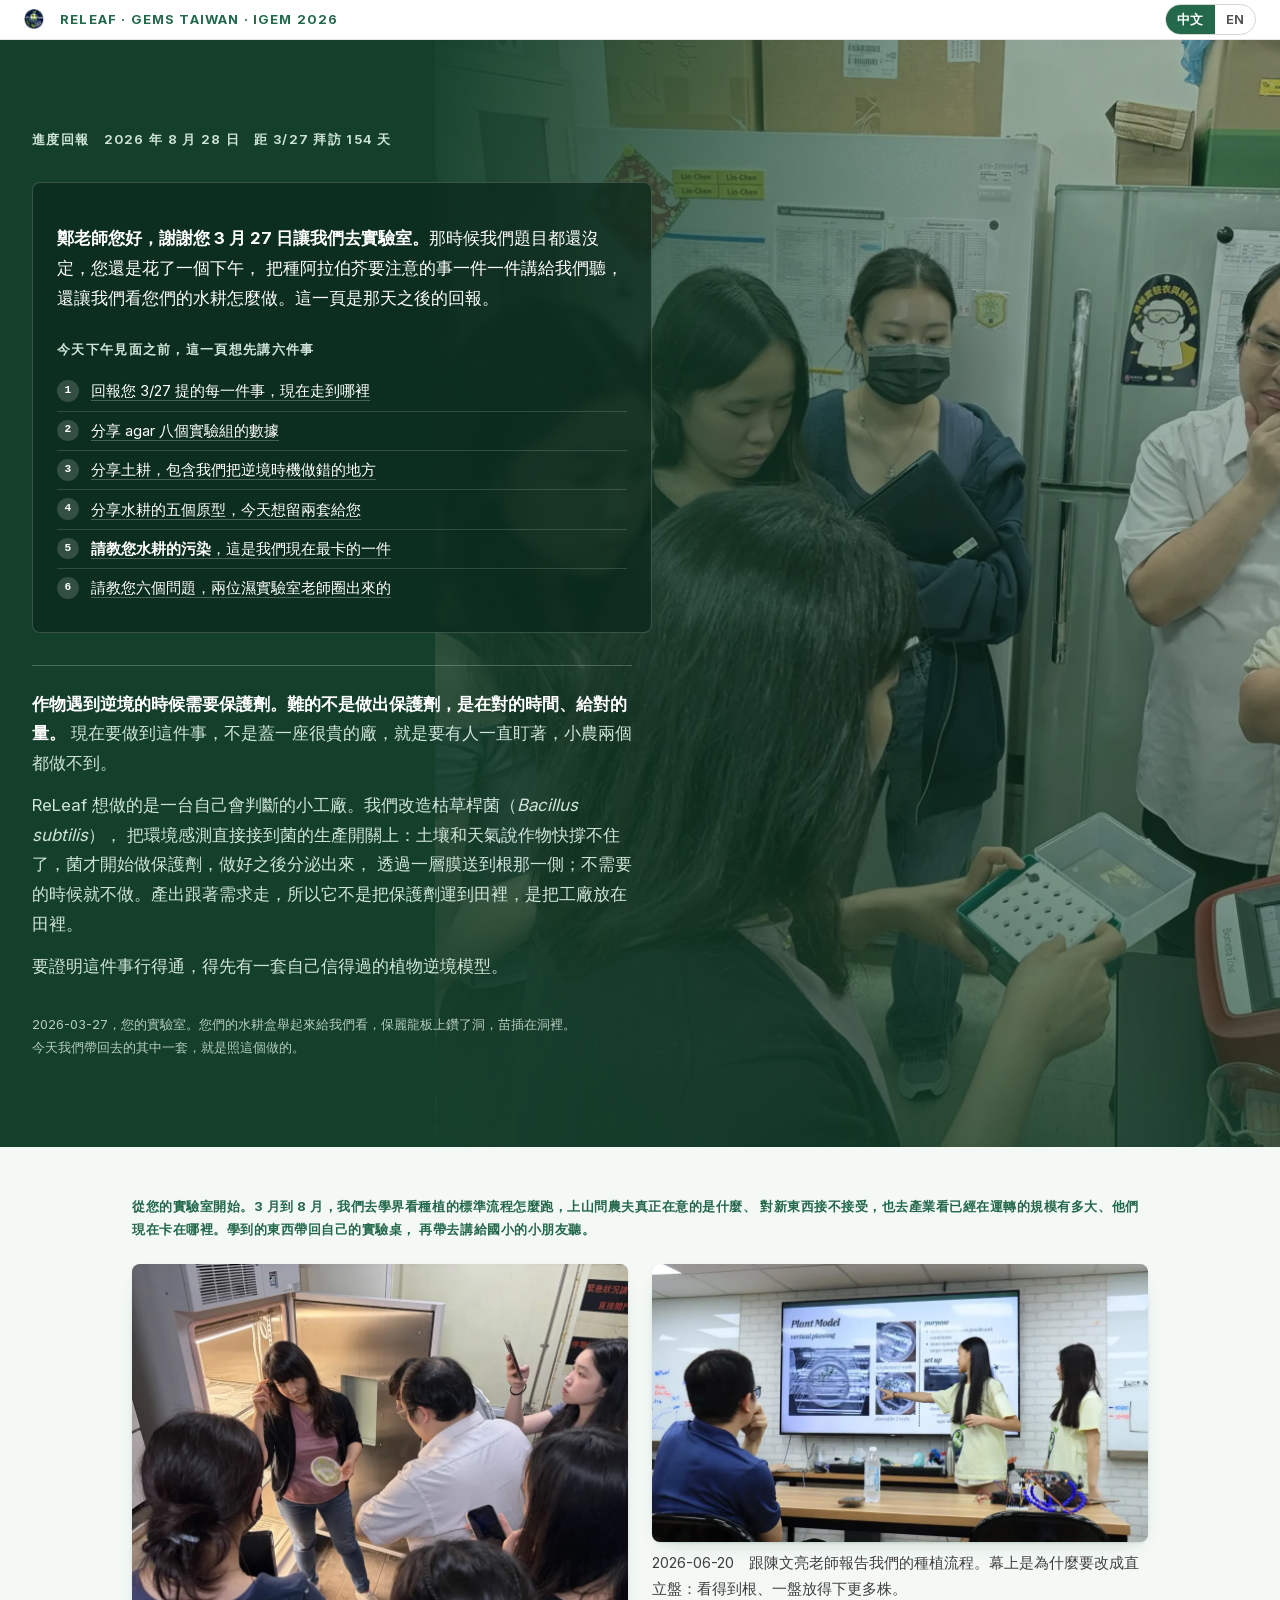
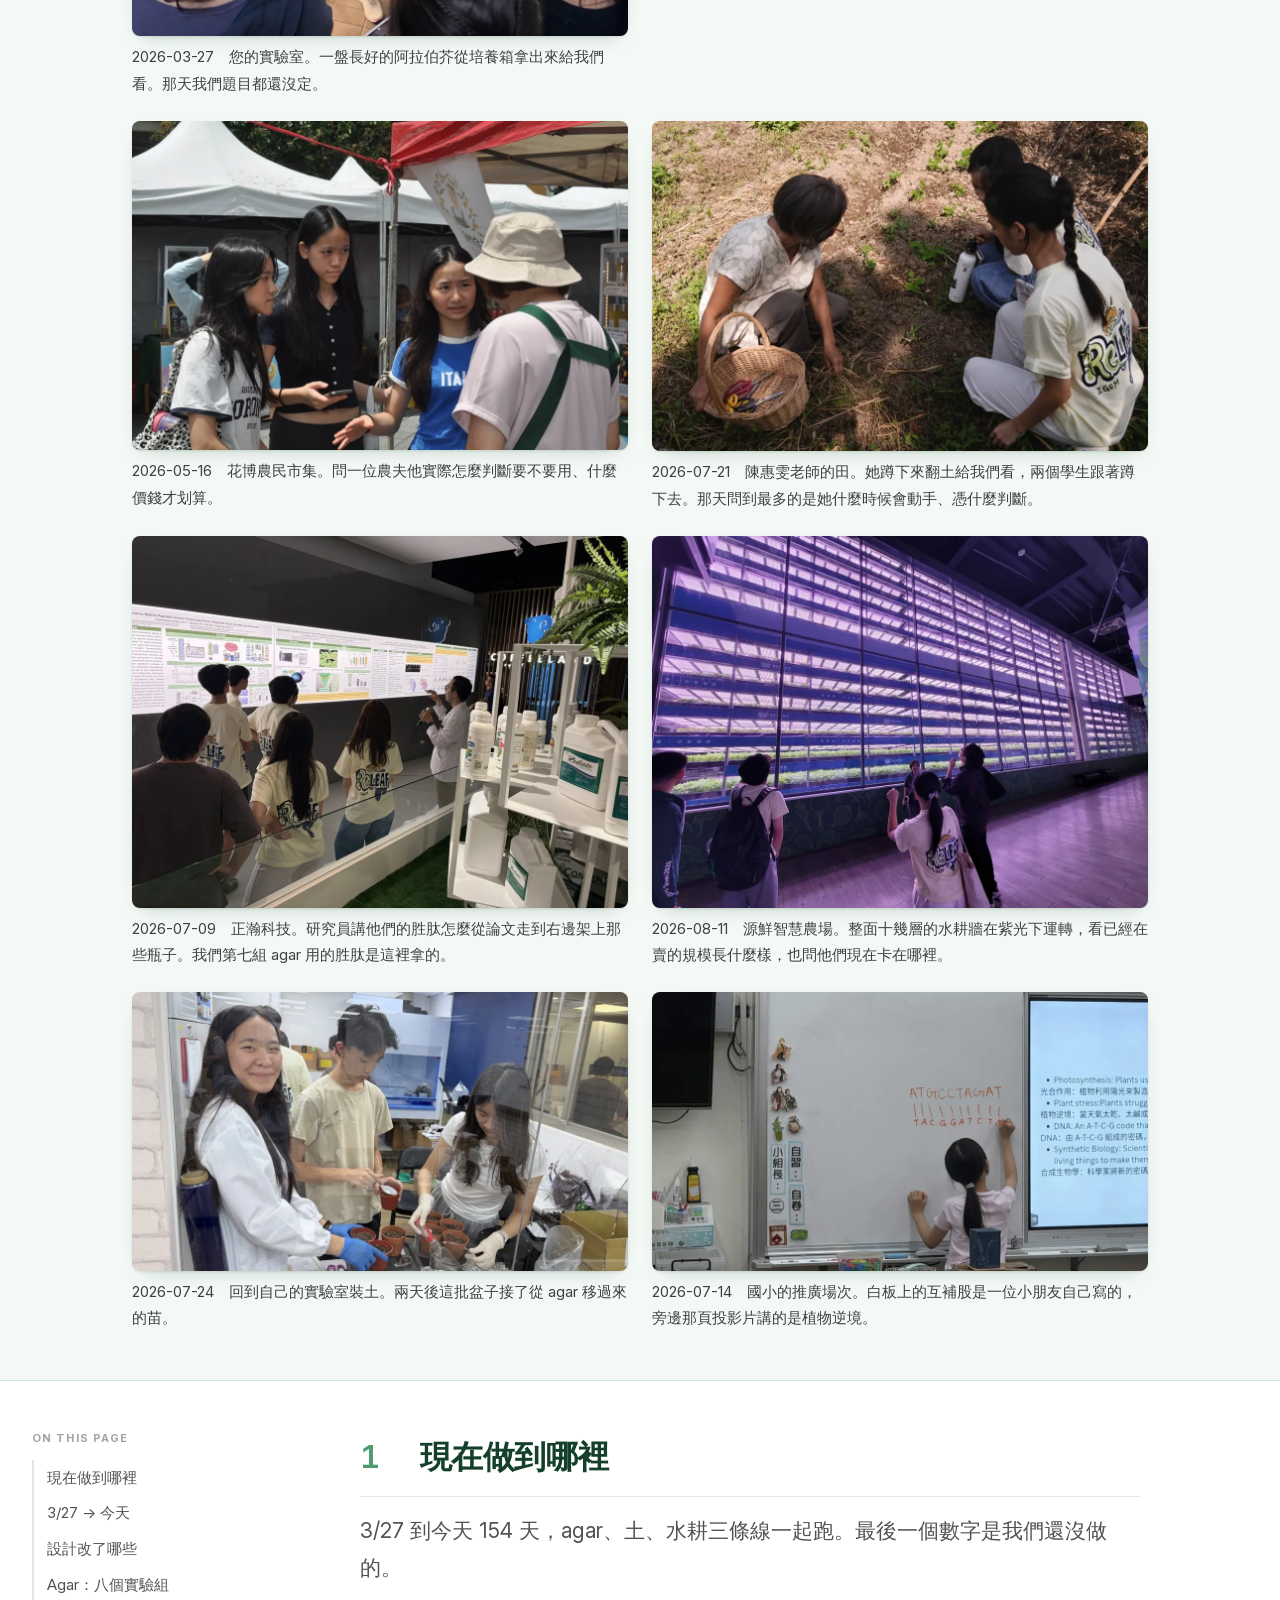
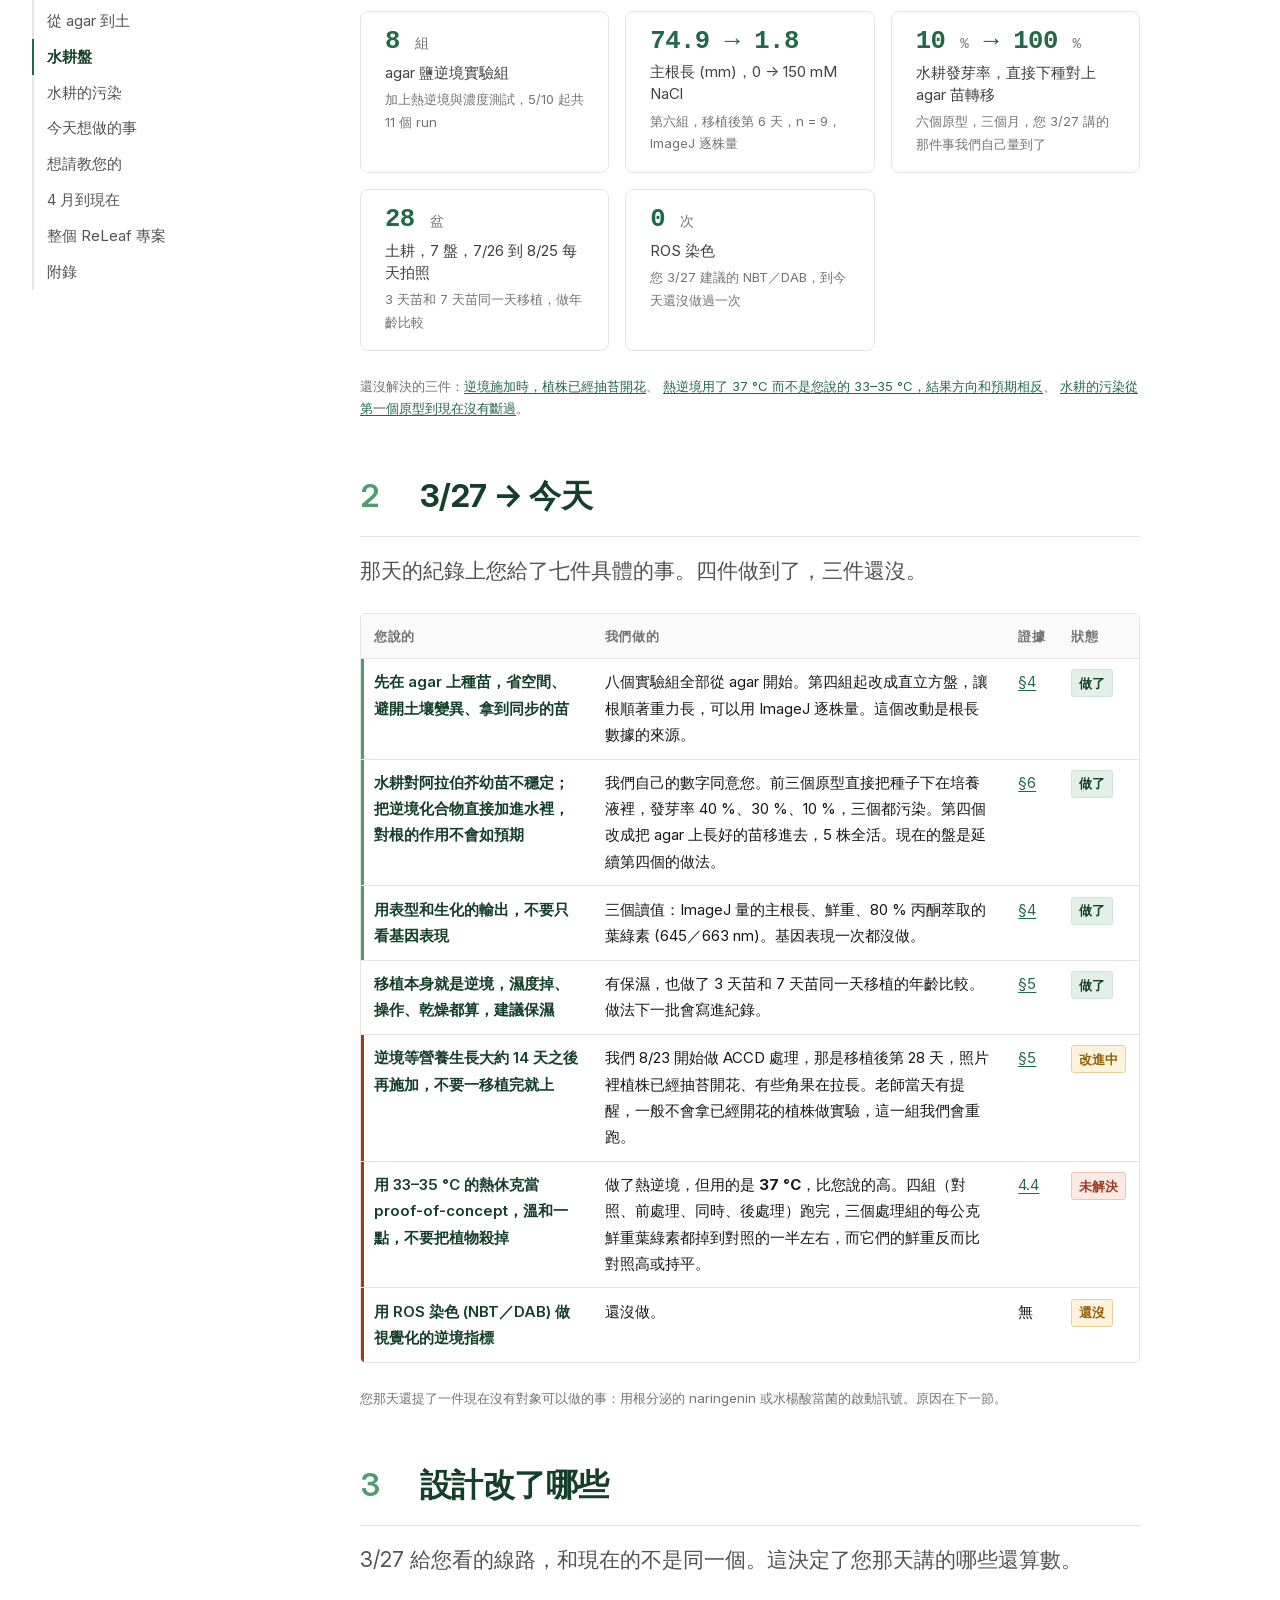
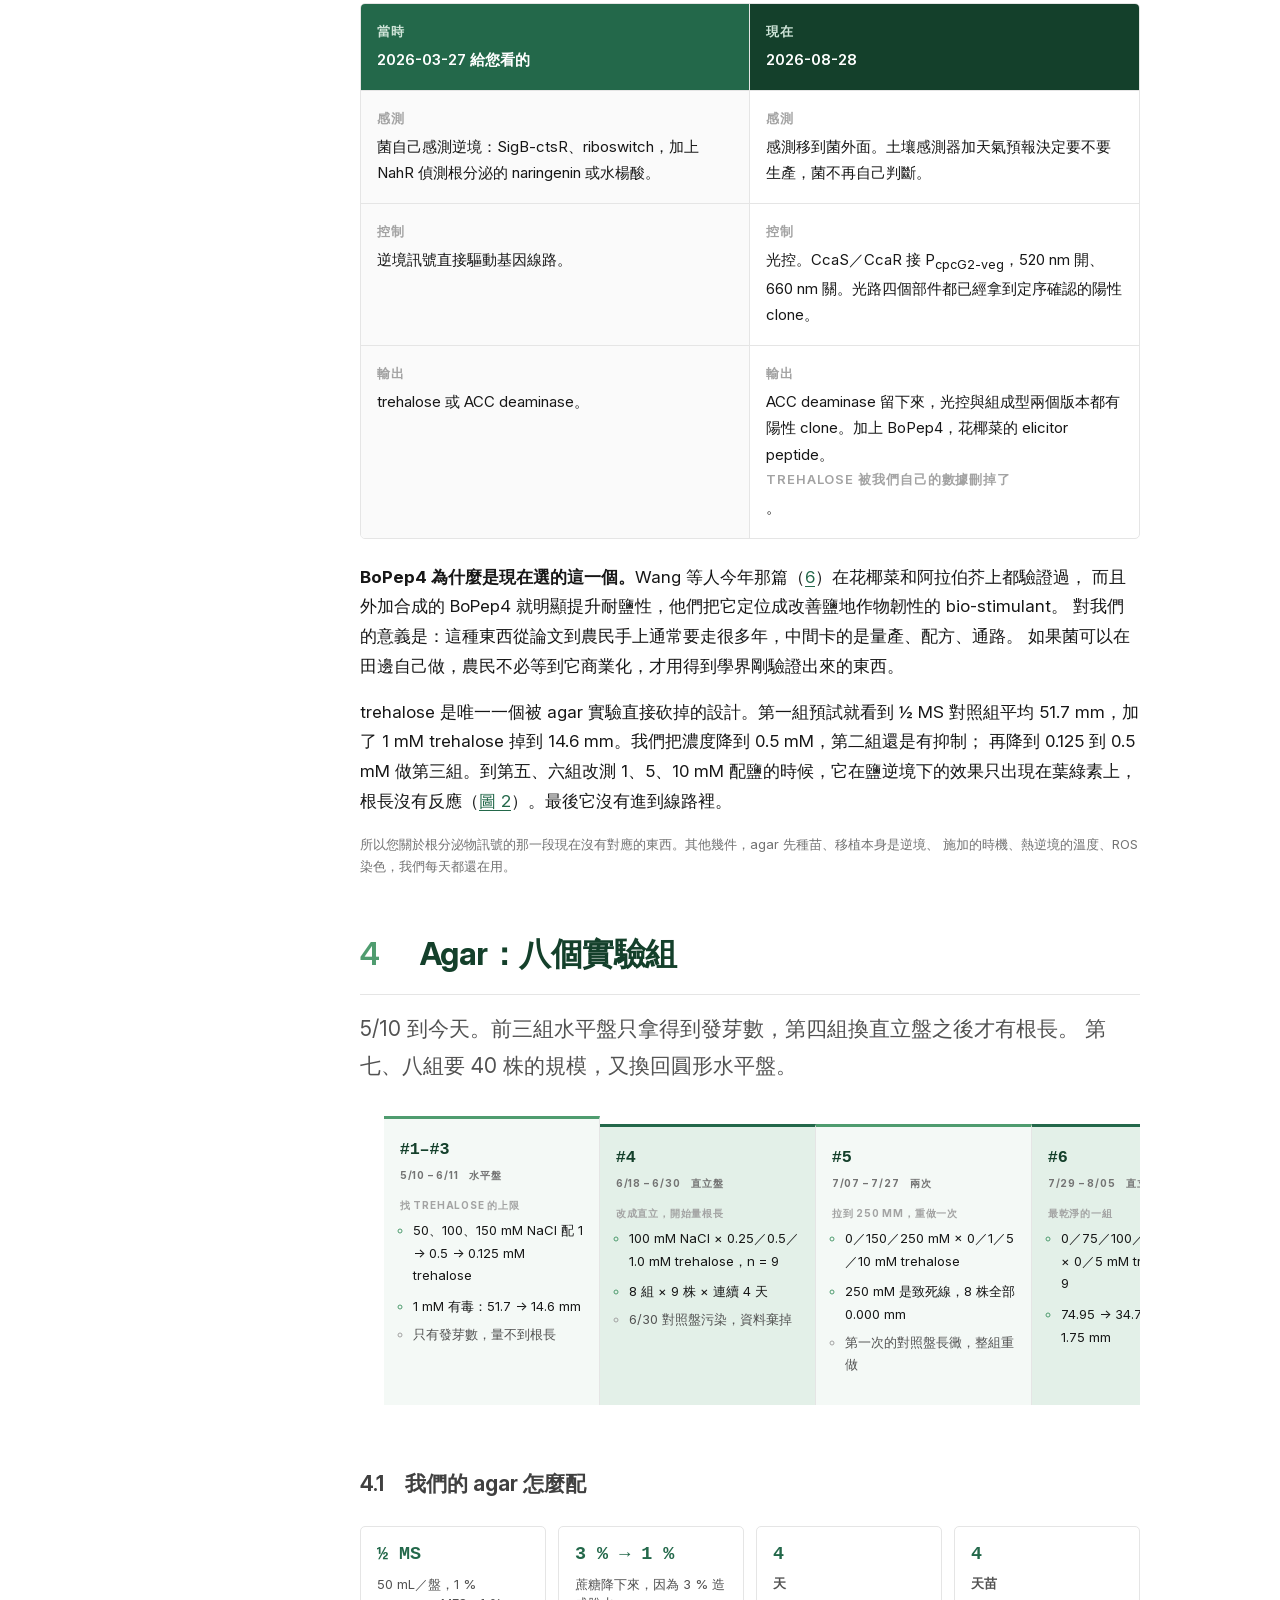
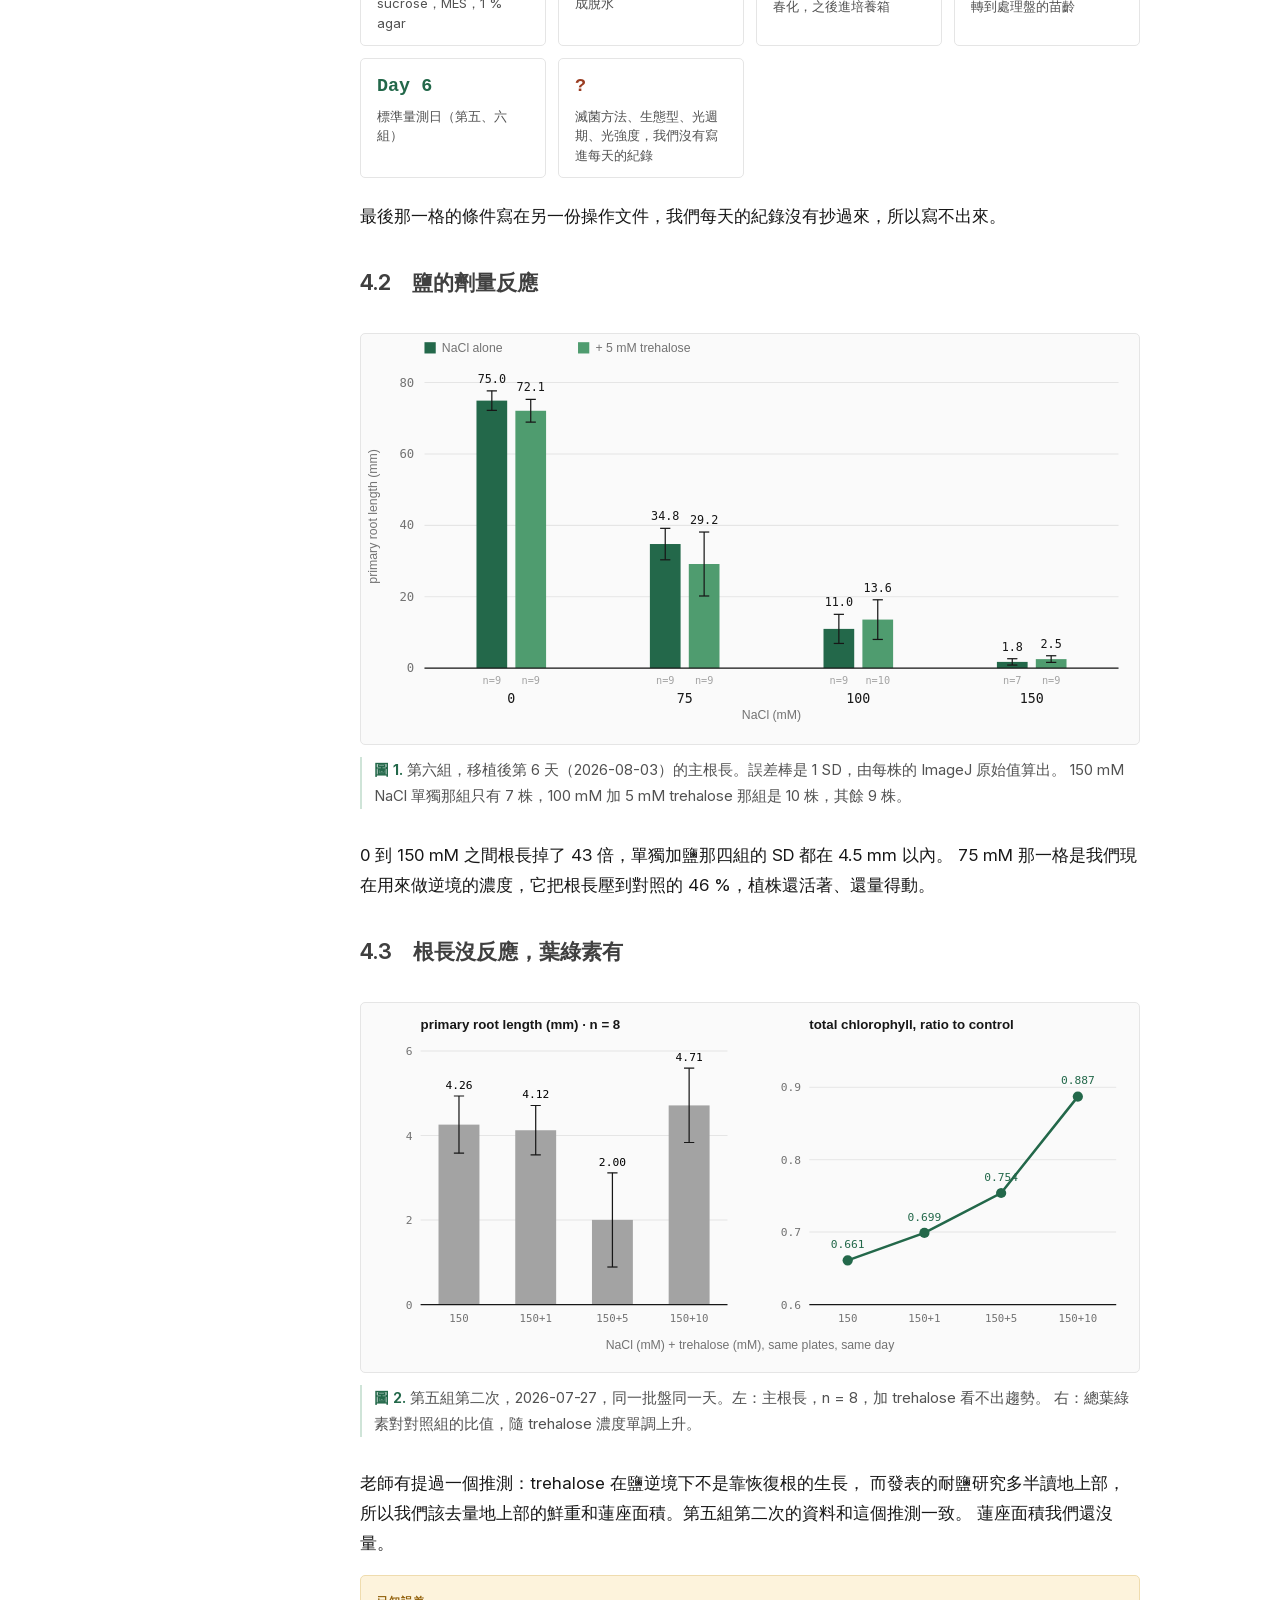
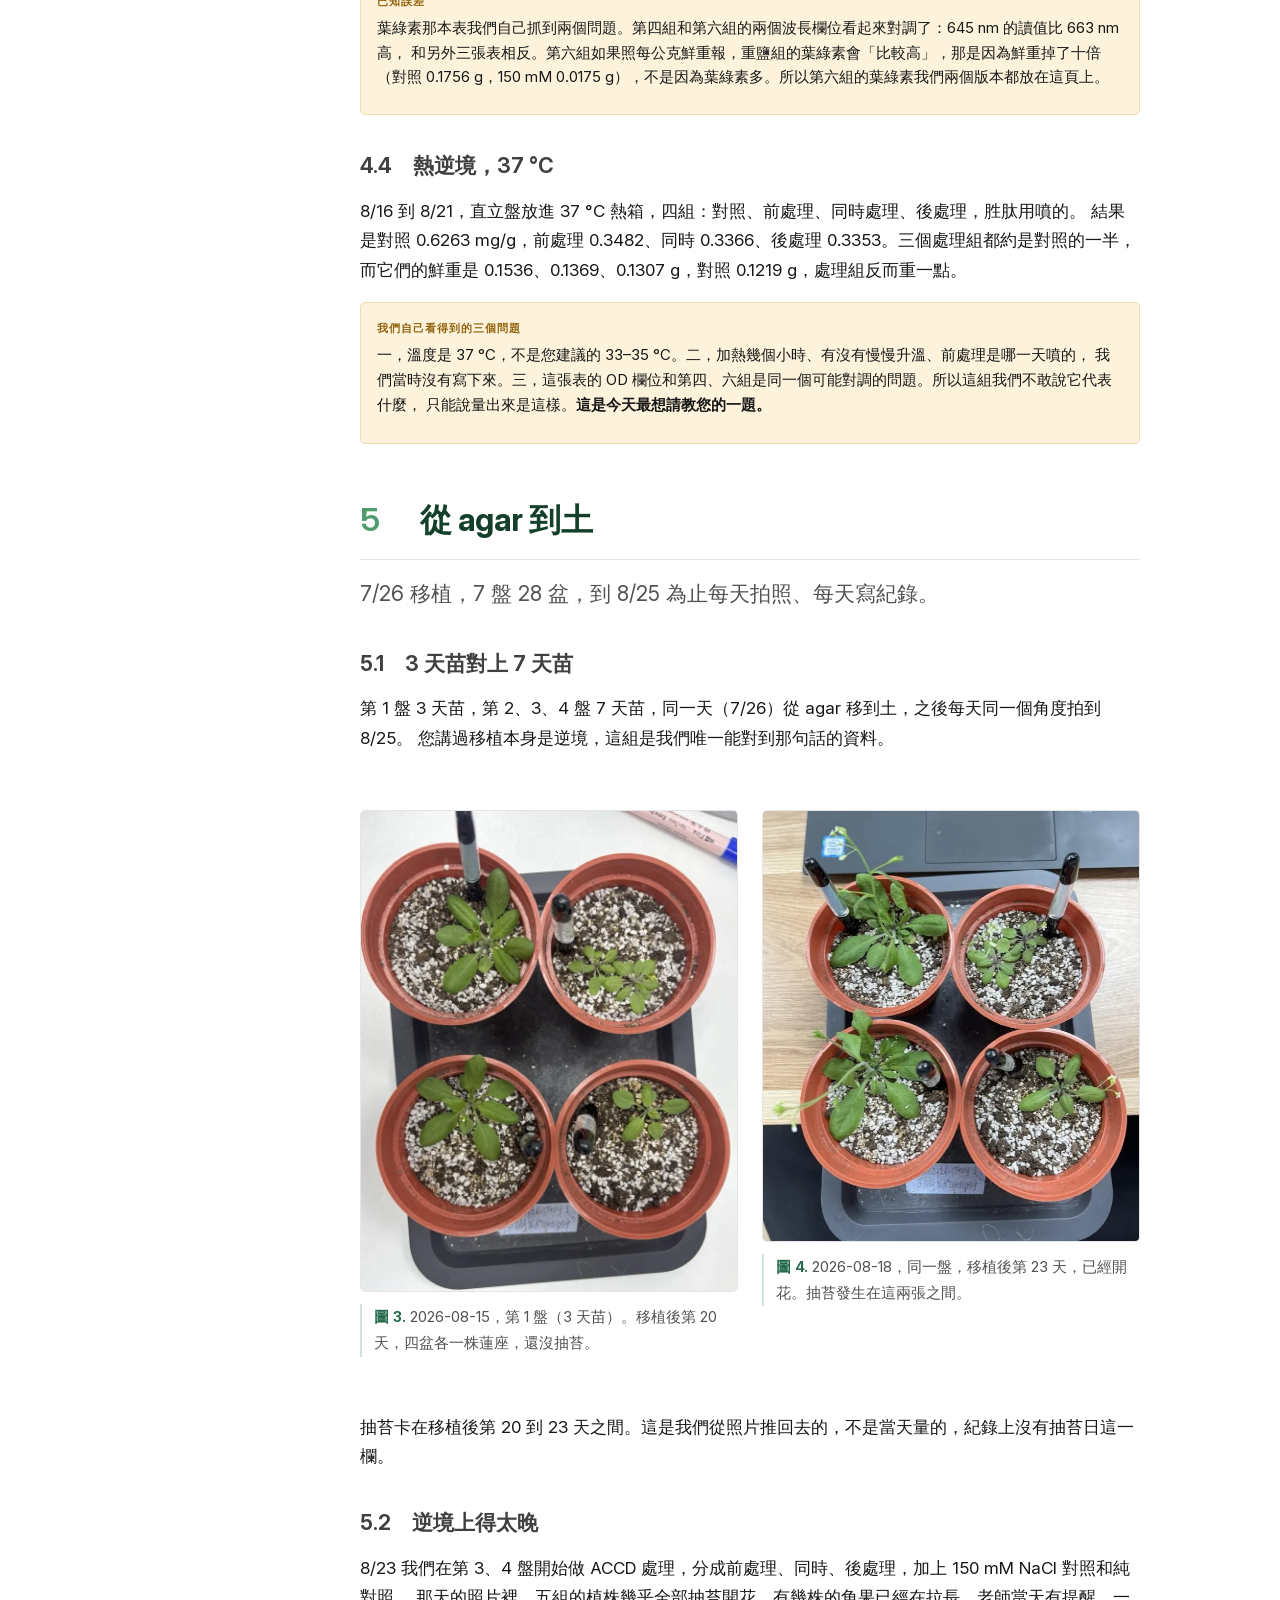
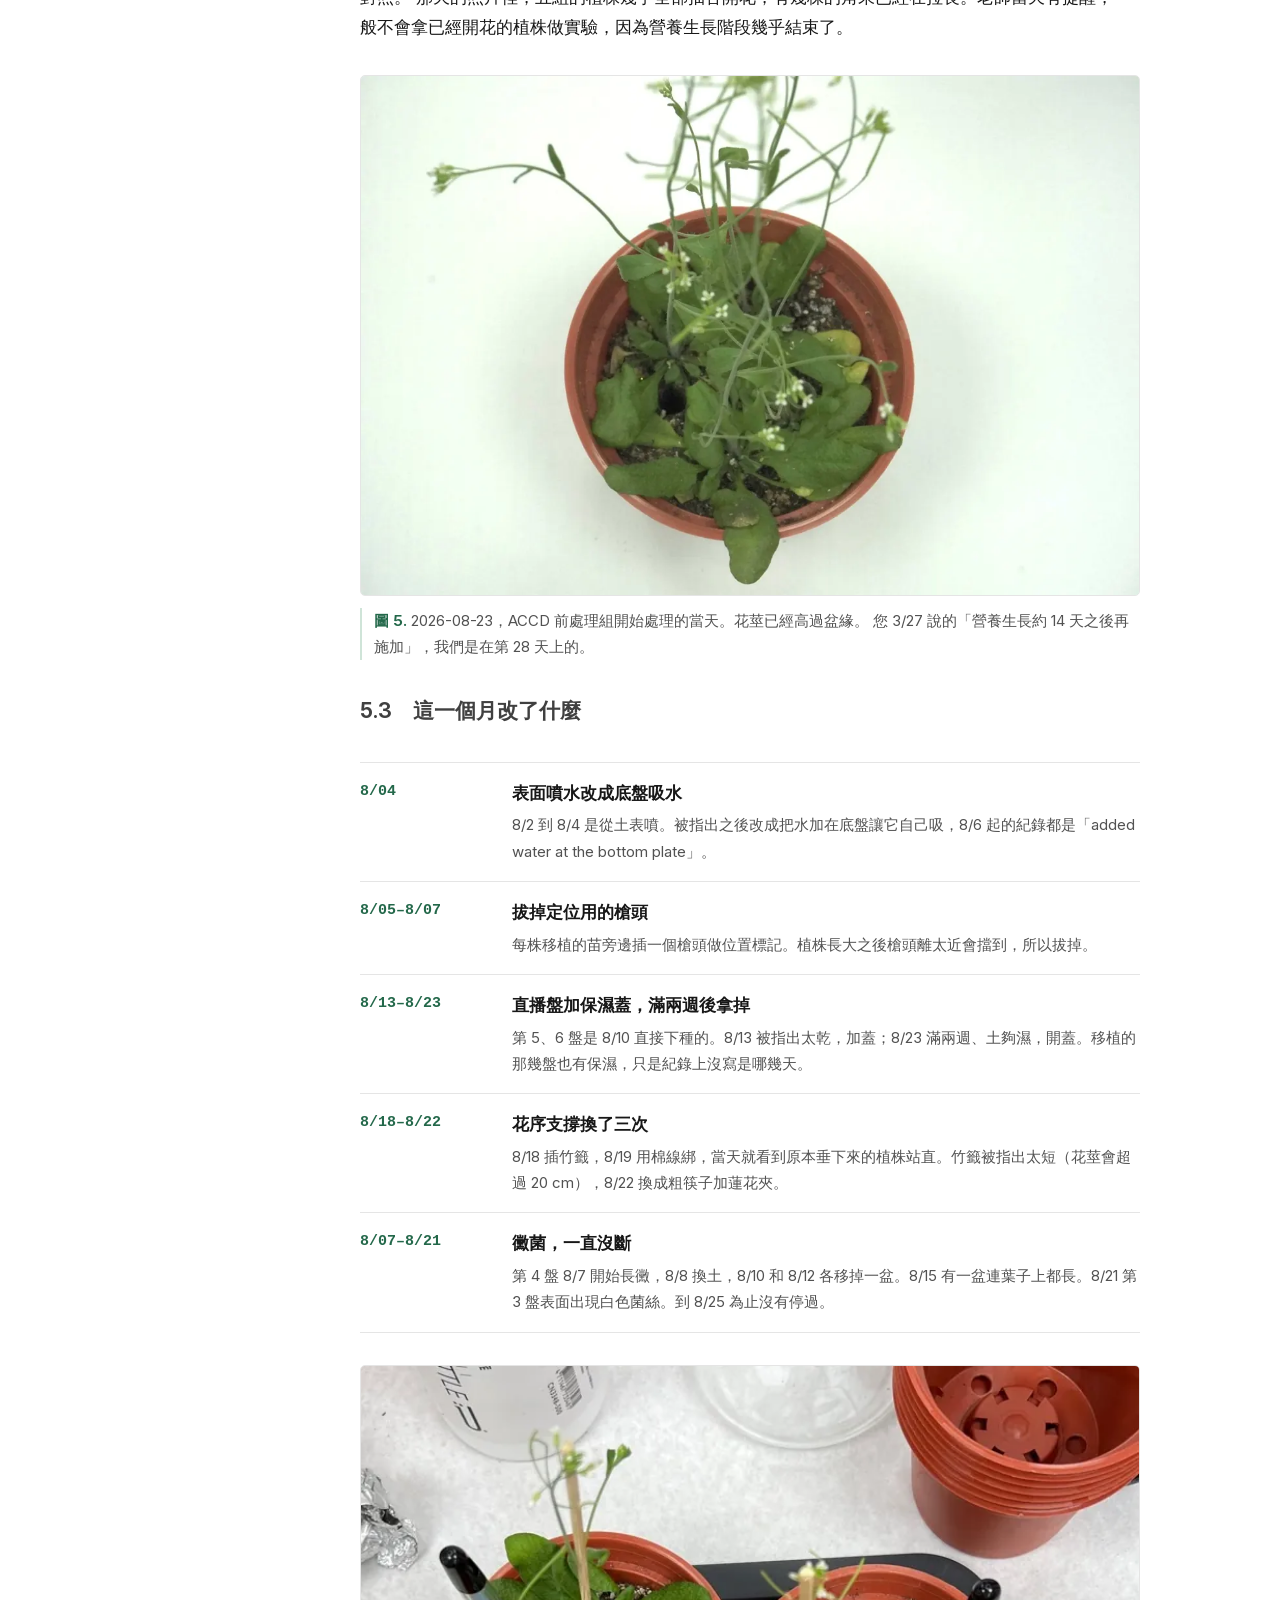
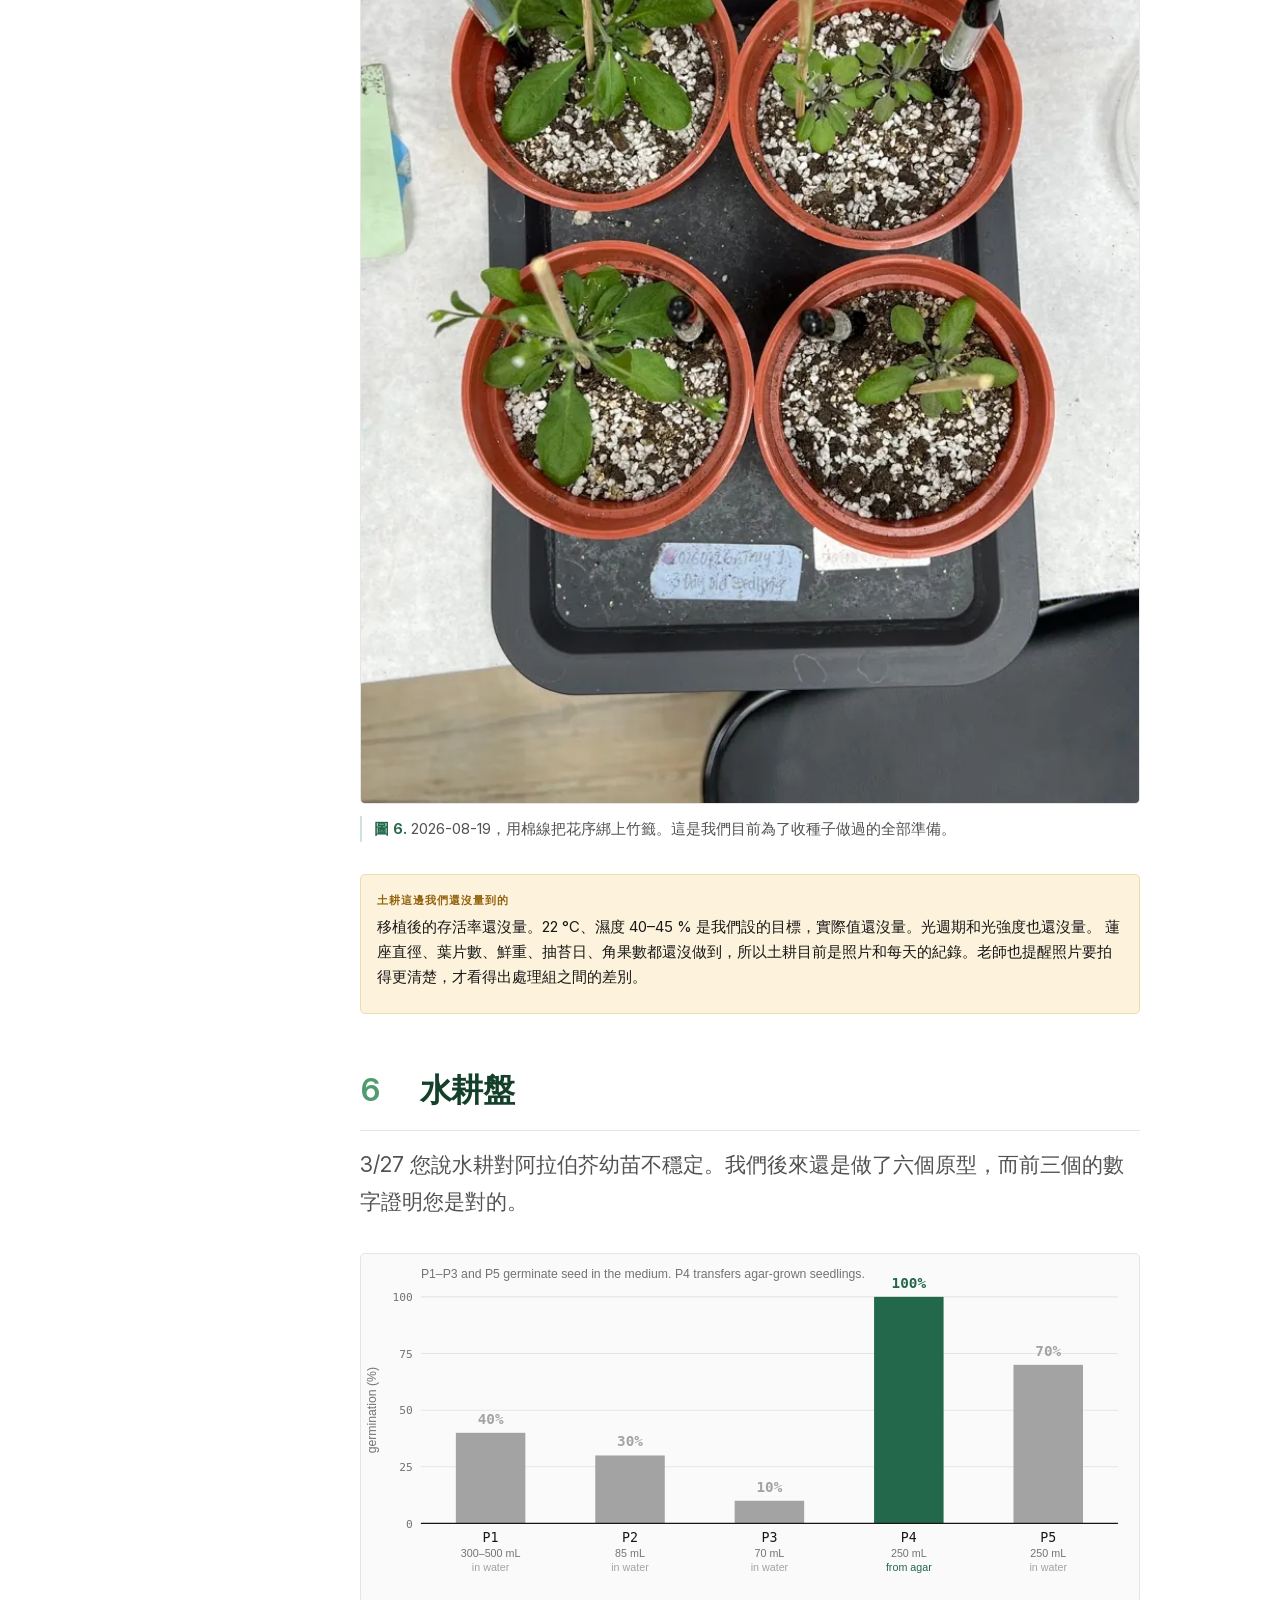
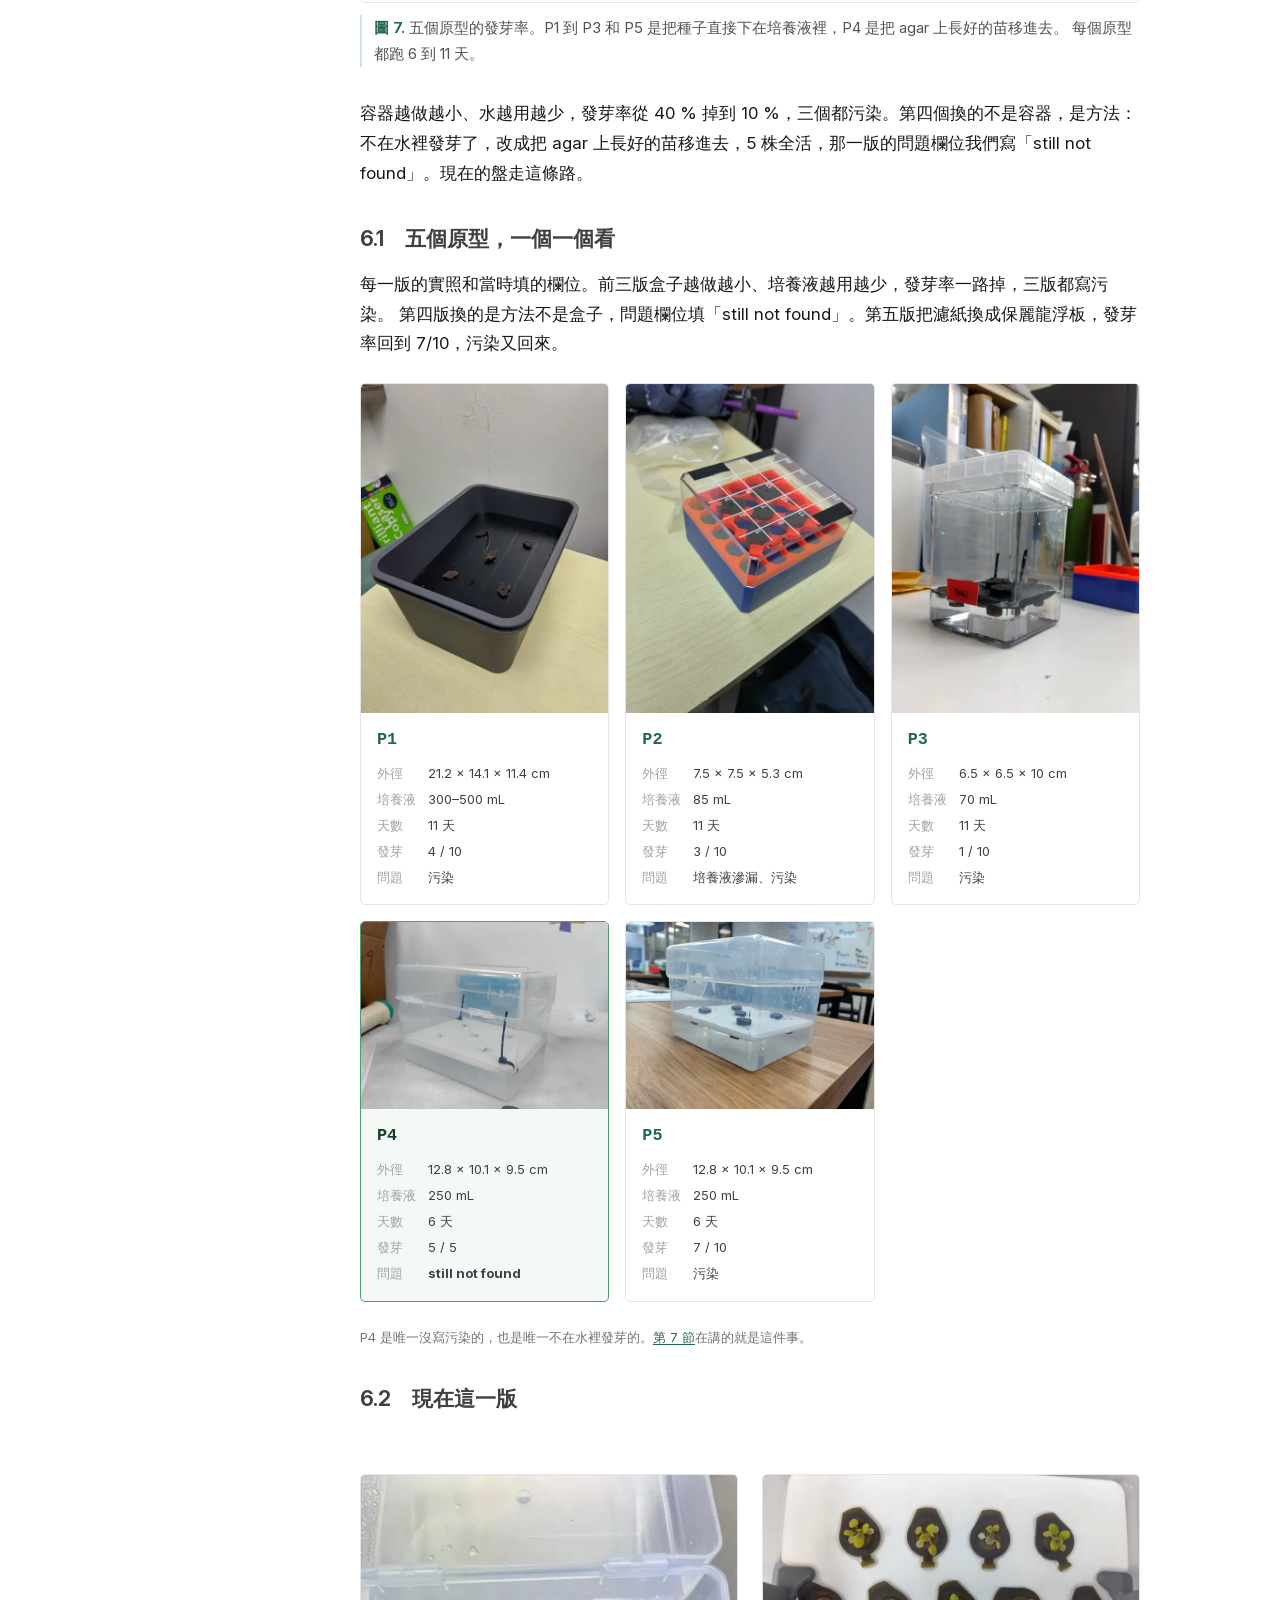
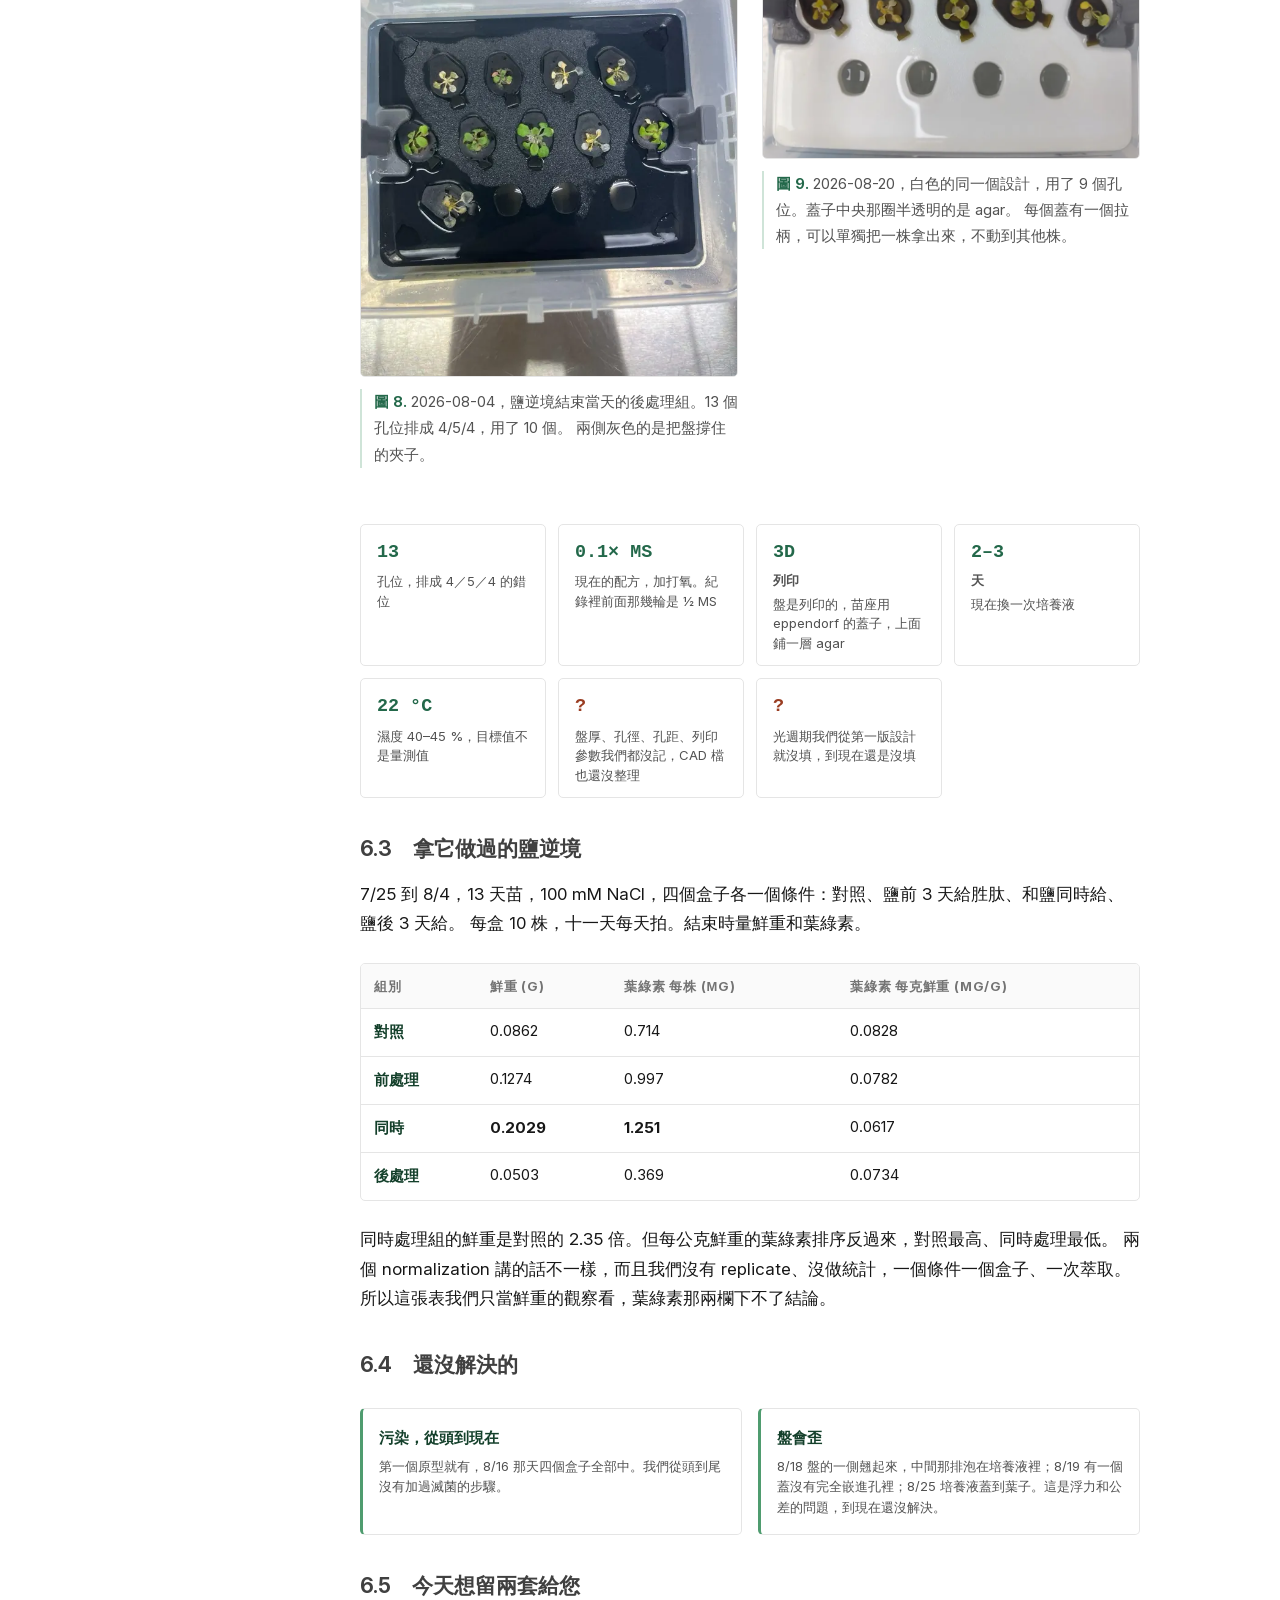
==== commit 8417b783: "11 和 12 對調：整個 ReLeaf 專案在前，附錄在後 附錄本來在閱讀欄裡，大圖那段在欄外（它需要整個寬度），所以不是單純搬 位置。把附錄也改成一個 band，維持 78ch 的行寬，放到大圖後" ====
--- a/index.html
+++ b/index.html
@@ -8,9 +8,9 @@
 <link rel="icon" href="assets/img/logo.png" />
 <link rel="preload" href="assets/fonts/inter-latin.woff2" as="font" type="font/woff2" crossorigin />
 <link rel="preload" as="image" imagesrcset="assets/img/0327-hydro-lesson.webp" type="image/webp" fetchpriority="high" />
-<link rel="stylesheet" href="assets/css/tokens.css?v=1787888554" />
-<link rel="stylesheet" href="assets/css/page.css?v=1787888554" />
-<link rel="stylesheet" href="assets/css/update.css?v=1787888554" />
+<link rel="stylesheet" href="assets/css/tokens.css?v=1787891134" />
+<link rel="stylesheet" href="assets/css/page.css?v=1787891134" />
+<link rel="stylesheet" href="assets/css/update.css?v=1787891134" />
 </head>
 <body>
 
@@ -1237,8 +1237,55 @@
   </section>
 
   <!-- ════════════════════════════════════════════════════ 10  APPENDIX ════ -->
-  <section class="sec" id="appendix">
-    <h2><span class="sec__no">11</span><span class="zh">附錄</span><span class="en">Appendix</span></h2>
+  
+
+
+  </main>
+</div>
+
+  <!-- ═══════════════════════════════════════════════ 11  THE WHOLE THING ═══ -->
+<section class="sec bigband" id="bigpicture">
+  <div class="bigband__inner">
+    <h2><span class="sec__no">11</span><span class="zh">整個 ReLeaf 專案</span><span class="en">The whole ReLeaf project</span></h2>
+
+    <p class="lede">
+      <span class="zh">這一頁講的是植物那一塊。植物只是第一步，下面這張圖是整條線，從逆境一路到反應器和田。
+      每一格底下的照片都是那一步實際做的事。</span>
+      <span class="en">This page is about the plant end. That is only the first step. The line below is the whole thing,
+      from the stress through to the reactor and the field, and the photographs under each step are that step actually
+      being done.</span>
+    </p>
+
+    <div class="bigpic">
+      <iframe src="bigpicture/index.html?v=1787891134" title="ReLeaf · 整個專案，五步" loading="lazy" height="2700"></iframe>
+      <noscript><p class="bigpic__fallback"><a href="bigpicture/index.html?v=1787891134">整個專案，五步（另開頁面）</a></p></noscript>
+    </div>
+
+<div class="closing">
+      <p class="closing__slogan">
+        <span class="zh">讓每一位農民<br />都是生物製造者。</span>
+        <span class="en">Every farmer<br />a biomanufacturer.</span>
+      </p>
+      <p class="zh"><b>11 月 13 日我們去巴黎。</b>iGEM Grand Jamboree，和全世界另外 151 隊一起比。
+      在那之前還有 10 月 21 日的 wiki freeze。這頁上還沒解決的每一件事，都要在那之前有個交代。</p>
+      <p class="en"><b>On 13 November we fly to Paris</b> for the iGEM Grand Jamboree, alongside 151 other teams from
+      around the world, with the wiki freeze on 21 October before that. Everything still unsolved on this page has to
+      have an answer by then.</p>
+
+      <dl class="closing__where">
+        <dt><span class="zh">隊伍</span><span class="en">Team</span></dt>
+        <dd>GEMS Taiwan &middot; ReLeaf &middot; iGEM 2026</dd>
+        <dt><span class="zh">地址</span><span class="en">Address</span></dt>
+        <dd><span class="zh">台北市內湖區成功路 3 段 174 巷 15 號 9 樓</span><span class="en">9F, No. 15, Lane 174, Section 3, Chenggong Rd, Neihu District, Taipei</span></dd>
+      </dl>
+    </div>
+
+  </div>
+</section>
+
+<section class="sec bigband bigband--plain" id="appendix">
+  <div class="bigband__inner">
+    <h2><span class="sec__no">12</span><span class="zh">附錄</span><span class="en">Appendix</span></h2>
 
     <div class="grid">
       <div class="card2">
@@ -1264,52 +1311,8 @@
         <li>Lichtenthaler, H.K. (1987). Chlorophylls and carotenoids: pigments of photosynthetic biomembranes. <i>Methods in Enzymology</i> 148: 350&ndash;382. <span class="note"><span class="zh">（8.02／20.20 係數）</span><span class="en">(the 8.02 and 20.20 coefficients)</span></span></li>
       </ol>
     </div>
-  </section>
-
-
-  </main>
-</div>
-
-  <!-- ═══════════════════════════════════════════════ 11  THE WHOLE THING ═══ -->
-<section class="sec bigband" id="bigpicture">
-  <div class="bigband__inner">
-    <h2><span class="sec__no">12</span><span class="zh">整個 ReLeaf 專案</span><span class="en">The whole ReLeaf project</span></h2>
-
-    <p class="lede">
-      <span class="zh">這一頁講的是植物那一塊。植物只是第一步，下面這張圖是整條線，從逆境一路到反應器和田。
-      每一格底下的照片都是那一步實際做的事。</span>
-      <span class="en">This page is about the plant end. That is only the first step. The line below is the whole thing,
-      from the stress through to the reactor and the field, and the photographs under each step are that step actually
-      being done.</span>
-    </p>
-
-    <div class="bigpic">
-      <iframe src="bigpicture/index.html" title="ReLeaf · 整個專案，五步" loading="lazy" height="2700"></iframe>
-      <noscript><p class="bigpic__fallback"><a href="bigpicture/index.html">整個專案，五步（另開頁面）</a></p></noscript>
-    </div>
-
-    <div class="closing">
-      <p class="closing__slogan">
-        <span class="zh">讓每一位農民<br />都是生物製造者。</span>
-        <span class="en">Every farmer<br />a biomanufacturer.</span>
-      </p>
-      <p class="zh"><b>11 月 13 日我們去巴黎。</b>iGEM Grand Jamboree，和全世界另外 151 隊一起比。
-      在那之前還有 10 月 21 日的 wiki freeze。這頁上還沒解決的每一件事，都要在那之前有個交代。</p>
-      <p class="en"><b>On 13 November we fly to Paris</b> for the iGEM Grand Jamboree, alongside 151 other teams from
-      around the world, with the wiki freeze on 21 October before that. Everything still unsolved on this page has to
-      have an answer by then.</p>
-
-      <dl class="closing__where">
-        <dt><span class="zh">隊伍</span><span class="en">Team</span></dt>
-        <dd>GEMS Taiwan &middot; ReLeaf &middot; iGEM 2026</dd>
-        <dt><span class="zh">地址</span><span class="en">Address</span></dt>
-        <dd><span class="zh">台北市內湖區成功路 3 段 174 巷 15 號 9 樓</span><span class="en">9F, No. 15, Lane 174, Section 3, Chenggong Rd, Neihu District, Taipei</span></dd>
-      </dl>
-    </div>
-  </div>
+    </div>
 </section>
-
-
 
 <div class="lightbox" id="lightbox" role="dialog" aria-modal="true" aria-label="Photograph">
   <button class="lightbox__close" type="button" aria-label="關閉 Close">&times;</button>
@@ -1323,6 +1326,6 @@
   </div>
 </div>
 
-<script src="assets/js/update.js?v=1787888554"></script>
+<script src="assets/js/update.js?v=1787891134"></script>
 </body>
 </html>
--- a/assets/css/update.css
+++ b/assets/css/update.css
@@ -751,3 +751,15 @@
    background is the one image that still fills its frame, by design. */
 .fig--half img { max-height: none; object-fit: contain; height: auto; }
 .two { align-items: start; }
+
+/* the frame ends on the photograph, so the closing panel butts straight up to it */
+.bigpic { margin-bottom: 0; border-bottom: 0; border-bottom-left-radius: 0; border-bottom-right-radius: 0; }
+.closing { margin-top: 0; border-top-left-radius: 0; border-top-right-radius: 0; }
+
+/* ------------------------------------------- appendix and sign-off bands --- */
+/* The appendix moved out of the reading column so it can follow the big
+   picture, which needs the full width. It keeps a plain white ground; the
+   sign-off panel gets its own band so it stays the last thing on the page. */
+.bigband--plain { background: var(--white); border-top: 0; padding-top: var(--sp-7); }
+.bigband--plain .bigband__inner { max-width: 78ch; }
+
